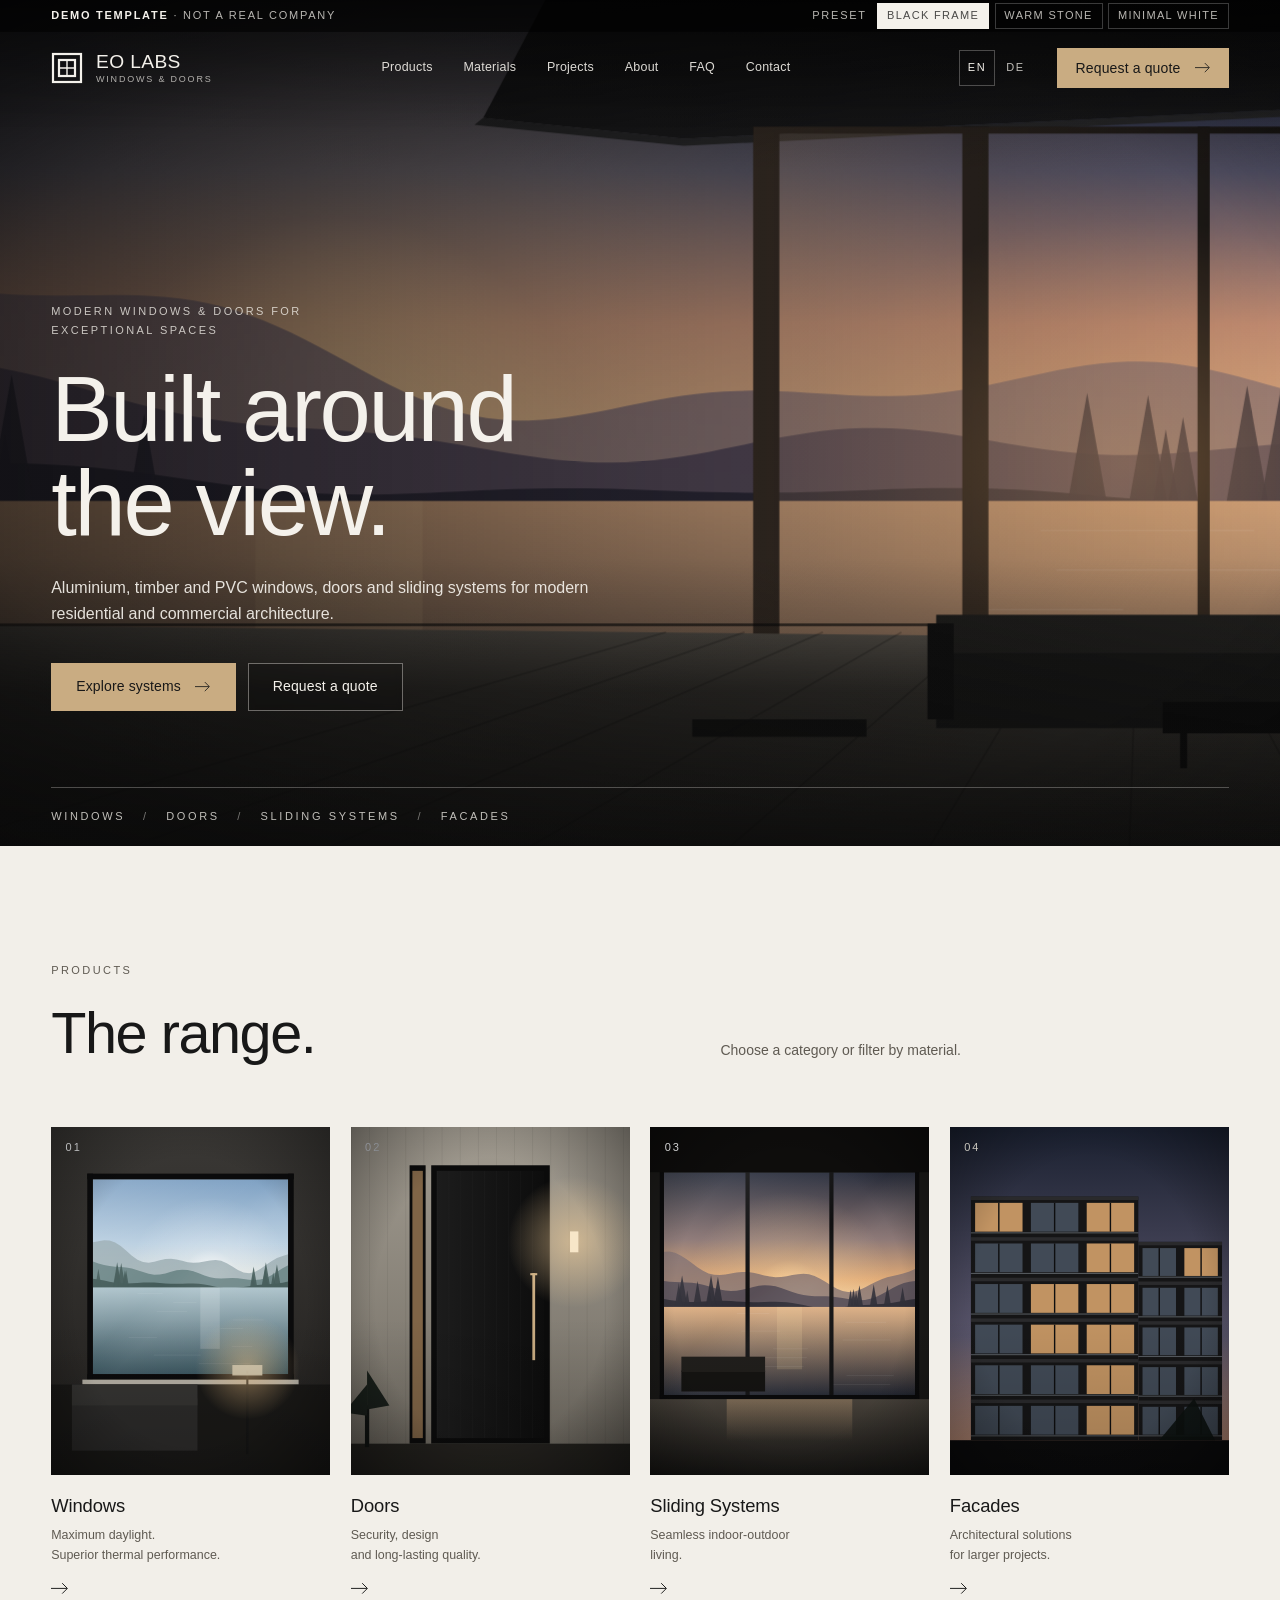
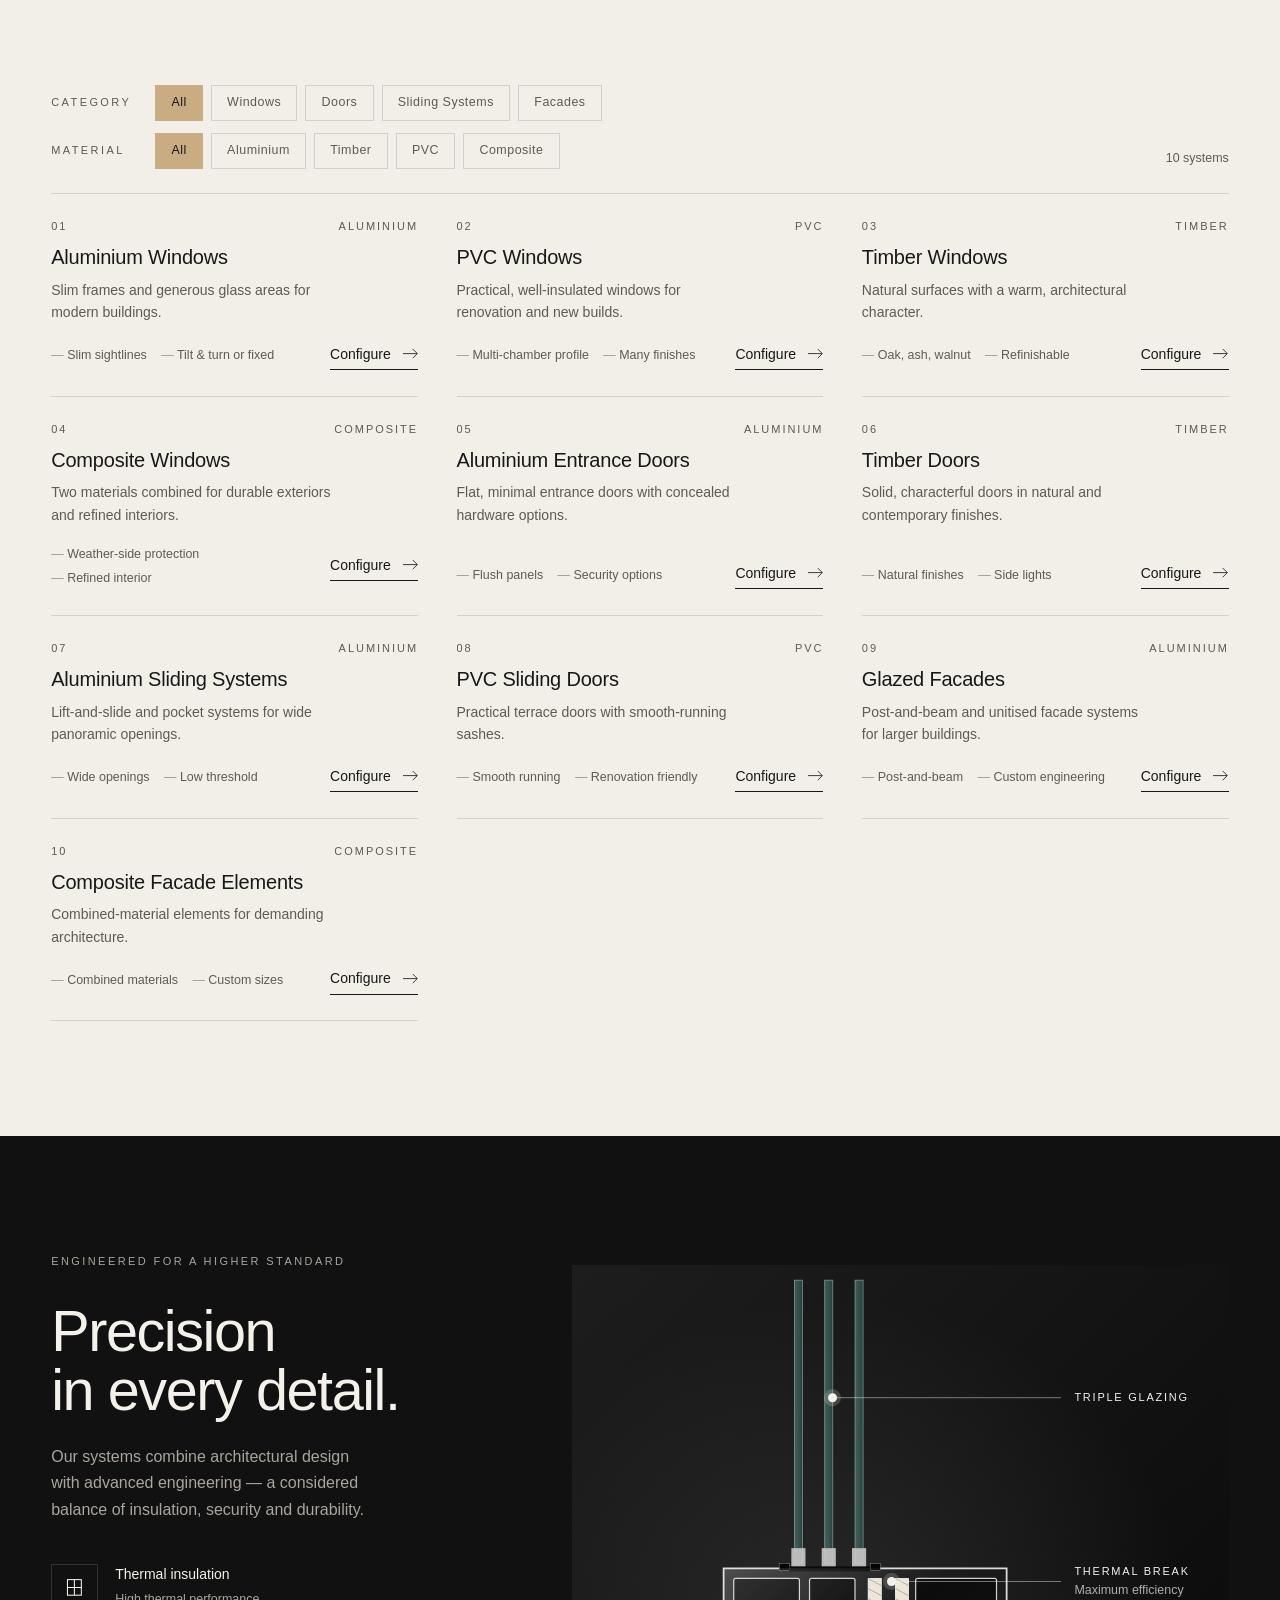
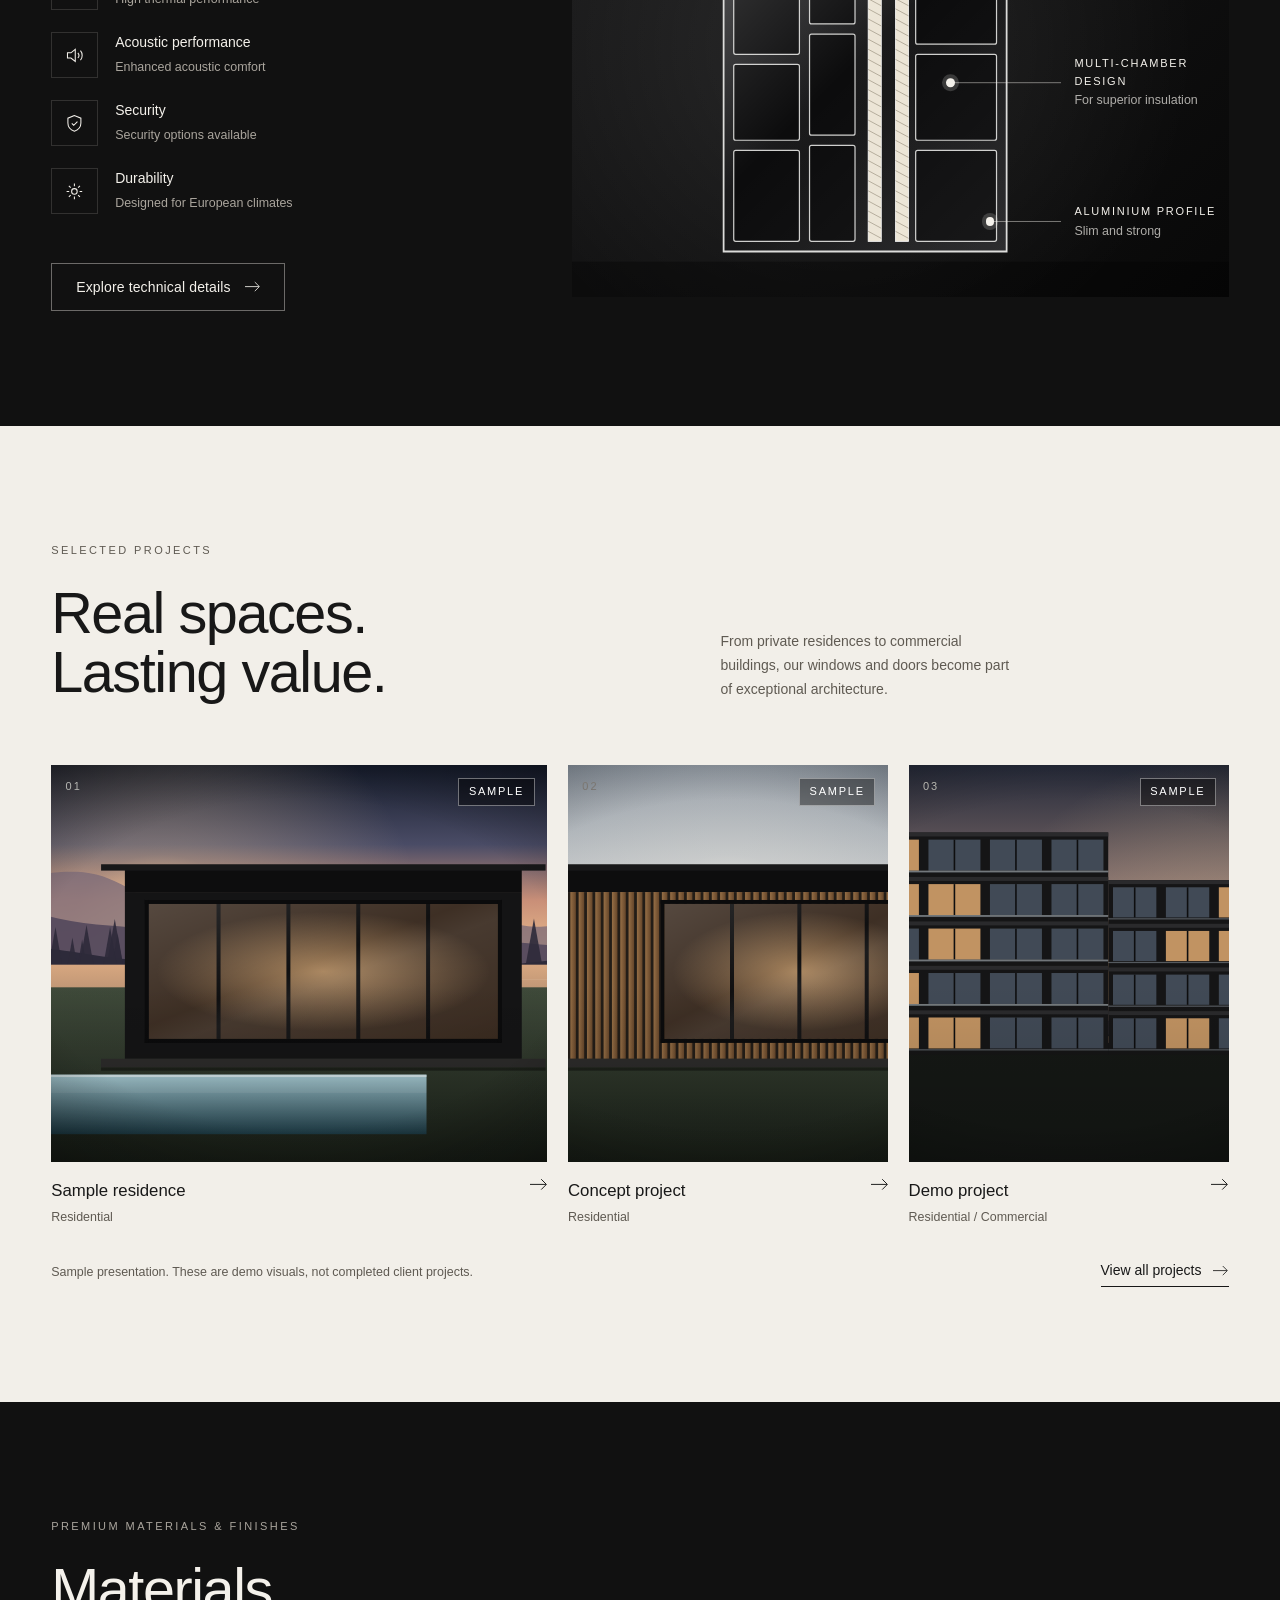
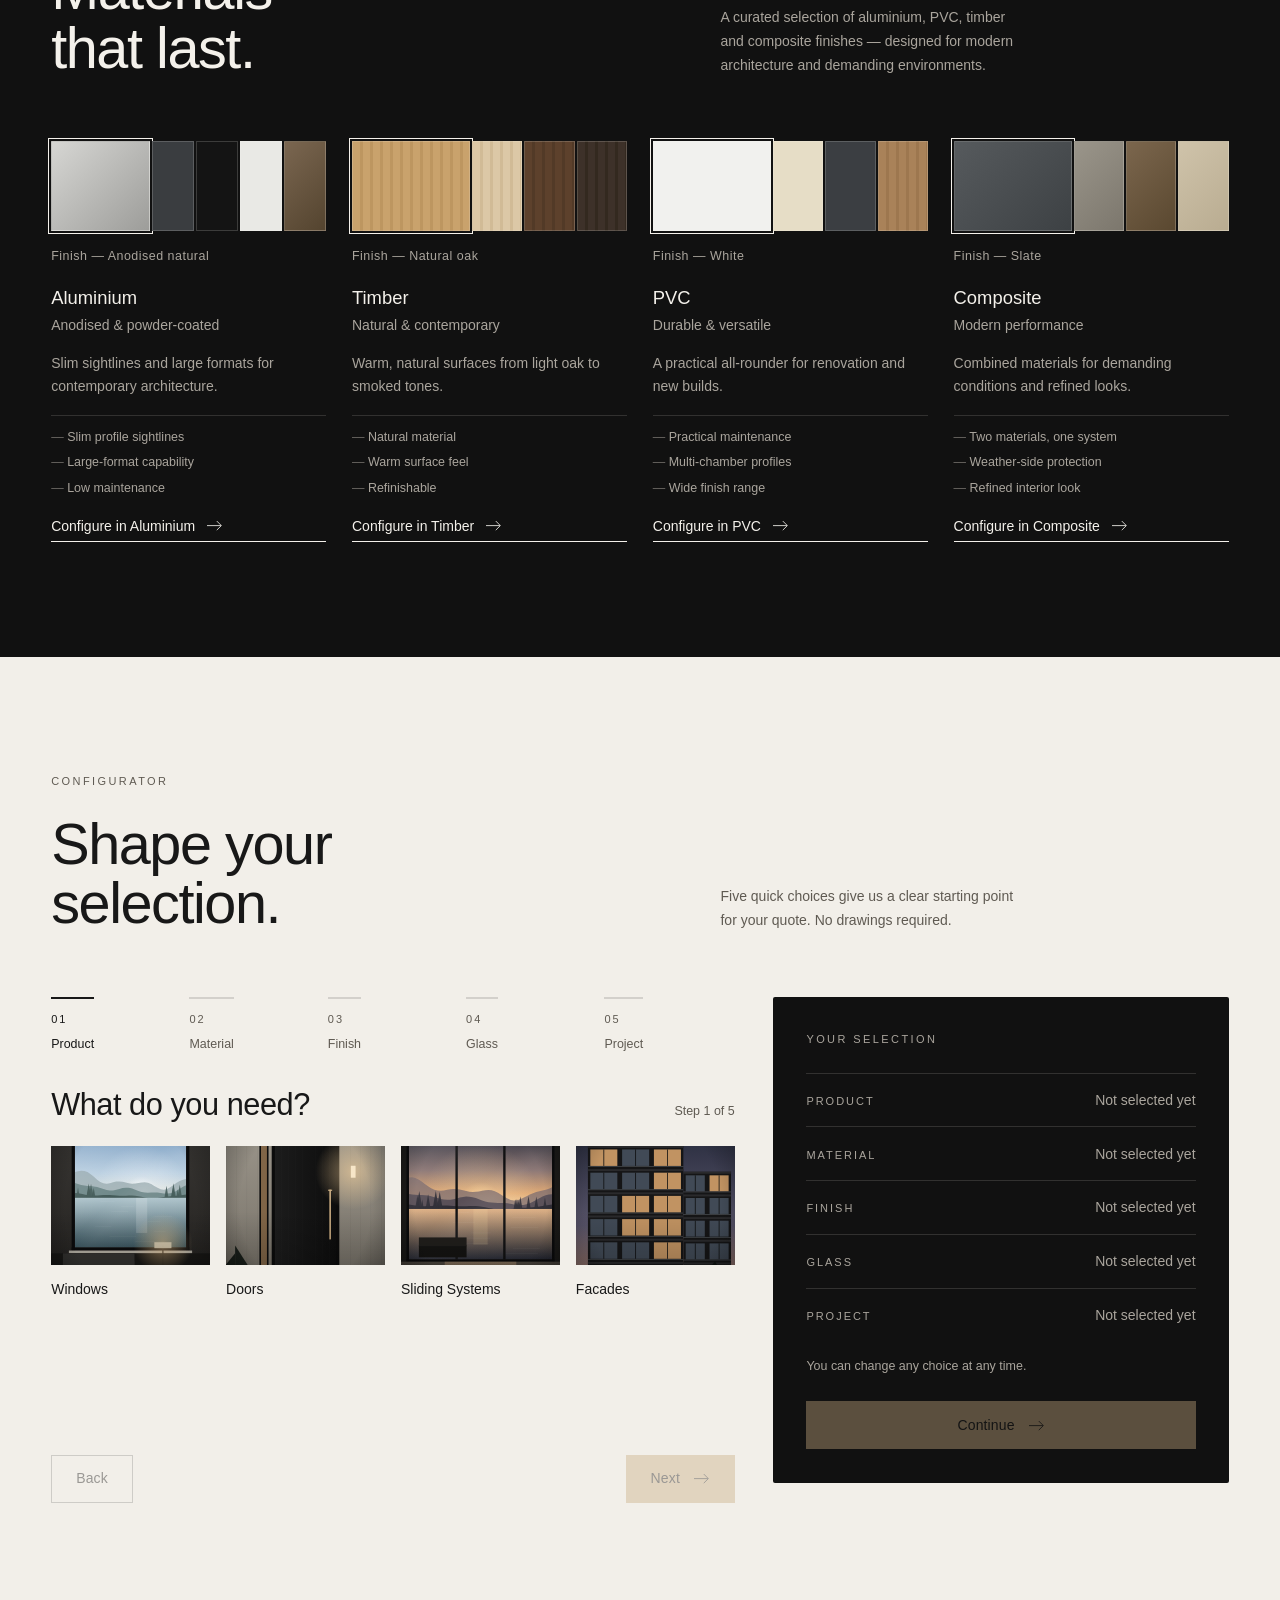
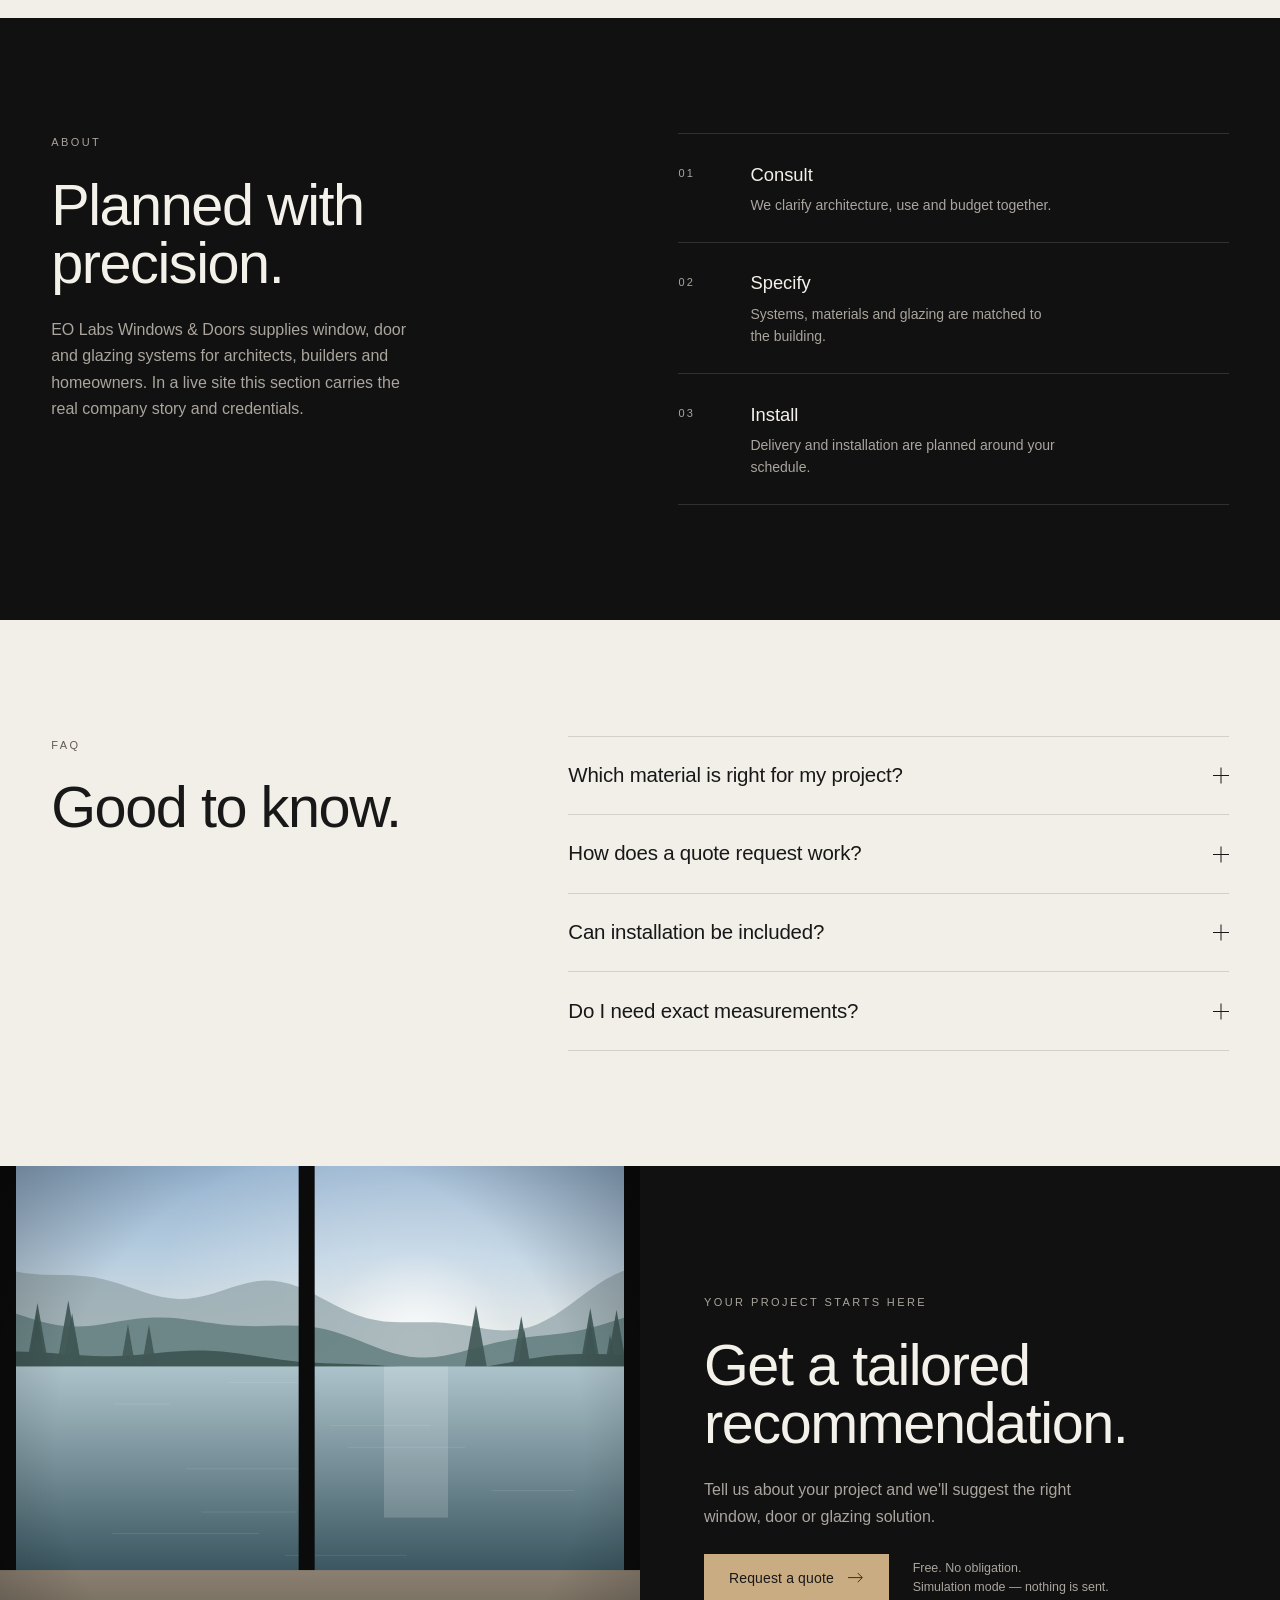
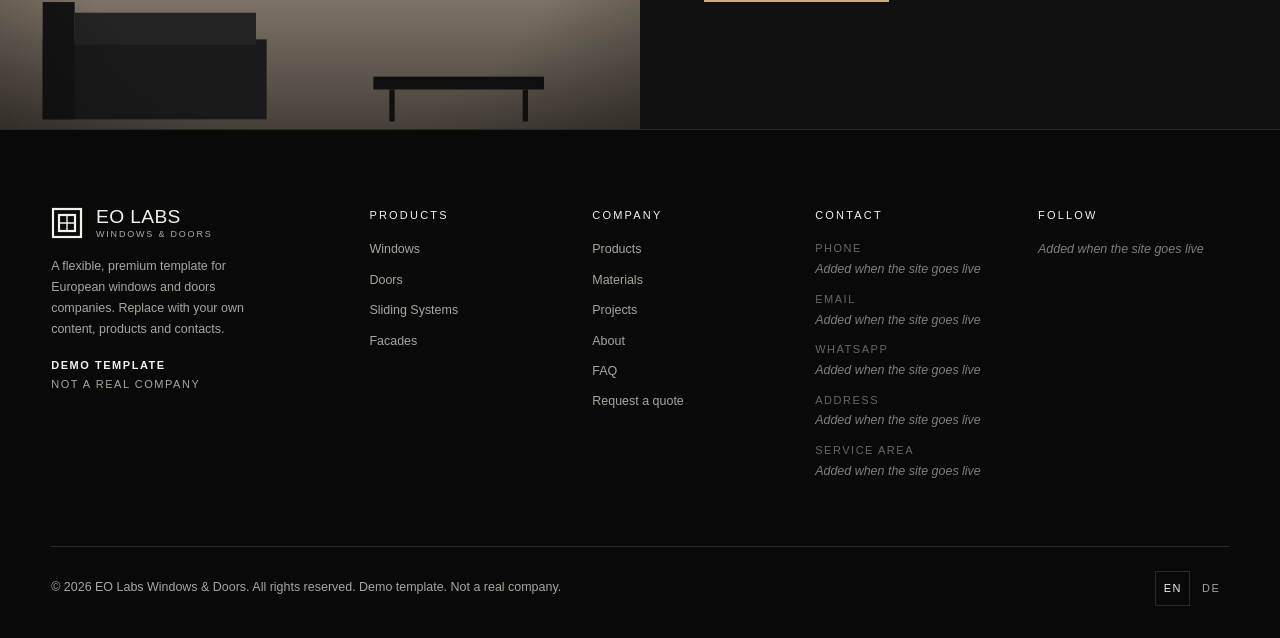
==== index.html @ b3f419e1 "EO Labs Template 04: windows & doors website platform Co-Authored-By: Claude Sonnet 5.5 <noreply@ant" ====
<!doctype html>
<html lang="en" data-preset="black-frame">
<head>
  <meta charset="utf-8">
  <meta name="viewport" content="width=device-width, initial-scale=1">
  <title>EO Labs Windows & Doors — Aluminium, PVC & Timber Windows and Doors</title>
  <meta name="description" content="Aluminium, timber and PVC windows, doors, sliding systems and facades for modern residential and commercial architecture.">
  <meta name="theme-color" content="#090909">
  <link rel="icon" href="assets/icons/favicon.svg" type="image/svg+xml">
  <link rel="preload" as="image" href="assets/images/hero-villa.svg" fetchpriority="high">

  <link rel="stylesheet" href="css/variables.css">
  <link rel="stylesheet" href="css/presets.css">
  <link rel="stylesheet" href="css/base.css">
  <link rel="stylesheet" href="css/layout.css">
  <link rel="stylesheet" href="css/components.css">
  <link rel="stylesheet" href="css/sections.css">
  <link rel="stylesheet" href="css/responsive.css">

  <!-- Tiny blocking bootstrap: resolves config + applies preset/colours before first paint (no theme flash). -->
  <script src="data/site.config.js"></script>
  <script src="data/client.override.js"></script>
  <script src="js/config.js"></script>
</head>
<body>
  <div class="visually-hidden" id="liveRegion" role="status" aria-live="polite"></div>
  <a class="skip-link" href="#main" data-i18n="nav.skip"></a>

  <header class="site-header on-photo" id="siteHeader">
    <div class="demo-bar" id="demoBar" hidden></div>
    <div class="container header-main" id="headerMain"></div>
    <div class="mobile-nav" id="mobileNav"></div>
  </header>

  <main id="main">
    <!-- HERO -->
    <section class="hero on-photo" id="top" aria-labelledby="hero-title">
      <div class="hero__media" id="heroMedia"><img id="heroImg" src="assets/images/hero-villa.svg" alt="" width="1920" height="1080" fetchpriority="high" decoding="async"></div>
      <div class="container hero__inner">
        <div class="hero__content">
          <p class="eyebrow" data-i18n="hero.eyebrow"></p>
          <h1 class="display-xl" id="hero-title" data-i18n="hero.title"></h1>
          <p class="hero__text" data-i18n="hero.text"></p>
          <div class="hero__actions">
            <a class="btn btn--primary" href="#products"><span data-i18n="btn.explore"></span><span class="arrow" data-arrow></span></a>
            <button class="btn btn--ghost" type="button" data-open-quote><span data-i18n="btn.quote"></span></button>
          </div>
        </div>
        <ul class="hero__tags" id="heroTags"></ul>
      </div>
    </section>

    <!-- PRODUCTS -->
    <section class="section theme-light" id="products" aria-labelledby="products-title">
      <div class="container">
        <div class="section-head" data-reveal>
          <div>
            <p class="eyebrow" data-i18n="products.eyebrow"></p>
            <h2 class="display-lg" id="products-title" data-i18n="products.title"></h2>
          </div>
          <p class="section-head__text" data-i18n="products.text"></p>
        </div>
        <div class="category-grid" id="categoryGrid" data-reveal></div>
        <div class="range" id="range" data-reveal></div>
      </div>
    </section>

    <!-- PRECISION -->
    <section class="section theme-dark precision" id="precision" aria-labelledby="precision-title">
      <div class="container precision__grid">
        <div class="precision__copy" data-reveal>
          <p class="eyebrow" data-i18n="precision.eyebrow"></p>
          <h2 class="display-lg" id="precision-title" data-i18n="precision.title"></h2>
          <p class="lead" data-i18n="precision.text"></p>
          <ul class="spec-list" id="specList"></ul>
          <a class="btn btn--ghost" href="#materials"><span data-i18n="btn.details"></span><span class="arrow" data-arrow></span></a>
        </div>
        <figure class="tech" id="tech" data-reveal></figure>
      </div>
    </section>

    <!-- PROJECTS -->
    <section class="section theme-light" id="projects" aria-labelledby="projects-title" hidden>
      <div class="container">
        <div class="section-head" data-reveal>
          <div>
            <p class="eyebrow" data-i18n="projects.eyebrow"></p>
            <h2 class="display-lg" id="projects-title" data-i18n="projects.title"></h2>
          </div>
          <div class="section-head__intro">
            <p class="section-head__text" data-i18n="projects.text"></p>
          </div>
        </div>
        <div class="project-grid" id="projectGrid" data-reveal></div>
        <div class="projects__foot" id="projectsFoot"></div>
      </div>
    </section>

    <!-- MATERIALS -->
    <section class="section theme-dark" id="materials" aria-labelledby="materials-title" hidden>
      <div class="container">
        <div class="section-head" data-reveal>
          <div>
            <p class="eyebrow" data-i18n="materials.eyebrow"></p>
            <h2 class="display-lg" id="materials-title" data-i18n="materials.title"></h2>
          </div>
          <p class="section-head__text" data-i18n="materials.text"></p>
        </div>
        <div class="material-grid" id="materialGrid" data-reveal></div>
      </div>
    </section>

    <!-- CONFIGURATOR -->
    <section class="section theme-light" id="configurator" aria-labelledby="config-title" hidden>
      <div class="container">
        <div class="section-head" data-reveal>
          <div>
            <p class="eyebrow" data-i18n="config.eyebrow"></p>
            <h2 class="display-lg" id="config-title" data-i18n="config.title"></h2>
          </div>
          <p class="section-head__text" data-i18n="config.text"></p>
        </div>
        <div class="config" id="config" data-reveal></div>
      </div>
    </section>

    <!-- ABOUT -->
    <section class="section theme-dark" id="about" aria-labelledby="about-title">
      <div class="container about__grid">
        <div class="about__copy" data-reveal>
          <p class="eyebrow" data-i18n="about.eyebrow"></p>
          <h2 class="display-lg" id="about-title" data-i18n="about.title"></h2>
          <p class="lead" id="aboutText"></p>
        </div>
        <ol class="process" id="process" data-reveal></ol>
      </div>
    </section>

    <!-- MANUFACTURERS (rendered only when the client lists real ones) -->
    <section class="section section--tight theme-light" id="manufacturers" aria-labelledby="manufacturers-title" hidden>
      <div class="container" data-reveal>
        <p class="eyebrow" data-i18n="manufacturers.eyebrow"></p>
        <h2 class="display-md" id="manufacturers-title" data-i18n="manufacturers.title"></h2>
        <div class="logo-row" id="logoRow"></div>
      </div>
    </section>

    <!-- FAQ -->
    <section class="section theme-light" id="faq" aria-labelledby="faq-title" hidden>
      <div class="container faq__grid">
        <div data-reveal>
          <p class="eyebrow" data-i18n="faq.eyebrow"></p>
          <h2 class="display-lg" id="faq-title" data-i18n="faq.title" style="margin-top:1.5rem"></h2>
        </div>
        <div class="accordion" id="accordion" data-reveal></div>
      </div>
    </section>

    <!-- CTA -->
    <section class="cta" id="cta" aria-labelledby="cta-title">
      <div class="cta__media"><img id="ctaImg" src="assets/images/cta-interior.svg" alt="" width="1200" height="1300" loading="lazy" decoding="async"></div>
      <div class="cta__panel theme-dark" data-reveal>
        <p class="eyebrow" data-i18n="cta.eyebrow"></p>
        <h2 class="display-lg" id="cta-title" data-i18n="cta.title"></h2>
        <p class="lead" data-i18n="cta.text"></p>
        <div class="cta__row">
          <button class="btn btn--primary" type="button" data-open-quote><span data-i18n="btn.quote"></span><span class="arrow" data-arrow></span></button>
          <p class="cta__note"><span data-i18n="cta.note"></span><span id="ctaDemoNote" hidden><br><span data-i18n="demo.simulation"></span></span></p>
        </div>
      </div>
    </section>
  </main>

  <footer class="site-footer theme-black" id="contact">
    <div class="container" id="footerInner"></div>
  </footer>

  <!-- Project gallery -->
  <dialog class="gallery" id="galleryDialog" aria-label="Project gallery">
    <div class="gallery__inner" id="galleryInner"></div>
  </dialog>

  <!-- Quote wizard -->
  <dialog class="quote" id="quoteDialog" aria-labelledby="quoteTitle">
    <div class="quote__panel theme-dark" id="quotePanel"></div>
  </dialog>

  <script src="data/products.js" defer></script>
  <script src="data/materials.js" defer></script>
  <script src="data/projects.js" defer></script>
  <script src="data/manufacturers.js" defer></script>
  <script src="data/faq.js" defer></script>
  <script src="data/options.js" defer></script>
  <script src="data/translations.js" defer></script>
  <script src="js/i18n.js" defer></script>
  <script src="js/render.js" defer></script>
  <script src="js/gallery.js" defer></script>
  <script src="js/configurator.js" defer></script>
  <script src="js/quote.js" defer></script>
  <script src="js/seo.js" defer></script>
  <script src="js/app.js" defer></script>
</body>
</html>
---- css/variables.css ----
/* Design tokens. Palette values here are the BLACK FRAME defaults;
   presets.css swaps them per preset and siteConfig.branding overrides them per client. */
:root {
  /* layout */
  --container: 1440px;
  --page-padding: clamp(1.25rem, 4vw, 3.5rem);
  --section-space: clamp(4.5rem, 9vw, 8.5rem);
  --header-h: 4.5rem;
  --demo-bar-h: 0px;

  /* spacing scale */
  --space-1: .25rem; --space-2: .5rem; --space-3: .75rem; --space-4: 1rem;
  --space-5: 1.5rem; --space-6: 2rem; --space-7: 3rem; --space-8: 4.5rem;

  /* type */
  --font-body: "Inter", "Manrope", "Helvetica Neue", Helvetica, Arial, system-ui, sans-serif;
  --font-display: var(--font-body);
  --fw-display: 300;
  --track-display: -.025em;
  --lh-display: 1.02;
  --fs-display-xl: clamp(2.9rem, 7.2vw, 6.25rem);
  --fs-display-lg: clamp(2.15rem, 4.5vw, 4rem);
  --fs-display-md: clamp(1.5rem, 2.4vw, 2rem);
  --fs-lead: clamp(1rem, 1.25vw, 1.15rem);
  --fs-body: 1rem;
  --fs-sm: .875rem;
  --fs-xs: .78rem;
  --fs-label: .6875rem;
  --lh-body: 1.6;
  --track-label: .22em;
  --label-transform: uppercase;

  /* shape */
  --radius-sm: 0px;
  --radius-md: 2px;
  --radius-btn: 0px;
  --swatch-radius: 0px;
  --border-w: 1px;
  --media-filter: none;
  --cat-ratio: 4 / 5;

  /* motion */
  --transition-fast: 160ms ease;
  --transition-medium: 420ms cubic-bezier(.2, .6, .2, 1);
  --transition-slow: 1100ms cubic-bezier(.2, .6, .2, 1);

  /* palette (raw) */
  --color-bg-dark: #111111;
  --color-bg-black: #090909;
  --color-bg-light: #F2EFE9;
  --color-text-light: #F4F1EB;
  --color-text-dark: #181818;
  --color-muted: #AAA59D;
  --color-muted-light: #5F5A52;
  --color-accent: #C9AC82;
  --color-on-accent: #181818;
  --error: #ee8b73;
  --color-border-dark: color-mix(in srgb, var(--color-text-light) 14%, transparent);
  --color-border-light: color-mix(in srgb, var(--color-text-dark) 14%, transparent);

  /* on-photo (hero, header before scroll) always light */
  --photo-fg: #F4F1EB;
  --photo-muted: rgba(244, 241, 235, .78);
  --photo-line: rgba(244, 241, 235, .28);
  --hero-accent: var(--color-accent);
  --hero-on-accent: var(--color-on-accent);
  --header-scrolled-bg: rgba(9, 9, 9, .9);
  --header-scrolled-fg: var(--color-text-light);
  --hero-overlay: linear-gradient(90deg, rgba(9,9,9,.72) 0%, rgba(9,9,9,.38) 48%, rgba(9,9,9,.08) 100%), linear-gradient(0deg, rgba(9,9,9,.62) 0%, rgba(9,9,9,0) 34%), linear-gradient(180deg, rgba(9,9,9,.5) 0%, rgba(9,9,9,0) 20%);
}
---- css/presets.css ----
/* Visual presets — one engine, several characters.
   Switch with siteConfig.preset (or the demo-bar switcher). A preset only redefines tokens,
   so components never change. To add a preset: copy a block, rename, adjust tokens,
   and list the id in js/config.js → EO.presets. */

/* 1 · BLACK FRAME — dark editorial, thin sans, square corners (default values live in variables.css) */
[data-preset="black-frame"] { color-scheme: dark; }

/* 2 · WARM STONE — umber & travertine, serif display, softer corners, muted photography */
[data-preset="warm-stone"] {
  --color-bg-dark: #2a2521;
  --color-bg-black: #1b1815;
  --color-bg-light: #E9E1D4;
  --color-text-light: #F1EADF;
  --color-text-dark: #2b2621;
  --color-muted: #B5AB9B;
  --color-muted-light: #62594d;
  --color-accent: #B98A5E;
  --color-on-accent: #201a15;
  --font-display: "Iowan Old Style", "Palatino Linotype", Palatino, "Book Antiqua", Georgia, serif;
  --fw-display: 400;
  --track-display: -.012em;
  --lh-display: 1.06;
  --fs-display-xl: clamp(2.8rem, 6.6vw, 5.5rem);
  --track-label: .16em;
  --radius-sm: 2px;
  --radius-md: 4px;
  --radius-btn: 999px;
  --swatch-radius: 999px;
  --media-filter: saturate(.86) sepia(.14);
  --cat-ratio: 3 / 4;
  --hero-overlay: linear-gradient(90deg, rgba(27,24,21,.7) 0%, rgba(27,24,21,.34) 50%, rgba(27,24,21,.05) 100%), linear-gradient(0deg, rgba(27,24,21,.6) 0%, rgba(27,24,21,0) 36%), linear-gradient(180deg, rgba(27,24,21,.45) 0%, rgba(27,24,21,0) 22%);
  --header-scrolled-bg: rgba(27, 24, 21, .92);
}

/* 3 · MINIMAL WHITE — light throughout, ultra-light type, generous space, ink-black accent */
[data-preset="minimal-white"] {
  color-scheme: light;
  --color-bg-dark: #F5F5F3;
  --color-bg-black: #ECECE9;
  --color-bg-light: #FFFFFF;
  --color-text-light: #141414;
  --color-text-dark: #141414;
  --color-muted: #6a6a65;
  --color-muted-light: #6a6a65;
  --color-accent: #141414;
  --color-on-accent: #FFFFFF;
  --error: #b4381f;
  --hero-accent: #FFFFFF;
  --hero-on-accent: #141414;
  --fw-display: 200;
  --track-display: -.035em;
  --lh-display: 1;
  --fs-display-xl: clamp(2.9rem, 7.8vw, 6.75rem);
  --section-space: clamp(5.5rem, 11vw, 10rem);
  --track-label: .26em;
  --radius-md: 0px;
  --cat-ratio: 1 / 1.15;
  --header-scrolled-bg: rgba(255, 255, 255, .92);
  --header-scrolled-fg: #141414;
  --hero-overlay: linear-gradient(90deg, rgba(10,10,10,.55) 0%, rgba(10,10,10,.22) 55%, rgba(10,10,10,0) 100%), linear-gradient(0deg, rgba(10,10,10,.5) 0%, rgba(10,10,10,0) 34%), linear-gradient(180deg, rgba(10,10,10,.4) 0%, rgba(10,10,10,0) 20%);
}
---- css/base.css ----
*, *::before, *::after { box-sizing: border-box; }
html { -webkit-text-size-adjust: 100%; scroll-behavior: smooth; scroll-padding-top: calc(var(--header-h) + var(--demo-bar-h) + 1rem); }
body {
  margin: 0; min-width: 320px;
  font-family: var(--font-body); font-size: var(--fs-body); line-height: var(--lh-body);
  background: var(--color-bg-black); color: var(--color-text-light);
  -webkit-font-smoothing: antialiased; text-rendering: optimizeLegibility;
  overflow-x: clip;
}
img, svg, video { display: block; max-width: 100%; }
button, input, select, textarea { font: inherit; color: inherit; }
button { cursor: pointer; background: none; border: 0; padding: 0; text-align: inherit; }
a { color: inherit; text-decoration-thickness: 1px; text-underline-offset: .25em; }
ul, ol { margin: 0; padding: 0; list-style: none; }
h1, h2, h3, h4, p, figure, dl, dd { margin: 0; }
[hidden] { display: none !important; }

:focus-visible { outline: 2px solid var(--focus, var(--color-accent)); outline-offset: 3px; }
::selection { background: var(--color-accent); color: var(--color-on-accent); }

.visually-hidden { position: absolute !important; width: 1px; height: 1px; margin: -1px; padding: 0; overflow: hidden; clip: rect(0 0 0 0); white-space: nowrap; border: 0; }
.skip-link { position: fixed; left: var(--space-4); top: -4rem; z-index: 200; padding: .75rem 1rem; background: var(--color-accent); color: var(--color-on-accent); text-decoration: none; transition: top var(--transition-fast); }
.skip-link:focus { top: var(--space-4); }

/* type */
.display-xl, .display-lg, .display-md {
  font-family: var(--font-display); font-weight: var(--fw-display);
  letter-spacing: var(--track-display); line-height: var(--lh-display);
  white-space: pre-line; text-wrap: balance;
}
.display-xl { font-size: var(--fs-display-xl); }
.display-lg { font-size: var(--fs-display-lg); }
.display-md { font-size: var(--fs-display-md); line-height: 1.15; }
.eyebrow, .label {
  font-size: var(--fs-label); letter-spacing: var(--track-label); text-transform: var(--label-transform);
  color: var(--fg-muted, var(--color-muted)); font-weight: 500; white-space: pre-line; line-height: 1.7;
}
.lead { font-size: var(--fs-lead); line-height: 1.65; color: var(--fg-muted, var(--color-muted)); max-width: 42ch; }
.caption { font-size: var(--fs-xs); color: var(--fg-muted, var(--color-muted)); }
.pre-line { white-space: pre-line; }

@media (prefers-reduced-motion: reduce) {
  *, *::before, *::after { animation-duration: .01ms !important; animation-iteration-count: 1 !important; transition-duration: .01ms !important; transition-delay: 0ms !important; scroll-behavior: auto !important; }
}
---- css/layout.css ----
.container { width: 100%; max-width: calc(var(--container) + 2 * var(--page-padding)); margin-inline: auto; padding-inline: var(--page-padding); }

/* Section themes: every section picks a surface; presets redefine what "dark" and "light" mean. */
.theme-dark  { --bg: var(--color-bg-dark);  --fg: var(--color-text-light); --fg-muted: var(--color-muted);       --line: var(--color-border-dark);  --focus: var(--color-accent); }
.theme-light { --bg: var(--color-bg-light); --fg: var(--color-text-dark);  --fg-muted: var(--color-muted-light); --line: var(--color-border-light); --focus: var(--color-text-dark); --error: #b4381f; }
.theme-black { --bg: var(--color-bg-black); --fg: var(--color-text-light); --fg-muted: var(--color-muted);       --line: var(--color-border-dark);  --focus: var(--color-accent); }
.on-photo    { --fg: var(--photo-fg); --fg-muted: var(--photo-muted); --line: var(--photo-line); --focus: #fff; }

.section { background: var(--bg); color: var(--fg); padding-block: var(--section-space); position: relative; }
.section--tight { padding-block: calc(var(--section-space) * .6); }

.section-head { display: grid; grid-template-columns: minmax(0, 1.1fr) minmax(0, .9fr); gap: var(--space-7); align-items: end; margin-bottom: clamp(2rem, 5vw, 4rem); }
.section-head__intro { display: grid; gap: var(--space-4); justify-items: start; }
.section-head__text { color: var(--fg-muted); max-width: 38ch; font-size: var(--fs-sm); line-height: 1.7; }
.section-head .eyebrow { margin-bottom: var(--space-5); }

/* reveal (only when JS is on) */
.js [data-reveal] { opacity: 0; transform: translateY(16px); transition: opacity 900ms ease, transform 900ms cubic-bezier(.2,.6,.2,1); }
.js [data-reveal].in { opacity: 1; transform: none; }
.js .reveal-item { opacity: 0; transform: translateY(14px); }
.js .in .reveal-item, .js .reveal-item.in { opacity: 1; transform: none; transition: opacity 800ms ease, transform 800ms cubic-bezier(.2,.6,.2,1); transition-delay: calc(var(--i, 0) * 70ms); }
---- css/components.css ----
/* ---------- buttons ---------- */
.btn {
  --btn-bg: var(--color-accent); --btn-fg: var(--color-on-accent);
  display: inline-flex; align-items: center; justify-content: center; gap: .9rem;
  min-height: 3rem; padding: .8rem 1.5rem; border: var(--border-w) solid transparent; border-radius: var(--radius-btn);
  font-size: var(--fs-sm); font-weight: 500; letter-spacing: .01em; text-decoration: none; line-height: 1.2; white-space: nowrap;
  transition: background var(--transition-fast), color var(--transition-fast), border-color var(--transition-fast), transform var(--transition-fast);
}
.btn--primary { background: var(--btn-bg); color: var(--btn-fg); border-color: var(--btn-bg); }
.btn--primary:hover { filter: brightness(1.08); }
.btn--ghost { color: var(--fg); border-color: color-mix(in srgb, var(--fg) 40%, transparent); }
.btn--ghost:hover { border-color: var(--fg); background: color-mix(in srgb, var(--fg) 8%, transparent); }
.btn--sm { min-height: 2.5rem; padding: .55rem 1.1rem; }
.btn:disabled, .btn[aria-disabled="true"] { opacity: .4; pointer-events: none; }
.btn .arrow, .link .arrow { transition: transform var(--transition-medium); }
.btn:hover .arrow, .link:hover .arrow, a:hover > .arrow, button:hover > .arrow, .card-link:hover .arrow { transform: translateX(5px); }

.link { display: inline-flex; align-items: center; gap: .75rem; font-size: var(--fs-sm); text-decoration: none; border-bottom: 1px solid currentColor; padding-bottom: .25rem; }
.arrow { display: inline-block; width: 1.1em; height: .8em; flex: none; }
.arrow svg { width: 100%; height: 100%; display: block; overflow: visible; }

/* ---------- media ---------- */
.media { position: relative; display: block; overflow: hidden; aspect-ratio: var(--ratio, 4 / 3); background: color-mix(in srgb, var(--fg, #888) 8%, transparent); }
.media img { position: absolute; inset: 0; width: 100%; height: 100%; object-fit: cover; filter: var(--media-filter); transition: transform var(--transition-slow); }
.media::after { content: ""; position: absolute; inset: 0; background: linear-gradient(0deg, rgba(0,0,0,.18), rgba(0,0,0,0) 45%); pointer-events: none; }
.hover-zoom:hover .media img, .hover-zoom:focus-visible .media img { transform: scale(1.03); }
.media-index { position: absolute; left: .9rem; top: .8rem; z-index: 1; font-size: var(--fs-label); letter-spacing: .18em; color: #fff; opacity: .85; mix-blend-mode: difference; }

/* ---------- badges ---------- */
.badge { display: inline-flex; align-items: center; gap: .4rem; padding: .25rem .6rem; border: 1px solid var(--line); font-size: var(--fs-label); letter-spacing: .16em; text-transform: uppercase; color: var(--fg-muted); border-radius: var(--radius-sm); background: color-mix(in srgb, var(--bg) 60%, transparent); }
.badge--on-media { position: absolute; right: .8rem; top: .8rem; z-index: 1; color: #fff; border-color: rgba(255,255,255,.4); background: rgba(0,0,0,.4); backdrop-filter: blur(4px); }

/* ---------- chips (filters) ---------- */
.chips { display: flex; flex-wrap: wrap; gap: .5rem; }
.chip { min-height: 2.25rem; padding: .35rem .95rem; border: 1px solid var(--line); border-radius: var(--radius-btn); font-size: var(--fs-xs); letter-spacing: .04em; color: var(--fg-muted); transition: all var(--transition-fast); }
.chip:hover { color: var(--fg); border-color: var(--fg-muted); }
.chip[aria-pressed="true"] { color: var(--color-on-accent); background: var(--color-accent); border-color: var(--color-accent); }

/* ---------- swatches ---------- */
.swatch { position: relative; display: block; border-radius: var(--swatch-radius); background: var(--sw); border: 1px solid color-mix(in srgb, var(--fg) 18%, transparent); }
.swatch[aria-pressed="true"]::after, .finish[aria-checked="true"] .swatch::after { content: ""; position: absolute; inset: -5px; border: 1.5px solid var(--fg); border-radius: inherit; pointer-events: none; }

/* ---------- accordion ---------- */
.accordion { border-top: 1px solid var(--line); }
.accordion__item { border-bottom: 1px solid var(--line); }
.accordion__trigger { display: flex; width: 100%; align-items: center; justify-content: space-between; gap: var(--space-5); padding: 1.4rem 0; font-size: clamp(1.05rem, 1.6vw, 1.3rem); font-family: var(--font-display); font-weight: var(--fw-display); letter-spacing: -.01em; }
.accordion__icon { position: relative; width: 1rem; height: 1rem; flex: none; }
.accordion__icon::before, .accordion__icon::after { content: ""; position: absolute; left: 0; right: 0; top: 50%; height: 1px; background: currentColor; transition: transform var(--transition-medium); }
.accordion__icon::after { transform: rotate(90deg); }
.accordion__trigger[aria-expanded="true"] .accordion__icon::after { transform: rotate(0); }
.accordion__panel { display: grid; grid-template-rows: 0fr; visibility: hidden; transition: grid-template-rows var(--transition-medium), visibility 0s linear var(--transition-medium); }
.accordion__panel > div { overflow: hidden; }
.accordion__panel p { padding: 0 0 1.5rem; max-width: 62ch; color: var(--fg-muted); line-height: 1.75; }
.accordion__panel.is-open { grid-template-rows: 1fr; visibility: visible; transition-delay: 0s; }

/* ---------- form controls ---------- */
.field { display: grid; gap: .45rem; }
.field label, .field .field__label { font-size: var(--fs-xs); letter-spacing: .06em; color: var(--fg-muted); }
.input, .select, .textarea {
  width: 100%; min-height: 3rem; padding: .7rem .9rem; background: transparent; color: var(--fg);
  border: 1px solid color-mix(in srgb, var(--fg) 30%, transparent); border-radius: var(--radius-md); transition: border-color var(--transition-fast);
}
.select { appearance: none; background-image: linear-gradient(45deg, transparent 50%, currentColor 50%), linear-gradient(135deg, currentColor 50%, transparent 50%); background-position: calc(100% - 1.2rem) 55%, calc(100% - .9rem) 55%; background-size: .3rem .3rem; background-repeat: no-repeat; padding-right: 2.4rem; }
.select option { color: #181818; background: #fff; }
.textarea { min-height: 6rem; resize: vertical; }
.input:hover, .select:hover, .textarea:hover { border-color: var(--fg-muted); }
.input:focus-visible, .select:focus-visible, .textarea:focus-visible { border-color: var(--fg); outline-offset: 1px; }
.input[aria-invalid="true"], .select[aria-invalid="true"] { border-color: var(--error); }
.field__error { font-size: var(--fs-xs); color: var(--error); min-height: 1em; }
.check { display: flex; gap: .75rem; align-items: flex-start; font-size: var(--fs-sm); color: var(--fg-muted); cursor: pointer; }
.check input { width: 1.15rem; height: 1.15rem; margin: .15rem 0 0; accent-color: var(--color-accent); flex: none; }

/* ---------- selectable option (radio-like button) ---------- */
.option {
  display: grid; gap: .3rem; align-content: start; width: 100%; padding: 1.05rem 1.1rem; min-height: 4.25rem;
  border: 1px solid var(--line); border-radius: var(--radius-md); text-align: left; color: var(--fg);
  transition: border-color var(--transition-fast), background var(--transition-fast), transform var(--transition-fast);
}
.option:hover:not(:disabled) { border-color: var(--fg-muted); }
.option[aria-checked="true"] { border-color: var(--fg); background: color-mix(in srgb, var(--fg) 7%, transparent); box-shadow: inset 0 0 0 1px var(--fg); }
.option:disabled { opacity: .38; cursor: not-allowed; }
.option__title { font-size: var(--fs-body); font-weight: 500; }
.option__desc { font-size: var(--fs-xs); color: var(--fg-muted); line-height: 1.45; }
.option-grid { display: grid; grid-template-columns: repeat(auto-fill, minmax(min(100%, 11.5rem), 1fr)); gap: .75rem; }
---- css/sections.css ----
/* ================= HEADER ================= */
.site-header { position: fixed; inset: 0 0 auto 0; z-index: 100; color: var(--fg); transition: background var(--transition-medium), color var(--transition-medium), box-shadow var(--transition-medium); }
.site-header.is-scrolled, .site-header.is-open { --fg: var(--header-scrolled-fg); --fg-muted: color-mix(in srgb, var(--header-scrolled-fg) 65%, transparent); --line: color-mix(in srgb, var(--header-scrolled-fg) 16%, transparent); --focus: var(--color-accent); background: var(--header-scrolled-bg); backdrop-filter: blur(14px); -webkit-backdrop-filter: blur(14px); box-shadow: 0 1px 0 var(--line); }
.site-header:not(.is-scrolled):not(.is-open)::before { content: ""; position: absolute; inset: 0 0 -1.5rem 0; background: linear-gradient(180deg, rgba(0,0,0,.35), transparent); pointer-events: none; z-index: -1; }

.demo-bar { height: var(--demo-bar-h); white-space: nowrap; overflow: hidden; display: flex; align-items: center; justify-content: space-between; gap: var(--space-4); min-height: 2rem; padding: .3rem var(--page-padding); background: rgba(0,0,0,.55); color: #F4F1EB; font-size: var(--fs-label); letter-spacing: .16em; text-transform: uppercase; }
.demo-bar b { font-weight: 600; }
.demo-bar span { opacity: .75; }
.preset-switch { display: flex; align-items: center; gap: .35rem; }
.preset-switch__label { opacity: .6; margin-right: .3rem; }
.preset-switch .short { display: none; }
.preset-switch button { padding: .2rem .55rem; border: 1px solid rgba(255,255,255,.22); color: #F4F1EB; letter-spacing: .12em; font-size: var(--fs-label); text-transform: uppercase; transition: all var(--transition-fast); }
.preset-switch button:hover { border-color: #fff; }
.preset-switch button[aria-pressed="true"] { background: #F4F1EB; color: #111; border-color: #F4F1EB; }

.header-main { display: flex; align-items: center; justify-content: space-between; gap: var(--space-6); height: var(--header-h); }
.brand { display: inline-flex; align-items: center; gap: .8rem; text-decoration: none; flex: none; }
.brand__mark { width: 2rem; height: 2rem; flex: none; background: currentColor; -webkit-mask: var(--logo) center / contain no-repeat; mask: var(--logo) center / contain no-repeat; }
.brand__img { width: auto; height: 2rem; max-width: 8rem; object-fit: contain; }
.brand__text { display: grid; line-height: 1.05; }
.brand__text strong { font-size: 1.2rem; font-weight: 500; letter-spacing: .02em; text-transform: uppercase; }
.brand__text small { font-size: .5625rem; letter-spacing: .2em; text-transform: uppercase; opacity: .7; margin-top: .2rem; }

.primary-nav ul { display: flex; align-items: center; gap: clamp(1.1rem, 2.4vw, 2.4rem); }
.primary-nav a { position: relative; display: inline-block; padding: .5rem 0; font-size: var(--fs-xs); text-decoration: none; letter-spacing: .02em; opacity: .9; }
.primary-nav a::after { content: ""; position: absolute; left: 0; right: 100%; bottom: .2rem; height: 1px; background: currentColor; transition: right var(--transition-medium); }
.primary-nav a:hover::after, .primary-nav a[aria-current="true"]::after { right: 0; }

.header-tools { display: flex; align-items: center; gap: var(--space-5); }
.lang-switch { display: flex; gap: .2rem; }
.lang-switch button { min-width: 2.2rem; min-height: 2.2rem; display: grid; place-items: center; font-size: var(--fs-label); letter-spacing: .14em; color: var(--fg-muted); border: 1px solid transparent; transition: all var(--transition-fast); text-transform: uppercase; }
.lang-switch button:hover { color: var(--fg); }
.lang-switch button[aria-pressed="true"] { color: var(--fg); border-color: var(--line); }
.header-tools .btn { --btn-bg: var(--hero-accent); --btn-fg: var(--hero-on-accent); }
.site-header.is-scrolled .header-tools .btn, .site-header.is-open .header-tools .btn { --btn-bg: var(--color-accent); --btn-fg: var(--color-on-accent); }
.menu-toggle { display: none; min-height: 2.5rem; padding: 0 .9rem; border: 1px solid var(--line); font-size: var(--fs-label); letter-spacing: .18em; text-transform: uppercase; }
.mobile-nav { display: none; }

/* ================= HERO ================= */
.hero { position: relative; isolation: isolate; min-height: clamp(37rem, 94svh, 62rem); display: flex; color: var(--fg); overflow: hidden; background: var(--color-bg-black); }
.hero__media { position: absolute; inset: -4% 0; z-index: -2; will-change: transform; }
.hero__media img { width: 100%; height: 100%; object-fit: cover; object-position: 50% 50%; filter: var(--media-filter); transform: scale(1.03); animation: hero-settle 2.6s cubic-bezier(.2,.6,.2,1) both; }
@keyframes hero-settle { from { transform: scale(1.09); } to { transform: scale(1.03); } }
.hero::after { content: ""; position: absolute; inset: 0; z-index: -1; background: var(--hero-overlay); }
.hero__inner { display: flex; flex-direction: column; justify-content: flex-end; width: 100%; padding-top: calc(var(--header-h) + var(--demo-bar-h) + 4rem); }
.hero__content { display: grid; gap: var(--space-5); justify-items: start; max-width: 46rem; padding-bottom: clamp(2.5rem, 6vw, 5rem); }
.hero__content .eyebrow { color: var(--fg-muted); }
.hero__text { max-width: 34rem; font-size: var(--fs-lead); line-height: 1.6; color: var(--photo-fg); opacity: .92; }
.hero__actions { display: flex; flex-wrap: wrap; gap: var(--space-3); margin-top: var(--space-3); }
.hero .btn--primary { --btn-bg: var(--hero-accent); --btn-fg: var(--hero-on-accent); }
.hero .btn--ghost { background: rgba(0,0,0,.18); backdrop-filter: blur(3px); }
.hero__tags { display: flex; flex-wrap: wrap; gap: .5rem 0; padding-block: 1.25rem; border-top: 1px solid var(--line); font-size: var(--fs-label); letter-spacing: .24em; text-transform: uppercase; color: var(--fg-muted); }
.hero__tags li + li::before { content: "/"; margin-inline: 1.1rem; opacity: .6; }

/* ================= PRODUCTS ================= */
.category-grid { display: grid; grid-template-columns: repeat(4, minmax(0, 1fr)); gap: clamp(.9rem, 1.6vw, 1.5rem); }
.cat { display: grid; gap: var(--space-4); align-content: start; text-decoration: none; text-align: left; width: 100%; }
.cat .media { --ratio: var(--cat-ratio); }
.cat__title { font-size: 1.15rem; font-weight: 500; letter-spacing: -.005em; }
.cat__text { font-size: var(--fs-xs); color: var(--fg-muted); line-height: 1.6; white-space: pre-line; min-height: 3.2em; }
.cat .arrow { color: var(--fg); }

.range { margin-top: clamp(3.5rem, 7vw, 6rem); }
.range__head { display: flex; flex-wrap: wrap; align-items: end; justify-content: space-between; gap: var(--space-5); padding-bottom: var(--space-5); border-bottom: 1px solid var(--line); }
.range__filters { display: grid; gap: var(--space-3); }
.range__filter-row { display: flex; flex-wrap: wrap; align-items: center; gap: .6rem 1rem; }
.range__filter-row .label { min-width: 5.5rem; }
.range__count { font-size: var(--fs-xs); color: var(--fg-muted); margin-top: var(--space-4); }
.range-list { display: grid; grid-template-columns: repeat(3, minmax(0, 1fr)); column-gap: clamp(1.5rem, 3vw, 3rem); }
.range-item { display: grid; grid-template-rows: auto auto 1fr auto; gap: .6rem; padding: 1.5rem 0 1.6rem; border-bottom: 1px solid var(--line); }
.range-item__meta { display: flex; justify-content: space-between; gap: 1rem; font-size: var(--fs-label); letter-spacing: .18em; text-transform: uppercase; color: var(--fg-muted); }
.range-item h3 { font-size: 1.25rem; font-family: var(--font-display); font-weight: var(--fw-display); letter-spacing: -.01em; line-height: 1.2; }
.range-item p { font-size: var(--fs-sm); color: var(--fg-muted); max-width: 36ch; }
.range-item__foot { display: flex; align-items: center; justify-content: space-between; gap: 1rem; margin-top: .6rem; }
.range-item__features { display: flex; flex-wrap: wrap; gap: .25rem .9rem; font-size: var(--fs-xs); color: var(--fg-muted); }
.range-item__features li::before { content: "— "; opacity: .6; }
.range-empty { grid-column: 1 / -1; padding: 2rem 0; color: var(--fg-muted); }

/* ================= PRECISION ================= */
.precision { overflow: hidden; }
.precision__grid { display: grid; grid-template-columns: minmax(0, .82fr) minmax(0, 1.18fr); gap: clamp(2rem, 5vw, 5rem); align-items: center; }
.precision__copy { display: grid; gap: var(--space-5); justify-items: start; }
.precision__copy .eyebrow { margin-bottom: var(--space-2); }
.precision__copy .lead { max-width: 36ch; }
.spec-list { display: grid; gap: 1.25rem; margin: var(--space-4) 0 var(--space-5); width: 100%; }
.spec { display: flex; gap: 1.1rem; align-items: center; }
.spec__icon { display: grid; place-items: center; width: 2.9rem; height: 2.9rem; flex: none; border: 1px solid var(--line); }
.spec__icon svg { width: 1.3rem; height: 1.3rem; }
.spec__title { font-size: var(--fs-sm); font-weight: 500; }
.spec__value { font-size: var(--fs-xs); color: var(--fg-muted); }
.tech { position: relative; --ratio: 1300 / 1250; max-width: 46rem; width: 100%; justify-self: end; }
.tech .media::after { display: none; }
.tech__plate { position: relative; --fg: #F4F1EB; --fg-muted: rgba(244,241,235,.7); --line: rgba(244,241,235,.2); color: var(--fg); }
.anno-list { position: absolute; inset: 0; }
.anno { position: absolute; left: var(--x); top: var(--y); right: 0; display: flex; align-items: center; transform: translateY(-50%); pointer-events: none; }
.anno__dot { flex: none; display: grid; place-items: center; width: .55rem; height: .55rem; border-radius: 50%; background: var(--fg); font-size: 0; box-shadow: 0 0 0 4px color-mix(in srgb, var(--fg) 18%, transparent); }
.anno__line { flex: 1; height: 1px; background: color-mix(in srgb, var(--fg) 45%, transparent); }
.anno__label { flex: none; width: 10.5rem; padding-left: .85rem; display: grid; gap: .1rem; }
.anno__label b { font-weight: 500; font-size: var(--fs-label); letter-spacing: .16em; text-transform: uppercase; }
.anno__label small { font-size: var(--fs-xs); color: var(--fg-muted); line-height: 1.35; }
.anno-legend { display: none; }

/* ================= PROJECTS ================= */
.project-grid { display: grid; grid-template-columns: 1.55fr 1fr 1fr; gap: clamp(.9rem, 1.6vw, 1.5rem); }
.project { display: grid; gap: var(--space-4); align-content: start; width: 100%; text-align: left; }
.project .media { --ratio: auto; aspect-ratio: auto; height: clamp(18rem, 31vw, 29rem); }
.project__meta { display: flex; align-items: flex-start; justify-content: space-between; gap: var(--space-4); }
.project__title { font-size: 1.05rem; font-weight: 500; }
.project__sub { font-size: var(--fs-xs); color: var(--fg-muted); margin-top: .15rem; }
.projects__foot { display: flex; flex-wrap: wrap; align-items: center; justify-content: space-between; gap: var(--space-4); margin-top: var(--space-6); }
.projects__note { font-size: var(--fs-xs); color: var(--fg-muted); }

/* ================= MATERIALS ================= */
.material-grid { display: grid; grid-template-columns: repeat(4, minmax(0, 1fr)); gap: clamp(1rem, 2vw, 2rem); }
.material { display: grid; gap: var(--space-4); align-content: start; }
.swatch-strip { display: flex; gap: 2px; height: clamp(4.5rem, 7vw, 6rem); }
.swatch-strip .swatch { flex: 1; height: 100%; border-radius: var(--swatch-radius); transition: flex var(--transition-medium); }
.swatch-strip .swatch[aria-pressed="true"] { flex: 2.4; }
.swatch-strip .swatch[aria-pressed="true"]::after { inset: -4px; }
.material__caption { font-size: var(--fs-xs); color: var(--fg-muted); min-height: 1.4em; letter-spacing: .04em; }
.material__title { font-size: 1.15rem; font-weight: 500; }
.material__sub { font-size: var(--fs-sm); color: var(--fg-muted); margin-top: .1rem; }
.material__desc { font-size: var(--fs-sm); color: var(--fg-muted); line-height: 1.65; }
.material__features { display: grid; gap: .35rem; padding-top: var(--space-3); border-top: 1px solid var(--line); font-size: var(--fs-xs); color: var(--fg-muted); }
.material__features li::before { content: "— "; opacity: .6; }
.materials__all { margin-top: var(--space-7); }

/* ================= CONFIGURATOR ================= */
.config { display: grid; grid-template-columns: minmax(0, 1.5fr) minmax(0, 1fr); gap: clamp(1.5rem, 3vw, 3rem); align-items: start; }
.config__main { display: grid; gap: var(--space-6); min-width: 0; }
.stepper { display: grid; grid-template-columns: repeat(5, 1fr); gap: .5rem; }
.stepper button { display: grid; gap: .35rem; padding-top: .8rem; border-top: 2px solid var(--line); text-align: left; color: var(--fg-muted); transition: border-color var(--transition-fast), color var(--transition-fast); }
.stepper button:hover { color: var(--fg); }
.stepper button[aria-current="step"] { color: var(--fg); border-top-color: var(--fg); }
.stepper button[data-done="true"] { border-top-color: var(--color-accent); }
.stepper .num { font-size: var(--fs-label); letter-spacing: .18em; }
.stepper .name { font-size: var(--fs-xs); }
.config__stage { min-height: 21rem; display: grid; gap: var(--space-5); align-content: start; }
.config__stage-head { display: flex; justify-content: space-between; gap: var(--space-4); align-items: baseline; }
.config__prompt { font-family: var(--font-display); font-weight: var(--fw-display); font-size: var(--fs-display-md); letter-spacing: -.015em; line-height: 1.15; }
.config__hint { font-size: var(--fs-xs); color: var(--fg-muted); }
.opt-media { display: grid; gap: .8rem; text-align: left; }
.opt-media .media { --ratio: 4 / 3; }
.opt-media[aria-checked="true"] .media { outline: 2px solid var(--fg); outline-offset: 3px; }
.opt-media__title { font-size: var(--fs-sm); font-weight: 500; }
.opt-media-grid { display: grid; grid-template-columns: repeat(auto-fill, minmax(min(100%, 9.5rem), 1fr)); gap: 1rem; }
.finish-grid { display: grid; grid-template-columns: repeat(auto-fill, minmax(min(100%, 8.5rem), 1fr)); gap: 1.1rem; }
.finish { display: grid; gap: .6rem; justify-items: start; text-align: left; }
.finish .swatch { width: 3.4rem; height: 3.4rem; }
.finish__name { font-size: var(--fs-xs); color: var(--fg-muted); }
.finish[aria-checked="true"] .finish__name { color: var(--fg); }
.config__nav { display: flex; justify-content: space-between; gap: var(--space-4); }
.summary { padding: clamp(1.5rem, 2.6vw, 2.25rem); background: var(--bg); color: var(--fg); position: sticky; top: calc(var(--header-h) + 1.5rem); border-radius: var(--radius-md); }
.summary__title { margin-bottom: var(--space-5); }
.summary__rows { display: grid; }
.summary__row { display: flex; justify-content: space-between; align-items: baseline; gap: var(--space-4); padding: .95rem 0; border-top: 1px solid var(--line); text-align: left; width: 100%; }
.summary__row dt { font-size: var(--fs-label); letter-spacing: .18em; text-transform: uppercase; color: var(--fg-muted); }
.summary__row dd { font-size: var(--fs-sm); text-align: right; display: flex; align-items: center; gap: .6rem; justify-content: flex-end; }
.summary__row dd.is-empty { color: var(--fg-muted); }
.summary__row dd button { display: flex; align-items: center; gap: .6rem; justify-content: flex-end; text-align: right; }
.summary__row .swatch { width: .9rem; height: .9rem; }
.summary__row dd button:hover { text-decoration: underline; text-underline-offset: .3em; }
.summary .btn { width: 100%; margin-top: var(--space-5); --btn-bg: var(--color-accent); --btn-fg: var(--color-on-accent); }

/* ================= ABOUT ================= */
.about__grid { display: grid; grid-template-columns: minmax(0, 1fr) minmax(0, 1fr); gap: clamp(2rem, 6vw, 6rem); align-items: start; }
.about__copy { display: grid; gap: var(--space-5); justify-items: start; }
.process { counter-reset: p; border-top: 1px solid var(--line); }
.process li { display: grid; grid-template-columns: 3.5rem 1fr; gap: var(--space-4); padding: 1.6rem 0; border-bottom: 1px solid var(--line); }
.process .n { font-size: var(--fs-label); letter-spacing: .2em; color: var(--fg-muted); padding-top: .35rem; }
.process h3 { font-size: 1.15rem; font-weight: 500; margin-bottom: .3rem; }
.process p { font-size: var(--fs-sm); color: var(--fg-muted); max-width: 40ch; }

/* ================= FAQ / MANUFACTURERS ================= */
.faq__grid { display: grid; grid-template-columns: minmax(0, .8fr) minmax(0, 1.2fr); gap: clamp(2rem, 6vw, 6rem); align-items: start; }
.logo-row { display: flex; flex-wrap: wrap; align-items: center; gap: 2rem 3.5rem; margin-top: var(--space-6); }
.logo-row img { height: 2.25rem; width: auto; max-width: 9rem; object-fit: contain; filter: grayscale(1); opacity: .75; transition: opacity var(--transition-fast); }
.logo-row a:hover img { opacity: 1; }

/* ================= CTA ================= */
.cta { display: grid; grid-template-columns: 1fr 1fr; min-height: clamp(30rem, 44vw, 40rem); background: var(--color-bg-dark); color: var(--color-text-light); }
.cta__media { position: relative; overflow: hidden; }
.cta__media img { position: absolute; inset: 0; width: 100%; height: 100%; object-fit: cover; filter: var(--media-filter); }
.cta__panel { display: grid; align-content: center; justify-items: start; gap: var(--space-5); padding: clamp(2.5rem, 6vw, 6rem) clamp(1.5rem, 5vw, 5.5rem); }
.cta__row { display: flex; flex-wrap: wrap; align-items: center; gap: var(--space-5); }
.cta__note { font-size: var(--fs-xs); color: var(--fg-muted); line-height: 1.5; }

/* ================= FOOTER ================= */
.site-footer { padding-block: clamp(3.5rem, 6vw, 5.5rem) var(--space-6); border-top: 1px solid var(--line); }
.footer__grid { display: grid; grid-template-columns: 1.5fr repeat(4, 1fr); gap: var(--space-6); }
.footer__brand { display: grid; gap: var(--space-4); align-content: start; }
.footer__brand p { font-size: var(--fs-xs); color: var(--fg-muted); max-width: 30ch; line-height: 1.7; }
.footer__col h2 { margin-bottom: var(--space-4); font-size: var(--fs-label); letter-spacing: .2em; text-transform: uppercase; color: var(--fg); font-weight: 500; }
.footer__col ul { display: grid; gap: .65rem; font-size: var(--fs-xs); color: var(--fg-muted); }
.footer__col a { text-decoration: none; }
.footer__col a:hover { color: var(--fg); text-decoration: underline; }
.footer__col .placeholder { opacity: .75; font-style: italic; }
.footer__col li > span.k { display: block; font-size: var(--fs-label); letter-spacing: .14em; text-transform: uppercase; opacity: .6; margin-bottom: .15rem; }
.footer__demo { display: inline-flex; flex-direction: column; gap: .1rem; font-size: var(--fs-label); letter-spacing: .14em; text-transform: uppercase; color: var(--fg-muted); }
.footer__demo b { color: var(--fg); font-weight: 600; }
.footer__bottom { display: flex; flex-wrap: wrap; align-items: center; justify-content: space-between; gap: var(--space-4); margin-top: clamp(2.5rem, 5vw, 4rem); padding-top: var(--space-5); border-top: 1px solid var(--line); font-size: var(--fs-xs); color: var(--fg-muted); }
.footer__bottom ul { display: flex; flex-wrap: wrap; gap: 1.5rem; }
.footer__bottom a { text-decoration: none; }
.footer__bottom a:hover { color: var(--fg); }
.social { display: flex; gap: .6rem; }
.social a { display: grid; place-items: center; width: 2.4rem; height: 2.4rem; border: 1px solid var(--line); }
.social a:hover { border-color: var(--fg); }
.social svg { width: 1rem; height: 1rem; }

/* ================= DIALOGS ================= */
dialog { padding: 0; border: 0; background: transparent; color: inherit; max-width: none; max-height: none; }
dialog::backdrop { background: rgba(6, 6, 6, .78); backdrop-filter: blur(3px); }
dialog[open] { animation: dialog-in 320ms cubic-bezier(.2,.6,.2,1); }
@keyframes dialog-in { from { opacity: 0; transform: translateY(10px); } to { opacity: 1; transform: none; } }

/* gallery */
.gallery { width: 100vw; height: 100dvh; background: #0a0a0a; color: #F4F1EB; margin: 0; }
.gallery__inner { display: grid; grid-template-rows: auto minmax(0, 1fr) auto; height: 100%; padding: clamp(1rem, 2.5vw, 2rem); gap: var(--space-4); }
.gallery__bar { display: flex; justify-content: space-between; align-items: center; gap: var(--space-4); }
.gallery__index { font-size: var(--fs-label); letter-spacing: .22em; }
.gallery__stage { position: relative; min-height: 0; overflow: hidden; }
.gallery__stage img { position: absolute; inset: 0; width: 100%; height: 100%; object-fit: contain; }
.gallery__btn { position: absolute; top: 50%; transform: translateY(-50%); z-index: 2; display: grid; place-items: center; width: 3rem; height: 3rem; border: 1px solid rgba(255,255,255,.35); background: rgba(0,0,0,.4); transition: background var(--transition-fast); }
.gallery__btn:hover { background: rgba(0,0,0,.8); border-color: #fff; }
.gallery__btn--prev { left: 0; } .gallery__btn--next { right: 0; }
.gallery__btn svg { width: 1rem; }
.gallery__caption { display: flex; flex-wrap: wrap; justify-content: space-between; align-items: end; gap: var(--space-4); }
.gallery__caption h3 { font-size: 1.15rem; font-weight: 500; }
.gallery__caption p { font-size: var(--fs-xs); opacity: .7; margin-top: .2rem; max-width: 60ch; }
.icon-btn { display: inline-grid; place-items: center; min-width: 2.75rem; min-height: 2.75rem; border: 1px solid rgba(255,255,255,.3); transition: border-color var(--transition-fast); font-size: var(--fs-label); letter-spacing: .16em; text-transform: uppercase; padding: 0 .9rem; }
.icon-btn:hover { border-color: #fff; }

/* quote */
.quote { width: min(64rem, calc(100vw - 2rem)); margin: auto; }
.quote__panel { display: grid; grid-template-columns: minmax(0, 1.5fr) minmax(0, 1fr); min-height: min(44rem, calc(100dvh - 2rem)); max-height: calc(100dvh - 2rem); background: var(--bg); color: var(--fg); border: 1px solid var(--line); border-radius: var(--radius-md); overflow: hidden; }
.quote__main { display: grid; grid-template-rows: auto minmax(0, 1fr) auto; min-width: 0; }
.quote__top { display: grid; gap: var(--space-4); padding: clamp(1.25rem, 3vw, 2rem) clamp(1.25rem, 3vw, 2.25rem) 0; }
.quote__top-row { display: flex; align-items: center; justify-content: space-between; gap: var(--space-4); }
.quote__progress { height: 2px; background: var(--line); }
.quote__progress i { display: block; height: 100%; width: 0; background: var(--color-accent); transition: width var(--transition-medium); }
.quote__body { padding: clamp(1.25rem, 3vw, 2.25rem); overflow-y: auto; }
.quote__legend { font-family: var(--font-display); font-weight: var(--fw-display); font-size: var(--fs-display-md); letter-spacing: -.015em; line-height: 1.15; margin-bottom: var(--space-5); outline: none; }
.quote__fields { display: grid; gap: var(--space-4); }
.quote__row { display: grid; grid-template-columns: 1fr 1fr; gap: var(--space-4); }
.qty { display: inline-grid; grid-template-columns: 3rem 5rem 3rem; align-items: stretch; }
.qty button { display: grid; place-items: center; border: 1px solid color-mix(in srgb, var(--fg) 30%, transparent); font-size: 1.2rem; }
.qty button:hover { border-color: var(--fg); }
.qty .input { text-align: center; border-inline: 0; border-radius: 0; }
.quote__foot { display: flex; justify-content: space-between; gap: var(--space-4); padding: var(--space-4) clamp(1.25rem, 3vw, 2.25rem); border-top: 1px solid var(--line); }
.quote__side { display: flex; flex-direction: column; background: var(--color-bg-black); color: var(--color-text-light); --fg: var(--color-text-light); --fg-muted: var(--color-muted); --line: var(--color-border-dark); padding: clamp(1.25rem, 3vw, 2.25rem); border-left: 1px solid var(--line); overflow-y: auto; }
.quote__side .label { margin-bottom: var(--space-4); }
.recap { display: grid; }
.recap div { display: flex; justify-content: space-between; gap: var(--space-4); padding: .8rem 0; border-top: 1px solid var(--line); font-size: var(--fs-sm); }
.recap dt { color: var(--fg-muted); font-size: var(--fs-label); letter-spacing: .16em; text-transform: uppercase; padding-top: .25rem; }
.recap dd { text-align: right; }
.recap .is-empty { color: var(--fg-muted); }
.quote__demo-note { margin-top: auto; padding-top: var(--space-5); font-size: var(--fs-xs); color: var(--fg-muted); }
.quote__done { grid-column: 1 / -1; display: grid; align-content: center; justify-items: start; gap: var(--space-5); padding: clamp(2rem, 6vw, 5rem); }
.quote__done .display-lg { font-size: clamp(2rem, 4.2vw, 3.4rem); }
.quote__done .actions { display: flex; flex-wrap: wrap; gap: var(--space-3); }
---- css/responsive.css ----
/* Desktop-first overrides. Mobile (<=640) is designed separately, not scaled down. */

@media (max-width: 1180px) {
  .range-list { grid-template-columns: repeat(2, minmax(0, 1fr)); }
  .material-grid { grid-template-columns: repeat(2, minmax(0, 1fr)); row-gap: var(--space-7); }
  .footer__grid { grid-template-columns: repeat(3, 1fr); }
  .footer__brand { grid-column: 1 / -1; }
  .primary-nav ul { gap: 1.1rem; }
  .header-tools { gap: var(--space-3); }
}

@media (max-width: 960px) {
  :root { --header-h: 4rem; }
  .primary-nav, .header-tools .lang-switch, .header-tools .btn { display: none; }
  .menu-toggle { display: inline-flex; align-items: center; }
  .mobile-nav { display: block; max-height: 0; overflow: hidden; visibility: hidden; transition: max-height var(--transition-medium), visibility 0s linear var(--transition-medium); }
  .site-header.is-open .mobile-nav { max-height: calc(100dvh - var(--header-h) - var(--demo-bar-h)); overflow-y: auto; visibility: visible; transition-delay: 0s; }
  .mobile-nav__inner { display: grid; gap: var(--space-5); padding: var(--space-4) var(--page-padding) var(--space-6); border-top: 1px solid var(--line); }
  .mobile-nav ul { display: grid; }
  .mobile-nav li a { display: flex; align-items: center; justify-content: space-between; min-height: 3.25rem; border-bottom: 1px solid var(--line); text-decoration: none; font-size: 1.15rem; font-family: var(--font-display); font-weight: var(--fw-display); }
  .mobile-nav .lang-switch { display: flex; }
  .mobile-nav .btn { display: inline-flex; width: 100%; --btn-bg: var(--color-accent); --btn-fg: var(--color-on-accent); }

  .section-head { grid-template-columns: 1fr; gap: var(--space-5); align-items: start; }
  .category-grid { grid-template-columns: repeat(2, minmax(0, 1fr)); row-gap: var(--space-6); }
  .precision__grid, .config, .about__grid, .faq__grid { grid-template-columns: 1fr; }
  .tech { justify-self: stretch; max-width: 40rem; }
  .summary { position: static; }
  .project-grid { grid-template-columns: repeat(2, minmax(0, 1fr)); }
  .project:first-child { grid-column: 1 / -1; }
  .cta { grid-template-columns: 1fr; }
  .cta__media { aspect-ratio: 16 / 9; }
  .cta__media img { position: absolute; }
}

@media (max-width: 768px) {
  .quote { width: 100vw; height: 100dvh; margin: 0; }
  .quote__panel { grid-template-columns: 1fr; min-height: 100dvh; max-height: 100dvh; border: 0; border-radius: 0; }
  .quote__side { display: none; }
  .footer__grid { grid-template-columns: repeat(2, 1fr); }
}

@media (max-width: 640px) {
  :root { --fs-display-xl: clamp(2.55rem, 12vw, 3.4rem); --fs-display-lg: clamp(2rem, 9vw, 2.6rem); --section-space: clamp(3.75rem, 14vw, 5rem); }
  [data-preset="warm-stone"] { --fs-display-xl: clamp(2.5rem, 11.5vw, 3.3rem); }
  [data-preset="minimal-white"] { --fs-display-xl: clamp(2.6rem, 12.5vw, 3.5rem); --section-space: clamp(4.25rem, 16vw, 5.5rem); }
  .demo-bar { letter-spacing: .1em; }
  .demo-bar span { display: none; }
  .preset-switch .long { display: none; } .preset-switch .short { display: inline; }
  .preset-switch .preset-switch__label { display: none; }
  .brand__text small { display: none; }

  .hero { min-height: clamp(34rem, 88svh, 46rem); }
  .hero__inner { padding-top: calc(var(--header-h) + var(--demo-bar-h) + 2rem); }
  .hero__actions { flex-direction: column; justify-self: stretch; width: 100%; }
  .hero__actions .btn { width: 100%; }
  .hero__tags { font-size: .625rem; letter-spacing: .16em; }
  .hero__tags li + li::before { margin-inline: .6rem; }

  /* categories & projects become horizontal snap rails that bleed to the screen edge */
  .category-grid, .project-grid { display: flex; overflow-x: auto; scroll-snap-type: x mandatory; gap: .9rem; margin-inline: calc(var(--page-padding) * -1); padding-inline: var(--page-padding); scroll-padding-inline: var(--page-padding); padding-bottom: .5rem; scrollbar-width: none; }
  .category-grid::-webkit-scrollbar, .project-grid::-webkit-scrollbar { display: none; }
  .category-grid > *, .project-grid > * { flex: 0 0 76%; scroll-snap-align: start; }
  .project-grid > .project:first-child { grid-column: auto; }
  .project .media { height: 16rem; }

  .range-list { grid-template-columns: 1fr; }
  .range__filter-row .label { min-width: 100%; }
  .material-grid { grid-template-columns: 1fr; }
  .swatch-strip { height: 4.25rem; }

  /* technical annotations simplify to numbered markers + legend */
  .anno { right: auto; }
  .anno__line, .anno__label { display: none; }
  .anno__dot { width: 1.5rem; height: 1.5rem; font-size: .65rem; box-shadow: none; background: rgba(10,10,10,.85); color: #F4F1EB; border: 1px solid #F4F1EB; transform: translateX(-50%); }
  .anno-legend { display: grid; gap: .75rem; margin-top: var(--space-5); counter-reset: l; }
  .anno-legend li { display: grid; grid-template-columns: 1.5rem 1fr; gap: .75rem; align-items: start; font-size: var(--fs-xs); color: var(--fg-muted); }
  .anno-legend li::before { counter-increment: l; content: counter(l); display: grid; place-items: center; width: 1.5rem; height: 1.5rem; border: 1px solid var(--fg); color: var(--fg); font-size: .65rem; border-radius: 50%; }
  .anno-legend b { display: block; color: var(--fg); font-weight: 500; font-size: var(--fs-label); letter-spacing: .14em; text-transform: uppercase; }

  .stepper .name { display: none; }
  .stepper button[aria-current="step"] .name { display: block; grid-column: 1 / -1; }
  .stepper { grid-template-columns: repeat(5, 1fr); }
  .config__stage { min-height: 0; }
  .config__nav .btn { flex: 1; }
  .option-grid { grid-template-columns: 1fr 1fr; }
  .cta__panel .btn { width: 100%; }
  .cta__row { width: 100%; }

  .footer__grid { grid-template-columns: 1fr 1fr; gap: var(--space-6) var(--space-5); }
  .footer__col--contact { grid-column: 1 / -1; }
  .footer__bottom { flex-direction: column; align-items: flex-start; }

  .gallery__btn { top: auto; bottom: -3.75rem; transform: none; }
  .gallery__btn--prev { left: 0; } .gallery__btn--next { right: 0; }
  .gallery__inner { grid-template-rows: auto minmax(0, 1fr) auto; }
  .gallery__caption { padding-top: 3.5rem; }
  .quote__row { grid-template-columns: 1fr; }
  .quote__foot .btn { flex: 1; }
  .quote__done .actions .btn { width: 100%; }
}

@media (max-width: 380px) {
  .option-grid { grid-template-columns: 1fr; }
  .category-grid > *, .project-grid > * { flex-basis: 84%; }
}

@media (min-width: 1700px) {
  :root { --container: 1560px; }
  .hero { min-height: min(94svh, 68rem); }
}
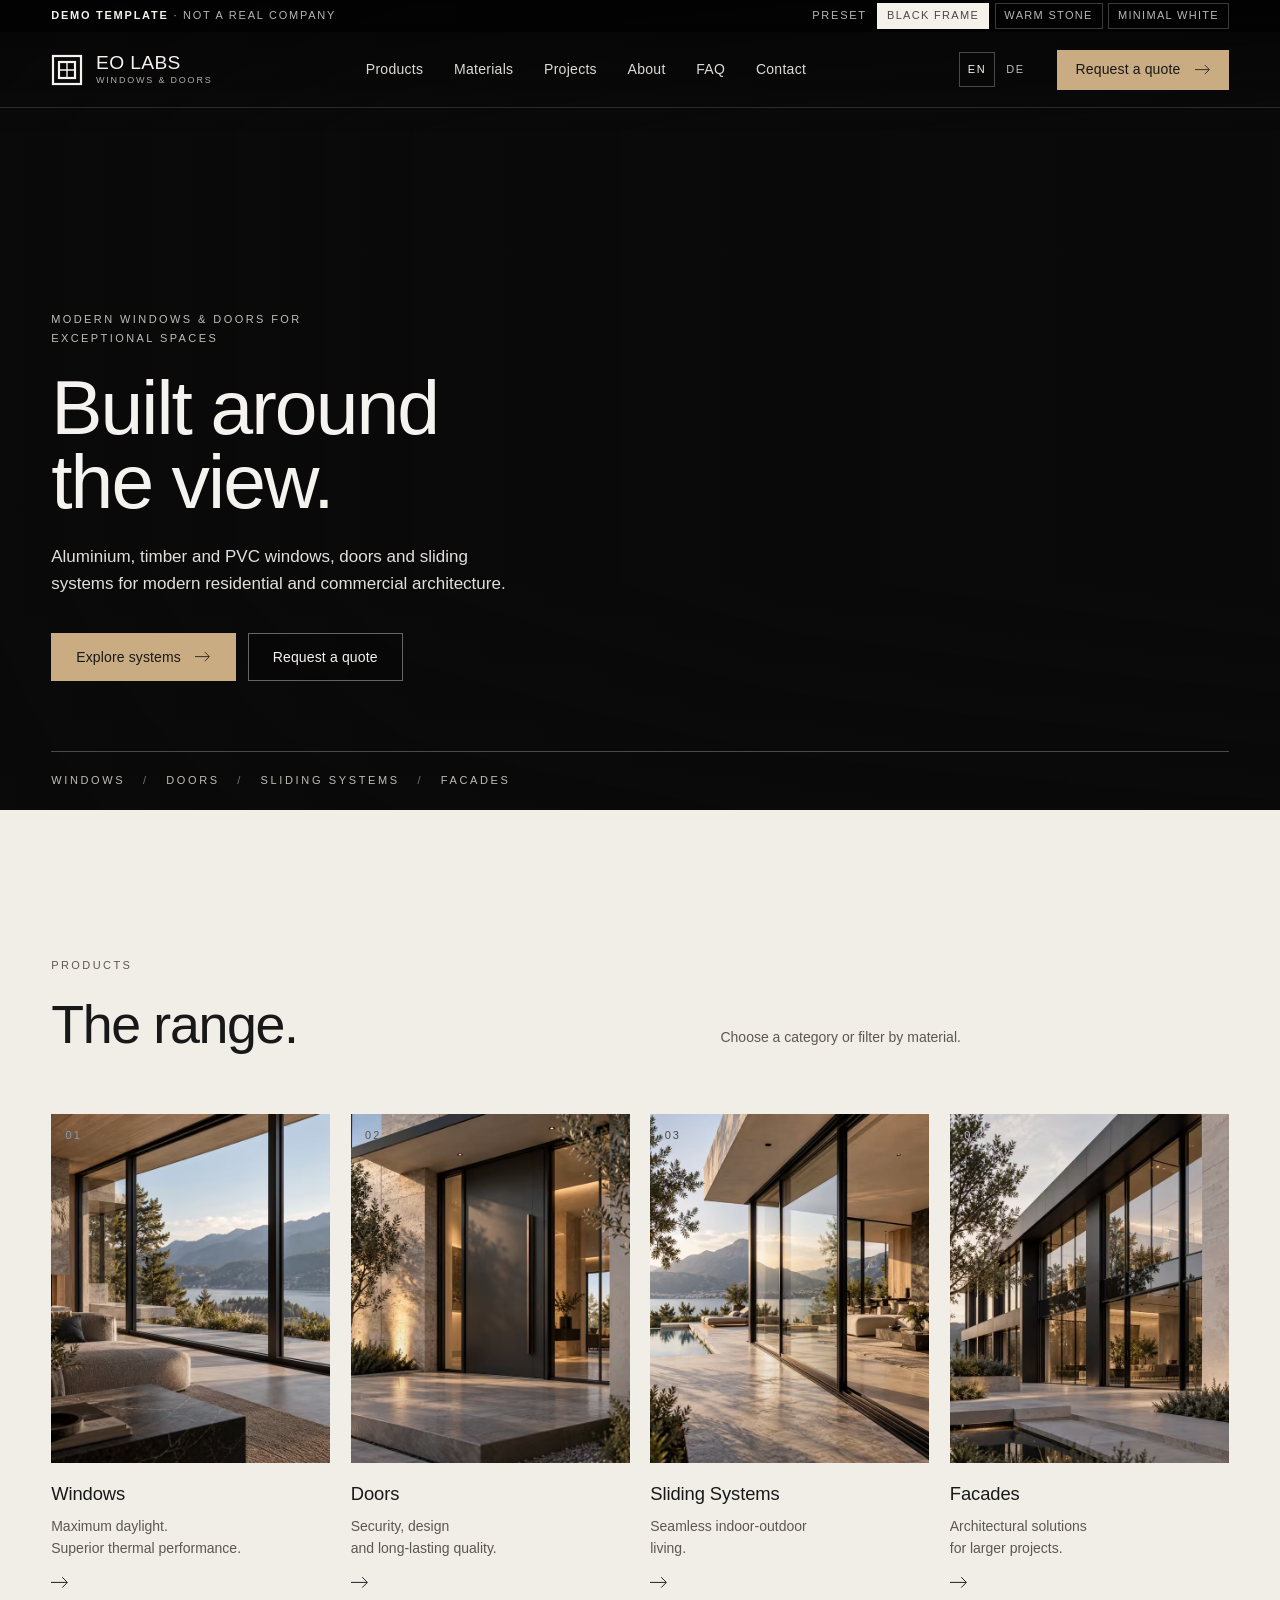
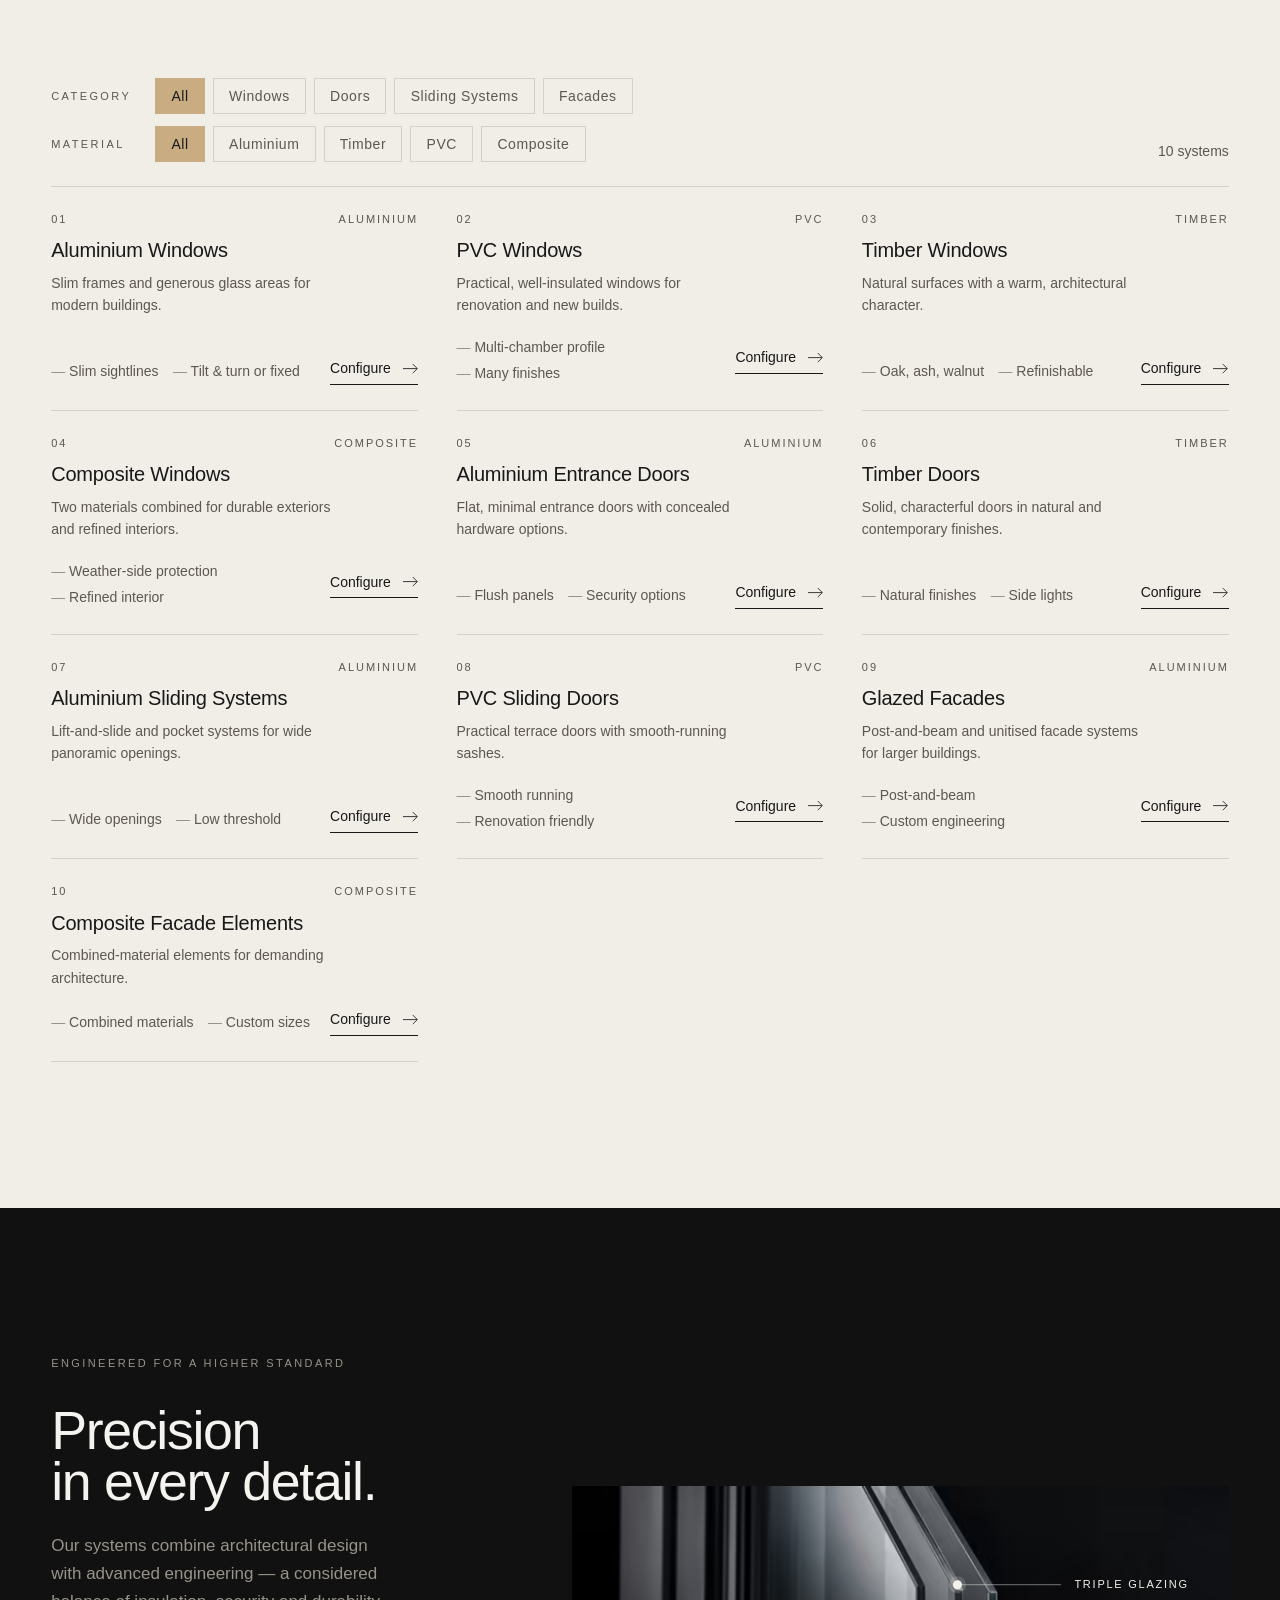
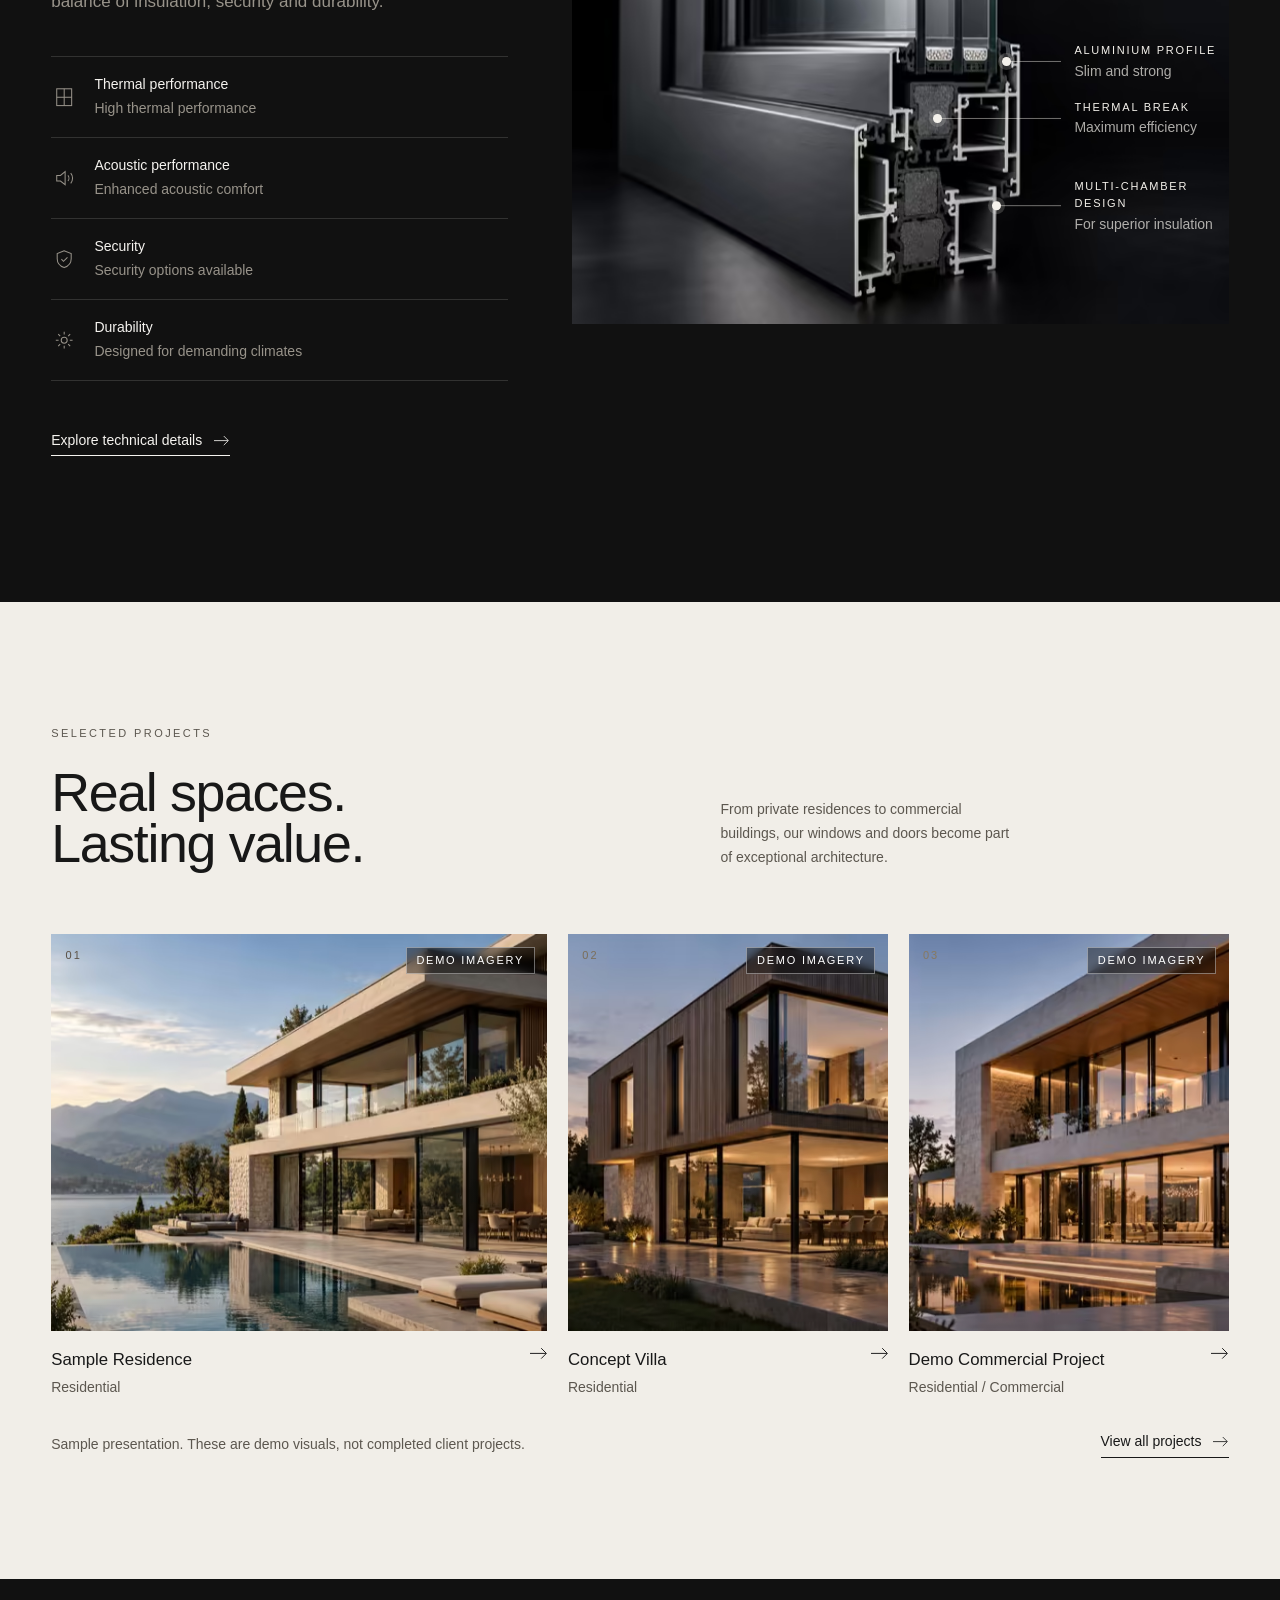
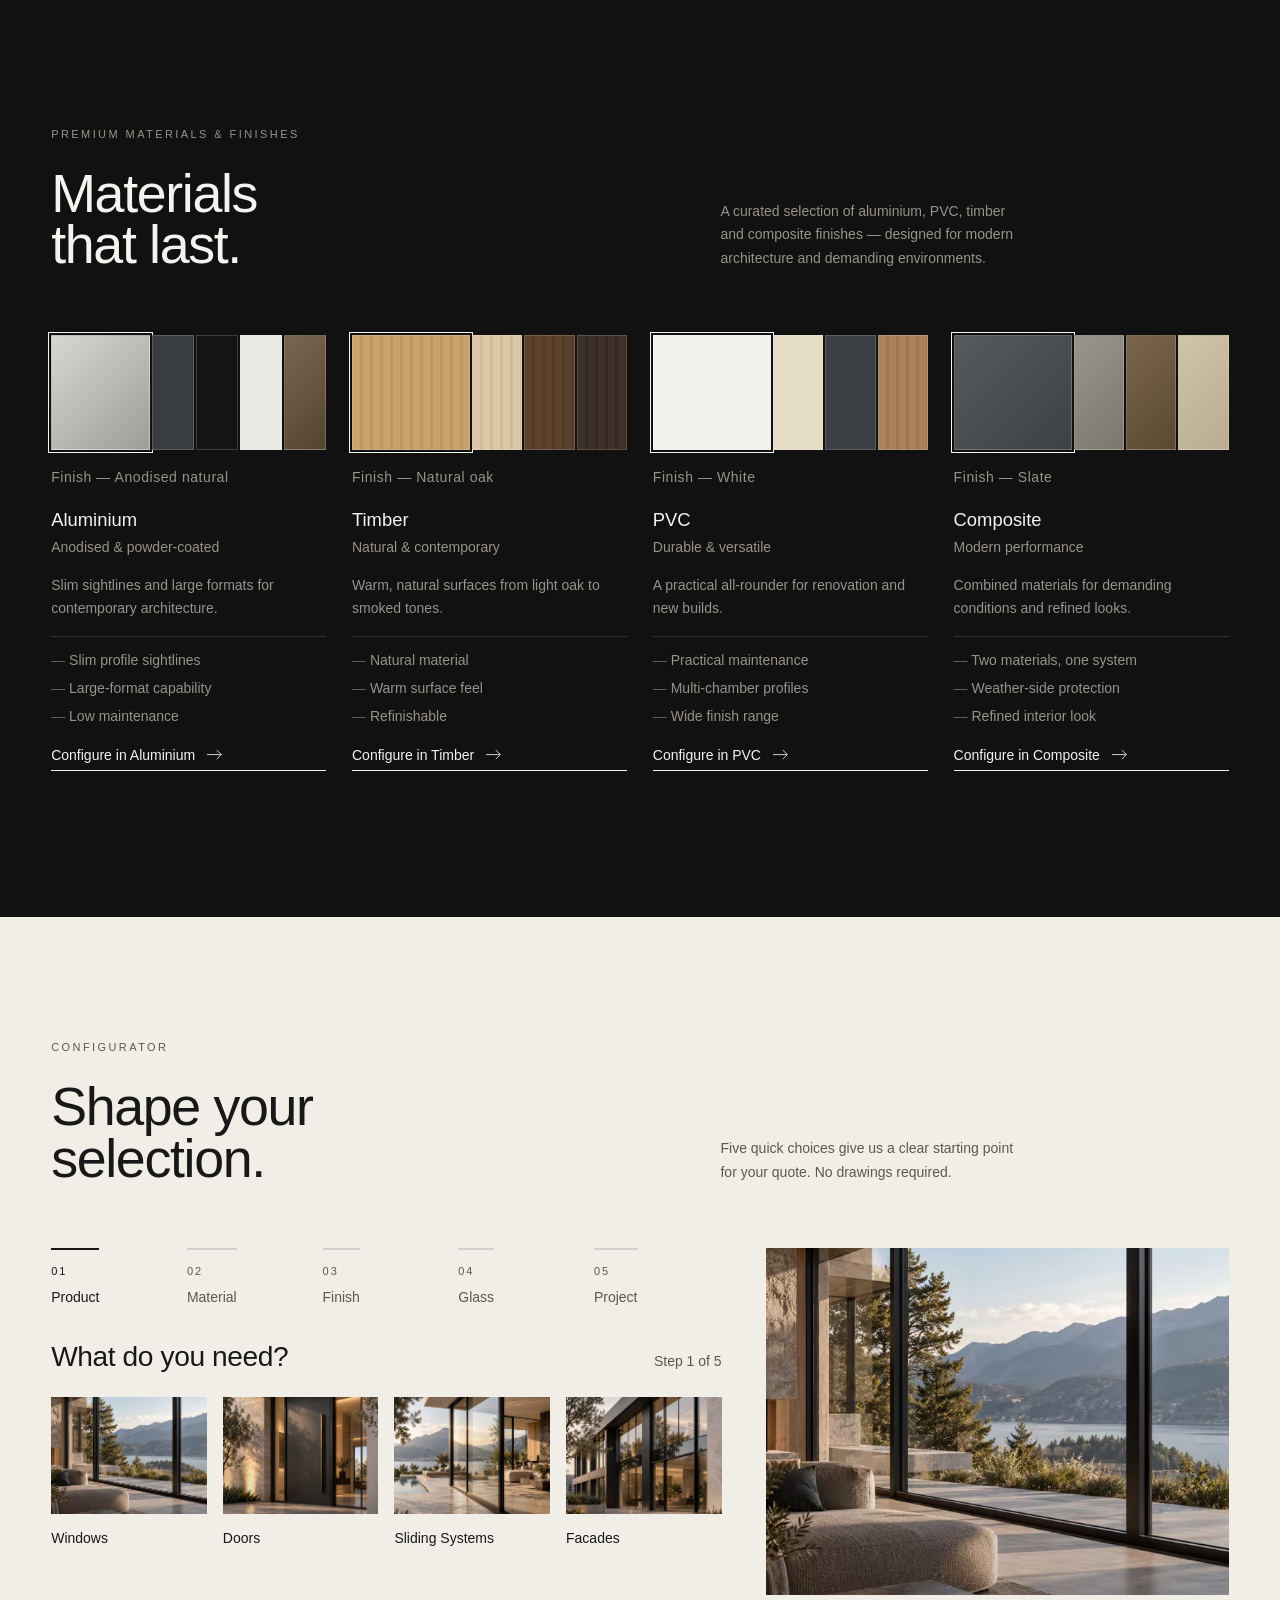
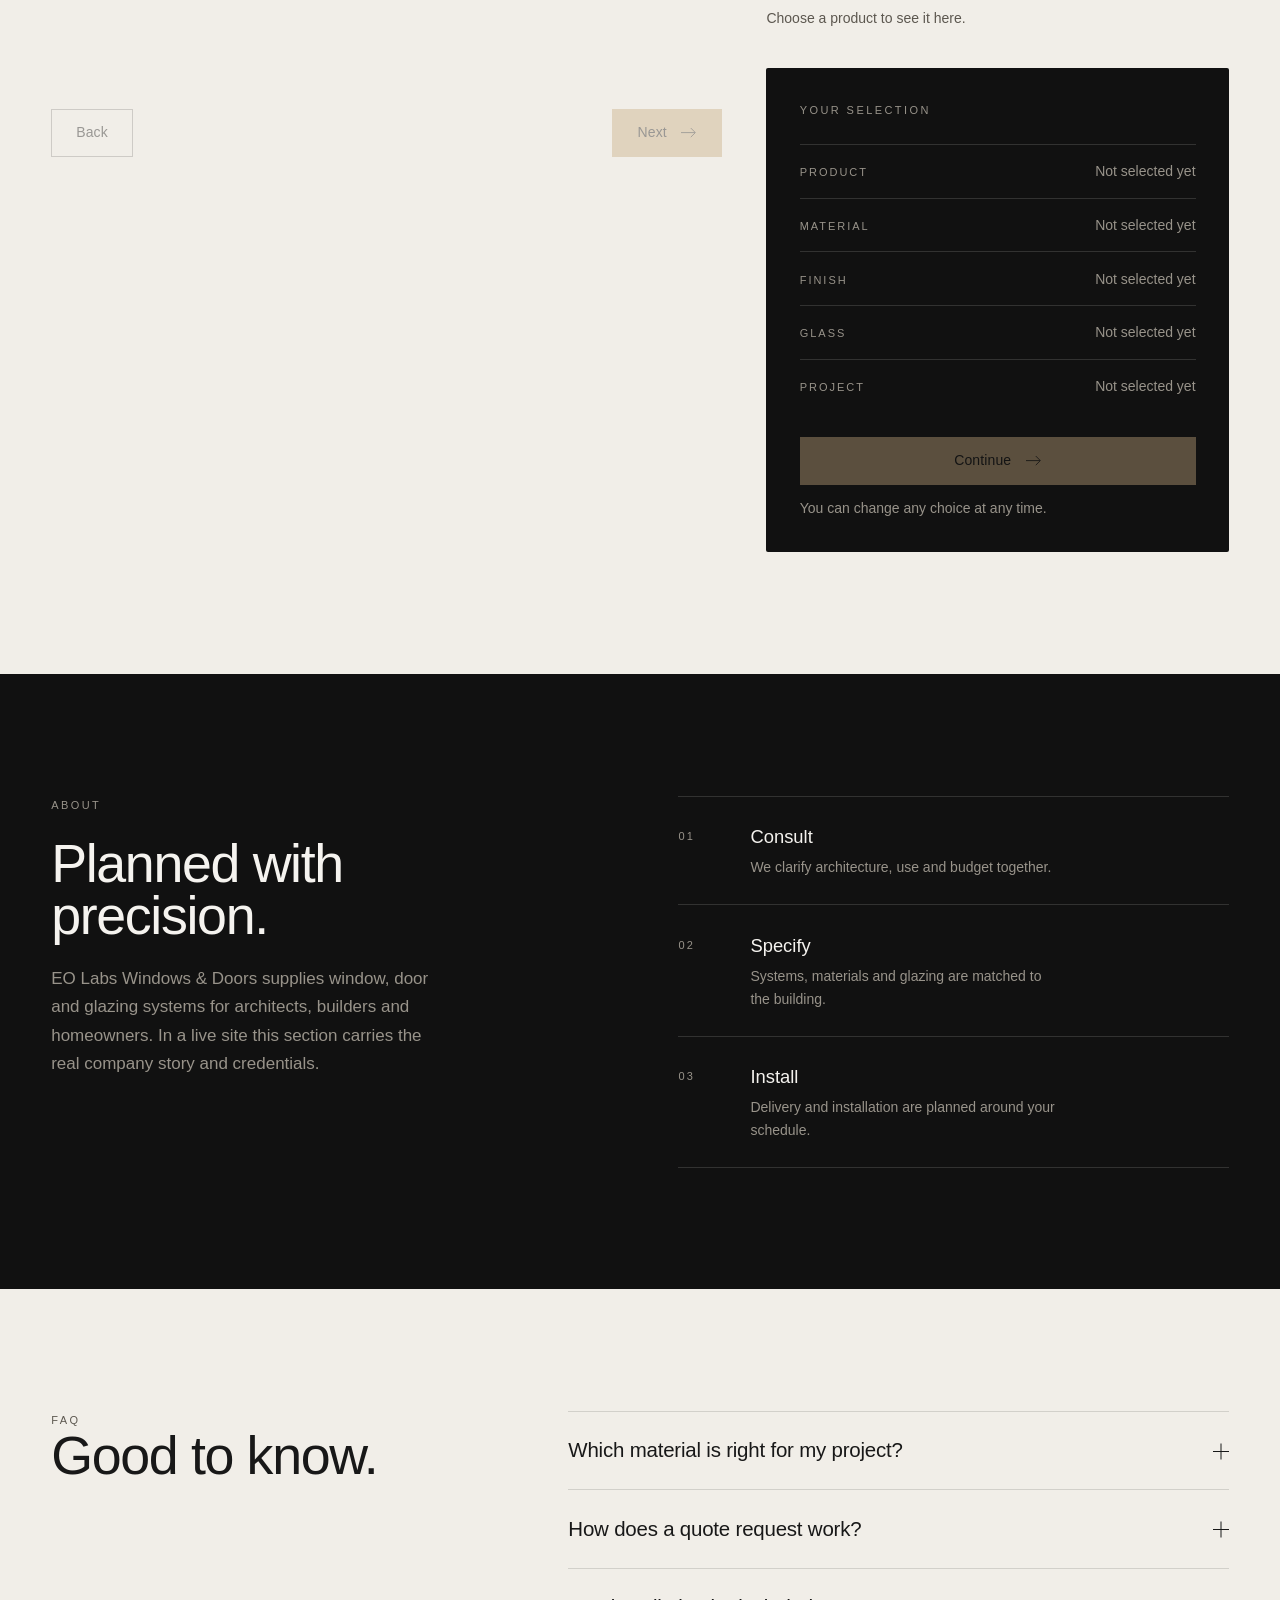
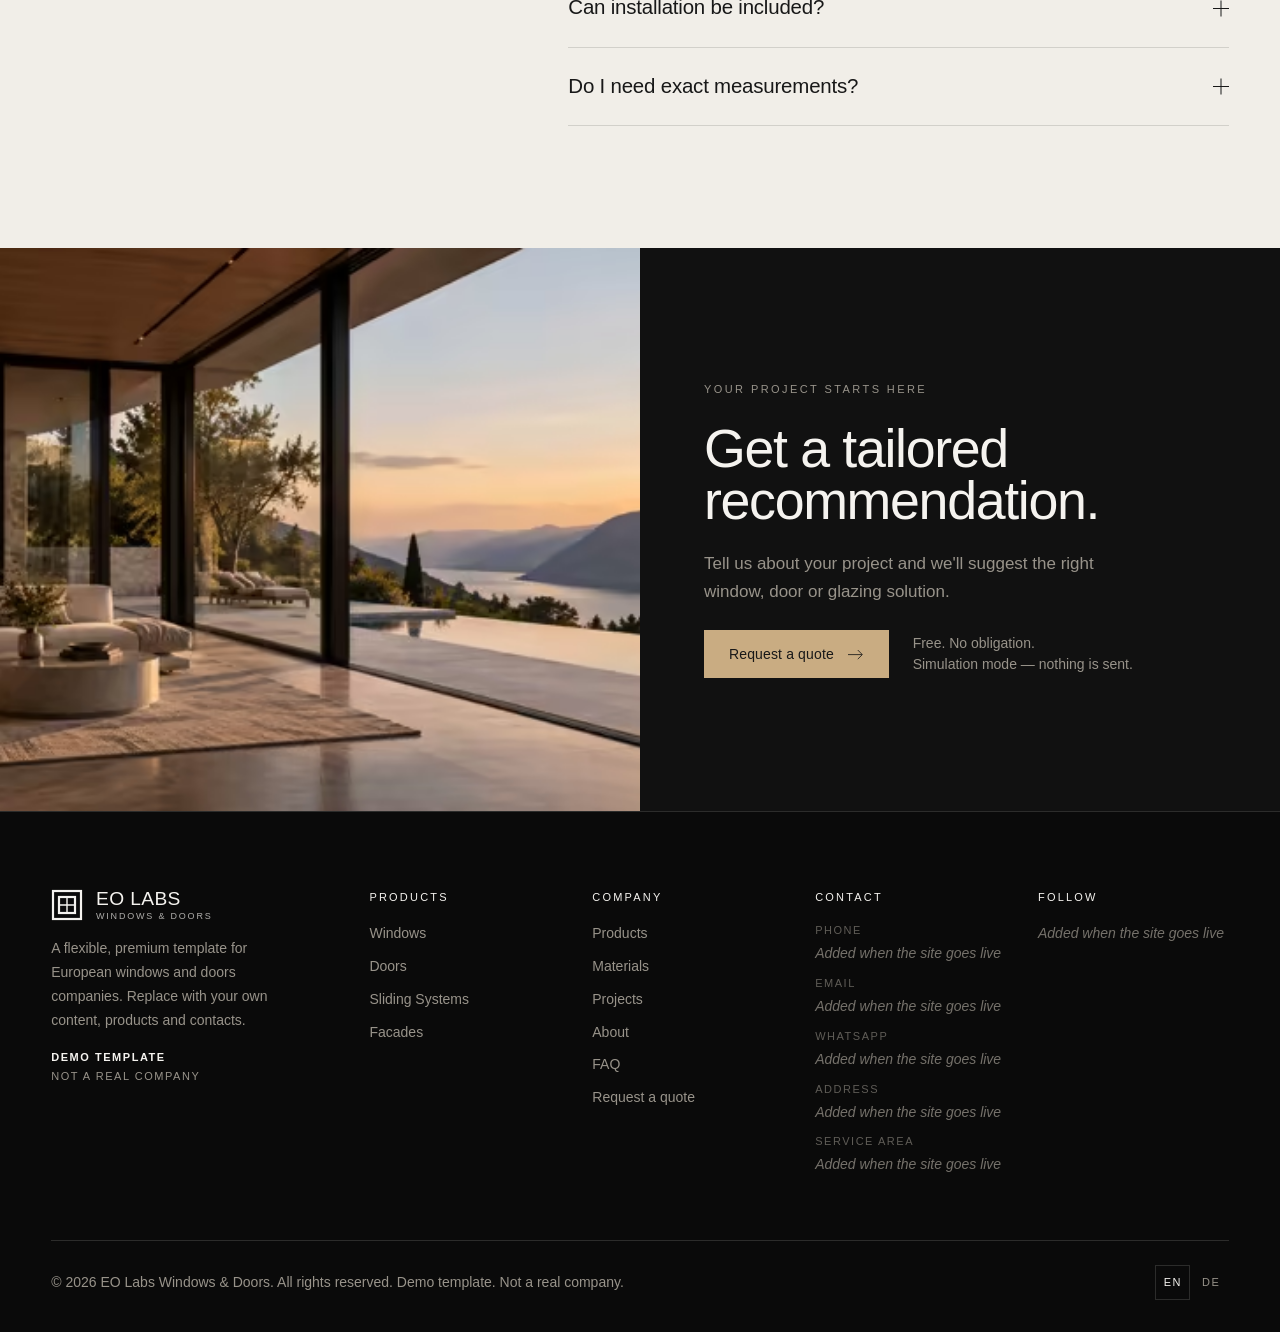
==== commit d1140e3b: "Real photography (AVIF/WebP pipeline), hero art direction, profile callouts, softer hero overlay Co-" ====
--- a/index.html
+++ b/index.html
@@ -1,14 +1,26 @@
 <!doctype html>
-<html lang="en" data-preset="black-frame">
+<html lang="en" data-preset="black-frame" data-root="" data-hash="1xepp9m" data-switcher="1">
 <head>
   <meta charset="utf-8">
   <meta name="viewport" content="width=device-width, initial-scale=1">
-  <title>EO Labs Windows & Doors — Aluminium, PVC & Timber Windows and Doors</title>
-  <meta name="description" content="Aluminium, timber and PVC windows, doors, sliding systems and facades for modern residential and commercial architecture.">
-  <meta name="theme-color" content="#090909">
-  <link rel="icon" href="assets/icons/favicon.svg" type="image/svg+xml">
-  <link rel="preload" as="image" href="assets/images/hero-villa.svg" fetchpriority="high">
-
+  <meta name="theme-color" content="#0A0A0A">
+  <title data-seo>Windows &amp; Doors Website Template — EO Labs Demo</title>
+  <meta name="description" content="Demo of a premium website template for windows, doors, aluminium and sliding systems companies. Not a real company." data-seo>
+  <meta name="robots" content="noindex, nofollow" data-seo>
+  <meta property="og:type" content="website" data-seo>
+  <meta property="og:site_name" content="EO Labs Demo" data-seo>
+  <meta property="og:title" content="Windows &amp; Doors Website Template — EO Labs Demo" data-seo>
+  <meta property="og:description" content="Demo of a premium website template for windows, doors, aluminium and sliding systems companies. Not a real company." data-seo>
+  <meta property="og:locale" content="en_GB" data-seo>
+  <meta property="og:image" content="assets/photos/hero-1440.jpg" data-seo>
+  <meta property="og:image:alt" content="Modern villa with panoramic glazing and thin aluminium frames" data-seo>
+  <meta name="twitter:card" content="summary_large_image" data-seo>
+  <meta name="twitter:title" content="Windows &amp; Doors Website Template — EO Labs Demo" data-seo>
+  <meta name="twitter:description" content="Demo of a premium website template for windows, doors, aluminium and sliding systems companies. Not a real company." data-seo>
+  <meta name="twitter:image" content="assets/photos/hero-1440.jpg" data-seo>
+  <link rel="icon" href="assets/icons/favicon.svg" type="image/svg+xml" data-seo>
+  <script type="application/ld+json" data-seo>{"@context":"https://schema.org","@graph":[{"@type":"BreadcrumbList","itemListElement":[{"@type":"ListItem","position":1,"name":"EO Labs Windows & Doors"}]},{"@type":"FAQPage","mainEntity":[{"@type":"Question","name":"Which material is right for my project?","acceptedAnswer":{"@type":"Answer","text":"It depends on the architecture, the budget and the maintenance you are comfortable with. Aluminium suits slim sightlines and large formats, timber brings warmth, PVC is a practical all-rounder and composite combines several strengths. We are happy to compare options for your building."}},{"@type":"Question","name":"How does a quote request work?","acceptedAnswer":{"@type":"Answer","text":"Choose the product, material and project type, add approximate sizes and your location, then leave your contact details. You will receive a tailored recommendation before anything is decided."}},{"@type":"Question","name":"Can installation be included?","acceptedAnswer":{"@type":"Answer","text":"The quote flow asks whether installation is required so the proposal can cover supply only or supply and installation."}},{"@type":"Question","name":"Do I need exact measurements?","acceptedAnswer":{"@type":"Answer","text":"No. Approximate sizes are enough for a first recommendation. Exact dimensions are confirmed later on site or from your plans."}}]}]}</script>
+  <link rel="preload" as="image" href="assets/photos/hero-mobile-960.jpg" imagesrcset="assets/photos/hero-mobile-640.avif 640w, assets/photos/hero-mobile-960.avif 960w" imagesizes="100vw" type="image/avif" media="(max-width: 640px)" fetchpriority="high"><link rel="preload" as="image" href="assets/photos/hero-1440.jpg" imagesrcset="assets/photos/hero-640.avif 640w, assets/photos/hero-960.avif 960w, assets/photos/hero-1440.avif 1440w, assets/photos/hero-1920.avif 1920w" imagesizes="100vw" type="image/avif" media="(min-width: 641px)" fetchpriority="high">
   <link rel="stylesheet" href="css/variables.css">
   <link rel="stylesheet" href="css/presets.css">
   <link rel="stylesheet" href="css/base.css">
@@ -16,188 +28,278 @@
   <link rel="stylesheet" href="css/components.css">
   <link rel="stylesheet" href="css/sections.css">
   <link rel="stylesheet" href="css/responsive.css">
-
-  <!-- Tiny blocking bootstrap: resolves config + applies preset/colours before first paint (no theme flash). -->
-  <script src="data/site.config.js"></script>
-  <script src="data/client.override.js"></script>
-  <script src="js/config.js"></script>
+  <style id="brand">:root{--demo-bar-h:2rem;--logo:url("../assets/icons/logo.svg")}</style>
+  <script>document.documentElement.classList.add('js');(function(d){if(d.dataset.switcher){try{var p=sessionStorage.getItem('eo-t04:preset');if(p)d.dataset.preset=p}catch(e){}}})(document.documentElement)</script>
 </head>
 <body>
+  <a class="skip-link" href="#main">Skip to content</a>
   <div class="visually-hidden" id="liveRegion" role="status" aria-live="polite"></div>
-  <a class="skip-link" href="#main" data-i18n="nav.skip"></a>
-
-  <header class="site-header on-photo" id="siteHeader">
-    <div class="demo-bar" id="demoBar" hidden></div>
-    <div class="container header-main" id="headerMain"></div>
-    <div class="mobile-nav" id="mobileNav"></div>
-  </header>
+
+  <header class="site-header on-photo" id="siteHeader"><div class="demo-bar" id="demoBar"><div><b>Demo template</b> <span>· Not a real company</span></div><div class="preset-switch" role="group" aria-label="Preset"><span class="preset-switch__label">Preset</span><button type="button" data-preset="black-frame" aria-pressed="true" aria-label="Black Frame"><span class="long" aria-hidden="true">Black Frame</span><span class="short" aria-hidden="true">Black</span></button><button type="button" data-preset="warm-stone" aria-pressed="false" aria-label="Warm Stone"><span class="long" aria-hidden="true">Warm Stone</span><span class="short" aria-hidden="true">Warm</span></button><button type="button" data-preset="minimal-white" aria-pressed="false" aria-label="Minimal White"><span class="long" aria-hidden="true">Minimal White</span><span class="short" aria-hidden="true">White</span></button></div></div>
+      <div class="container header-main"><a class="brand " href="./" aria-label="EO Labs Windows &amp; Doors"><span class="brand__mark" aria-hidden="true"></span><span class="brand__text"><strong>EO Labs</strong><small>Windows &amp; Doors</small></span></a>
+        <nav class="primary-nav" aria-label="Main navigation"><ul><li><a href="#products" data-nav="products">Products</a></li><li><a href="#materials" data-nav="materials">Materials</a></li><li><a href="#projects" data-nav="projects">Projects</a></li><li><a href="#about" data-nav="about">About</a></li><li><a href="#faq" data-nav="faq">FAQ</a></li><li><a href="#contact" data-nav="contact">Contact</a></li></ul></nav>
+        <div class="header-tools"><div class="lang-switch" role="group" aria-label="Language"><a href="en/" hreflang="en" lang="en" data-lang="en" aria-current="true" aria-label="English">EN</a><a href="de/" hreflang="de" lang="de" data-lang="de" aria-label="Deutsch">DE</a></div>
+          <button class="btn btn--primary btn--sm" type="button" data-open-quote><span>Request a quote</span><span class="arrow" aria-hidden="true"><svg viewBox="0 0 22 16" fill="none" stroke="currentColor" stroke-width="1.2" aria-hidden="true"><path d="M0 8h20M14 1.5 20.5 8 14 14.5"/></svg></span></button>
+          <button class="menu-toggle" type="button" id="menuToggle" aria-expanded="false" aria-controls="mobileNav"><span class="menu-toggle__label">Menu</span></button>
+        </div></div>
+      <nav class="mobile-nav" id="mobileNav" aria-label="Main navigation"><div class="mobile-nav__inner">
+        <ul><li><a href="#products">Products<span class="arrow" aria-hidden="true"><svg viewBox="0 0 22 16" fill="none" stroke="currentColor" stroke-width="1.2" aria-hidden="true"><path d="M0 8h20M14 1.5 20.5 8 14 14.5"/></svg></span></a></li><li><a href="#materials">Materials<span class="arrow" aria-hidden="true"><svg viewBox="0 0 22 16" fill="none" stroke="currentColor" stroke-width="1.2" aria-hidden="true"><path d="M0 8h20M14 1.5 20.5 8 14 14.5"/></svg></span></a></li><li><a href="#projects">Projects<span class="arrow" aria-hidden="true"><svg viewBox="0 0 22 16" fill="none" stroke="currentColor" stroke-width="1.2" aria-hidden="true"><path d="M0 8h20M14 1.5 20.5 8 14 14.5"/></svg></span></a></li><li><a href="#about">About<span class="arrow" aria-hidden="true"><svg viewBox="0 0 22 16" fill="none" stroke="currentColor" stroke-width="1.2" aria-hidden="true"><path d="M0 8h20M14 1.5 20.5 8 14 14.5"/></svg></span></a></li><li><a href="#faq">FAQ<span class="arrow" aria-hidden="true"><svg viewBox="0 0 22 16" fill="none" stroke="currentColor" stroke-width="1.2" aria-hidden="true"><path d="M0 8h20M14 1.5 20.5 8 14 14.5"/></svg></span></a></li><li><a href="#contact">Contact<span class="arrow" aria-hidden="true"><svg viewBox="0 0 22 16" fill="none" stroke="currentColor" stroke-width="1.2" aria-hidden="true"><path d="M0 8h20M14 1.5 20.5 8 14 14.5"/></svg></span></a></li></ul>
+        <div class="mobile-nav__foot"><div class="lang-switch" role="group" aria-label="Language"><a href="en/" hreflang="en" lang="en" data-lang="en" aria-current="true" aria-label="English">EN</a><a href="de/" hreflang="de" lang="de" data-lang="de" aria-label="Deutsch">DE</a></div><button class="btn btn--primary" type="button" data-open-quote><span>Request a quote</span><span class="arrow" aria-hidden="true"><svg viewBox="0 0 22 16" fill="none" stroke="currentColor" stroke-width="1.2" aria-hidden="true"><path d="M0 8h20M14 1.5 20.5 8 14 14.5"/></svg></span></button></div></div></nav></header>
 
   <main id="main">
-    <!-- HERO -->
-    <section class="hero on-photo" id="top" aria-labelledby="hero-title">
-      <div class="hero__media" id="heroMedia"><img id="heroImg" src="assets/images/hero-villa.svg" alt="" width="1920" height="1080" fetchpriority="high" decoding="async"></div>
+<section class="hero on-photo" id="top" aria-labelledby="hero-title">
+      <div class="hero__media" id="heroMedia"><picture><source media="(max-width: 640px)" type="image/avif" srcset="assets/photos/hero-mobile-640.avif 640w, assets/photos/hero-mobile-960.avif 960w" sizes="100vw"><source media="(max-width: 640px)" type="image/webp" srcset="assets/photos/hero-mobile-640.webp 640w, assets/photos/hero-mobile-960.webp 960w" sizes="100vw"><source media="(max-width: 640px)" srcset="assets/photos/hero-mobile-640.jpg 640w, assets/photos/hero-mobile-960.jpg 960w" sizes="100vw"><source type="image/avif" srcset="assets/photos/hero-640.avif 640w, assets/photos/hero-960.avif 960w, assets/photos/hero-1440.avif 1440w, assets/photos/hero-1920.avif 1920w" sizes="100vw"><source type="image/webp" srcset="assets/photos/hero-640.webp 640w, assets/photos/hero-960.webp 960w, assets/photos/hero-1440.webp 1440w, assets/photos/hero-1920.webp 1920w" sizes="100vw"><img src="assets/photos/hero-1440.jpg" srcset="assets/photos/hero-640.jpg 640w, assets/photos/hero-960.jpg 960w, assets/photos/hero-1440.jpg 1440w, assets/photos/hero-1920.jpg 1920w" sizes="100vw" alt="Two-storey modern villa with floor-to-ceiling black aluminium glazing and an infinity pool at dusk" width="1440" height="588" style="object-position:70% 50%" loading="eager" decoding="async" fetchpriority="high"></picture></div>
       <div class="container hero__inner">
         <div class="hero__content">
-          <p class="eyebrow" data-i18n="hero.eyebrow"></p>
-          <h1 class="display-xl" id="hero-title" data-i18n="hero.title"></h1>
-          <p class="hero__text" data-i18n="hero.text"></p>
+          <p class="eyebrow">Modern windows &amp; doors for
+exceptional spaces</p>
+          <h1 class="display-xl" id="hero-title">Built around
+the view.</h1>
+          <p class="hero__text">Aluminium, timber and PVC windows, doors and sliding systems for modern residential and commercial architecture.</p>
           <div class="hero__actions">
-            <a class="btn btn--primary" href="#products"><span data-i18n="btn.explore"></span><span class="arrow" data-arrow></span></a>
-            <button class="btn btn--ghost" type="button" data-open-quote><span data-i18n="btn.quote"></span></button>
+            <a class="btn btn--primary" href="#products"><span>Explore systems</span><span class="arrow" aria-hidden="true"><svg viewBox="0 0 22 16" fill="none" stroke="currentColor" stroke-width="1.2" aria-hidden="true"><path d="M0 8h20M14 1.5 20.5 8 14 14.5"/></svg></span></a>
+            <button class="btn btn--ghost" type="button" data-open-quote><span>Request a quote</span></button>
           </div>
         </div>
-        <ul class="hero__tags" id="heroTags"></ul>
-      </div>
-    </section>
-
-    <!-- PRODUCTS -->
-    <section class="section theme-light" id="products" aria-labelledby="products-title">
-      <div class="container">
-        <div class="section-head" data-reveal>
-          <div>
-            <p class="eyebrow" data-i18n="products.eyebrow"></p>
-            <h2 class="display-lg" id="products-title" data-i18n="products.title"></h2>
-          </div>
-          <p class="section-head__text" data-i18n="products.text"></p>
+        <ul class="hero__tags"><li>Windows</li><li>Doors</li><li>Sliding Systems</li><li>Facades</li></ul>
+      </div></section>
+<section class="section section--lg theme-light" id="products" aria-labelledby="products-title"><div class="container">
+      <div class="section-head" data-reveal><div><p class="eyebrow">Products</p><h2 class="display-lg" id="products-title">The range.</h2></div>
+        <p class="section-head__text">Choose a category or filter by material.</p></div>
+      <div class="category-grid" id="categoryGrid" data-reveal><button type="button" class="cat hover-zoom card-link reveal-item" style="--i:0" data-category="windows"><span class="media"><picture><source type="image/avif" srcset="assets/photos/cat-windows-640.avif 640w, assets/photos/cat-windows-960.avif 960w" sizes="(min-width: 961px) 24vw, (min-width: 641px) 46vw, 76vw"><source type="image/webp" srcset="assets/photos/cat-windows-640.webp 640w, assets/photos/cat-windows-960.webp 960w" sizes="(min-width: 961px) 24vw, (min-width: 641px) 46vw, 76vw"><img src="assets/photos/cat-windows-960.jpg" srcset="assets/photos/cat-windows-640.jpg 640w, assets/photos/cat-windows-960.jpg 960w" sizes="(min-width: 961px) 24vw, (min-width: 641px) 46vw, 76vw" alt="Large fixed window with slim black frame overlooking a lake and mountains" width="960" height="1200" loading="lazy" decoding="async"></picture><span class="media-index" aria-hidden="true">01</span></span>
+        <span class="cat__body"><span class="cat__title">Windows</span><span class="cat__text">Maximum daylight.
+Superior thermal performance.</span></span><span class="arrow" aria-hidden="true"><svg viewBox="0 0 22 16" fill="none" stroke="currentColor" stroke-width="1.2" aria-hidden="true"><path d="M0 8h20M14 1.5 20.5 8 14 14.5"/></svg></span></button><button type="button" class="cat hover-zoom card-link reveal-item" style="--i:1" data-category="doors"><span class="media"><picture><source type="image/avif" srcset="assets/photos/cat-doors-640.avif 640w, assets/photos/cat-doors-960.avif 960w" sizes="(min-width: 961px) 24vw, (min-width: 641px) 46vw, 76vw"><source type="image/webp" srcset="assets/photos/cat-doors-640.webp 640w, assets/photos/cat-doors-960.webp 960w" sizes="(min-width: 961px) 24vw, (min-width: 641px) 46vw, 76vw"><img src="assets/photos/cat-doors-960.jpg" srcset="assets/photos/cat-doors-640.jpg 640w, assets/photos/cat-doors-960.jpg 960w" sizes="(min-width: 961px) 24vw, (min-width: 641px) 46vw, 76vw" alt="Pivot entrance door in dark aluminium with slim glazed side lights in a stone wall" width="960" height="1200" loading="lazy" decoding="async"></picture><span class="media-index" aria-hidden="true">02</span></span>
+        <span class="cat__body"><span class="cat__title">Doors</span><span class="cat__text">Security, design
+and long-lasting quality.</span></span><span class="arrow" aria-hidden="true"><svg viewBox="0 0 22 16" fill="none" stroke="currentColor" stroke-width="1.2" aria-hidden="true"><path d="M0 8h20M14 1.5 20.5 8 14 14.5"/></svg></span></button><button type="button" class="cat hover-zoom card-link reveal-item" style="--i:2" data-category="sliding"><span class="media"><picture><source type="image/avif" srcset="assets/photos/cat-sliding-640.avif 640w, assets/photos/cat-sliding-960.avif 960w" sizes="(min-width: 961px) 24vw, (min-width: 641px) 46vw, 76vw"><source type="image/webp" srcset="assets/photos/cat-sliding-640.webp 640w, assets/photos/cat-sliding-960.webp 960w" sizes="(min-width: 961px) 24vw, (min-width: 641px) 46vw, 76vw"><img src="assets/photos/cat-sliding-960.jpg" srcset="assets/photos/cat-sliding-640.jpg 640w, assets/photos/cat-sliding-960.jpg 960w" sizes="(min-width: 961px) 24vw, (min-width: 641px) 46vw, 76vw" alt="Large-format sliding glass wall opening onto a terrace and pool" width="960" height="1200" loading="lazy" decoding="async"></picture><span class="media-index" aria-hidden="true">03</span></span>
+        <span class="cat__body"><span class="cat__title">Sliding Systems</span><span class="cat__text">Seamless indoor-outdoor
+living.</span></span><span class="arrow" aria-hidden="true"><svg viewBox="0 0 22 16" fill="none" stroke="currentColor" stroke-width="1.2" aria-hidden="true"><path d="M0 8h20M14 1.5 20.5 8 14 14.5"/></svg></span></button><button type="button" class="cat hover-zoom card-link reveal-item" style="--i:3" data-category="facades"><span class="media"><picture><source type="image/avif" srcset="assets/photos/cat-facades-640.avif 640w, assets/photos/cat-facades-960.avif 960w" sizes="(min-width: 961px) 24vw, (min-width: 641px) 46vw, 76vw"><source type="image/webp" srcset="assets/photos/cat-facades-640.webp 640w, assets/photos/cat-facades-960.webp 960w" sizes="(min-width: 961px) 24vw, (min-width: 641px) 46vw, 76vw"><img src="assets/photos/cat-facades-960.jpg" srcset="assets/photos/cat-facades-640.jpg 640w, assets/photos/cat-facades-960.jpg 960w" sizes="(min-width: 961px) 24vw, (min-width: 641px) 46vw, 76vw" alt="Glazed facade with slim black mullions on a two-storey building at dusk" width="960" height="1200" loading="lazy" decoding="async"></picture><span class="media-index" aria-hidden="true">04</span></span>
+        <span class="cat__body"><span class="cat__title">Facades</span><span class="cat__text">Architectural solutions
+for larger projects.</span></span><span class="arrow" aria-hidden="true"><svg viewBox="0 0 22 16" fill="none" stroke="currentColor" stroke-width="1.2" aria-hidden="true"><path d="M0 8h20M14 1.5 20.5 8 14 14.5"/></svg></span></button></div>
+      <div class="range" id="range" data-reveal><div class="range__head">
+        <div class="range__filters">
+          <div class="range__filter-row"><span class="label" id="fl-cat">Category</span>
+            <div class="chips" role="group" aria-labelledby="fl-cat"><button type="button" class="chip" data-filter="category:all" aria-pressed="true">All</button><button type="button" class="chip" data-filter="category:windows" aria-pressed="false">Windows</button><button type="button" class="chip" data-filter="category:doors" aria-pressed="false">Doors</button><button type="button" class="chip" data-filter="category:sliding" aria-pressed="false">Sliding Systems</button><button type="button" class="chip" data-filter="category:facades" aria-pressed="false">Facades</button></div></div>
+          <div class="range__filter-row"><span class="label" id="fl-mat">Material</span>
+            <div class="chips" role="group" aria-labelledby="fl-mat"><button type="button" class="chip" data-filter="material:all" aria-pressed="true">All</button><button type="button" class="chip" data-filter="material:aluminium" aria-pressed="false">Aluminium</button><button type="button" class="chip" data-filter="material:timber" aria-pressed="false">Timber</button><button type="button" class="chip" data-filter="material:pvc" aria-pressed="false">PVC</button><button type="button" class="chip" data-filter="material:composite" aria-pressed="false">Composite</button></div></div>
         </div>
-        <div class="category-grid" id="categoryGrid" data-reveal></div>
-        <div class="range" id="range" data-reveal></div>
-      </div>
-    </section>
-
-    <!-- PRECISION -->
-    <section class="section theme-dark precision" id="precision" aria-labelledby="precision-title">
-      <div class="container precision__grid">
-        <div class="precision__copy" data-reveal>
-          <p class="eyebrow" data-i18n="precision.eyebrow"></p>
-          <h2 class="display-lg" id="precision-title" data-i18n="precision.title"></h2>
-          <p class="lead" data-i18n="precision.text"></p>
-          <ul class="spec-list" id="specList"></ul>
-          <a class="btn btn--ghost" href="#materials"><span data-i18n="btn.details"></span><span class="arrow" data-arrow></span></a>
+        <p class="range__count" id="rangeCount" role="status" aria-live="polite">10 systems</p>
+      </div>
+      <ul class="range-list" id="rangeList"><li class="range-item">
+        <div class="range-item__meta"><span>01</span><span>Aluminium</span></div>
+        <h3>Aluminium Windows</h3>
+        <p>Slim frames and generous glass areas for modern buildings.</p>
+        <div class="range-item__foot">
+          <ul class="range-item__features"><li>Slim sightlines</li><li>Tilt &amp; turn or fixed</li></ul>
+          <button type="button" class="link" data-configure="aluminium-window"><span>Configure</span><span class="arrow" aria-hidden="true"><svg viewBox="0 0 22 16" fill="none" stroke="currentColor" stroke-width="1.2" aria-hidden="true"><path d="M0 8h20M14 1.5 20.5 8 14 14.5"/></svg></span></button>
+        </div></li><li class="range-item">
+        <div class="range-item__meta"><span>02</span><span>PVC</span></div>
+        <h3>PVC Windows</h3>
+        <p>Practical, well-insulated windows for renovation and new builds.</p>
+        <div class="range-item__foot">
+          <ul class="range-item__features"><li>Multi-chamber profile</li><li>Many finishes</li></ul>
+          <button type="button" class="link" data-configure="pvc-window"><span>Configure</span><span class="arrow" aria-hidden="true"><svg viewBox="0 0 22 16" fill="none" stroke="currentColor" stroke-width="1.2" aria-hidden="true"><path d="M0 8h20M14 1.5 20.5 8 14 14.5"/></svg></span></button>
+        </div></li><li class="range-item">
+        <div class="range-item__meta"><span>03</span><span>Timber</span></div>
+        <h3>Timber Windows</h3>
+        <p>Natural surfaces with a warm, architectural character.</p>
+        <div class="range-item__foot">
+          <ul class="range-item__features"><li>Oak, ash, walnut</li><li>Refinishable</li></ul>
+          <button type="button" class="link" data-configure="timber-window"><span>Configure</span><span class="arrow" aria-hidden="true"><svg viewBox="0 0 22 16" fill="none" stroke="currentColor" stroke-width="1.2" aria-hidden="true"><path d="M0 8h20M14 1.5 20.5 8 14 14.5"/></svg></span></button>
+        </div></li><li class="range-item">
+        <div class="range-item__meta"><span>04</span><span>Composite</span></div>
+        <h3>Composite Windows</h3>
+        <p>Two materials combined for durable exteriors and refined interiors.</p>
+        <div class="range-item__foot">
+          <ul class="range-item__features"><li>Weather-side protection</li><li>Refined interior</li></ul>
+          <button type="button" class="link" data-configure="composite-window"><span>Configure</span><span class="arrow" aria-hidden="true"><svg viewBox="0 0 22 16" fill="none" stroke="currentColor" stroke-width="1.2" aria-hidden="true"><path d="M0 8h20M14 1.5 20.5 8 14 14.5"/></svg></span></button>
+        </div></li><li class="range-item">
+        <div class="range-item__meta"><span>05</span><span>Aluminium</span></div>
+        <h3>Aluminium Entrance Doors</h3>
+        <p>Flat, minimal entrance doors with concealed hardware options.</p>
+        <div class="range-item__foot">
+          <ul class="range-item__features"><li>Flush panels</li><li>Security options</li></ul>
+          <button type="button" class="link" data-configure="aluminium-door"><span>Configure</span><span class="arrow" aria-hidden="true"><svg viewBox="0 0 22 16" fill="none" stroke="currentColor" stroke-width="1.2" aria-hidden="true"><path d="M0 8h20M14 1.5 20.5 8 14 14.5"/></svg></span></button>
+        </div></li><li class="range-item">
+        <div class="range-item__meta"><span>06</span><span>Timber</span></div>
+        <h3>Timber Doors</h3>
+        <p>Solid, characterful doors in natural and contemporary finishes.</p>
+        <div class="range-item__foot">
+          <ul class="range-item__features"><li>Natural finishes</li><li>Side lights</li></ul>
+          <button type="button" class="link" data-configure="timber-door"><span>Configure</span><span class="arrow" aria-hidden="true"><svg viewBox="0 0 22 16" fill="none" stroke="currentColor" stroke-width="1.2" aria-hidden="true"><path d="M0 8h20M14 1.5 20.5 8 14 14.5"/></svg></span></button>
+        </div></li><li class="range-item">
+        <div class="range-item__meta"><span>07</span><span>Aluminium</span></div>
+        <h3>Aluminium Sliding Systems</h3>
+        <p>Lift-and-slide and pocket systems for wide panoramic openings.</p>
+        <div class="range-item__foot">
+          <ul class="range-item__features"><li>Wide openings</li><li>Low threshold</li></ul>
+          <button type="button" class="link" data-configure="aluminium-sliding"><span>Configure</span><span class="arrow" aria-hidden="true"><svg viewBox="0 0 22 16" fill="none" stroke="currentColor" stroke-width="1.2" aria-hidden="true"><path d="M0 8h20M14 1.5 20.5 8 14 14.5"/></svg></span></button>
+        </div></li><li class="range-item">
+        <div class="range-item__meta"><span>08</span><span>PVC</span></div>
+        <h3>PVC Sliding Doors</h3>
+        <p>Practical terrace doors with smooth-running sashes.</p>
+        <div class="range-item__foot">
+          <ul class="range-item__features"><li>Smooth running</li><li>Renovation friendly</li></ul>
+          <button type="button" class="link" data-configure="pvc-sliding"><span>Configure</span><span class="arrow" aria-hidden="true"><svg viewBox="0 0 22 16" fill="none" stroke="currentColor" stroke-width="1.2" aria-hidden="true"><path d="M0 8h20M14 1.5 20.5 8 14 14.5"/></svg></span></button>
+        </div></li><li class="range-item">
+        <div class="range-item__meta"><span>09</span><span>Aluminium</span></div>
+        <h3>Glazed Facades</h3>
+        <p>Post-and-beam and unitised facade systems for larger buildings.</p>
+        <div class="range-item__foot">
+          <ul class="range-item__features"><li>Post-and-beam</li><li>Custom engineering</li></ul>
+          <button type="button" class="link" data-configure="glass-facade"><span>Configure</span><span class="arrow" aria-hidden="true"><svg viewBox="0 0 22 16" fill="none" stroke="currentColor" stroke-width="1.2" aria-hidden="true"><path d="M0 8h20M14 1.5 20.5 8 14 14.5"/></svg></span></button>
+        </div></li><li class="range-item">
+        <div class="range-item__meta"><span>10</span><span>Composite</span></div>
+        <h3>Composite Facade Elements</h3>
+        <p>Combined-material elements for demanding architecture.</p>
+        <div class="range-item__foot">
+          <ul class="range-item__features"><li>Combined materials</li><li>Custom sizes</li></ul>
+          <button type="button" class="link" data-configure="composite-facade"><span>Configure</span><span class="arrow" aria-hidden="true"><svg viewBox="0 0 22 16" fill="none" stroke="currentColor" stroke-width="1.2" aria-hidden="true"><path d="M0 8h20M14 1.5 20.5 8 14 14.5"/></svg></span></button>
+        </div></li></ul></div></div></section>
+<section class="section section--lg theme-dark precision" id="precision" aria-labelledby="precision-title"><div class="container precision__grid">
+      <div class="precision__copy" data-reveal>
+        <p class="eyebrow">Engineered for a higher standard</p>
+        <h2 class="display-lg" id="precision-title">Precision
+in every detail.</h2>
+        <p class="lead">Our systems combine architectural design with advanced engineering — a considered balance of insulation, security and durability.</p>
+        <ul class="spec-list"><li class="spec reveal-item" style="--i:0"><span class="spec__icon"><svg viewBox="0 0 24 24" fill="none" stroke="currentColor" stroke-width="1.1" aria-hidden="true"><rect x="4" y="3" width="16" height="18"/><path d="M4 12h16M12 3v18"/></svg></span><span><span class="spec__title">Thermal performance</span><span class="spec__value">High thermal performance</span></span></li><li class="spec reveal-item" style="--i:1"><span class="spec__icon"><svg viewBox="0 0 24 24" fill="none" stroke="currentColor" stroke-width="1.1" aria-hidden="true"><path d="M4 9h4l5-4v14l-5-4H4zM16 9c1.4 1.6 1.4 4.4 0 6M19 6.5c2.6 3 2.6 8 0 11"/></svg></span><span><span class="spec__title">Acoustic performance</span><span class="spec__value">Enhanced acoustic comfort</span></span></li><li class="spec reveal-item" style="--i:2"><span class="spec__icon"><svg viewBox="0 0 24 24" fill="none" stroke="currentColor" stroke-width="1.1" aria-hidden="true"><path d="M12 3 4.5 6v5.5c0 4.6 3.2 8 7.5 9.5 4.300-1.500 7.500-4.900 7.500-9.500V6zM9 12l2.200 2.200L15.500 10"/></svg></span><span><span class="spec__title">Security</span><span class="spec__value">Security options available</span></span></li><li class="spec reveal-item" style="--i:3"><span class="spec__icon"><svg viewBox="0 0 24 24" fill="none" stroke="currentColor" stroke-width="1.1" aria-hidden="true"><path d="M12 3v3M12 18v3M3 12h3M18 12h3M5.6 5.6l2.1 2.100M16.300 16.300l2.100 2.100M5.600 18.400l2.100-2.100M16.300 7.700l2.100-2.100"/><circle cx="12" cy="12" r="3.200"/></svg></span><span><span class="spec__title">Durability</span><span class="spec__value">Designed for demanding climates</span></span></li></ul>
+        <a class="link" href="#materials"><span>Explore technical details</span><span class="arrow" aria-hidden="true"><svg viewBox="0 0 22 16" fill="none" stroke="currentColor" stroke-width="1.2" aria-hidden="true"><path d="M0 8h20M14 1.5 20.5 8 14 14.5"/></svg></span></a>
+      </div>
+      <figure class="tech" id="tech" data-reveal><div class="tech__plate"><span class="media" style="--ratio:1440 / 960"><picture><source type="image/avif" srcset="assets/photos/profile-640.avif 640w, assets/photos/profile-960.avif 960w, assets/photos/profile-1440.avif 1440w" sizes="(min-width: 961px) 50vw, 100vw"><source type="image/webp" srcset="assets/photos/profile-640.webp 640w, assets/photos/profile-960.webp 960w, assets/photos/profile-1440.webp 1440w" sizes="(min-width: 961px) 50vw, 100vw"><img src="assets/photos/profile-1440.jpg" srcset="assets/photos/profile-640.jpg 640w, assets/photos/profile-960.jpg 960w, assets/photos/profile-1440.jpg 1440w" sizes="(min-width: 961px) 50vw, 100vw" alt="Technical cross-section of an aluminium window profile with triple glazing, thermal break and multiple chambers" width="1440" height="960" loading="lazy" decoding="async"></picture></span>
+        <ol class="anno-list" aria-hidden="true"><li class="anno" style="--x:58%;--y:22.5%"><span class="anno__dot">1</span><span class="anno__line"></span><span class="anno__label"><b>Triple glazing</b></span></li><li class="anno" style="--x:65.5%;--y:40%"><span class="anno__dot">2</span><span class="anno__line"></span><span class="anno__label"><b>Aluminium profile</b><small>Slim and strong</small></span></li><li class="anno" style="--x:55%;--y:53%"><span class="anno__dot">3</span><span class="anno__line"></span><span class="anno__label"><b>Thermal break</b><small>Maximum efficiency</small></span></li><li class="anno" style="--x:64%;--y:73%"><span class="anno__dot">4</span><span class="anno__line"></span><span class="anno__label"><b>Multi-chamber design</b><small>For superior insulation</small></span></li></ol></div>
+        <ol class="anno-legend" aria-label="Profile details"><li><span><b>Triple glazing</b></span></li><li><span><b>Aluminium profile</b>Slim and strong</span></li><li><span><b>Thermal break</b>Maximum efficiency</span></li><li><span><b>Multi-chamber design</b>For superior insulation</span></li></ol></figure>
+    </div></section>
+<section class="section theme-light" id="projects" aria-labelledby="projects-title"><div class="container">
+      <div class="section-head" data-reveal><div><p class="eyebrow">Selected projects</p><h2 class="display-lg" id="projects-title">Real spaces.
+Lasting value.</h2></div>
+        <div class="section-head__intro"><p class="section-head__text">From private residences to commercial buildings, our windows and doors become part of exceptional architecture.</p></div></div>
+      <div class="project-grid" id="projectGrid" data-reveal><button type="button" class="project hover-zoom reveal-item" style="--i:0" data-project="sample-residence" aria-label="Open project gallery: Sample Residence">
+          <span class="media"><picture><source type="image/avif" srcset="assets/photos/project-1-640.avif 640w, assets/photos/project-1-960.avif 960w, assets/photos/project-1-1440.avif 1440w" sizes="(min-width: 961px) 42vw, 76vw"><source type="image/webp" srcset="assets/photos/project-1-640.webp 640w, assets/photos/project-1-960.webp 960w, assets/photos/project-1-1440.webp 1440w" sizes="(min-width: 961px) 42vw, 76vw"><img src="assets/photos/project-1-1440.jpg" srcset="assets/photos/project-1-640.jpg 640w, assets/photos/project-1-960.jpg 960w, assets/photos/project-1-1440.jpg 1440w" sizes="(min-width: 961px) 42vw, 76vw" alt="Demo image: lakeside villa with pool and floor-to-ceiling glazing" width="1440" height="960" loading="lazy" decoding="async"></picture><span class="media-index" aria-hidden="true">01</span><span class="badge badge--on-media">Demo imagery</span></span>
+          <span class="project__meta"><span><span class="project__title">Sample Residence</span><span class="project__sub">Residential</span></span><span class="arrow" aria-hidden="true"><svg viewBox="0 0 22 16" fill="none" stroke="currentColor" stroke-width="1.2" aria-hidden="true"><path d="M0 8h20M14 1.5 20.5 8 14 14.5"/></svg></span></span></button><button type="button" class="project hover-zoom reveal-item" style="--i:1" data-project="concept-villa" aria-label="Open project gallery: Concept Villa">
+          <span class="media"><picture><source type="image/avif" srcset="assets/photos/project-2-640.avif 640w, assets/photos/project-2-960.avif 960w, assets/photos/project-2-1440.avif 1440w" sizes="(min-width: 961px) 27vw, 76vw"><source type="image/webp" srcset="assets/photos/project-2-640.webp 640w, assets/photos/project-2-960.webp 960w, assets/photos/project-2-1440.webp 1440w" sizes="(min-width: 961px) 27vw, 76vw"><img src="assets/photos/project-2-1440.jpg" srcset="assets/photos/project-2-640.jpg 640w, assets/photos/project-2-960.jpg 960w, assets/photos/project-2-1440.jpg 1440w" sizes="(min-width: 961px) 27vw, 76vw" alt="Demo image: timber-clad villa with large corner glazing at dusk" width="1440" height="960" loading="lazy" decoding="async"></picture><span class="media-index" aria-hidden="true">02</span><span class="badge badge--on-media">Demo imagery</span></span>
+          <span class="project__meta"><span><span class="project__title">Concept Villa</span><span class="project__sub">Residential</span></span><span class="arrow" aria-hidden="true"><svg viewBox="0 0 22 16" fill="none" stroke="currentColor" stroke-width="1.2" aria-hidden="true"><path d="M0 8h20M14 1.5 20.5 8 14 14.5"/></svg></span></span></button><button type="button" class="project hover-zoom reveal-item" style="--i:2" data-project="demo-apartments" aria-label="Open project gallery: Demo Commercial Project">
+          <span class="media"><picture><source type="image/avif" srcset="assets/photos/project-3-640.avif 640w, assets/photos/project-3-960.avif 960w, assets/photos/project-3-1440.avif 1440w" sizes="(min-width: 961px) 27vw, 76vw"><source type="image/webp" srcset="assets/photos/project-3-640.webp 640w, assets/photos/project-3-960.webp 960w, assets/photos/project-3-1440.webp 1440w" sizes="(min-width: 961px) 27vw, 76vw"><img src="assets/photos/project-3-1440.jpg" srcset="assets/photos/project-3-640.jpg 640w, assets/photos/project-3-960.jpg 960w, assets/photos/project-3-1440.jpg 1440w" sizes="(min-width: 961px) 27vw, 76vw" alt="Demo image: stone and glass residence with balcony glazing at dusk" width="1440" height="960" loading="lazy" decoding="async"></picture><span class="media-index" aria-hidden="true">03</span><span class="badge badge--on-media">Demo imagery</span></span>
+          <span class="project__meta"><span><span class="project__title">Demo Commercial Project</span><span class="project__sub">Residential / Commercial</span></span><span class="arrow" aria-hidden="true"><svg viewBox="0 0 22 16" fill="none" stroke="currentColor" stroke-width="1.2" aria-hidden="true"><path d="M0 8h20M14 1.5 20.5 8 14 14.5"/></svg></span></span></button></div>
+      <div class="projects__foot"><p class="projects__note">Sample presentation. These are demo visuals, not completed client projects.</p>
+        <button type="button" class="link" data-gallery-all><span>View all projects</span><span class="arrow" aria-hidden="true"><svg viewBox="0 0 22 16" fill="none" stroke="currentColor" stroke-width="1.2" aria-hidden="true"><path d="M0 8h20M14 1.5 20.5 8 14 14.5"/></svg></span></button></div></div></section>
+<section class="section section--lg theme-dark" id="materials" aria-labelledby="materials-title"><div class="container">
+      <div class="section-head" data-reveal><div><p class="eyebrow">Premium materials &amp; finishes</p><h2 class="display-lg" id="materials-title">Materials
+that last.</h2></div>
+        <p class="section-head__text">A curated selection of aluminium, PVC, timber and composite finishes — designed for modern architecture and demanding environments.</p></div>
+      <div class="material-grid" id="materialGrid" data-reveal><article class="material reveal-item" style="--i:0">
+        <div class="swatch-strip" role="group" aria-label="Finishes: Aluminium"><button type="button" class="swatch" style="--sw:linear-gradient(135deg,#d6d6d3,#9d9d9a)" data-swatch="aluminium:natural" aria-pressed="true" aria-label="Aluminium — Anodised natural" title="Anodised natural"></button><button type="button" class="swatch" style="--sw:#3a3d40" data-swatch="aluminium:anthracite" aria-pressed="false" aria-label="Aluminium — Anthracite" title="Anthracite"></button><button type="button" class="swatch" style="--sw:#141414" data-swatch="aluminium:black" aria-pressed="false" aria-label="Aluminium — Deep black" title="Deep black"></button><button type="button" class="swatch" style="--sw:#e9e9e5" data-swatch="aluminium:white" aria-pressed="false" aria-label="Aluminium — Pure white" title="Pure white"></button><button type="button" class="swatch" style="--sw:linear-gradient(135deg,#7a6650,#54442f)" data-swatch="aluminium:bronze" aria-pressed="false" aria-label="Aluminium — Bronze" title="Bronze"></button></div>
+        <p class="material__caption" aria-live="polite">Finish — Anodised natural</p>
+        <div><h3 class="material__title">Aluminium</h3><p class="material__sub">Anodised &amp; powder-coated</p></div>
+        <p class="material__desc">Slim sightlines and large formats for contemporary architecture.</p>
+        <ul class="material__features"><li>Slim profile sightlines</li><li>Large-format capability</li><li>Low maintenance</li></ul>
+        <button type="button" class="link" data-configure-material="aluminium"><span>Configure in Aluminium</span><span class="arrow" aria-hidden="true"><svg viewBox="0 0 22 16" fill="none" stroke="currentColor" stroke-width="1.2" aria-hidden="true"><path d="M0 8h20M14 1.5 20.5 8 14 14.5"/></svg></span></button>
+      </article><article class="material reveal-item" style="--i:1">
+        <div class="swatch-strip" role="group" aria-label="Finishes: Timber"><button type="button" class="swatch" style="--sw:repeating-linear-gradient(90deg, #c9a26c 0 7px, #bd9660 7px 10px)" data-swatch="timber:oak" aria-pressed="true" aria-label="Timber — Natural oak" title="Natural oak"></button><button type="button" class="swatch" style="--sw:repeating-linear-gradient(90deg, #dcc8a6 0 7px, #d1bb96 7px 10px)" data-swatch="timber:ash" aria-pressed="false" aria-label="Timber — Light ash" title="Light ash"></button><button type="button" class="swatch" style="--sw:repeating-linear-gradient(90deg, #5d412c 0 7px, #523a27 7px 10px)" data-swatch="timber:walnut" aria-pressed="false" aria-label="Timber — Walnut" title="Walnut"></button><button type="button" class="swatch" style="--sw:repeating-linear-gradient(90deg, #3d3129 0 7px, #33291f 7px 10px)" data-swatch="timber:smoked" aria-pressed="false" aria-label="Timber — Smoked oak" title="Smoked oak"></button></div>
+        <p class="material__caption" aria-live="polite">Finish — Natural oak</p>
+        <div><h3 class="material__title">Timber</h3><p class="material__sub">Natural &amp; contemporary</p></div>
+        <p class="material__desc">Warm, natural surfaces from light oak to smoked tones.</p>
+        <ul class="material__features"><li>Natural material</li><li>Warm surface feel</li><li>Refinishable</li></ul>
+        <button type="button" class="link" data-configure-material="timber"><span>Configure in Timber</span><span class="arrow" aria-hidden="true"><svg viewBox="0 0 22 16" fill="none" stroke="currentColor" stroke-width="1.2" aria-hidden="true"><path d="M0 8h20M14 1.5 20.5 8 14 14.5"/></svg></span></button>
+      </article><article class="material reveal-item" style="--i:2">
+        <div class="swatch-strip" role="group" aria-label="Finishes: PVC"><button type="button" class="swatch" style="--sw:#f1f1ee" data-swatch="pvc:white" aria-pressed="true" aria-label="PVC — White" title="White"></button><button type="button" class="swatch" style="--sw:#e6ddc6" data-swatch="pvc:cream" aria-pressed="false" aria-label="PVC — Cream" title="Cream"></button><button type="button" class="swatch" style="--sw:#3b3e42" data-swatch="pvc:anthracite" aria-pressed="false" aria-label="PVC — Anthracite foil" title="Anthracite foil"></button><button type="button" class="swatch" style="--sw:repeating-linear-gradient(90deg, #a98259 0 7px, #9d774f 7px 10px)" data-swatch="pvc:oak-foil" aria-pressed="false" aria-label="PVC — Oak-effect foil" title="Oak-effect foil"></button></div>
+        <p class="material__caption" aria-live="polite">Finish — White</p>
+        <div><h3 class="material__title">PVC</h3><p class="material__sub">Durable &amp; versatile</p></div>
+        <p class="material__desc">A practical all-rounder for renovation and new builds.</p>
+        <ul class="material__features"><li>Practical maintenance</li><li>Multi-chamber profiles</li><li>Wide finish range</li></ul>
+        <button type="button" class="link" data-configure-material="pvc"><span>Configure in PVC</span><span class="arrow" aria-hidden="true"><svg viewBox="0 0 22 16" fill="none" stroke="currentColor" stroke-width="1.2" aria-hidden="true"><path d="M0 8h20M14 1.5 20.5 8 14 14.5"/></svg></span></button>
+      </article><article class="material reveal-item" style="--i:3">
+        <div class="swatch-strip" role="group" aria-label="Finishes: Composite"><button type="button" class="swatch" style="--sw:linear-gradient(135deg,#565a5d,#3d4144)" data-swatch="composite:slate" aria-pressed="true" aria-label="Composite — Slate" title="Slate"></button><button type="button" class="swatch" style="--sw:linear-gradient(135deg,#9a958a,#7c776d)" data-swatch="composite:stone" aria-pressed="false" aria-label="Composite — Stone" title="Stone"></button><button type="button" class="swatch" style="--sw:linear-gradient(135deg,#7b664d,#5a4830)" data-swatch="composite:bronze" aria-pressed="false" aria-label="Composite — Bronze" title="Bronze"></button><button type="button" class="swatch" style="--sw:linear-gradient(135deg,#cfc3aa,#b9ac91)" data-swatch="composite:sand" aria-pressed="false" aria-label="Composite — Sand" title="Sand"></button></div>
+        <p class="material__caption" aria-live="polite">Finish — Slate</p>
+        <div><h3 class="material__title">Composite</h3><p class="material__sub">Modern performance</p></div>
+        <p class="material__desc">Combined materials for demanding conditions and refined looks.</p>
+        <ul class="material__features"><li>Two materials, one system</li><li>Weather-side protection</li><li>Refined interior look</li></ul>
+        <button type="button" class="link" data-configure-material="composite"><span>Configure in Composite</span><span class="arrow" aria-hidden="true"><svg viewBox="0 0 22 16" fill="none" stroke="currentColor" stroke-width="1.2" aria-hidden="true"><path d="M0 8h20M14 1.5 20.5 8 14 14.5"/></svg></span></button>
+      </article></div></div></section>
+<section class="section theme-light" id="configurator" aria-labelledby="config-title"><div class="container">
+      <div class="section-head" data-reveal><div><p class="eyebrow">Configurator</p><h2 class="display-lg" id="config-title">Shape your
+selection.</h2></div>
+        <p class="section-head__text">Five quick choices give us a clear starting point for your quote. No drawings required.</p></div>
+      <div class="config" id="config" data-reveal>
+      <div class="config__main">
+        <ol class="stepper" aria-label="Configurator"><li><button type="button" data-step="0" data-focus="st-product" aria-current="step" data-done="false"><span class="num">01</span><span class="name">Product</span></button></li><li><button type="button" data-step="1" data-focus="st-material"  data-done="false"><span class="num">02</span><span class="name">Material</span></button></li><li><button type="button" data-step="2" data-focus="st-finish"  data-done="false"><span class="num">03</span><span class="name">Finish</span></button></li><li><button type="button" data-step="3" data-focus="st-glass"  data-done="false"><span class="num">04</span><span class="name">Glass</span></button></li><li><button type="button" data-step="4" data-focus="st-projectType"  data-done="false"><span class="num">05</span><span class="name">Project</span></button></li></ol>
+        <div class="config__stage">
+          <div class="config__stage-head"><h3 class="config__prompt" id="cfgPrompt">What do you need?</h3><span class="config__hint">Step 1 of 5</span></div>
+          <div class="opt-media-grid" role="radiogroup" aria-labelledby="cfgPrompt">
+        <button type="button" class="opt-media" role="radio" aria-checked="false" tabindex="0" data-opt="product:windows" data-focus="opt-windows">
+          <span class="media" style="--ratio:4 / 3"><picture><source type="image/avif" srcset="assets/photos/cat-windows-640.avif 640w, assets/photos/cat-windows-960.avif 960w" sizes="(min-width: 961px) 14vw, 40vw"><source type="image/webp" srcset="assets/photos/cat-windows-640.webp 640w, assets/photos/cat-windows-960.webp 960w" sizes="(min-width: 961px) 14vw, 40vw"><img src="assets/photos/cat-windows-960.jpg" srcset="assets/photos/cat-windows-640.jpg 640w, assets/photos/cat-windows-960.jpg 960w" sizes="(min-width: 961px) 14vw, 40vw" alt="" width="960" height="1200" loading="lazy" decoding="async"></picture></span><span class="opt-media__title">Windows</span></button>
+        <button type="button" class="opt-media" role="radio" aria-checked="false" tabindex="-1" data-opt="product:doors" data-focus="opt-doors">
+          <span class="media" style="--ratio:4 / 3"><picture><source type="image/avif" srcset="assets/photos/cat-doors-640.avif 640w, assets/photos/cat-doors-960.avif 960w" sizes="(min-width: 961px) 14vw, 40vw"><source type="image/webp" srcset="assets/photos/cat-doors-640.webp 640w, assets/photos/cat-doors-960.webp 960w" sizes="(min-width: 961px) 14vw, 40vw"><img src="assets/photos/cat-doors-960.jpg" srcset="assets/photos/cat-doors-640.jpg 640w, assets/photos/cat-doors-960.jpg 960w" sizes="(min-width: 961px) 14vw, 40vw" alt="" width="960" height="1200" loading="lazy" decoding="async"></picture></span><span class="opt-media__title">Doors</span></button>
+        <button type="button" class="opt-media" role="radio" aria-checked="false" tabindex="-1" data-opt="product:sliding" data-focus="opt-sliding">
+          <span class="media" style="--ratio:4 / 3"><picture><source type="image/avif" srcset="assets/photos/cat-sliding-640.avif 640w, assets/photos/cat-sliding-960.avif 960w" sizes="(min-width: 961px) 14vw, 40vw"><source type="image/webp" srcset="assets/photos/cat-sliding-640.webp 640w, assets/photos/cat-sliding-960.webp 960w" sizes="(min-width: 961px) 14vw, 40vw"><img src="assets/photos/cat-sliding-960.jpg" srcset="assets/photos/cat-sliding-640.jpg 640w, assets/photos/cat-sliding-960.jpg 960w" sizes="(min-width: 961px) 14vw, 40vw" alt="" width="960" height="1200" loading="lazy" decoding="async"></picture></span><span class="opt-media__title">Sliding Systems</span></button>
+        <button type="button" class="opt-media" role="radio" aria-checked="false" tabindex="-1" data-opt="product:facades" data-focus="opt-facades">
+          <span class="media" style="--ratio:4 / 3"><picture><source type="image/avif" srcset="assets/photos/cat-facades-640.avif 640w, assets/photos/cat-facades-960.avif 960w" sizes="(min-width: 961px) 14vw, 40vw"><source type="image/webp" srcset="assets/photos/cat-facades-640.webp 640w, assets/photos/cat-facades-960.webp 960w" sizes="(min-width: 961px) 14vw, 40vw"><img src="assets/photos/cat-facades-960.jpg" srcset="assets/photos/cat-facades-640.jpg 640w, assets/photos/cat-facades-960.jpg 960w" sizes="(min-width: 961px) 14vw, 40vw" alt="" width="960" height="1200" loading="lazy" decoding="async"></picture></span><span class="opt-media__title">Facades</span></button></div>
         </div>
-        <figure class="tech" id="tech" data-reveal></figure>
-      </div>
-    </section>
-
-    <!-- PROJECTS -->
-    <section class="section theme-light" id="projects" aria-labelledby="projects-title" hidden>
-      <div class="container">
-        <div class="section-head" data-reveal>
-          <div>
-            <p class="eyebrow" data-i18n="projects.eyebrow"></p>
-            <h2 class="display-lg" id="projects-title" data-i18n="projects.title"></h2>
-          </div>
-          <div class="section-head__intro">
-            <p class="section-head__text" data-i18n="projects.text"></p>
-          </div>
+        <div class="config__nav">
+          <button type="button" class="btn btn--ghost" data-cfg-back data-focus="back" disabled><span>Back</span></button>
+          <button type="button" class="btn btn--primary" data-cfg-next data-focus="next" disabled><span>Next</span><span class="arrow" aria-hidden="true"><svg viewBox="0 0 22 16" fill="none" stroke="currentColor" stroke-width="1.2" aria-hidden="true"><path d="M0 8h20M14 1.5 20.5 8 14 14.5"/></svg></span></button>
         </div>
-        <div class="project-grid" id="projectGrid" data-reveal></div>
-        <div class="projects__foot" id="projectsFoot"></div>
-      </div>
-    </section>
-
-    <!-- MATERIALS -->
-    <section class="section theme-dark" id="materials" aria-labelledby="materials-title" hidden>
-      <div class="container">
-        <div class="section-head" data-reveal>
-          <div>
-            <p class="eyebrow" data-i18n="materials.eyebrow"></p>
-            <h2 class="display-lg" id="materials-title" data-i18n="materials.title"></h2>
-          </div>
-          <p class="section-head__text" data-i18n="materials.text"></p>
-        </div>
-        <div class="material-grid" id="materialGrid" data-reveal></div>
-      </div>
-    </section>
-
-    <!-- CONFIGURATOR -->
-    <section class="section theme-light" id="configurator" aria-labelledby="config-title" hidden>
-      <div class="container">
-        <div class="section-head" data-reveal>
-          <div>
-            <p class="eyebrow" data-i18n="config.eyebrow"></p>
-            <h2 class="display-lg" id="config-title" data-i18n="config.title"></h2>
-          </div>
-          <p class="section-head__text" data-i18n="config.text"></p>
-        </div>
-        <div class="config" id="config" data-reveal></div>
-      </div>
-    </section>
-
-    <!-- ABOUT -->
-    <section class="section theme-dark" id="about" aria-labelledby="about-title">
-      <div class="container about__grid">
-        <div class="about__copy" data-reveal>
-          <p class="eyebrow" data-i18n="about.eyebrow"></p>
-          <h2 class="display-lg" id="about-title" data-i18n="about.title"></h2>
-          <p class="lead" id="aboutText"></p>
-        </div>
-        <ol class="process" id="process" data-reveal></ol>
-      </div>
-    </section>
-
-    <!-- MANUFACTURERS (rendered only when the client lists real ones) -->
-    <section class="section section--tight theme-light" id="manufacturers" aria-labelledby="manufacturers-title" hidden>
-      <div class="container" data-reveal>
-        <p class="eyebrow" data-i18n="manufacturers.eyebrow"></p>
-        <h2 class="display-md" id="manufacturers-title" data-i18n="manufacturers.title"></h2>
-        <div class="logo-row" id="logoRow"></div>
-      </div>
-    </section>
-
-    <!-- FAQ -->
-    <section class="section theme-light" id="faq" aria-labelledby="faq-title" hidden>
-      <div class="container faq__grid">
-        <div data-reveal>
-          <p class="eyebrow" data-i18n="faq.eyebrow"></p>
-          <h2 class="display-lg" id="faq-title" data-i18n="faq.title" style="margin-top:1.5rem"></h2>
-        </div>
-        <div class="accordion" id="accordion" data-reveal></div>
-      </div>
-    </section>
-
-    <!-- CTA -->
-    <section class="cta" id="cta" aria-labelledby="cta-title">
-      <div class="cta__media"><img id="ctaImg" src="assets/images/cta-interior.svg" alt="" width="1200" height="1300" loading="lazy" decoding="async"></div>
+      </div>
+      <div class="config__preview preview" aria-label="Selection preview"><div class="preview__frame"><span class="media" style="--ratio:4 / 3"><picture><source type="image/avif" srcset="assets/photos/cat-windows-640.avif 640w, assets/photos/cat-windows-960.avif 960w" sizes="(min-width: 961px) 34vw, 100vw"><source type="image/webp" srcset="assets/photos/cat-windows-640.webp 640w, assets/photos/cat-windows-960.webp 960w" sizes="(min-width: 961px) 34vw, 100vw"><img src="assets/photos/cat-windows-960.jpg" srcset="assets/photos/cat-windows-640.jpg 640w, assets/photos/cat-windows-960.jpg 960w" sizes="(min-width: 961px) 34vw, 100vw" alt="" width="960" height="1200" loading="lazy" decoding="async"></picture></span>
+      </div>
+      <p class="preview__caption" aria-live="polite">Choose a product to see it here.</p></div>
+      <aside class="config__summary summary theme-dark" aria-labelledby="sumTitle">
+        <p class="eyebrow summary__title" id="sumTitle">Your selection</p>
+        <dl class="summary__rows"><div class="summary__row"><dt>Product</dt><dd class="is-empty"><button type="button" data-step="0" data-focus="sum-product" aria-label="Change: Product"><span>Not selected yet</span></button></dd></div><div class="summary__row"><dt>Material</dt><dd class="is-empty"><button type="button" data-step="1" data-focus="sum-material" aria-label="Change: Material"><span>Not selected yet</span></button></dd></div><div class="summary__row"><dt>Finish</dt><dd class="is-empty"><button type="button" data-step="2" data-focus="sum-finish" aria-label="Change: Finish"><span>Not selected yet</span></button></dd></div><div class="summary__row"><dt>Glass</dt><dd class="is-empty"><button type="button" data-step="3" data-focus="sum-glass" aria-label="Change: Glass"><span>Not selected yet</span></button></dd></div><div class="summary__row"><dt>Project</dt><dd class="is-empty"><button type="button" data-step="4" data-focus="sum-projectType" aria-label="Change: Project"><span>Not selected yet</span></button></dd></div></dl>
+        <button type="button" class="btn btn--primary" data-cfg-continue data-focus="continue" disabled><span>Continue</span><span class="arrow" aria-hidden="true"><svg viewBox="0 0 22 16" fill="none" stroke="currentColor" stroke-width="1.2" aria-hidden="true"><path d="M0 8h20M14 1.5 20.5 8 14 14.5"/></svg></span></button>
+        <p class="config__hint">You can change any choice at any time.</p>
+      </aside></div></div></section>
+<section class="section theme-dark" id="about" aria-labelledby="about-title"><div class="container about__grid">
+      <div class="about__copy" data-reveal><p class="eyebrow">About</p><h2 class="display-lg" id="about-title">Planned with
+precision.</h2>
+        <p class="lead">EO Labs Windows &amp; Doors supplies window, door and glazing systems for architects, builders and homeowners. In a live site this section carries the real company story and credentials.</p></div>
+      <ol class="process" id="process" data-reveal><li class="reveal-item" style="--i:0"><span class="n">01</span><div><h3>Consult</h3><p>We clarify architecture, use and budget together.</p></div></li><li class="reveal-item" style="--i:1"><span class="n">02</span><div><h3>Specify</h3><p>Systems, materials and glazing are matched to the building.</p></div></li><li class="reveal-item" style="--i:2"><span class="n">03</span><div><h3>Install</h3><p>Delivery and installation are planned around your schedule.</p></div></li></ol>
+    </div></section>
+
+<section class="section theme-light" id="faq" aria-labelledby="faq-title"><div class="container faq__grid">
+      <div data-reveal><p class="eyebrow">FAQ</p><h2 class="display-lg" id="faq-title">Good to know.</h2></div>
+      <div class="accordion" id="accordion" data-reveal><div class="accordion__item"><h3><button type="button" class="accordion__trigger" id="faq-t-materials" aria-expanded="false" aria-controls="faq-p-materials"><span>Which material is right for my project?</span><span class="accordion__icon" aria-hidden="true"></span></button></h3>
+        <div class="accordion__panel" id="faq-p-materials" role="region" aria-labelledby="faq-t-materials"><div><p>It depends on the architecture, the budget and the maintenance you are comfortable with. Aluminium suits slim sightlines and large formats, timber brings warmth, PVC is a practical all-rounder and composite combines several strengths. We are happy to compare options for your building.</p></div></div></div><div class="accordion__item"><h3><button type="button" class="accordion__trigger" id="faq-t-quote" aria-expanded="false" aria-controls="faq-p-quote"><span>How does a quote request work?</span><span class="accordion__icon" aria-hidden="true"></span></button></h3>
+        <div class="accordion__panel" id="faq-p-quote" role="region" aria-labelledby="faq-t-quote"><div><p>Choose the product, material and project type, add approximate sizes and your location, then leave your contact details. You will receive a tailored recommendation before anything is decided.</p></div></div></div><div class="accordion__item"><h3><button type="button" class="accordion__trigger" id="faq-t-installation" aria-expanded="false" aria-controls="faq-p-installation"><span>Can installation be included?</span><span class="accordion__icon" aria-hidden="true"></span></button></h3>
+        <div class="accordion__panel" id="faq-p-installation" role="region" aria-labelledby="faq-t-installation"><div><p>The quote flow asks whether installation is required so the proposal can cover supply only or supply and installation.</p></div></div></div><div class="accordion__item"><h3><button type="button" class="accordion__trigger" id="faq-t-sizes" aria-expanded="false" aria-controls="faq-p-sizes"><span>Do I need exact measurements?</span><span class="accordion__icon" aria-hidden="true"></span></button></h3>
+        <div class="accordion__panel" id="faq-p-sizes" role="region" aria-labelledby="faq-t-sizes"><div><p>No. Approximate sizes are enough for a first recommendation. Exact dimensions are confirmed later on site or from your plans.</p></div></div></div></div>
+    </div></section>
+<section class="cta" id="cta" aria-labelledby="cta-title">
+      <div class="cta__media"><picture><source type="image/avif" srcset="assets/photos/cta-640.avif 640w, assets/photos/cta-960.avif 960w, assets/photos/cta-1440.avif 1440w" sizes="(min-width: 961px) 50vw, 100vw"><source type="image/webp" srcset="assets/photos/cta-640.webp 640w, assets/photos/cta-960.webp 960w, assets/photos/cta-1440.webp 1440w" sizes="(min-width: 961px) 50vw, 100vw"><img src="assets/photos/cta-1440.jpg" srcset="assets/photos/cta-640.jpg 640w, assets/photos/cta-960.jpg 960w, assets/photos/cta-1440.jpg 1440w" sizes="(min-width: 961px) 50vw, 100vw" alt="Interior with a lounge chair in front of a floor-to-ceiling glass wall overlooking a lake" width="1440" height="720" loading="lazy" decoding="async"></picture></div>
       <div class="cta__panel theme-dark" data-reveal>
-        <p class="eyebrow" data-i18n="cta.eyebrow"></p>
-        <h2 class="display-lg" id="cta-title" data-i18n="cta.title"></h2>
-        <p class="lead" data-i18n="cta.text"></p>
-        <div class="cta__row">
-          <button class="btn btn--primary" type="button" data-open-quote><span data-i18n="btn.quote"></span><span class="arrow" data-arrow></span></button>
-          <p class="cta__note"><span data-i18n="cta.note"></span><span id="ctaDemoNote" hidden><br><span data-i18n="demo.simulation"></span></span></p>
-        </div>
-      </div>
-    </section>
+        <p class="eyebrow">Your project starts here</p><h2 class="display-lg" id="cta-title">Get a tailored
+recommendation.</h2>
+        <p class="lead">Tell us about your project and we&#39;ll suggest the right window, door or glazing solution.</p>
+        <div class="cta__row"><button class="btn btn--primary" type="button" data-open-quote><span>Request a quote</span><span class="arrow" aria-hidden="true"><svg viewBox="0 0 22 16" fill="none" stroke="currentColor" stroke-width="1.2" aria-hidden="true"><path d="M0 8h20M14 1.5 20.5 8 14 14.5"/></svg></span></button>
+          <p class="cta__note">Free. No obligation.<br>Simulation mode — nothing is sent.</p></div></div></section>
   </main>
 
-  <footer class="site-footer theme-black" id="contact">
-    <div class="container" id="footerInner"></div>
-  </footer>
-
-  <!-- Project gallery -->
+  <footer class="site-footer theme-black" id="contact"><div class="container"><div class="footer__grid">
+        <div class="footer__brand"><a class="brand " href="./" aria-label="EO Labs Windows &amp; Doors"><span class="brand__mark" aria-hidden="true"></span><span class="brand__text"><strong>EO Labs</strong><small>Windows &amp; Doors</small></span></a><p>A flexible, premium template for European windows and doors companies. Replace with your own content, products and contacts.</p><span class="footer__demo"><b>Demo template</b>Not a real company</span></div>
+        <div class="footer__col"><h2>Products</h2><ul><li><a href="#products" data-category="windows">Windows</a></li><li><a href="#products" data-category="doors">Doors</a></li><li><a href="#products" data-category="sliding">Sliding Systems</a></li><li><a href="#products" data-category="facades">Facades</a></li></ul></div>
+        <div class="footer__col"><h2>Company</h2><ul><li><a href="#products">Products</a></li><li><a href="#materials">Materials</a></li><li><a href="#projects">Projects</a></li><li><a href="#about">About</a></li><li><a href="#faq">FAQ</a></li><li><a href="#contact" data-open-quote>Request a quote</a></li></ul></div>
+        <div class="footer__col footer__col--contact"><h2>Contact</h2><ul><li><span class="k">Phone</span><span class="placeholder">Added when the site goes live</span></li><li><span class="k">Email</span><span class="placeholder">Added when the site goes live</span></li><li><span class="k">WhatsApp</span><span class="placeholder">Added when the site goes live</span></li><li><span class="k">Address</span><span class="placeholder">Added when the site goes live</span></li><li><span class="k">Service area</span><span class="placeholder">Added when the site goes live</span></li></ul></div>
+        <div class="footer__col"><h2>Follow</h2><ul><li><span class="placeholder">Added when the site goes live</span></li></ul></div>
+      </div>
+      <div class="footer__bottom"><p>© 2026 EO Labs Windows &amp; Doors. All rights reserved. Demo template. Not a real company.</p><div class="lang-switch" role="group" aria-label="Language"><a href="en/" hreflang="en" lang="en" data-lang="en" aria-current="true" aria-label="English">EN</a><a href="de/" hreflang="de" lang="de" data-lang="de" aria-label="Deutsch">DE</a></div></div></div></footer>
+
   <dialog class="gallery" id="galleryDialog" aria-label="Project gallery">
     <div class="gallery__inner" id="galleryInner"></div>
   </dialog>
 
-  <!-- Quote wizard -->
   <dialog class="quote" id="quoteDialog" aria-labelledby="quoteTitle">
     <div class="quote__panel theme-dark" id="quotePanel"></div>
   </dialog>
 
-  <script src="data/products.js" defer></script>
-  <script src="data/materials.js" defer></script>
-  <script src="data/projects.js" defer></script>
-  <script src="data/manufacturers.js" defer></script>
-  <script src="data/faq.js" defer></script>
+  <script src="data/client.config.js" defer></script>
+  <script src="data/client.override.js" defer></script>
   <script src="data/options.js" defer></script>
   <script src="data/translations.js" defer></script>
+  <script src="js/config.js" defer></script>
   <script src="js/i18n.js" defer></script>
-  <script src="js/render.js" defer></script>
+  <script src="js/templates.js" defer></script>
+  <script src="js/configurator.js" defer></script>
+  <script src="js/seo.js" defer></script>
   <script src="js/gallery.js" defer></script>
-  <script src="js/configurator.js" defer></script>
   <script src="js/quote.js" defer></script>
-  <script src="js/seo.js" defer></script>
   <script src="js/app.js" defer></script>
 </body>
 </html>
--- a/css/variables.css
+++ b/css/variables.css
@@ -3,9 +3,9 @@
 :root {
   /* layout */
   --container: 1440px;
-  --page-padding: clamp(1.25rem, 4vw, 3.5rem);
-  --section-space: clamp(4.5rem, 9vw, 8.5rem);
-  --header-h: 4.5rem;
+  --page-padding: clamp(1.125rem, 4vw, 4rem);
+  --section-space: clamp(5rem, 9.5vw, 8.75rem);   /* desktop ≈120–140 · tablet 80–100 */
+  --header-h: 4.75rem;
   --demo-bar-h: 0px;
 
   /* spacing scale */
@@ -17,15 +17,14 @@
   --font-display: var(--font-body);
   --fw-display: 300;
   --track-display: -.025em;
-  --lh-display: 1.02;
-  --fs-display-xl: clamp(2.9rem, 7.2vw, 6.25rem);
-  --fs-display-lg: clamp(2.15rem, 4.5vw, 4rem);
-  --fs-display-md: clamp(1.5rem, 2.4vw, 2rem);
-  --fs-lead: clamp(1rem, 1.25vw, 1.15rem);
+  --lh-display: .96;
+  --fs-display-xl: clamp(3.25rem, 6vw, 6.875rem);     /* hero headline 52 → 110px */
+  --fs-display-lg: clamp(2.25rem, 4.2vw, 4.25rem);    /* H2 36 → 68px */
+  --fs-display-md: clamp(1.5rem, 2.2vw, 2rem);        /* H3 / step prompts */
+  --fs-lead: clamp(1.0625rem, 1.3vw, 1.1875rem);      /* 17 → 19px */
   --fs-body: 1rem;
   --fs-sm: .875rem;
-  --fs-xs: .78rem;
-  --fs-label: .6875rem;
+  --fs-label: .6875rem;                               /* eyebrow 11px */
   --lh-body: 1.6;
   --track-label: .22em;
   --label-transform: uppercase;
@@ -46,12 +45,12 @@
 
   /* palette (raw) */
   --color-bg-dark: #111111;
-  --color-bg-black: #090909;
-  --color-bg-light: #F2EFE9;
-  --color-text-light: #F4F1EB;
+  --color-bg-black: #0A0A0A;
+  --color-bg-light: #F1EEE8;
+  --color-text-light: #F5F3EF;
   --color-text-dark: #181818;
-  --color-muted: #AAA59D;
-  --color-muted-light: #5F5A52;
+  --color-muted: #98938A;
+  --color-muted-light: #5C574F;
   --color-accent: #C9AC82;
   --color-on-accent: #181818;
   --error: #ee8b73;
@@ -59,12 +58,12 @@
   --color-border-light: color-mix(in srgb, var(--color-text-dark) 14%, transparent);
 
   /* on-photo (hero, header before scroll) always light */
-  --photo-fg: #F4F1EB;
+  --photo-fg: #F5F3EF;
   --photo-muted: rgba(244, 241, 235, .78);
   --photo-line: rgba(244, 241, 235, .28);
   --hero-accent: var(--color-accent);
   --hero-on-accent: var(--color-on-accent);
-  --header-scrolled-bg: rgba(9, 9, 9, .9);
+  --header-scrolled-bg: rgba(11, 11, 11, .93);
   --header-scrolled-fg: var(--color-text-light);
-  --hero-overlay: linear-gradient(90deg, rgba(9,9,9,.72) 0%, rgba(9,9,9,.38) 48%, rgba(9,9,9,.08) 100%), linear-gradient(0deg, rgba(9,9,9,.62) 0%, rgba(9,9,9,0) 34%), linear-gradient(180deg, rgba(9,9,9,.5) 0%, rgba(9,9,9,0) 20%);
+  --hero-overlay: linear-gradient(90deg, rgba(10,10,10,.78) 0%, rgba(10,10,10,.3) 32%, rgba(10,10,10,.12) 62%, rgba(10,10,10,0) 100%), linear-gradient(0deg, rgba(10,10,10,.42) 0%, rgba(10,10,10,0) 28%), linear-gradient(180deg, rgba(10,10,10,.45) 0%, rgba(10,10,10,0) 16%);
 }
--- a/css/presets.css
+++ b/css/presets.css
@@ -10,7 +10,7 @@
 [data-preset="warm-stone"] {
   --color-bg-dark: #2a2521;
   --color-bg-black: #1b1815;
-  --color-bg-light: #E9E1D4;
+  --color-bg-light: #EBE4D8;
   --color-text-light: #F1EADF;
   --color-text-dark: #2b2621;
   --color-muted: #B5AB9B;
@@ -20,16 +20,16 @@
   --font-display: "Iowan Old Style", "Palatino Linotype", Palatino, "Book Antiqua", Georgia, serif;
   --fw-display: 400;
   --track-display: -.012em;
-  --lh-display: 1.06;
-  --fs-display-xl: clamp(2.8rem, 6.6vw, 5.5rem);
+  --lh-display: 1;
+  --fs-display-xl: clamp(3rem, 5.8vw, 6.5rem);
   --track-label: .16em;
   --radius-sm: 2px;
   --radius-md: 4px;
-  --radius-btn: 999px;
-  --swatch-radius: 999px;
+  --radius-btn: 2px;
+  --swatch-radius: 0px;
   --media-filter: saturate(.86) sepia(.14);
   --cat-ratio: 3 / 4;
-  --hero-overlay: linear-gradient(90deg, rgba(27,24,21,.7) 0%, rgba(27,24,21,.34) 50%, rgba(27,24,21,.05) 100%), linear-gradient(0deg, rgba(27,24,21,.6) 0%, rgba(27,24,21,0) 36%), linear-gradient(180deg, rgba(27,24,21,.45) 0%, rgba(27,24,21,0) 22%);
+  --hero-overlay: linear-gradient(90deg, rgba(27,24,21,.78) 0%, rgba(27,24,21,.3) 32%, rgba(27,24,21,.1) 62%, rgba(27,24,21,0) 100%), linear-gradient(0deg, rgba(27,24,21,.42) 0%, rgba(27,24,21,0) 28%), linear-gradient(180deg, rgba(27,24,21,.5) 0%, rgba(27,24,21,0) 18%);
   --header-scrolled-bg: rgba(27, 24, 21, .92);
 }
 
@@ -51,12 +51,12 @@
   --fw-display: 200;
   --track-display: -.035em;
   --lh-display: 1;
-  --fs-display-xl: clamp(2.9rem, 7.8vw, 6.75rem);
+  --fs-display-xl: clamp(3.25rem, 6.2vw, 7rem);
   --section-space: clamp(5.5rem, 11vw, 10rem);
   --track-label: .26em;
   --radius-md: 0px;
   --cat-ratio: 1 / 1.15;
   --header-scrolled-bg: rgba(255, 255, 255, .92);
   --header-scrolled-fg: #141414;
-  --hero-overlay: linear-gradient(90deg, rgba(10,10,10,.55) 0%, rgba(10,10,10,.22) 55%, rgba(10,10,10,0) 100%), linear-gradient(0deg, rgba(10,10,10,.5) 0%, rgba(10,10,10,0) 34%), linear-gradient(180deg, rgba(10,10,10,.4) 0%, rgba(10,10,10,0) 20%);
+  --hero-overlay: linear-gradient(90deg, rgba(10,10,10,.66) 0%, rgba(10,10,10,.26) 34%, rgba(10,10,10,.06) 62%, rgba(10,10,10,0) 100%), linear-gradient(0deg, rgba(10,10,10,.36) 0%, rgba(10,10,10,0) 28%), linear-gradient(180deg, rgba(10,10,10,.45) 0%, rgba(10,10,10,0) 18%);
 }
--- a/css/base.css
+++ b/css/base.css
@@ -36,7 +36,7 @@
   color: var(--fg-muted, var(--color-muted)); font-weight: 500; white-space: pre-line; line-height: 1.7;
 }
 .lead { font-size: var(--fs-lead); line-height: 1.65; color: var(--fg-muted, var(--color-muted)); max-width: 42ch; }
-.caption { font-size: var(--fs-xs); color: var(--fg-muted, var(--color-muted)); }
+.caption { font-size: var(--fs-sm); color: var(--fg-muted, var(--color-muted)); }
 .pre-line { white-space: pre-line; }
 
 @media (prefers-reduced-motion: reduce) {
--- a/css/layout.css
+++ b/css/layout.css
@@ -7,7 +7,8 @@
 .on-photo    { --fg: var(--photo-fg); --fg-muted: var(--photo-muted); --line: var(--photo-line); --focus: #fff; }
 
 .section { background: var(--bg); color: var(--fg); padding-block: var(--section-space); position: relative; }
-.section--tight { padding-block: calc(var(--section-space) * .6); }
+.section--lg { padding-block: calc(var(--section-space) * 1.2); }
+.section--sm { padding-block: calc(var(--section-space) * .55); }
 
 .section-head { display: grid; grid-template-columns: minmax(0, 1.1fr) minmax(0, .9fr); gap: var(--space-7); align-items: end; margin-bottom: clamp(2rem, 5vw, 4rem); }
 .section-head__intro { display: grid; gap: var(--space-4); justify-items: start; }
--- a/css/components.css
+++ b/css/components.css
@@ -32,7 +32,7 @@
 
 /* ---------- chips (filters) ---------- */
 .chips { display: flex; flex-wrap: wrap; gap: .5rem; }
-.chip { min-height: 2.25rem; padding: .35rem .95rem; border: 1px solid var(--line); border-radius: var(--radius-btn); font-size: var(--fs-xs); letter-spacing: .04em; color: var(--fg-muted); transition: all var(--transition-fast); }
+.chip { min-height: 2.25rem; padding: .35rem .95rem; border: 1px solid var(--line); border-radius: var(--radius-btn); font-size: var(--fs-sm); letter-spacing: .04em; color: var(--fg-muted); transition: all var(--transition-fast); }
 .chip:hover { color: var(--fg); border-color: var(--fg-muted); }
 .chip[aria-pressed="true"] { color: var(--color-on-accent); background: var(--color-accent); border-color: var(--color-accent); }
 
@@ -55,7 +55,7 @@
 
 /* ---------- form controls ---------- */
 .field { display: grid; gap: .45rem; }
-.field label, .field .field__label { font-size: var(--fs-xs); letter-spacing: .06em; color: var(--fg-muted); }
+.field label, .field .field__label { font-size: var(--fs-sm); letter-spacing: .06em; color: var(--fg-muted); }
 .input, .select, .textarea {
   width: 100%; min-height: 3rem; padding: .7rem .9rem; background: transparent; color: var(--fg);
   border: 1px solid color-mix(in srgb, var(--fg) 30%, transparent); border-radius: var(--radius-md); transition: border-color var(--transition-fast);
@@ -66,7 +66,7 @@
 .input:hover, .select:hover, .textarea:hover { border-color: var(--fg-muted); }
 .input:focus-visible, .select:focus-visible, .textarea:focus-visible { border-color: var(--fg); outline-offset: 1px; }
 .input[aria-invalid="true"], .select[aria-invalid="true"] { border-color: var(--error); }
-.field__error { font-size: var(--fs-xs); color: var(--error); min-height: 1em; }
+.field__error { font-size: var(--fs-sm); color: var(--error); min-height: 1em; }
 .check { display: flex; gap: .75rem; align-items: flex-start; font-size: var(--fs-sm); color: var(--fg-muted); cursor: pointer; }
 .check input { width: 1.15rem; height: 1.15rem; margin: .15rem 0 0; accent-color: var(--color-accent); flex: none; }
 
@@ -80,5 +80,5 @@
 .option[aria-checked="true"] { border-color: var(--fg); background: color-mix(in srgb, var(--fg) 7%, transparent); box-shadow: inset 0 0 0 1px var(--fg); }
 .option:disabled { opacity: .38; cursor: not-allowed; }
 .option__title { font-size: var(--fs-body); font-weight: 500; }
-.option__desc { font-size: var(--fs-xs); color: var(--fg-muted); line-height: 1.45; }
+.option__desc { font-size: var(--fs-sm); color: var(--fg-muted); line-height: 1.45; }
 .option-grid { display: grid; grid-template-columns: repeat(auto-fill, minmax(min(100%, 11.5rem), 1fr)); gap: .75rem; }
--- a/css/sections.css
+++ b/css/sections.css
@@ -1,6 +1,7 @@
 /* ================= HEADER ================= */
 .site-header { position: fixed; inset: 0 0 auto 0; z-index: 100; color: var(--fg); transition: background var(--transition-medium), color var(--transition-medium), box-shadow var(--transition-medium); }
 .site-header.is-scrolled, .site-header.is-open { --fg: var(--header-scrolled-fg); --fg-muted: color-mix(in srgb, var(--header-scrolled-fg) 65%, transparent); --line: color-mix(in srgb, var(--header-scrolled-fg) 16%, transparent); --focus: var(--color-accent); background: var(--header-scrolled-bg); backdrop-filter: blur(14px); -webkit-backdrop-filter: blur(14px); box-shadow: 0 1px 0 var(--line); }
+.site-header.is-open { backdrop-filter: none; -webkit-backdrop-filter: none; }
 .site-header:not(.is-scrolled):not(.is-open)::before { content: ""; position: absolute; inset: 0 0 -1.5rem 0; background: linear-gradient(180deg, rgba(0,0,0,.35), transparent); pointer-events: none; z-index: -1; }
 
 .demo-bar { height: var(--demo-bar-h); white-space: nowrap; overflow: hidden; display: flex; align-items: center; justify-content: space-between; gap: var(--space-4); min-height: 2rem; padding: .3rem var(--page-padding); background: rgba(0,0,0,.55); color: #F4F1EB; font-size: var(--fs-label); letter-spacing: .16em; text-transform: uppercase; }
@@ -13,6 +14,7 @@
 .preset-switch button:hover { border-color: #fff; }
 .preset-switch button[aria-pressed="true"] { background: #F4F1EB; color: #111; border-color: #F4F1EB; }
 
+.site-header:not(.is-scrolled):not(.is-open) .header-main { border-bottom: 1px solid rgba(245,243,239,.14); }
 .header-main { display: flex; align-items: center; justify-content: space-between; gap: var(--space-6); height: var(--header-h); }
 .brand { display: inline-flex; align-items: center; gap: .8rem; text-decoration: none; flex: none; }
 .brand__mark { width: 2rem; height: 2rem; flex: none; background: currentColor; -webkit-mask: var(--logo) center / contain no-repeat; mask: var(--logo) center / contain no-repeat; }
@@ -22,30 +24,32 @@
 .brand__text small { font-size: .5625rem; letter-spacing: .2em; text-transform: uppercase; opacity: .7; margin-top: .2rem; }
 
 .primary-nav ul { display: flex; align-items: center; gap: clamp(1.1rem, 2.4vw, 2.4rem); }
-.primary-nav a { position: relative; display: inline-block; padding: .5rem 0; font-size: var(--fs-xs); text-decoration: none; letter-spacing: .02em; opacity: .9; }
+.primary-nav a { position: relative; display: inline-block; padding: .5rem 0; font-size: var(--fs-sm); text-decoration: none; letter-spacing: .02em; opacity: .9; }
 .primary-nav a::after { content: ""; position: absolute; left: 0; right: 100%; bottom: .2rem; height: 1px; background: currentColor; transition: right var(--transition-medium); }
 .primary-nav a:hover::after, .primary-nav a[aria-current="true"]::after { right: 0; }
 
 .header-tools { display: flex; align-items: center; gap: var(--space-5); }
 .lang-switch { display: flex; gap: .2rem; }
-.lang-switch button { min-width: 2.2rem; min-height: 2.2rem; display: grid; place-items: center; font-size: var(--fs-label); letter-spacing: .14em; color: var(--fg-muted); border: 1px solid transparent; transition: all var(--transition-fast); text-transform: uppercase; }
-.lang-switch button:hover { color: var(--fg); }
-.lang-switch button[aria-pressed="true"] { color: var(--fg); border-color: var(--line); }
+.lang-switch a { min-width: 2.2rem; min-height: 2.2rem; display: grid; place-items: center; font-size: var(--fs-label); letter-spacing: .14em; color: var(--fg-muted); border: 1px solid transparent; text-decoration: none; transition: all var(--transition-fast); text-transform: uppercase; }
+.lang-switch a:hover { color: var(--fg); }
+.lang-switch a[aria-current="true"] { color: var(--fg); border-color: var(--line); }
 .header-tools .btn { --btn-bg: var(--hero-accent); --btn-fg: var(--hero-on-accent); }
 .site-header.is-scrolled .header-tools .btn, .site-header.is-open .header-tools .btn { --btn-bg: var(--color-accent); --btn-fg: var(--color-on-accent); }
 .menu-toggle { display: none; min-height: 2.5rem; padding: 0 .9rem; border: 1px solid var(--line); font-size: var(--fs-label); letter-spacing: .18em; text-transform: uppercase; }
 .mobile-nav { display: none; }
 
 /* ================= HERO ================= */
-.hero { position: relative; isolation: isolate; min-height: clamp(37rem, 94svh, 62rem); display: flex; color: var(--fg); overflow: hidden; background: var(--color-bg-black); }
+.hero { position: relative; isolation: isolate; min-height: clamp(36rem, 90svh, 60rem); display: flex; color: var(--fg); overflow: hidden; background: var(--color-bg-black); }
 .hero__media { position: absolute; inset: -4% 0; z-index: -2; will-change: transform; }
-.hero__media img { width: 100%; height: 100%; object-fit: cover; object-position: 50% 50%; filter: var(--media-filter); transform: scale(1.03); animation: hero-settle 2.6s cubic-bezier(.2,.6,.2,1) both; }
+.hero__media picture { display: block; height: 100%; }
+.hero__media img { width: 100%; height: 100%; object-fit: cover; object-position: 60% 50%; filter: var(--media-filter); transform: scale(1.03); animation: hero-settle 2.6s cubic-bezier(.2,.6,.2,1) both; }
 @keyframes hero-settle { from { transform: scale(1.09); } to { transform: scale(1.03); } }
 .hero::after { content: ""; position: absolute; inset: 0; z-index: -1; background: var(--hero-overlay); }
-.hero__inner { display: flex; flex-direction: column; justify-content: flex-end; width: 100%; padding-top: calc(var(--header-h) + var(--demo-bar-h) + 4rem); }
-.hero__content { display: grid; gap: var(--space-5); justify-items: start; max-width: 46rem; padding-bottom: clamp(2.5rem, 6vw, 5rem); }
+.hero__inner { display: flex; flex-direction: column; justify-content: flex-end; width: 100%; padding-top: calc(var(--header-h) + var(--demo-bar-h) + 3rem); }
+.hero__content { display: grid; gap: var(--space-5); justify-items: start; max-width: min(48rem, 46%); min-width: min(100%, 26rem); padding-bottom: clamp(2.5rem, 5.5vw, 4.5rem); }
+.hero__content h1 { text-wrap: balance; }
 .hero__content .eyebrow { color: var(--fg-muted); }
-.hero__text { max-width: 34rem; font-size: var(--fs-lead); line-height: 1.6; color: var(--photo-fg); opacity: .92; }
+.hero__text { max-width: 30rem; font-size: var(--fs-lead); line-height: 1.6; color: var(--photo-fg); opacity: .92; }
 .hero__actions { display: flex; flex-wrap: wrap; gap: var(--space-3); margin-top: var(--space-3); }
 .hero .btn--primary { --btn-bg: var(--hero-accent); --btn-fg: var(--hero-on-accent); }
 .hero .btn--ghost { background: rgba(0,0,0,.18); backdrop-filter: blur(3px); }
@@ -56,8 +60,9 @@
 .category-grid { display: grid; grid-template-columns: repeat(4, minmax(0, 1fr)); gap: clamp(.9rem, 1.6vw, 1.5rem); }
 .cat { display: grid; gap: var(--space-4); align-content: start; text-decoration: none; text-align: left; width: 100%; }
 .cat .media { --ratio: var(--cat-ratio); }
+.cat__body { display: grid; gap: .4rem; }
 .cat__title { font-size: 1.15rem; font-weight: 500; letter-spacing: -.005em; }
-.cat__text { font-size: var(--fs-xs); color: var(--fg-muted); line-height: 1.6; white-space: pre-line; min-height: 3.2em; }
+.cat__text { font-size: var(--fs-sm); color: var(--fg-muted); line-height: 1.6; white-space: pre-line; min-height: 3.2em; }
 .cat .arrow { color: var(--fg); }
 
 .range { margin-top: clamp(3.5rem, 7vw, 6rem); }
@@ -65,14 +70,14 @@
 .range__filters { display: grid; gap: var(--space-3); }
 .range__filter-row { display: flex; flex-wrap: wrap; align-items: center; gap: .6rem 1rem; }
 .range__filter-row .label { min-width: 5.5rem; }
-.range__count { font-size: var(--fs-xs); color: var(--fg-muted); margin-top: var(--space-4); }
+.range__count { font-size: var(--fs-sm); color: var(--fg-muted); margin-top: var(--space-4); }
 .range-list { display: grid; grid-template-columns: repeat(3, minmax(0, 1fr)); column-gap: clamp(1.5rem, 3vw, 3rem); }
 .range-item { display: grid; grid-template-rows: auto auto 1fr auto; gap: .6rem; padding: 1.5rem 0 1.6rem; border-bottom: 1px solid var(--line); }
 .range-item__meta { display: flex; justify-content: space-between; gap: 1rem; font-size: var(--fs-label); letter-spacing: .18em; text-transform: uppercase; color: var(--fg-muted); }
 .range-item h3 { font-size: 1.25rem; font-family: var(--font-display); font-weight: var(--fw-display); letter-spacing: -.01em; line-height: 1.2; }
 .range-item p { font-size: var(--fs-sm); color: var(--fg-muted); max-width: 36ch; }
 .range-item__foot { display: flex; align-items: center; justify-content: space-between; gap: 1rem; margin-top: .6rem; }
-.range-item__features { display: flex; flex-wrap: wrap; gap: .25rem .9rem; font-size: var(--fs-xs); color: var(--fg-muted); }
+.range-item__features { display: flex; flex-wrap: wrap; gap: .25rem .9rem; font-size: var(--fs-sm); color: var(--fg-muted); }
 .range-item__features li::before { content: "— "; opacity: .6; }
 .range-empty { grid-column: 1 / -1; padding: 2rem 0; color: var(--fg-muted); }
 
@@ -82,13 +87,14 @@
 .precision__copy { display: grid; gap: var(--space-5); justify-items: start; }
 .precision__copy .eyebrow { margin-bottom: var(--space-2); }
 .precision__copy .lead { max-width: 36ch; }
-.spec-list { display: grid; gap: 1.25rem; margin: var(--space-4) 0 var(--space-5); width: 100%; }
-.spec { display: flex; gap: 1.1rem; align-items: center; }
-.spec__icon { display: grid; place-items: center; width: 2.9rem; height: 2.9rem; flex: none; border: 1px solid var(--line); }
-.spec__icon svg { width: 1.3rem; height: 1.3rem; }
+.spec-list { display: grid; margin: var(--space-4) 0 var(--space-5); width: 100%; border-top: 1px solid var(--line); }
+.spec { display: flex; gap: 1.1rem; align-items: center; padding: 1rem 0; border-bottom: 1px solid var(--line); }
+.spec__title { display: block; }
+.spec__icon { display: grid; place-items: center; width: 1.6rem; flex: none; color: var(--fg-muted); }
+.spec__icon svg { width: 1.4rem; height: 1.4rem; }
 .spec__title { font-size: var(--fs-sm); font-weight: 500; }
-.spec__value { font-size: var(--fs-xs); color: var(--fg-muted); }
-.tech { position: relative; --ratio: 1300 / 1250; max-width: 46rem; width: 100%; justify-self: end; }
+.spec__value { font-size: var(--fs-sm); color: var(--fg-muted); }
+.tech { position: relative; max-width: 50rem; width: 100%; justify-self: end; }
 .tech .media::after { display: none; }
 .tech__plate { position: relative; --fg: #F4F1EB; --fg-muted: rgba(244,241,235,.7); --line: rgba(244,241,235,.2); color: var(--fg); }
 .anno-list { position: absolute; inset: 0; }
@@ -97,7 +103,7 @@
 .anno__line { flex: 1; height: 1px; background: color-mix(in srgb, var(--fg) 45%, transparent); }
 .anno__label { flex: none; width: 10.5rem; padding-left: .85rem; display: grid; gap: .1rem; }
 .anno__label b { font-weight: 500; font-size: var(--fs-label); letter-spacing: .16em; text-transform: uppercase; }
-.anno__label small { font-size: var(--fs-xs); color: var(--fg-muted); line-height: 1.35; }
+.anno__label small { font-size: var(--fs-sm); color: var(--fg-muted); line-height: 1.35; }
 .anno-legend { display: none; }
 
 /* ================= PROJECTS ================= */
@@ -106,27 +112,29 @@
 .project .media { --ratio: auto; aspect-ratio: auto; height: clamp(18rem, 31vw, 29rem); }
 .project__meta { display: flex; align-items: flex-start; justify-content: space-between; gap: var(--space-4); }
 .project__title { font-size: 1.05rem; font-weight: 500; }
-.project__sub { font-size: var(--fs-xs); color: var(--fg-muted); margin-top: .15rem; }
+.project__sub { display: block; font-size: var(--fs-sm); color: var(--fg-muted); margin-top: .15rem; }
 .projects__foot { display: flex; flex-wrap: wrap; align-items: center; justify-content: space-between; gap: var(--space-4); margin-top: var(--space-6); }
-.projects__note { font-size: var(--fs-xs); color: var(--fg-muted); }
+.projects__note { font-size: var(--fs-sm); color: var(--fg-muted); }
 
 /* ================= MATERIALS ================= */
 .material-grid { display: grid; grid-template-columns: repeat(4, minmax(0, 1fr)); gap: clamp(1rem, 2vw, 2rem); }
 .material { display: grid; gap: var(--space-4); align-content: start; }
-.swatch-strip { display: flex; gap: 2px; height: clamp(4.5rem, 7vw, 6rem); }
+.swatch-strip { display: flex; gap: 2px; height: clamp(5.5rem, 9vw, 8.5rem); }
 .swatch-strip .swatch { flex: 1; height: 100%; border-radius: var(--swatch-radius); transition: flex var(--transition-medium); }
 .swatch-strip .swatch[aria-pressed="true"] { flex: 2.4; }
 .swatch-strip .swatch[aria-pressed="true"]::after { inset: -4px; }
-.material__caption { font-size: var(--fs-xs); color: var(--fg-muted); min-height: 1.4em; letter-spacing: .04em; }
+.material__caption { font-size: var(--fs-sm); color: var(--fg-muted); min-height: 1.4em; letter-spacing: .04em; }
 .material__title { font-size: 1.15rem; font-weight: 500; }
 .material__sub { font-size: var(--fs-sm); color: var(--fg-muted); margin-top: .1rem; }
 .material__desc { font-size: var(--fs-sm); color: var(--fg-muted); line-height: 1.65; }
-.material__features { display: grid; gap: .35rem; padding-top: var(--space-3); border-top: 1px solid var(--line); font-size: var(--fs-xs); color: var(--fg-muted); }
+.material__features { display: grid; gap: .35rem; padding-top: var(--space-3); border-top: 1px solid var(--line); font-size: var(--fs-sm); color: var(--fg-muted); }
 .material__features li::before { content: "— "; opacity: .6; }
 .materials__all { margin-top: var(--space-7); }
 
 /* ================= CONFIGURATOR ================= */
-.config { display: grid; grid-template-columns: minmax(0, 1.5fr) minmax(0, 1fr); gap: clamp(1.5rem, 3vw, 3rem); align-items: start; }
+/* layout: main (steps) left, preview + selection right; mobile order = preview → steps → selection */
+.config { display: grid; grid-template-columns: minmax(0, 1.45fr) minmax(0, 1fr); grid-template-areas: "main preview" "main summary"; gap: clamp(1.5rem, 3vw, 2.5rem) clamp(1.5rem, 3.5vw, 3.5rem); align-items: start; }
+.config__main { grid-area: main; } .config__preview { grid-area: preview; } .config__summary { grid-area: summary; }
 .config__main { display: grid; gap: var(--space-6); min-width: 0; }
 .stepper { display: grid; grid-template-columns: repeat(5, 1fr); gap: .5rem; }
 .stepper button { display: grid; gap: .35rem; padding-top: .8rem; border-top: 2px solid var(--line); text-align: left; color: var(--fg-muted); transition: border-color var(--transition-fast), color var(--transition-fast); }
@@ -134,11 +142,11 @@
 .stepper button[aria-current="step"] { color: var(--fg); border-top-color: var(--fg); }
 .stepper button[data-done="true"] { border-top-color: var(--color-accent); }
 .stepper .num { font-size: var(--fs-label); letter-spacing: .18em; }
-.stepper .name { font-size: var(--fs-xs); }
+.stepper .name { font-size: var(--fs-sm); }
 .config__stage { min-height: 21rem; display: grid; gap: var(--space-5); align-content: start; }
 .config__stage-head { display: flex; justify-content: space-between; gap: var(--space-4); align-items: baseline; }
 .config__prompt { font-family: var(--font-display); font-weight: var(--fw-display); font-size: var(--fs-display-md); letter-spacing: -.015em; line-height: 1.15; }
-.config__hint { font-size: var(--fs-xs); color: var(--fg-muted); }
+.config__hint { font-size: var(--fs-sm); color: var(--fg-muted); }
 .opt-media { display: grid; gap: .8rem; text-align: left; }
 .opt-media .media { --ratio: 4 / 3; }
 .opt-media[aria-checked="true"] .media { outline: 2px solid var(--fg); outline-offset: 3px; }
@@ -147,10 +155,10 @@
 .finish-grid { display: grid; grid-template-columns: repeat(auto-fill, minmax(min(100%, 8.5rem), 1fr)); gap: 1.1rem; }
 .finish { display: grid; gap: .6rem; justify-items: start; text-align: left; }
 .finish .swatch { width: 3.4rem; height: 3.4rem; }
-.finish__name { font-size: var(--fs-xs); color: var(--fg-muted); }
+.finish__name { font-size: var(--fs-sm); color: var(--fg-muted); }
 .finish[aria-checked="true"] .finish__name { color: var(--fg); }
 .config__nav { display: flex; justify-content: space-between; gap: var(--space-4); }
-.summary { padding: clamp(1.5rem, 2.6vw, 2.25rem); background: var(--bg); color: var(--fg); position: sticky; top: calc(var(--header-h) + 1.5rem); border-radius: var(--radius-md); }
+.summary { padding: clamp(1.5rem, 2.6vw, 2.25rem); background: var(--bg); color: var(--fg); border-radius: var(--radius-md); }
 .summary__title { margin-bottom: var(--space-5); }
 .summary__rows { display: grid; }
 .summary__row { display: flex; justify-content: space-between; align-items: baseline; gap: var(--space-4); padding: .95rem 0; border-top: 1px solid var(--line); text-align: left; width: 100%; }
@@ -160,6 +168,7 @@
 .summary__row dd button { display: flex; align-items: center; gap: .6rem; justify-content: flex-end; text-align: right; }
 .summary__row .swatch { width: .9rem; height: .9rem; }
 .summary__row dd button:hover { text-decoration: underline; text-underline-offset: .3em; }
+.summary .config__hint { margin-top: var(--space-3); }
 .summary .btn { width: 100%; margin-top: var(--space-5); --btn-bg: var(--color-accent); --btn-fg: var(--color-on-accent); }
 
 /* ================= ABOUT ================= */
@@ -183,22 +192,22 @@
 .cta__media img { position: absolute; inset: 0; width: 100%; height: 100%; object-fit: cover; filter: var(--media-filter); }
 .cta__panel { display: grid; align-content: center; justify-items: start; gap: var(--space-5); padding: clamp(2.5rem, 6vw, 6rem) clamp(1.5rem, 5vw, 5.5rem); }
 .cta__row { display: flex; flex-wrap: wrap; align-items: center; gap: var(--space-5); }
-.cta__note { font-size: var(--fs-xs); color: var(--fg-muted); line-height: 1.5; }
+.cta__note { font-size: var(--fs-sm); color: var(--fg-muted); line-height: 1.5; }
 
 /* ================= FOOTER ================= */
 .site-footer { padding-block: clamp(3.5rem, 6vw, 5.5rem) var(--space-6); border-top: 1px solid var(--line); }
 .footer__grid { display: grid; grid-template-columns: 1.5fr repeat(4, 1fr); gap: var(--space-6); }
 .footer__brand { display: grid; gap: var(--space-4); align-content: start; }
-.footer__brand p { font-size: var(--fs-xs); color: var(--fg-muted); max-width: 30ch; line-height: 1.7; }
+.footer__brand p { font-size: var(--fs-sm); color: var(--fg-muted); max-width: 30ch; line-height: 1.7; }
 .footer__col h2 { margin-bottom: var(--space-4); font-size: var(--fs-label); letter-spacing: .2em; text-transform: uppercase; color: var(--fg); font-weight: 500; }
-.footer__col ul { display: grid; gap: .65rem; font-size: var(--fs-xs); color: var(--fg-muted); }
+.footer__col ul { display: grid; gap: .65rem; font-size: var(--fs-sm); color: var(--fg-muted); }
 .footer__col a { text-decoration: none; }
 .footer__col a:hover { color: var(--fg); text-decoration: underline; }
 .footer__col .placeholder { opacity: .75; font-style: italic; }
 .footer__col li > span.k { display: block; font-size: var(--fs-label); letter-spacing: .14em; text-transform: uppercase; opacity: .6; margin-bottom: .15rem; }
 .footer__demo { display: inline-flex; flex-direction: column; gap: .1rem; font-size: var(--fs-label); letter-spacing: .14em; text-transform: uppercase; color: var(--fg-muted); }
 .footer__demo b { color: var(--fg); font-weight: 600; }
-.footer__bottom { display: flex; flex-wrap: wrap; align-items: center; justify-content: space-between; gap: var(--space-4); margin-top: clamp(2.5rem, 5vw, 4rem); padding-top: var(--space-5); border-top: 1px solid var(--line); font-size: var(--fs-xs); color: var(--fg-muted); }
+.footer__bottom { display: flex; flex-wrap: wrap; align-items: center; justify-content: space-between; gap: var(--space-4); margin-top: clamp(2.5rem, 5vw, 4rem); padding-top: var(--space-5); border-top: 1px solid var(--line); font-size: var(--fs-sm); color: var(--fg-muted); }
 .footer__bottom ul { display: flex; flex-wrap: wrap; gap: 1.5rem; }
 .footer__bottom a { text-decoration: none; }
 .footer__bottom a:hover { color: var(--fg); }
@@ -226,7 +235,7 @@
 .gallery__btn svg { width: 1rem; }
 .gallery__caption { display: flex; flex-wrap: wrap; justify-content: space-between; align-items: end; gap: var(--space-4); }
 .gallery__caption h3 { font-size: 1.15rem; font-weight: 500; }
-.gallery__caption p { font-size: var(--fs-xs); opacity: .7; margin-top: .2rem; max-width: 60ch; }
+.gallery__caption p { font-size: var(--fs-sm); opacity: .7; margin-top: .2rem; max-width: 60ch; }
 .icon-btn { display: inline-grid; place-items: center; min-width: 2.75rem; min-height: 2.75rem; border: 1px solid rgba(255,255,255,.3); transition: border-color var(--transition-fast); font-size: var(--fs-label); letter-spacing: .16em; text-transform: uppercase; padding: 0 .9rem; }
 .icon-btn:hover { border-color: #fff; }
 
@@ -254,7 +263,18 @@
 .recap dt { color: var(--fg-muted); font-size: var(--fs-label); letter-spacing: .16em; text-transform: uppercase; padding-top: .25rem; }
 .recap dd { text-align: right; }
 .recap .is-empty { color: var(--fg-muted); }
-.quote__demo-note { margin-top: auto; padding-top: var(--space-5); font-size: var(--fs-xs); color: var(--fg-muted); }
+.quote__demo-note { margin-top: auto; padding-top: var(--space-5); font-size: var(--fs-sm); color: var(--fg-muted); }
 .quote__done { grid-column: 1 / -1; display: grid; align-content: center; justify-items: start; gap: var(--space-5); padding: clamp(2rem, 6vw, 5rem); }
 .quote__done .display-lg { font-size: clamp(2rem, 4.2vw, 3.4rem); }
 .quote__done .actions { display: flex; flex-wrap: wrap; gap: var(--space-3); }
+
+/* configurator: preview, material samples, glass glyphs */
+.preview__frame { position: relative; }
+.preview__finish { position: absolute; left: 1rem; bottom: 1rem; width: 2.75rem; height: 2.75rem; background: var(--sw); border: 2px solid #F5F3EF; }
+.preview__caption { margin-top: .75rem; font-size: var(--fs-sm); color: var(--fg-muted); min-height: 1.5em; }
+.option-grid--material { grid-template-columns: repeat(auto-fill, minmax(min(100%, 12rem), 1fr)); }
+.mini-swatches { display: flex; height: 2.25rem; gap: 2px; margin-bottom: .75rem; }
+.mini-swatches i { flex: 1; background: var(--sw); border: 1px solid color-mix(in srgb, var(--fg) 14%, transparent); }
+.option--glass .glyph { width: 3rem; height: 2.4rem; margin-bottom: .5rem; color: var(--fg); }
+.option:disabled .mini-swatches { filter: grayscale(1); }
+.lang-switch .sr { position: absolute; }
--- a/css/responsive.css
+++ b/css/responsive.css
@@ -13,19 +13,23 @@
   :root { --header-h: 4rem; }
   .primary-nav, .header-tools .lang-switch, .header-tools .btn { display: none; }
   .menu-toggle { display: inline-flex; align-items: center; }
-  .mobile-nav { display: block; max-height: 0; overflow: hidden; visibility: hidden; transition: max-height var(--transition-medium), visibility 0s linear var(--transition-medium); }
-  .site-header.is-open .mobile-nav { max-height: calc(100dvh - var(--header-h) - var(--demo-bar-h)); overflow-y: auto; visibility: visible; transition-delay: 0s; }
-  .mobile-nav__inner { display: grid; gap: var(--space-5); padding: var(--space-4) var(--page-padding) var(--space-6); border-top: 1px solid var(--line); }
+  /* fullscreen dark navigation panel */
+  .mobile-nav { display: block; position: fixed; left: 0; right: 0; top: calc(var(--header-h) + var(--demo-bar-h)); bottom: 0; background: var(--color-bg-black); color: var(--color-text-light); overflow-y: auto; visibility: hidden; opacity: 0; transform: translateY(-8px); transition: opacity var(--transition-medium), transform var(--transition-medium), visibility 0s linear var(--transition-medium); border-top: 1px solid rgba(245,243,239,.14); }
+  .site-header.is-open .mobile-nav { visibility: visible; opacity: 1; transform: none; transition-delay: 0s; }
+  .mobile-nav__inner { display: flex; flex-direction: column; min-height: 100%; padding: var(--space-4) var(--page-padding) calc(var(--space-6) + env(safe-area-inset-bottom)); }
   .mobile-nav ul { display: grid; }
-  .mobile-nav li a { display: flex; align-items: center; justify-content: space-between; min-height: 3.25rem; border-bottom: 1px solid var(--line); text-decoration: none; font-size: 1.15rem; font-family: var(--font-display); font-weight: var(--fw-display); }
-  .mobile-nav .lang-switch { display: flex; }
+  .mobile-nav li a { display: flex; align-items: center; justify-content: space-between; min-height: 4.25rem; border-bottom: 1px solid rgba(245,243,239,.14); text-decoration: none; font-size: clamp(1.5rem, 7vw, 2rem); font-family: var(--font-display); font-weight: var(--fw-display); letter-spacing: var(--track-display); }
+  .mobile-nav li a .arrow { width: 1.4rem; opacity: .6; }
+  .mobile-nav__foot { display: grid; gap: var(--space-5); margin-top: auto; padding-top: var(--space-7); }
+  .mobile-nav .lang-switch { display: flex; --fg: var(--color-text-light); --fg-muted: var(--color-muted); --line: rgba(245,243,239,.25); }
   .mobile-nav .btn { display: inline-flex; width: 100%; --btn-bg: var(--color-accent); --btn-fg: var(--color-on-accent); }
 
   .section-head { grid-template-columns: 1fr; gap: var(--space-5); align-items: start; }
   .category-grid { grid-template-columns: repeat(2, minmax(0, 1fr)); row-gap: var(--space-6); }
-  .precision__grid, .config, .about__grid, .faq__grid { grid-template-columns: 1fr; }
+  .precision__grid, .about__grid, .faq__grid { grid-template-columns: 1fr; }
+  .config { grid-template-columns: 1fr; grid-template-areas: "preview" "main" "summary"; }
+  .config__preview { max-width: 36rem; }
   .tech { justify-self: stretch; max-width: 40rem; }
-  .summary { position: static; }
   .project-grid { grid-template-columns: repeat(2, minmax(0, 1fr)); }
   .project:first-child { grid-column: 1 / -1; }
   .cta { grid-template-columns: 1fr; }
@@ -50,7 +54,8 @@
   .preset-switch .preset-switch__label { display: none; }
   .brand__text small { display: none; }
 
-  .hero { min-height: clamp(34rem, 88svh, 46rem); }
+  .hero { min-height: clamp(34rem, 86svh, 46rem); }
+  .hero__content { max-width: 100%; }
   .hero__inner { padding-top: calc(var(--header-h) + var(--demo-bar-h) + 2rem); }
   .hero__actions { flex-direction: column; justify-self: stretch; width: 100%; }
   .hero__actions .btn { width: 100%; }
@@ -74,7 +79,7 @@
   .anno__line, .anno__label { display: none; }
   .anno__dot { width: 1.5rem; height: 1.5rem; font-size: .65rem; box-shadow: none; background: rgba(10,10,10,.85); color: #F4F1EB; border: 1px solid #F4F1EB; transform: translateX(-50%); }
   .anno-legend { display: grid; gap: .75rem; margin-top: var(--space-5); counter-reset: l; }
-  .anno-legend li { display: grid; grid-template-columns: 1.5rem 1fr; gap: .75rem; align-items: start; font-size: var(--fs-xs); color: var(--fg-muted); }
+  .anno-legend li { display: grid; grid-template-columns: 1.5rem 1fr; gap: .75rem; align-items: start; font-size: var(--fs-sm); color: var(--fg-muted); }
   .anno-legend li::before { counter-increment: l; content: counter(l); display: grid; place-items: center; width: 1.5rem; height: 1.5rem; border: 1px solid var(--fg); color: var(--fg); font-size: .65rem; border-radius: 50%; }
   .anno-legend b { display: block; color: var(--fg); font-weight: 500; font-size: var(--fs-label); letter-spacing: .14em; text-transform: uppercase; }
 
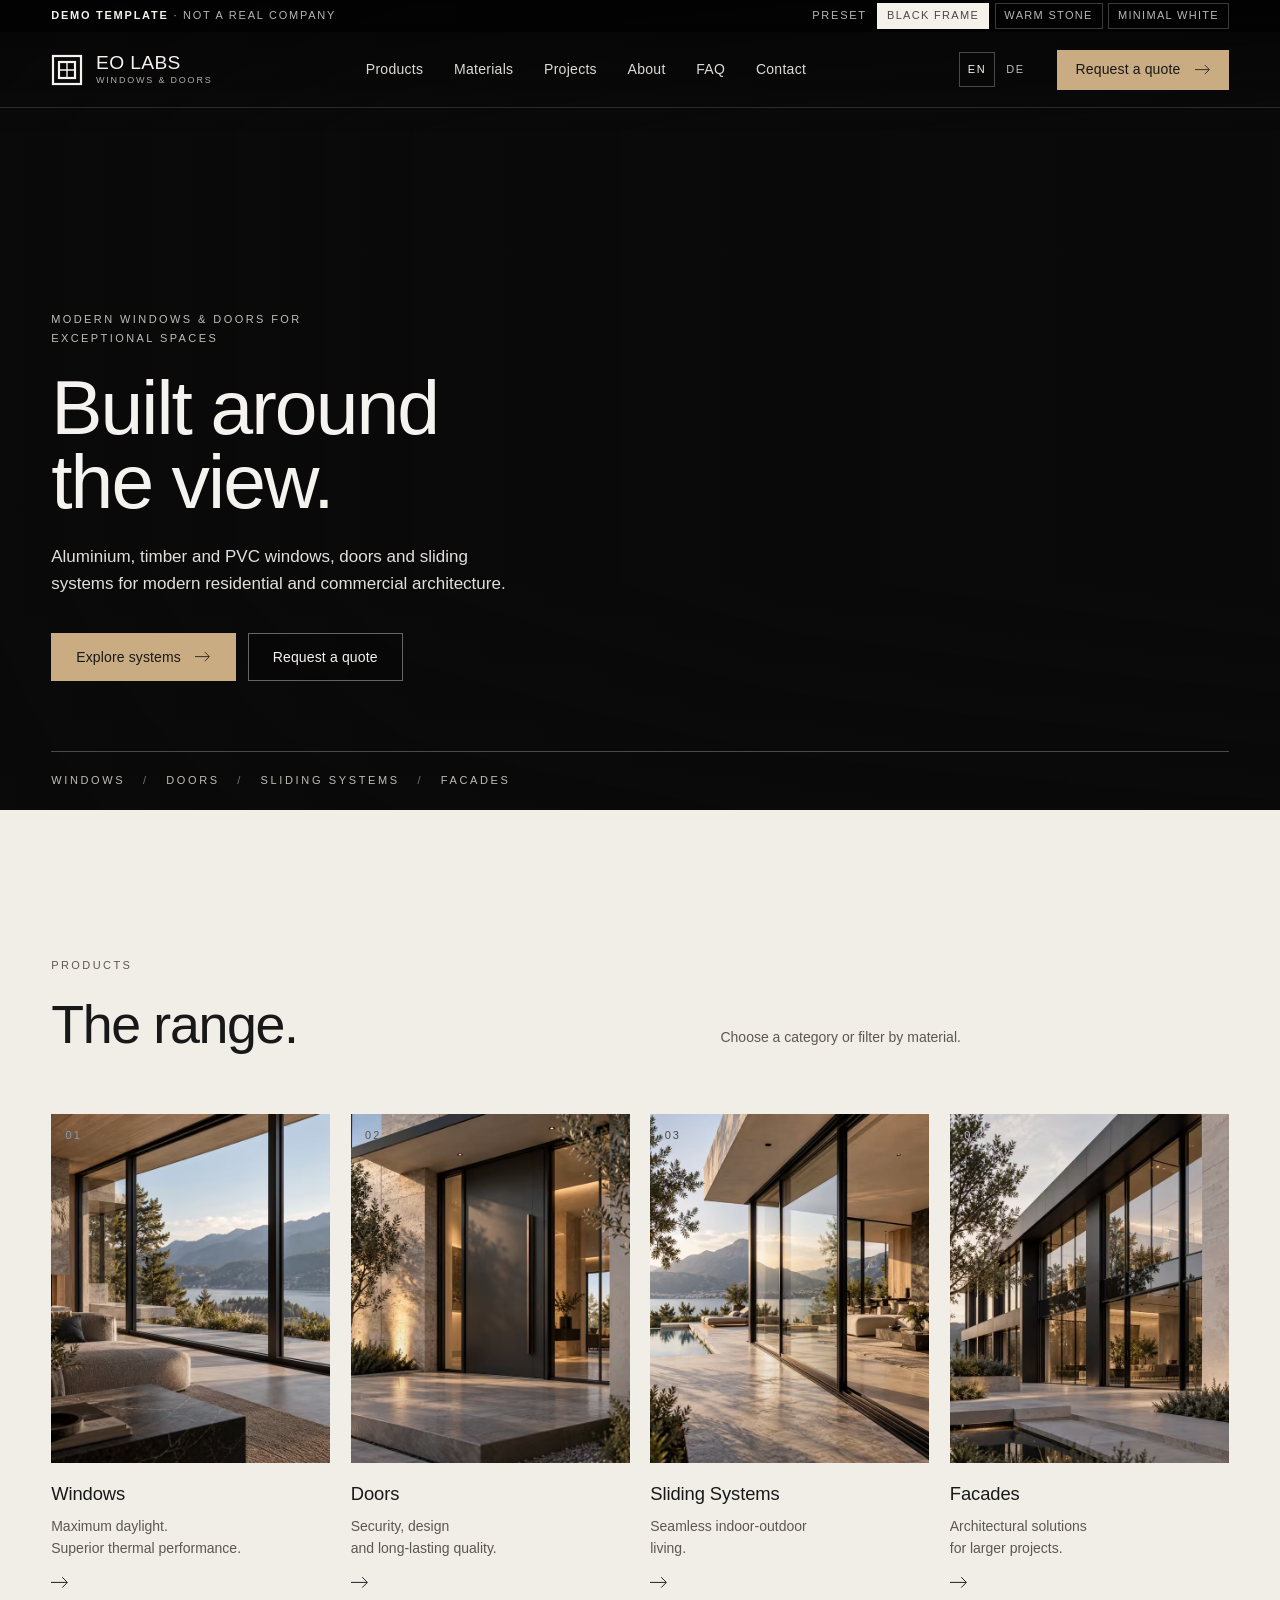
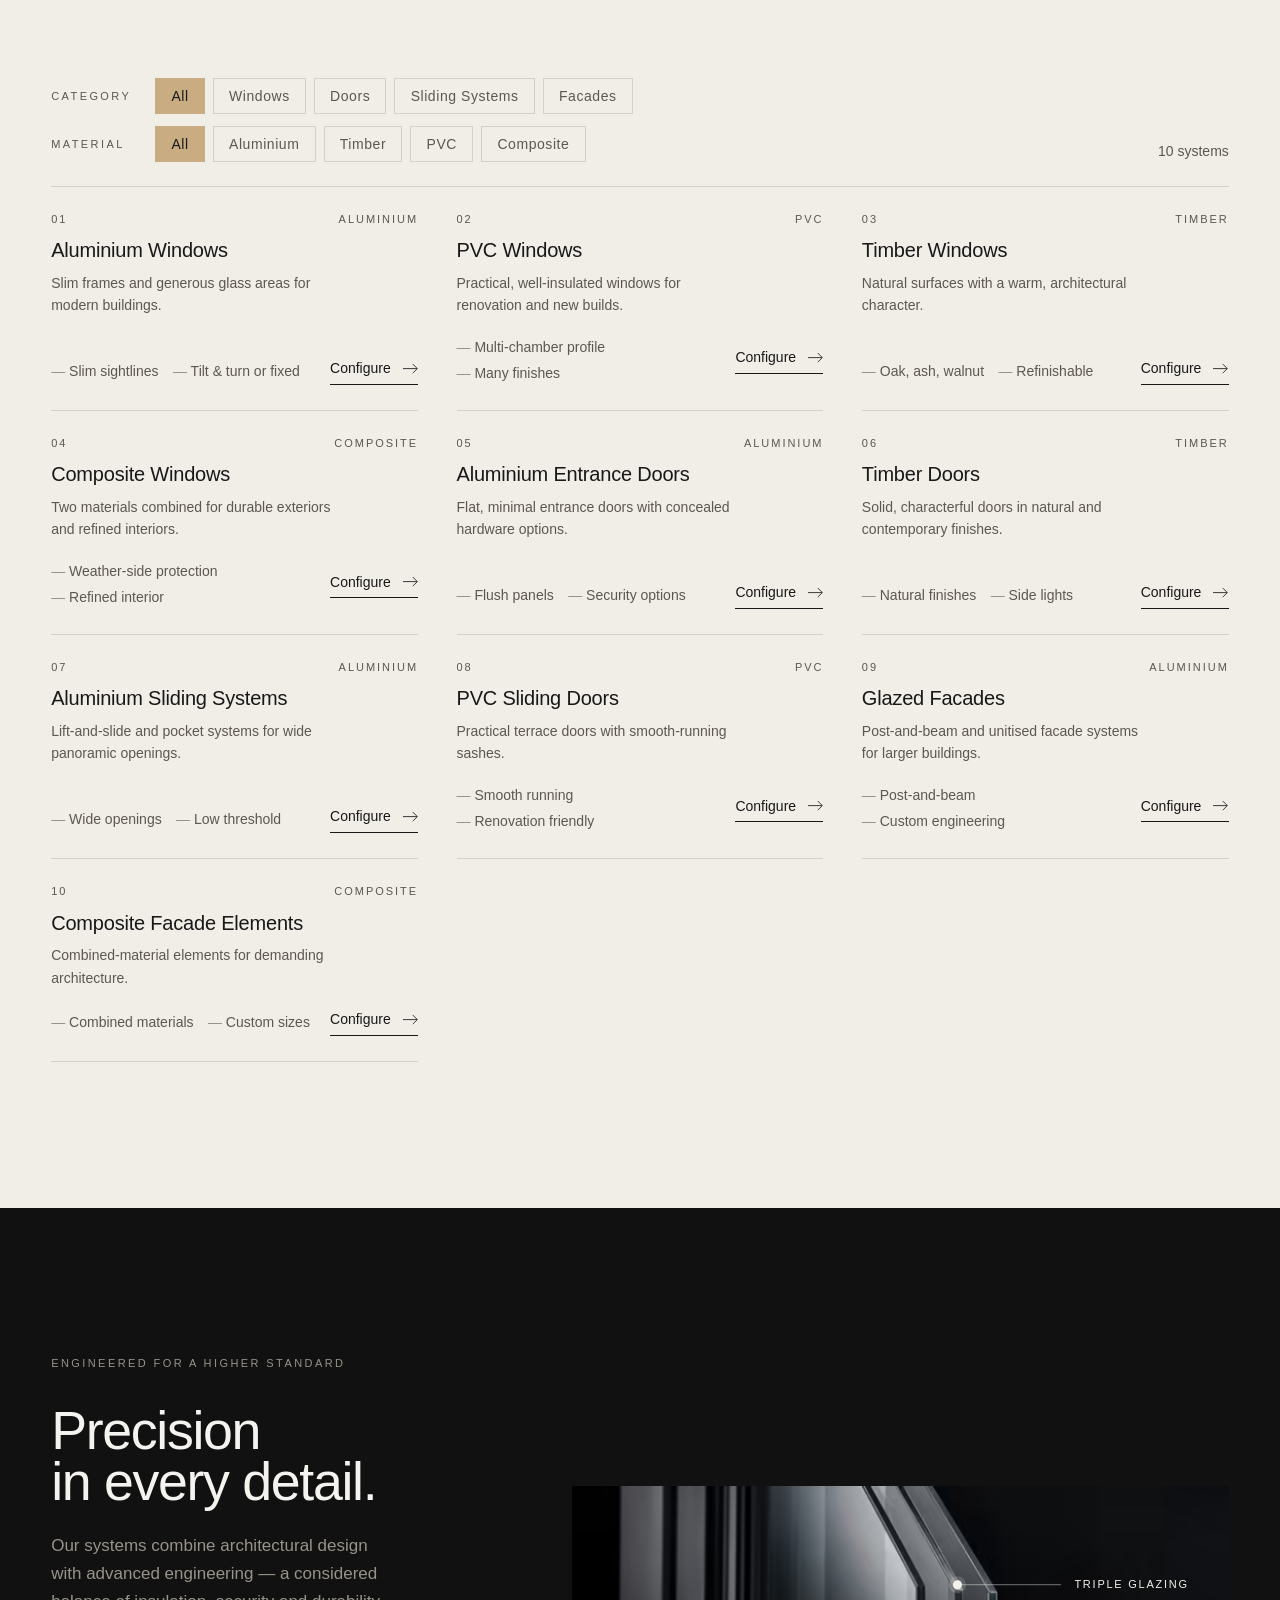
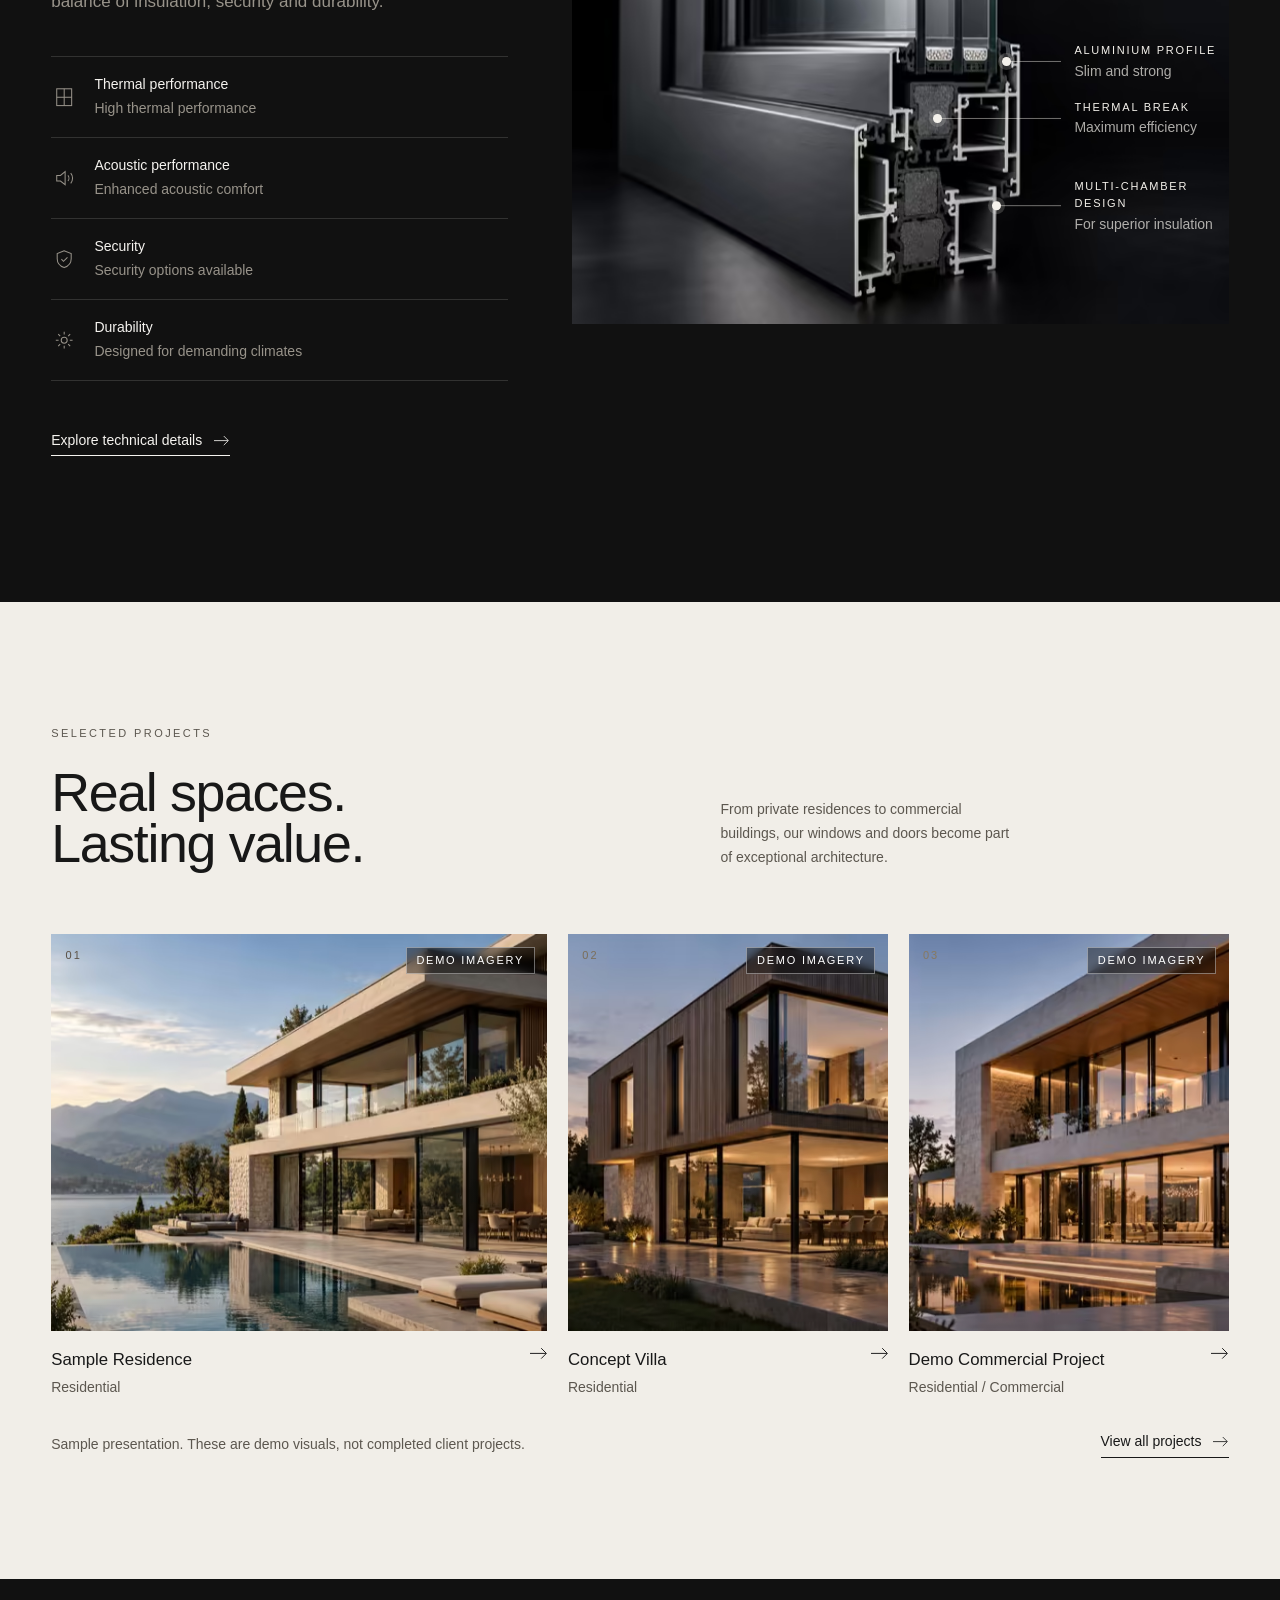
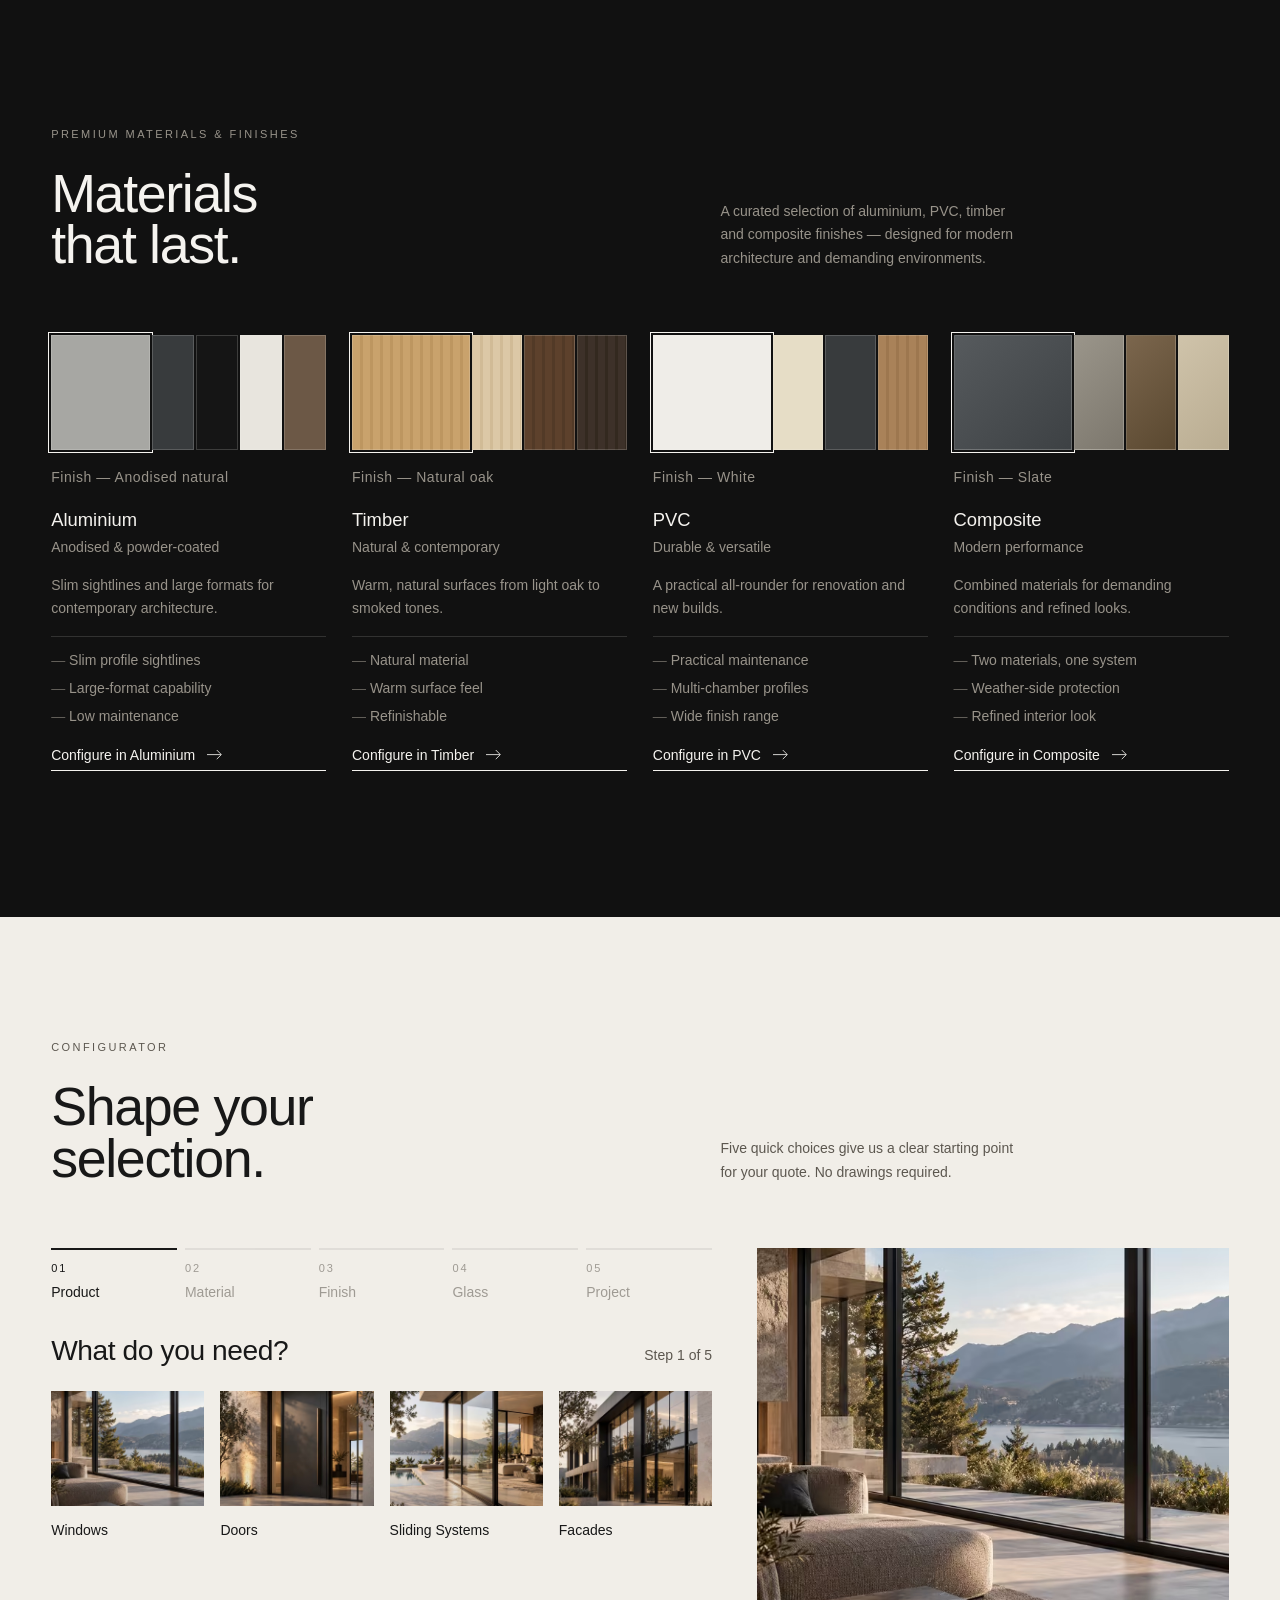
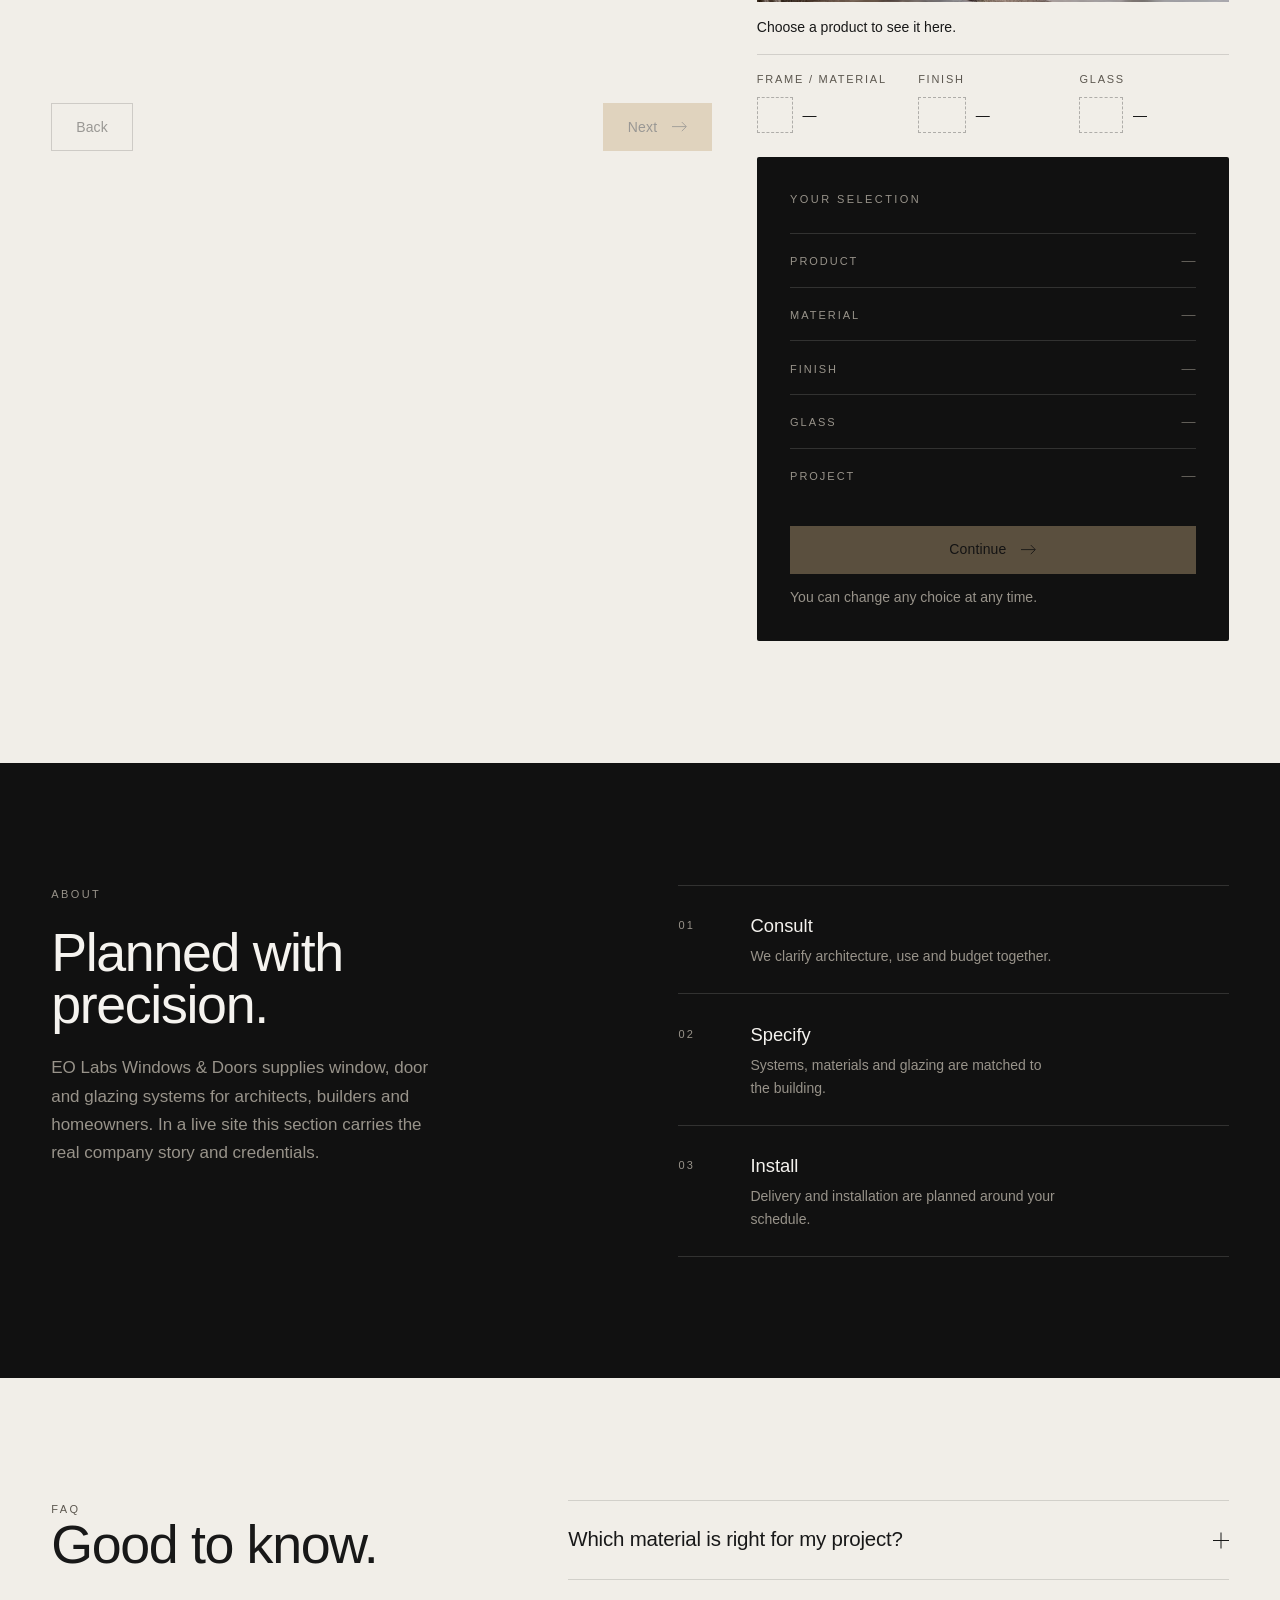
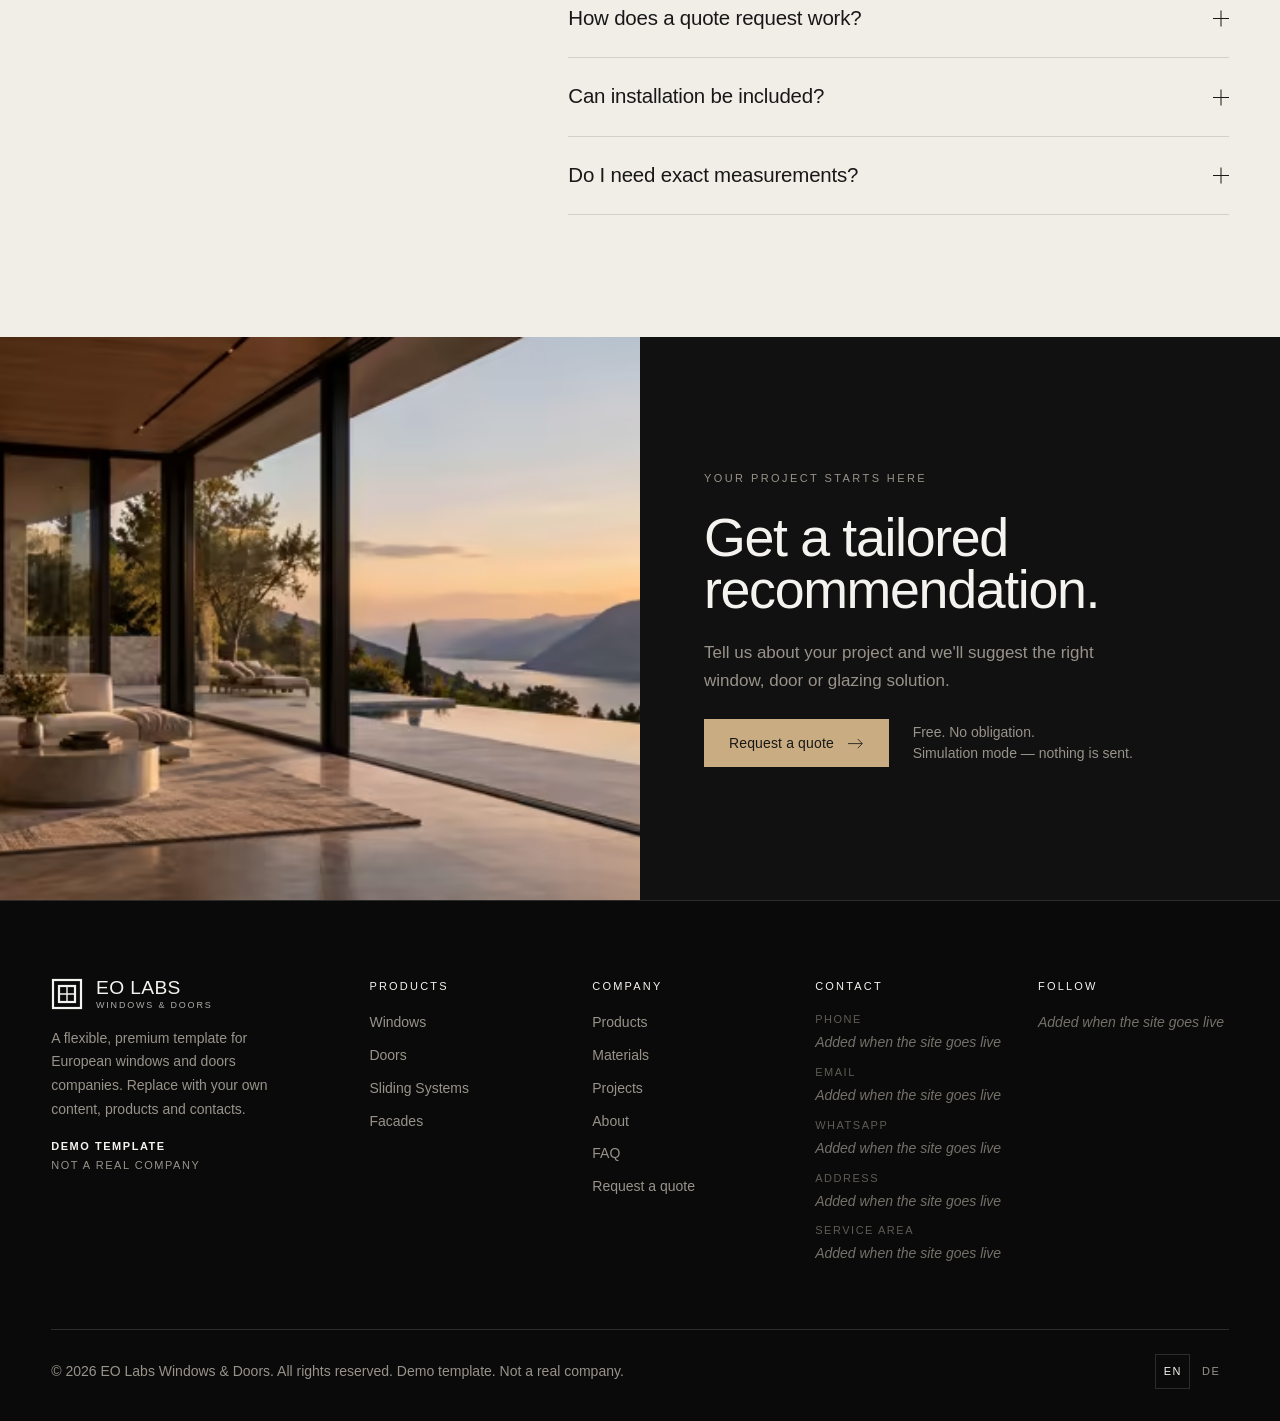
==== commit 79f4176a: "Configurator: single state drives live preview (cross-fade), material/finish/glass samples, step sta" ====
--- a/index.html
+++ b/index.html
@@ -1,5 +1,5 @@
 <!doctype html>
-<html lang="en" data-preset="black-frame" data-root="" data-hash="1xepp9m" data-switcher="1">
+<html lang="en" data-preset="black-frame" data-root="" data-hash="1uswh0p" data-switcher="1">
 <head>
   <meta charset="utf-8">
   <meta name="viewport" content="width=device-width, initial-scale=1">
@@ -186,7 +186,7 @@
 that last.</h2></div>
         <p class="section-head__text">A curated selection of aluminium, PVC, timber and composite finishes — designed for modern architecture and demanding environments.</p></div>
       <div class="material-grid" id="materialGrid" data-reveal><article class="material reveal-item" style="--i:0">
-        <div class="swatch-strip" role="group" aria-label="Finishes: Aluminium"><button type="button" class="swatch" style="--sw:linear-gradient(135deg,#d6d6d3,#9d9d9a)" data-swatch="aluminium:natural" aria-pressed="true" aria-label="Aluminium — Anodised natural" title="Anodised natural"></button><button type="button" class="swatch" style="--sw:#3a3d40" data-swatch="aluminium:anthracite" aria-pressed="false" aria-label="Aluminium — Anthracite" title="Anthracite"></button><button type="button" class="swatch" style="--sw:#141414" data-swatch="aluminium:black" aria-pressed="false" aria-label="Aluminium — Deep black" title="Deep black"></button><button type="button" class="swatch" style="--sw:#e9e9e5" data-swatch="aluminium:white" aria-pressed="false" aria-label="Aluminium — Pure white" title="Pure white"></button><button type="button" class="swatch" style="--sw:linear-gradient(135deg,#7a6650,#54442f)" data-swatch="aluminium:bronze" aria-pressed="false" aria-label="Aluminium — Bronze" title="Bronze"></button></div>
+        <div class="swatch-strip" role="group" aria-label="Finishes: Aluminium"><button type="button" class="swatch" style="--sw:#A7A7A3" data-swatch="aluminium:natural" aria-pressed="true" aria-label="Aluminium — Anodised natural" title="Anodised natural"></button><button type="button" class="swatch" style="--sw:#383B3D" data-swatch="aluminium:anthracite" aria-pressed="false" aria-label="Aluminium — Anthracite" title="Anthracite"></button><button type="button" class="swatch" style="--sw:#151515" data-swatch="aluminium:black" aria-pressed="false" aria-label="Aluminium — Deep black" title="Deep black"></button><button type="button" class="swatch" style="--sw:#E8E5DE" data-swatch="aluminium:white" aria-pressed="false" aria-label="Aluminium — Pure white" title="Pure white"></button><button type="button" class="swatch" style="--sw:#6C5846" data-swatch="aluminium:bronze" aria-pressed="false" aria-label="Aluminium — Bronze" title="Bronze"></button></div>
         <p class="material__caption" aria-live="polite">Finish — Anodised natural</p>
         <div><h3 class="material__title">Aluminium</h3><p class="material__sub">Anodised &amp; powder-coated</p></div>
         <p class="material__desc">Slim sightlines and large formats for contemporary architecture.</p>
@@ -200,7 +200,7 @@
         <ul class="material__features"><li>Natural material</li><li>Warm surface feel</li><li>Refinishable</li></ul>
         <button type="button" class="link" data-configure-material="timber"><span>Configure in Timber</span><span class="arrow" aria-hidden="true"><svg viewBox="0 0 22 16" fill="none" stroke="currentColor" stroke-width="1.2" aria-hidden="true"><path d="M0 8h20M14 1.5 20.5 8 14 14.5"/></svg></span></button>
       </article><article class="material reveal-item" style="--i:2">
-        <div class="swatch-strip" role="group" aria-label="Finishes: PVC"><button type="button" class="swatch" style="--sw:#f1f1ee" data-swatch="pvc:white" aria-pressed="true" aria-label="PVC — White" title="White"></button><button type="button" class="swatch" style="--sw:#e6ddc6" data-swatch="pvc:cream" aria-pressed="false" aria-label="PVC — Cream" title="Cream"></button><button type="button" class="swatch" style="--sw:#3b3e42" data-swatch="pvc:anthracite" aria-pressed="false" aria-label="PVC — Anthracite foil" title="Anthracite foil"></button><button type="button" class="swatch" style="--sw:repeating-linear-gradient(90deg, #a98259 0 7px, #9d774f 7px 10px)" data-swatch="pvc:oak-foil" aria-pressed="false" aria-label="PVC — Oak-effect foil" title="Oak-effect foil"></button></div>
+        <div class="swatch-strip" role="group" aria-label="Finishes: PVC"><button type="button" class="swatch" style="--sw:#EFEDE8" data-swatch="pvc:white" aria-pressed="true" aria-label="PVC — White" title="White"></button><button type="button" class="swatch" style="--sw:#e6ddc6" data-swatch="pvc:cream" aria-pressed="false" aria-label="PVC — Cream" title="Cream"></button><button type="button" class="swatch" style="--sw:#383B3D" data-swatch="pvc:anthracite" aria-pressed="false" aria-label="PVC — Anthracite foil" title="Anthracite foil"></button><button type="button" class="swatch" style="--sw:repeating-linear-gradient(90deg, #a98259 0 7px, #9d774f 7px 10px)" data-swatch="pvc:oak-foil" aria-pressed="false" aria-label="PVC — Oak-effect foil" title="Oak-effect foil"></button></div>
         <p class="material__caption" aria-live="polite">Finish — White</p>
         <div><h3 class="material__title">PVC</h3><p class="material__sub">Durable &amp; versatile</p></div>
         <p class="material__desc">A practical all-rounder for renovation and new builds.</p>
@@ -218,12 +218,14 @@
       <div class="section-head" data-reveal><div><p class="eyebrow">Configurator</p><h2 class="display-lg" id="config-title">Shape your
 selection.</h2></div>
         <p class="section-head__text">Five quick choices give us a clear starting point for your quote. No drawings required.</p></div>
-      <div class="config" id="config" data-reveal>
-      <div class="config__main">
-        <ol class="stepper" aria-label="Configurator"><li><button type="button" data-step="0" data-focus="st-product" aria-current="step" data-done="false"><span class="num">01</span><span class="name">Product</span></button></li><li><button type="button" data-step="1" data-focus="st-material"  data-done="false"><span class="num">02</span><span class="name">Material</span></button></li><li><button type="button" data-step="2" data-focus="st-finish"  data-done="false"><span class="num">03</span><span class="name">Finish</span></button></li><li><button type="button" data-step="3" data-focus="st-glass"  data-done="false"><span class="num">04</span><span class="name">Glass</span></button></li><li><button type="button" data-step="4" data-focus="st-projectType"  data-done="false"><span class="num">05</span><span class="name">Project</span></button></li></ol>
-        <div class="config__stage">
-          <div class="config__stage-head"><h3 class="config__prompt" id="cfgPrompt">What do you need?</h3><span class="config__hint">Step 1 of 5</span></div>
-          <div class="opt-media-grid" role="radiogroup" aria-labelledby="cfgPrompt">
+      <div class="config" id="config" data-reveal><div class="config__left">
+        <ol class="stepper" id="cfgStepper" aria-label="Configurator"><li><button type="button" class="step" data-step="0" data-state="active" data-focus="st-product" aria-current="step" >
+        <span class="num">01</span><span class="name">Product</span></button></li><li><button type="button" class="step" data-step="1" data-state="future" data-focus="st-material"  disabled aria-disabled="true">
+        <span class="num">02</span><span class="name">Material</span></button></li><li><button type="button" class="step" data-step="2" data-state="future" data-focus="st-finish"  disabled aria-disabled="true">
+        <span class="num">03</span><span class="name">Finish</span></button></li><li><button type="button" class="step" data-step="3" data-state="future" data-focus="st-glass"  disabled aria-disabled="true">
+        <span class="num">04</span><span class="name">Glass</span></button></li><li><button type="button" class="step" data-step="4" data-state="future" data-focus="st-projectType"  disabled aria-disabled="true">
+        <span class="num">05</span><span class="name">Project</span></button></li></ol>
+        <div class="config__stage" id="cfgStage"><div class="config__stage-head"><h3 class="config__prompt" id="cfgPrompt">What do you need?</h3><span class="config__hint">Step 1 of 5</span></div><div class="opt-media-grid" role="radiogroup" aria-labelledby="cfgPrompt">
         <button type="button" class="opt-media" role="radio" aria-checked="false" tabindex="0" data-opt="product:windows" data-focus="opt-windows">
           <span class="media" style="--ratio:4 / 3"><picture><source type="image/avif" srcset="assets/photos/cat-windows-640.avif 640w, assets/photos/cat-windows-960.avif 960w" sizes="(min-width: 961px) 14vw, 40vw"><source type="image/webp" srcset="assets/photos/cat-windows-640.webp 640w, assets/photos/cat-windows-960.webp 960w" sizes="(min-width: 961px) 14vw, 40vw"><img src="assets/photos/cat-windows-960.jpg" srcset="assets/photos/cat-windows-640.jpg 640w, assets/photos/cat-windows-960.jpg 960w" sizes="(min-width: 961px) 14vw, 40vw" alt="" width="960" height="1200" loading="lazy" decoding="async"></picture></span><span class="opt-media__title">Windows</span></button>
         <button type="button" class="opt-media" role="radio" aria-checked="false" tabindex="-1" data-opt="product:doors" data-focus="opt-doors">
@@ -231,22 +233,25 @@
         <button type="button" class="opt-media" role="radio" aria-checked="false" tabindex="-1" data-opt="product:sliding" data-focus="opt-sliding">
           <span class="media" style="--ratio:4 / 3"><picture><source type="image/avif" srcset="assets/photos/cat-sliding-640.avif 640w, assets/photos/cat-sliding-960.avif 960w" sizes="(min-width: 961px) 14vw, 40vw"><source type="image/webp" srcset="assets/photos/cat-sliding-640.webp 640w, assets/photos/cat-sliding-960.webp 960w" sizes="(min-width: 961px) 14vw, 40vw"><img src="assets/photos/cat-sliding-960.jpg" srcset="assets/photos/cat-sliding-640.jpg 640w, assets/photos/cat-sliding-960.jpg 960w" sizes="(min-width: 961px) 14vw, 40vw" alt="" width="960" height="1200" loading="lazy" decoding="async"></picture></span><span class="opt-media__title">Sliding Systems</span></button>
         <button type="button" class="opt-media" role="radio" aria-checked="false" tabindex="-1" data-opt="product:facades" data-focus="opt-facades">
-          <span class="media" style="--ratio:4 / 3"><picture><source type="image/avif" srcset="assets/photos/cat-facades-640.avif 640w, assets/photos/cat-facades-960.avif 960w" sizes="(min-width: 961px) 14vw, 40vw"><source type="image/webp" srcset="assets/photos/cat-facades-640.webp 640w, assets/photos/cat-facades-960.webp 960w" sizes="(min-width: 961px) 14vw, 40vw"><img src="assets/photos/cat-facades-960.jpg" srcset="assets/photos/cat-facades-640.jpg 640w, assets/photos/cat-facades-960.jpg 960w" sizes="(min-width: 961px) 14vw, 40vw" alt="" width="960" height="1200" loading="lazy" decoding="async"></picture></span><span class="opt-media__title">Facades</span></button></div>
-        </div>
-        <div class="config__nav">
-          <button type="button" class="btn btn--ghost" data-cfg-back data-focus="back" disabled><span>Back</span></button>
-          <button type="button" class="btn btn--primary" data-cfg-next data-focus="next" disabled><span>Next</span><span class="arrow" aria-hidden="true"><svg viewBox="0 0 22 16" fill="none" stroke="currentColor" stroke-width="1.2" aria-hidden="true"><path d="M0 8h20M14 1.5 20.5 8 14 14.5"/></svg></span></button>
-        </div>
-      </div>
-      <div class="config__preview preview" aria-label="Selection preview"><div class="preview__frame"><span class="media" style="--ratio:4 / 3"><picture><source type="image/avif" srcset="assets/photos/cat-windows-640.avif 640w, assets/photos/cat-windows-960.avif 960w" sizes="(min-width: 961px) 34vw, 100vw"><source type="image/webp" srcset="assets/photos/cat-windows-640.webp 640w, assets/photos/cat-windows-960.webp 960w" sizes="(min-width: 961px) 34vw, 100vw"><img src="assets/photos/cat-windows-960.jpg" srcset="assets/photos/cat-windows-640.jpg 640w, assets/photos/cat-windows-960.jpg 960w" sizes="(min-width: 961px) 34vw, 100vw" alt="" width="960" height="1200" loading="lazy" decoding="async"></picture></span>
-      </div>
-      <p class="preview__caption" aria-live="polite">Choose a product to see it here.</p></div>
-      <aside class="config__summary summary theme-dark" aria-labelledby="sumTitle">
-        <p class="eyebrow summary__title" id="sumTitle">Your selection</p>
-        <dl class="summary__rows"><div class="summary__row"><dt>Product</dt><dd class="is-empty"><button type="button" data-step="0" data-focus="sum-product" aria-label="Change: Product"><span>Not selected yet</span></button></dd></div><div class="summary__row"><dt>Material</dt><dd class="is-empty"><button type="button" data-step="1" data-focus="sum-material" aria-label="Change: Material"><span>Not selected yet</span></button></dd></div><div class="summary__row"><dt>Finish</dt><dd class="is-empty"><button type="button" data-step="2" data-focus="sum-finish" aria-label="Change: Finish"><span>Not selected yet</span></button></dd></div><div class="summary__row"><dt>Glass</dt><dd class="is-empty"><button type="button" data-step="3" data-focus="sum-glass" aria-label="Change: Glass"><span>Not selected yet</span></button></dd></div><div class="summary__row"><dt>Project</dt><dd class="is-empty"><button type="button" data-step="4" data-focus="sum-projectType" aria-label="Change: Project"><span>Not selected yet</span></button></dd></div></dl>
-        <button type="button" class="btn btn--primary" data-cfg-continue data-focus="continue" disabled><span>Continue</span><span class="arrow" aria-hidden="true"><svg viewBox="0 0 22 16" fill="none" stroke="currentColor" stroke-width="1.2" aria-hidden="true"><path d="M0 8h20M14 1.5 20.5 8 14 14.5"/></svg></span></button>
-        <p class="config__hint">You can change any choice at any time.</p>
-      </aside></div></div></section>
+          <span class="media" style="--ratio:4 / 3"><picture><source type="image/avif" srcset="assets/photos/cat-facades-640.avif 640w, assets/photos/cat-facades-960.avif 960w" sizes="(min-width: 961px) 14vw, 40vw"><source type="image/webp" srcset="assets/photos/cat-facades-640.webp 640w, assets/photos/cat-facades-960.webp 960w" sizes="(min-width: 961px) 14vw, 40vw"><img src="assets/photos/cat-facades-960.jpg" srcset="assets/photos/cat-facades-640.jpg 640w, assets/photos/cat-facades-960.jpg 960w" sizes="(min-width: 961px) 14vw, 40vw" alt="" width="960" height="1200" loading="lazy" decoding="async"></picture></span><span class="opt-media__title">Facades</span></button></div></div>
+        <div class="config__nav" id="cfgNav"><button type="button" class="btn btn--ghost" data-cfg-back data-focus="back" disabled><span>Back</span></button>
+      <button type="button" class="btn btn--primary" data-cfg-next data-focus="next" disabled><span>Next</span><span class="arrow" aria-hidden="true"><svg viewBox="0 0 22 16" fill="none" stroke="currentColor" stroke-width="1.2" aria-hidden="true"><path d="M0 8h20M14 1.5 20.5 8 14 14.5"/></svg></span></button></div>
+      </div>
+      <div class="config__right">
+        <div class="config__preview preview" id="cfgPreview" aria-label="Selection preview"><div class="preview__frame">
+        <div class="preview__layers" data-key="assets/photos/cat-windows-960.jpg|50% 50%"><div class="preview__layer is-on"><picture><source type="image/avif" srcset="assets/photos/cat-windows-640.avif 640w, assets/photos/cat-windows-960.avif 960w" sizes="(min-width: 961px) 34vw, 100vw"><source type="image/webp" srcset="assets/photos/cat-windows-640.webp 640w, assets/photos/cat-windows-960.webp 960w" sizes="(min-width: 961px) 34vw, 100vw"><img src="assets/photos/cat-windows-960.jpg" srcset="assets/photos/cat-windows-640.jpg 640w, assets/photos/cat-windows-960.jpg 960w" sizes="(min-width: 961px) 34vw, 100vw" alt="Large fixed window with slim black frame overlooking a lake and mountains" width="960" height="1200" style="object-position:50% 50%" loading="lazy" decoding="async"></picture></div></div>
+        <div class="preview__glass" style="background:transparent"></div>
+        <div class="preview__frost"></div>
+        <span class="preview__finish" style="--sw:transparent" aria-hidden="true"></span>
+      </div>
+      <p class="preview__context" hidden><span class="label">Project context</span> </p>
+      <p class="preview__caption" aria-live="polite">Choose a product to see it here.</p>
+      <div class="preview__samples" id="cfgSamples"><div class="sample"><span class="sample__label">Frame / material</span><span class="sample__row"><i class="sw is-empty" style="--sw:transparent"></i><span class="sample__text"><b>—</b></span></span></div><div class="sample"><span class="sample__label">Finish</span><span class="sample__row"><i class="frame-sample is-empty" style="--sw:transparent"></i><span class="sample__text"><b>—</b></span></span></div><div class="sample"><span class="sample__label">Glass</span><span class="sample__row"><i class="glass-sample is-empty" style="--ov:transparent"></i><span class="sample__text"><b>—</b></span></span></div></div></div>
+        <aside class="config__summary summary theme-dark" id="cfgSummary" aria-labelledby="sumTitle"><p class="eyebrow summary__title" id="sumTitle">Your selection</p>
+      <dl class="summary__rows" aria-live="polite"><div class="summary__row"><dt>Product</dt><dd class="is-empty"><button type="button" data-step="0" data-focus="sum-product" aria-label="Change: Product" ><span>—</span></button></dd></div><div class="summary__row"><dt>Material</dt><dd class="is-empty"><button type="button" data-step="1" data-focus="sum-material" aria-label="Change: Material" disabled><span>—</span></button></dd></div><div class="summary__row"><dt>Finish</dt><dd class="is-empty"><button type="button" data-step="2" data-focus="sum-finish" aria-label="Change: Finish" disabled><span>—</span></button></dd></div><div class="summary__row"><dt>Glass</dt><dd class="is-empty"><button type="button" data-step="3" data-focus="sum-glass" aria-label="Change: Glass" disabled><span>—</span></button></dd></div><div class="summary__row"><dt>Project</dt><dd class="is-empty"><button type="button" data-step="4" data-focus="sum-projectType" aria-label="Change: Project" disabled><span>—</span></button></dd></div></dl>
+      <button type="button" class="btn btn--primary" data-cfg-continue data-focus="continue" disabled><span>Continue</span><span class="arrow" aria-hidden="true"><svg viewBox="0 0 22 16" fill="none" stroke="currentColor" stroke-width="1.2" aria-hidden="true"><path d="M0 8h20M14 1.5 20.5 8 14 14.5"/></svg></span></button>
+      <p class="config__hint">You can change any choice at any time.</p></aside>
+      </div></div></div></section>
 <section class="section theme-dark" id="about" aria-labelledby="about-title"><div class="container about__grid">
       <div class="about__copy" data-reveal><p class="eyebrow">About</p><h2 class="display-lg" id="about-title">Planned with
 precision.</h2>
--- a/css/sections.css
+++ b/css/sections.css
@@ -132,17 +132,20 @@
 .materials__all { margin-top: var(--space-7); }
 
 /* ================= CONFIGURATOR ================= */
-/* layout: main (steps) left, preview + selection right; mobile order = preview → steps → selection */
-.config { display: grid; grid-template-columns: minmax(0, 1.45fr) minmax(0, 1fr); grid-template-areas: "main preview" "main summary"; gap: clamp(1.5rem, 3vw, 2.5rem) clamp(1.5rem, 3.5vw, 3.5rem); align-items: start; }
-.config__main { grid-area: main; } .config__preview { grid-area: preview; } .config__summary { grid-area: summary; }
-.config__main { display: grid; gap: var(--space-6); min-width: 0; }
+/* layout: left = steps · options · nav, right = preview + selection. Mobile order: steps → options → preview → selection → nav */
+.config { display: grid; grid-template-columns: minmax(0, 1.4fr) minmax(0, 1fr); gap: clamp(1.5rem, 3.5vw, 3.5rem); align-items: start; }
+.config__left { display: grid; gap: var(--space-6); min-width: 0; }
+.config__right { display: grid; gap: var(--space-5); min-width: 0; position: sticky; top: calc(var(--header-h) + var(--demo-bar-h) + 1.25rem); }
 .stepper { display: grid; grid-template-columns: repeat(5, 1fr); gap: .5rem; }
-.stepper button { display: grid; gap: .35rem; padding-top: .8rem; border-top: 2px solid var(--line); text-align: left; color: var(--fg-muted); transition: border-color var(--transition-fast), color var(--transition-fast); }
-.stepper button:hover { color: var(--fg); }
-.stepper button[aria-current="step"] { color: var(--fg); border-top-color: var(--fg); }
-.stepper button[data-done="true"] { border-top-color: var(--color-accent); }
-.stepper .num { font-size: var(--fs-label); letter-spacing: .18em; }
-.stepper .name { font-size: var(--fs-sm); }
+.step { display: grid; gap: .4rem; padding-top: .8rem; border-top: 2px solid var(--line); text-align: left; color: var(--fg-muted); transition: border-color var(--transition-medium), color var(--transition-fast); width: 100%; }
+.step:disabled { cursor: default; opacity: .55; }
+.step:not(:disabled):hover { color: var(--fg); }
+.step[data-state="done"] { border-top-color: var(--color-accent); color: var(--fg); }
+.step[data-state="active"] { border-top-color: var(--fg); color: var(--fg); }
+.step .num { font-size: var(--fs-label); letter-spacing: .18em; height: 1em; display: flex; align-items: center; }
+.step .num svg { width: .95rem; height: .95rem; color: var(--color-accent); }
+.theme-light .step[data-state="done"] .num svg { color: #8a6c43; }
+.step .name { font-size: var(--fs-sm); }
 .config__stage { min-height: 21rem; display: grid; gap: var(--space-5); align-content: start; }
 .config__stage-head { display: flex; justify-content: space-between; gap: var(--space-4); align-items: baseline; }
 .config__prompt { font-family: var(--font-display); font-weight: var(--fw-display); font-size: var(--fs-display-md); letter-spacing: -.015em; line-height: 1.15; }
@@ -164,7 +167,8 @@
 .summary__row { display: flex; justify-content: space-between; align-items: baseline; gap: var(--space-4); padding: .95rem 0; border-top: 1px solid var(--line); text-align: left; width: 100%; }
 .summary__row dt { font-size: var(--fs-label); letter-spacing: .18em; text-transform: uppercase; color: var(--fg-muted); }
 .summary__row dd { font-size: var(--fs-sm); text-align: right; display: flex; align-items: center; gap: .6rem; justify-content: flex-end; }
-.summary__row dd.is-empty { color: var(--fg-muted); }
+.summary__row dd.is-empty { color: var(--fg-muted); opacity: .6; }
+.summary__row dd button:disabled { cursor: default; }
 .summary__row dd button { display: flex; align-items: center; gap: .6rem; justify-content: flex-end; text-align: right; }
 .summary__row .swatch { width: .9rem; height: .9rem; }
 .summary__row dd button:hover { text-decoration: underline; text-underline-offset: .3em; }
@@ -269,12 +273,42 @@
 .quote__done .actions { display: flex; flex-wrap: wrap; gap: var(--space-3); }
 
 /* configurator: preview, material samples, glass glyphs */
-.preview__frame { position: relative; }
-.preview__finish { position: absolute; left: 1rem; bottom: 1rem; width: 2.75rem; height: 2.75rem; background: var(--sw); border: 2px solid #F5F3EF; }
-.preview__caption { margin-top: .75rem; font-size: var(--fs-sm); color: var(--fg-muted); min-height: 1.5em; }
 .option-grid--material { grid-template-columns: repeat(auto-fill, minmax(min(100%, 12rem), 1fr)); }
 .mini-swatches { display: flex; height: 2.25rem; gap: 2px; margin-bottom: .75rem; }
 .mini-swatches i { flex: 1; background: var(--sw); border: 1px solid color-mix(in srgb, var(--fg) 14%, transparent); }
 .option--glass .glyph { width: 3rem; height: 2.4rem; margin-bottom: .5rem; color: var(--fg); }
 .option:disabled .mini-swatches { filter: grayscale(1); }
 .lang-switch .sr { position: absolute; }
+
+/* preview: cross-fading photo, glass treatment layers, material / finish / glass samples */
+.preview__frame { position: relative; aspect-ratio: 4 / 3; overflow: hidden; background: color-mix(in srgb, var(--fg, #888) 10%, transparent); }
+.preview__layers, .preview__layer { position: absolute; inset: 0; }
+.preview__layer { opacity: 0; transition: opacity 280ms ease; }
+.preview__layer.is-on { opacity: 1; }
+.preview__layer picture { display: block; height: 100%; }
+.preview__layer img { width: 100%; height: 100%; object-fit: cover; display: block; filter: var(--media-filter); }
+.preview__glass { position: absolute; inset: 0; pointer-events: none; transition: background 280ms ease; }
+.preview__frost { position: absolute; inset: 0; pointer-events: none; opacity: 0; background: rgba(240, 240, 236, .14); -webkit-backdrop-filter: blur(2.5px); backdrop-filter: blur(2.5px); transition: opacity 280ms ease; }
+.preview__frost.is-on { opacity: 1; }
+.preview__finish { position: absolute; left: 1rem; bottom: 1rem; width: 2.75rem; height: 2.75rem; background: var(--sw); border: 2px solid #F5F3EF; opacity: 0; transform: scale(.92); transition: opacity 240ms ease, transform 240ms ease, background 240ms ease; }
+.preview__finish.is-on { opacity: 1; transform: none; }
+.preview__caption { margin-top: .85rem; font-size: var(--fs-sm); color: var(--fg); min-height: 1.5em; }
+.preview__context { margin-top: .75rem; font-size: var(--fs-sm); color: var(--fg-muted); }
+.preview__context .label { margin-right: .5rem; }
+.preview__samples { display: grid; grid-template-columns: repeat(3, minmax(0, 1fr)); gap: .75rem; margin-top: 1rem; padding-top: 1rem; border-top: 1px solid var(--line); }
+.sample { display: grid; gap: .5rem; align-content: start; min-width: 0; }
+.sample__label { font-size: var(--fs-label); letter-spacing: .16em; text-transform: uppercase; color: var(--fg-muted); }
+.sample__row { display: flex; gap: .6rem; align-items: center; min-width: 0; }
+.sample__text { display: grid; min-width: 0; font-size: var(--fs-sm); line-height: 1.3; }
+.sample__text b { font-weight: 500; overflow-wrap: anywhere; }
+.sample__text small { color: var(--fg-muted); font-size: .75rem; }
+.sw, .frame-sample, .glass-sample { flex: none; display: block; }
+.sw { width: 2.25rem; height: 2.25rem; background: var(--sw); border: 1px solid color-mix(in srgb, var(--fg) 18%, transparent); transition: background 240ms ease; }
+.frame-sample { width: 3rem; height: 2.25rem; border: .5rem solid var(--sw); background: linear-gradient(160deg, #cfd6d8, #8d9a9e 60%, #b9c3c5); transition: border-color 240ms ease; }
+.glass-sample { position: relative; width: 2.75rem; height: 2.25rem; overflow: hidden; background: linear-gradient(180deg, #dfe6e8 0%, #c6d0d3 52%, #8b8f86 52%, #6f6f66 100%); border: 1px solid color-mix(in srgb, var(--fg) 18%, transparent); }
+.glass-sample::after { content: ""; position: absolute; inset: 0; background: var(--ov); transition: background 240ms ease; }
+.glass-sample.is-frosted::after { -webkit-backdrop-filter: blur(3px); backdrop-filter: blur(3px); background: rgba(245, 245, 240, .45); }
+.sw.is-empty, .frame-sample.is-empty, .glass-sample.is-empty { background: transparent; border: 1px dashed color-mix(in srgb, var(--fg) 30%, transparent); }
+.frame-sample.is-empty { border-width: 1px; }
+.glass-sample.is-empty::after { display: none; }
+@media (prefers-reduced-motion: reduce) { .preview__layer, .preview__glass, .preview__frost, .preview__finish { transition-duration: .01ms; } }
--- a/css/responsive.css
+++ b/css/responsive.css
@@ -27,8 +27,11 @@
   .section-head { grid-template-columns: 1fr; gap: var(--space-5); align-items: start; }
   .category-grid { grid-template-columns: repeat(2, minmax(0, 1fr)); row-gap: var(--space-6); }
   .precision__grid, .about__grid, .faq__grid { grid-template-columns: 1fr; }
-  .config { grid-template-columns: 1fr; grid-template-areas: "preview" "main" "summary"; }
-  .config__preview { max-width: 36rem; }
+  /* mobile/tablet order: steps → options → preview → selection → back/next */
+  .config { display: flex; flex-direction: column; gap: var(--space-5); }
+  .config__left, .config__right { display: contents; }
+  .stepper { order: 1; } .config__stage { order: 2; } .config__preview { order: 3; max-width: 40rem; } .config__summary { order: 4; } .config__nav { order: 5; }
+  .config__right { position: static; }
   .tech { justify-self: stretch; max-width: 40rem; }
   .project-grid { grid-template-columns: repeat(2, minmax(0, 1fr)); }
   .project:first-child { grid-column: 1 / -1; }
@@ -83,9 +86,13 @@
   .anno-legend li::before { counter-increment: l; content: counter(l); display: grid; place-items: center; width: 1.5rem; height: 1.5rem; border: 1px solid var(--fg); color: var(--fg); font-size: .65rem; border-radius: 50%; }
   .anno-legend b { display: block; color: var(--fg); font-weight: 500; font-size: var(--fs-label); letter-spacing: .14em; text-transform: uppercase; }
 
-  .stepper .name { display: none; }
-  .stepper button[aria-current="step"] .name { display: block; grid-column: 1 / -1; }
+  .step .name { display: none; }
+  .step[aria-current="step"] .name { display: block; grid-column: 1 / -1; }
   .stepper { grid-template-columns: repeat(5, 1fr); }
+  .finish-grid { grid-template-columns: repeat(3, minmax(0, 1fr)); gap: .9rem .75rem; }
+  .finish .swatch { width: 100%; height: 3.25rem; }
+  .preview__samples { gap: .5rem; }
+  .sample__row { flex-direction: column; align-items: flex-start; gap: .4rem; }
   .config__stage { min-height: 0; }
   .config__nav .btn { flex: 1; }
   .option-grid { grid-template-columns: 1fr 1fr; }
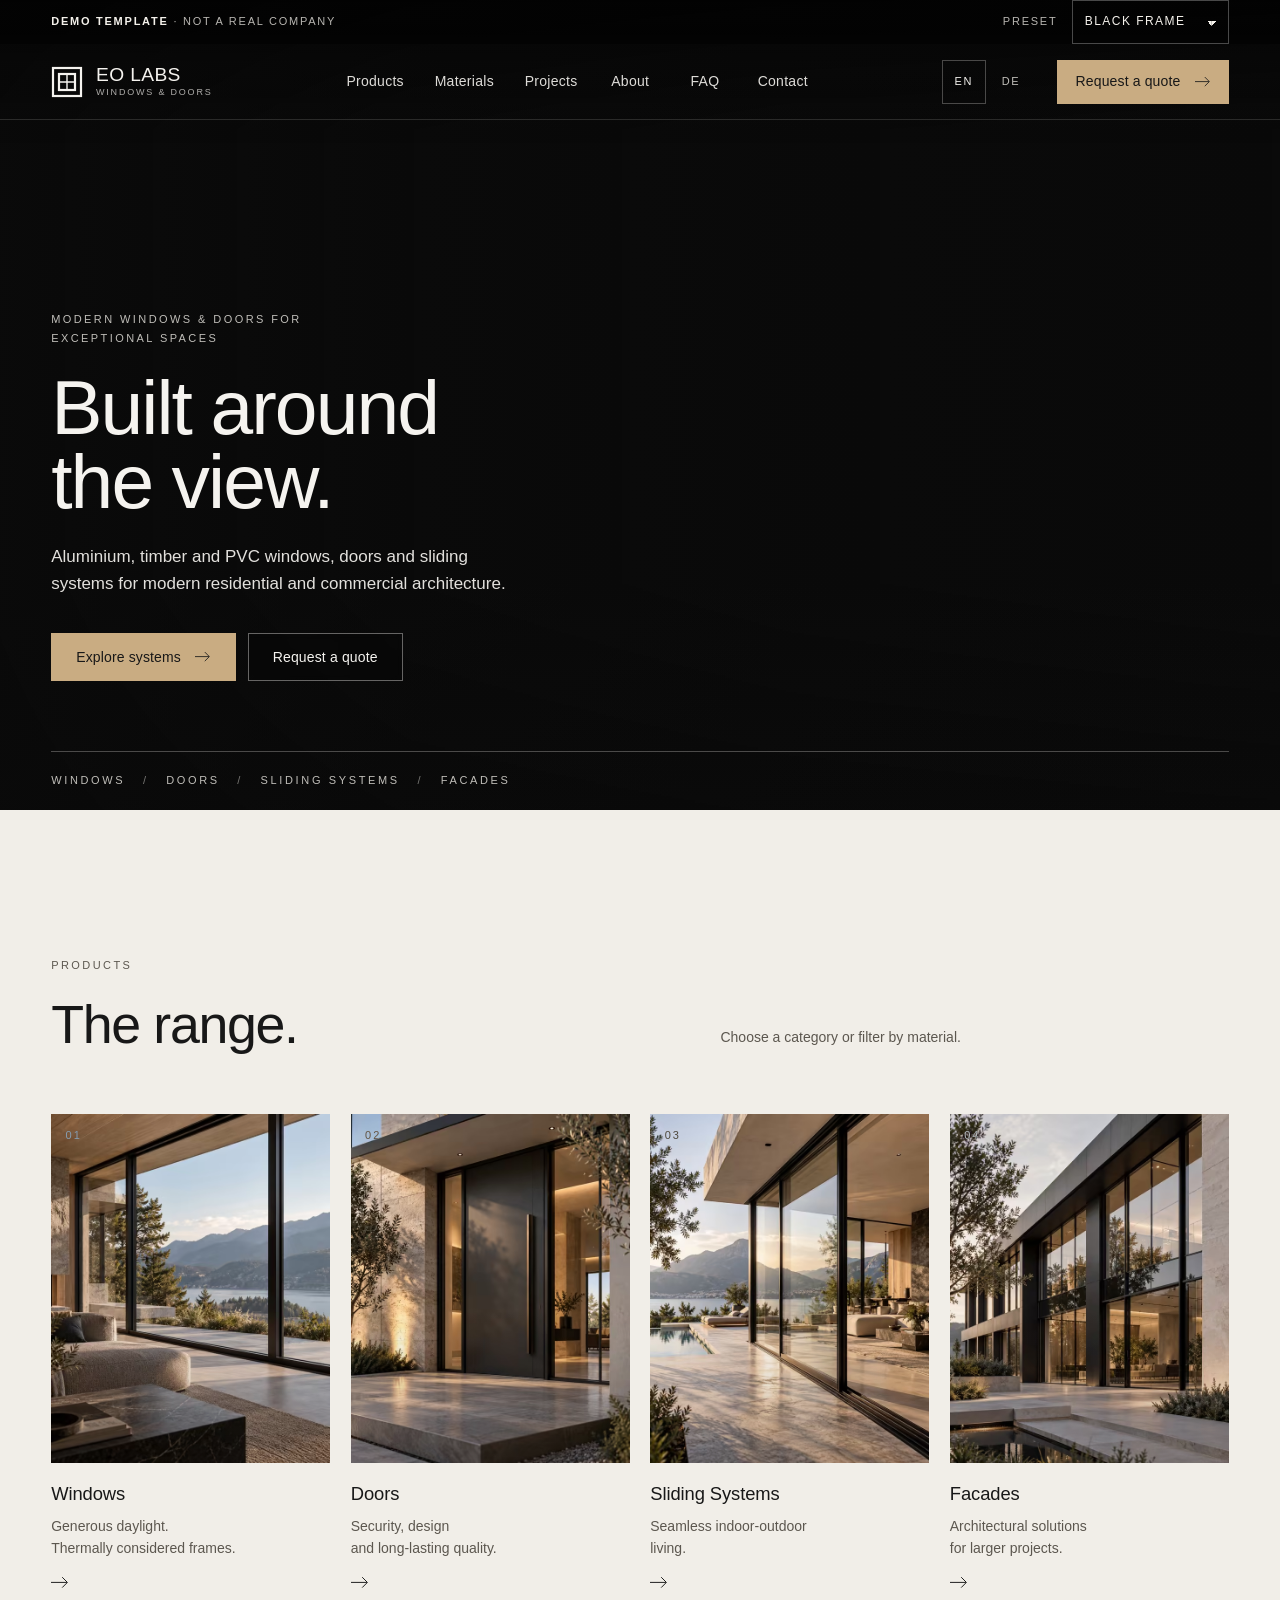
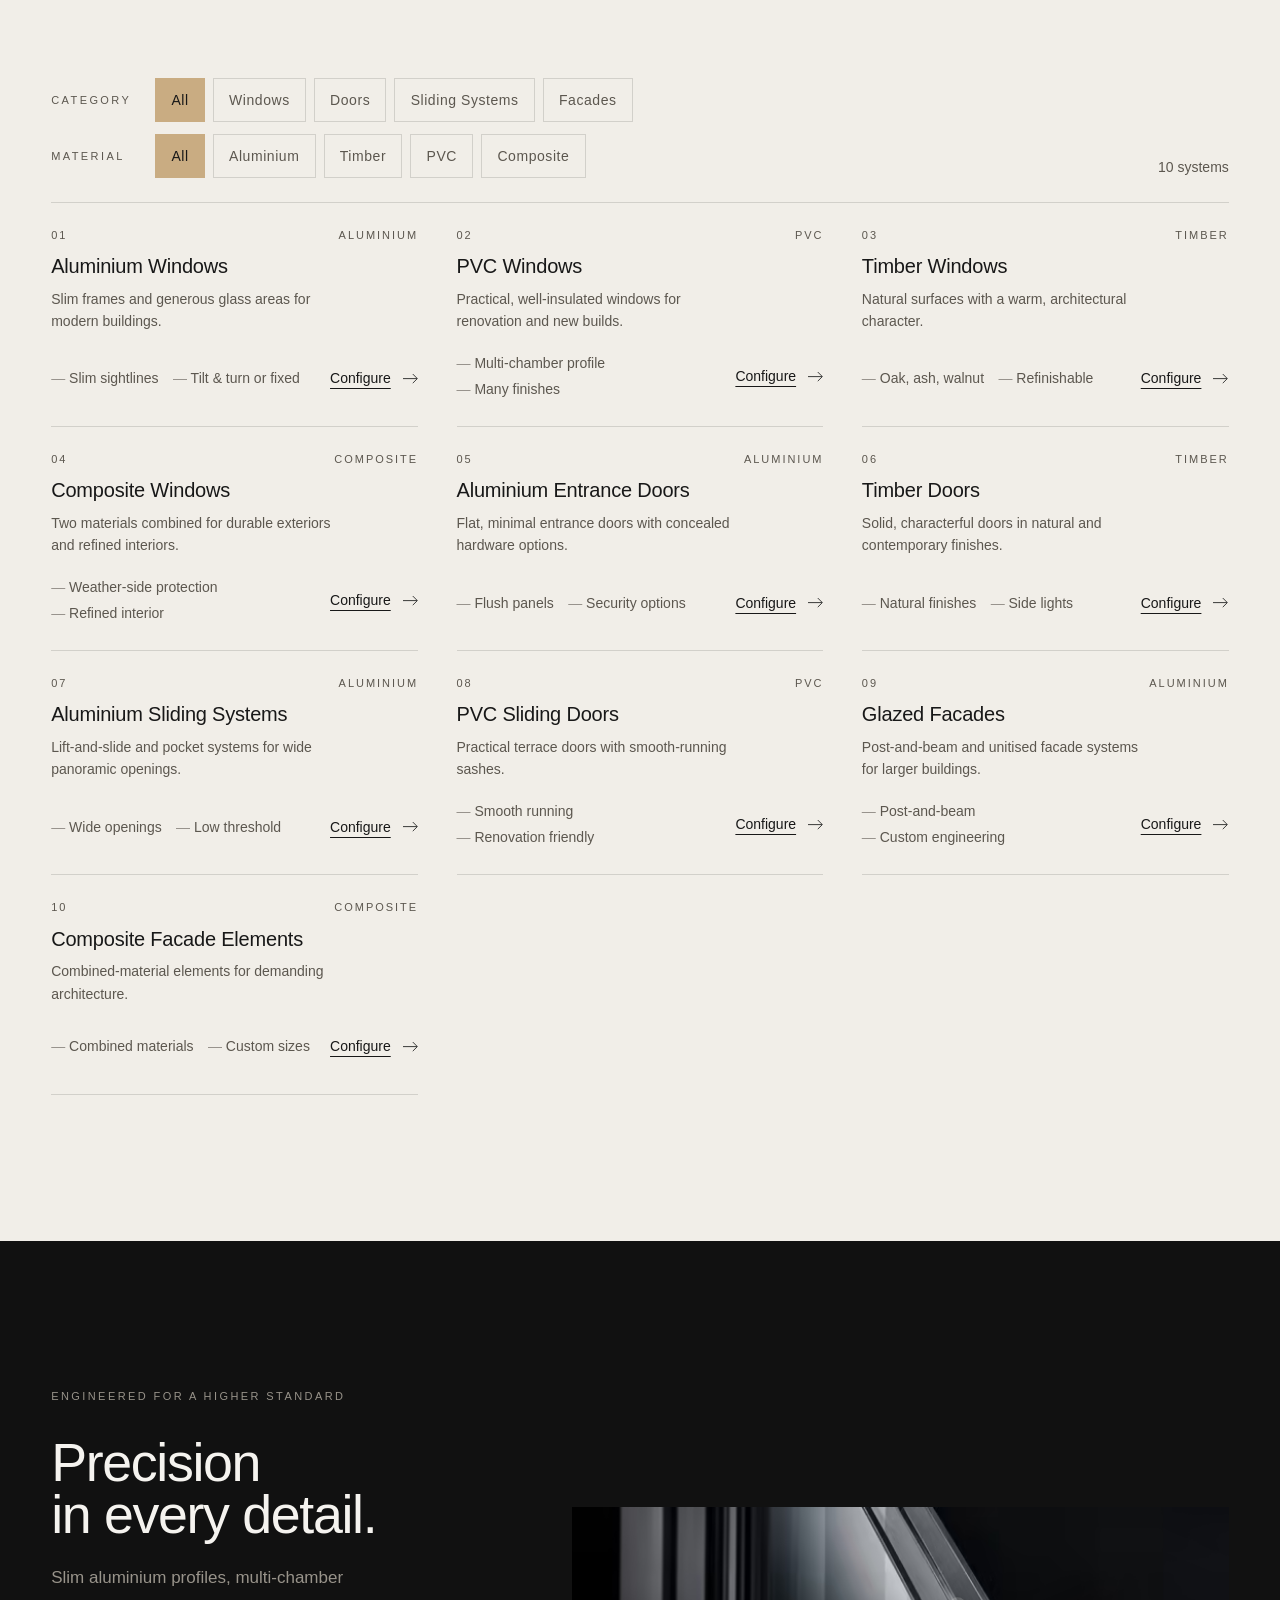
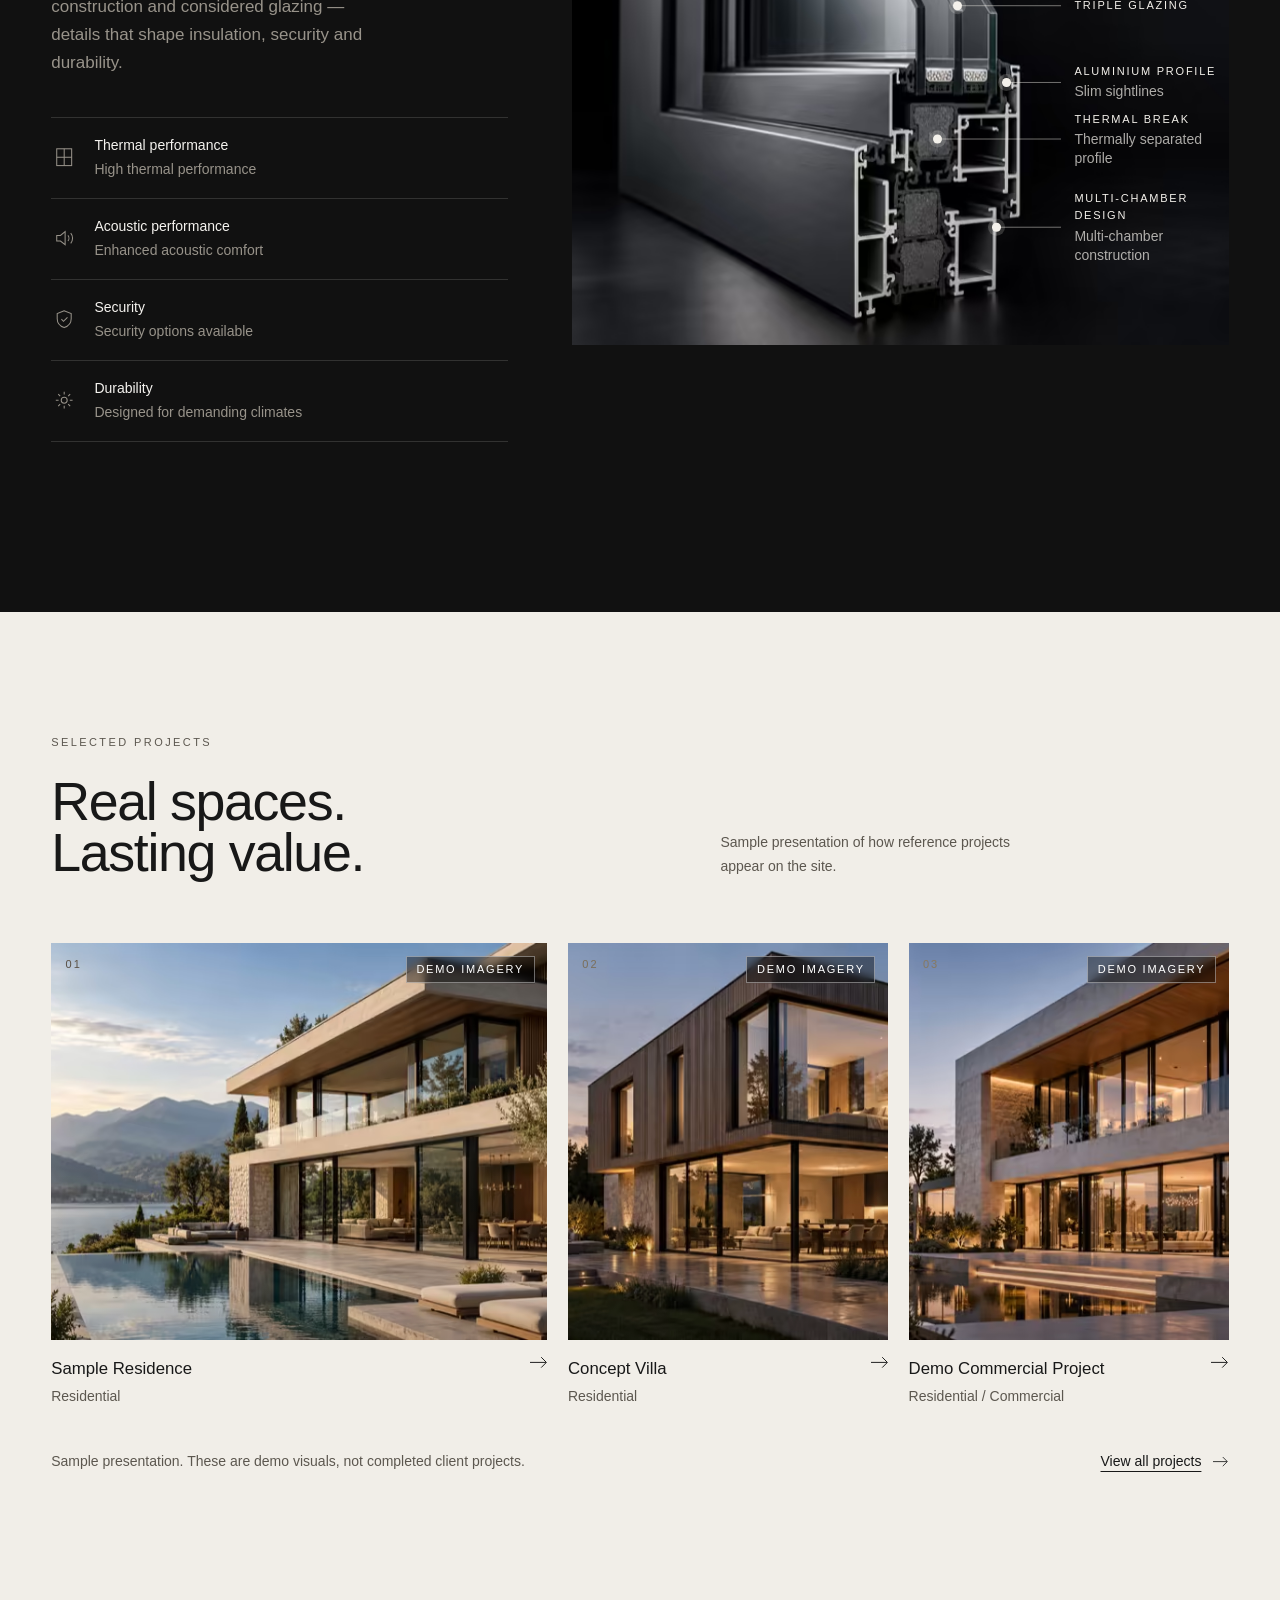
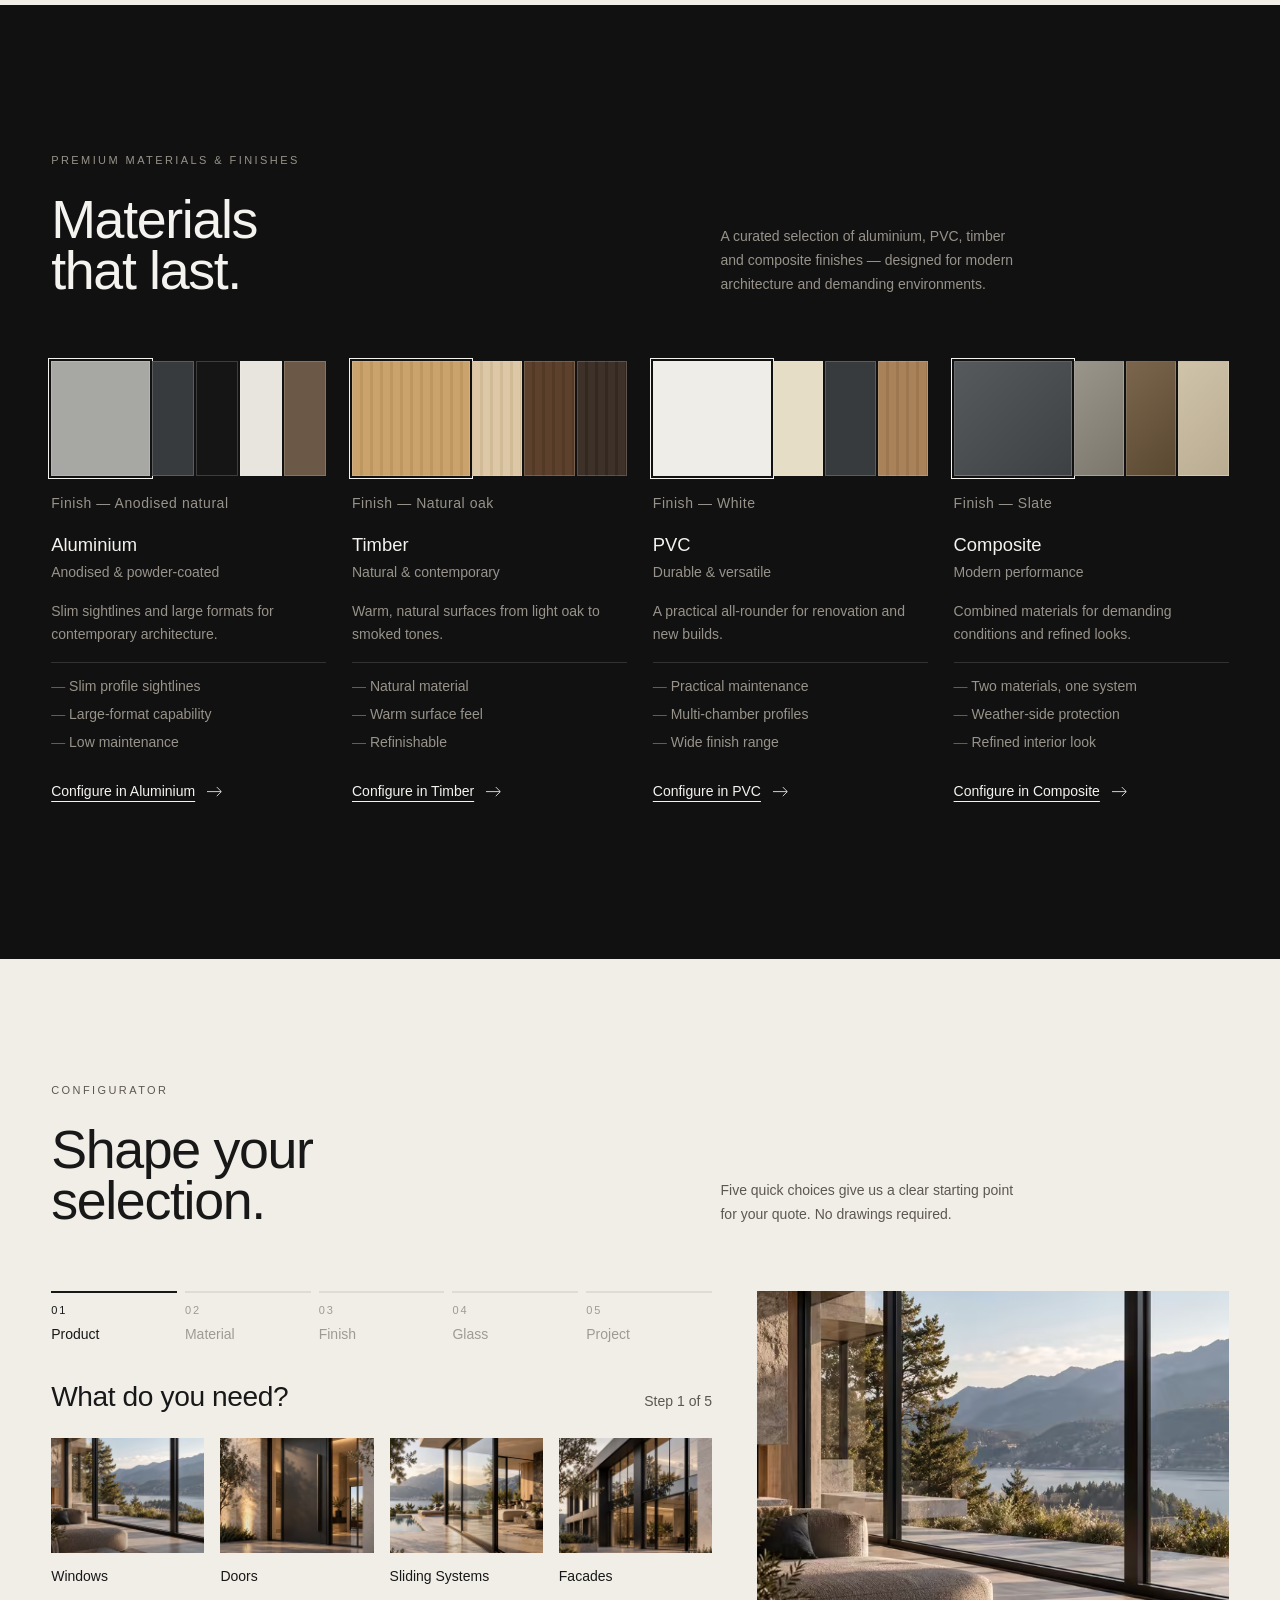
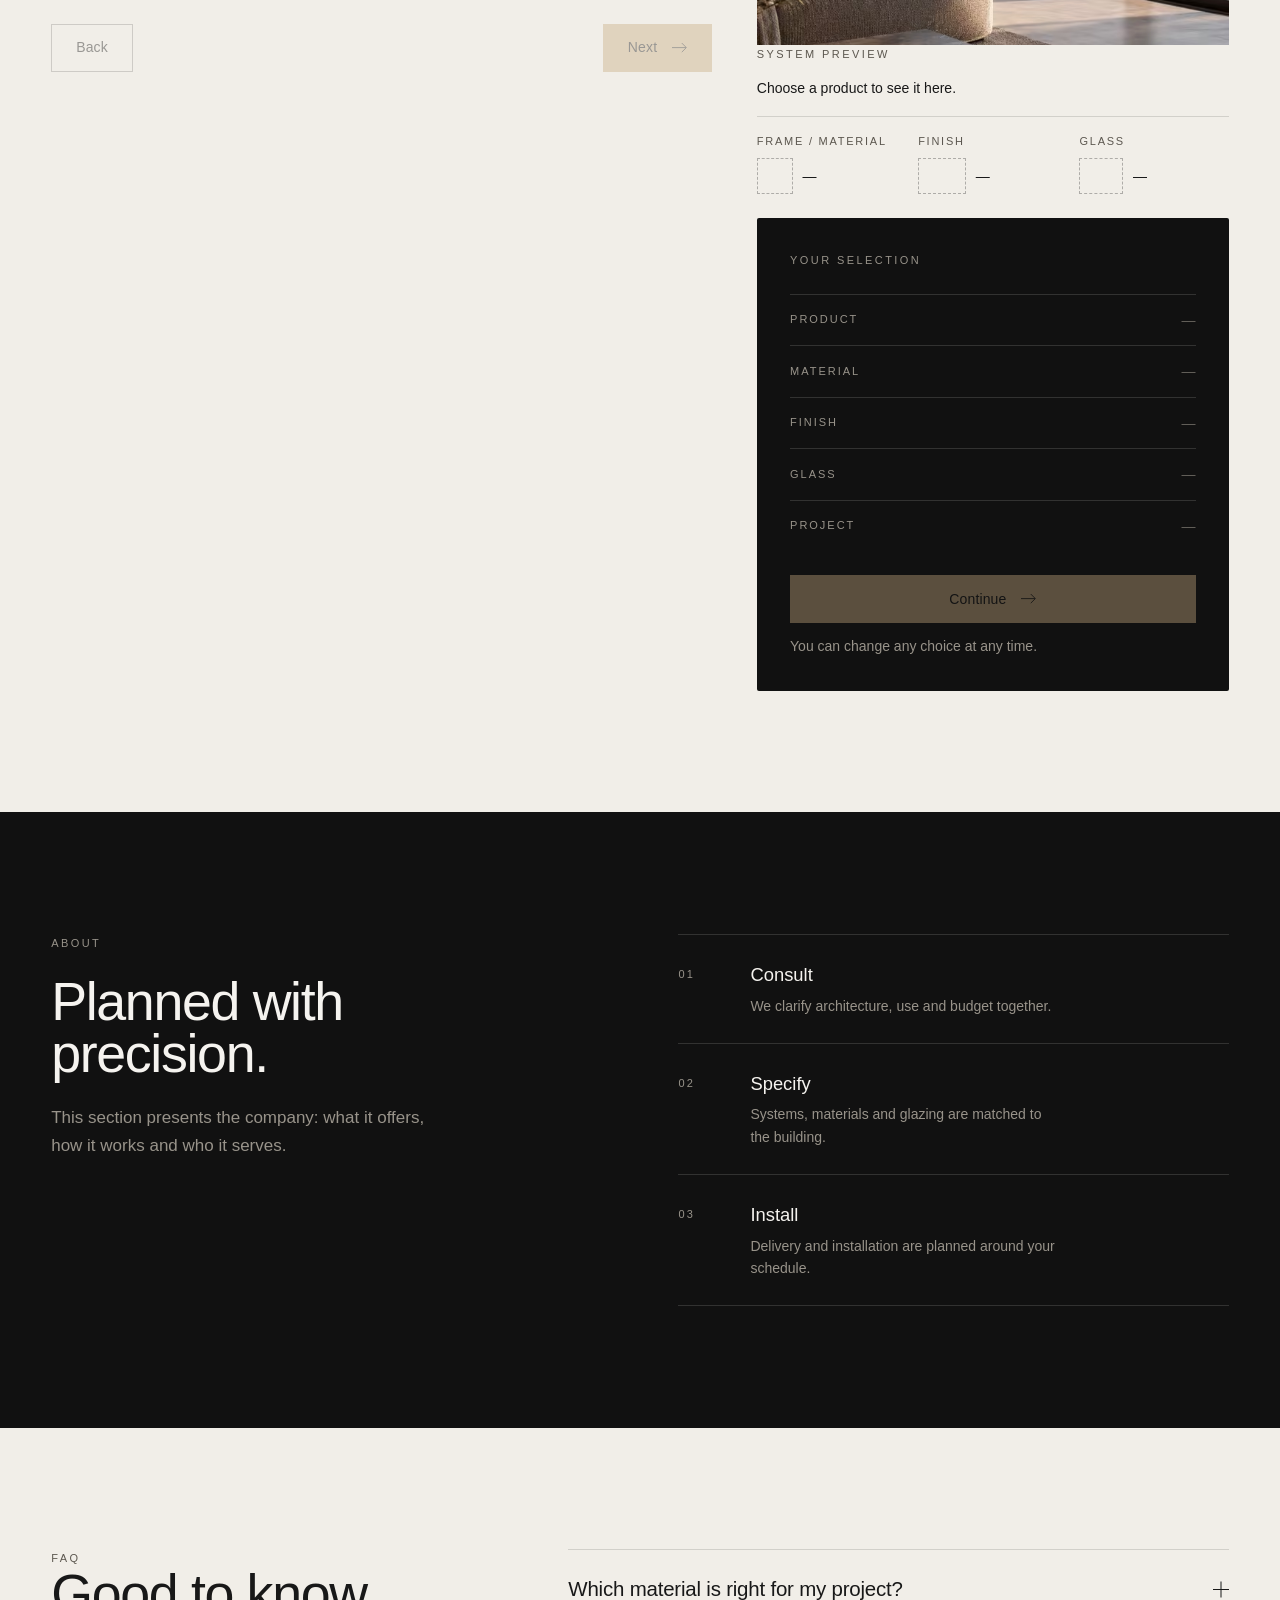
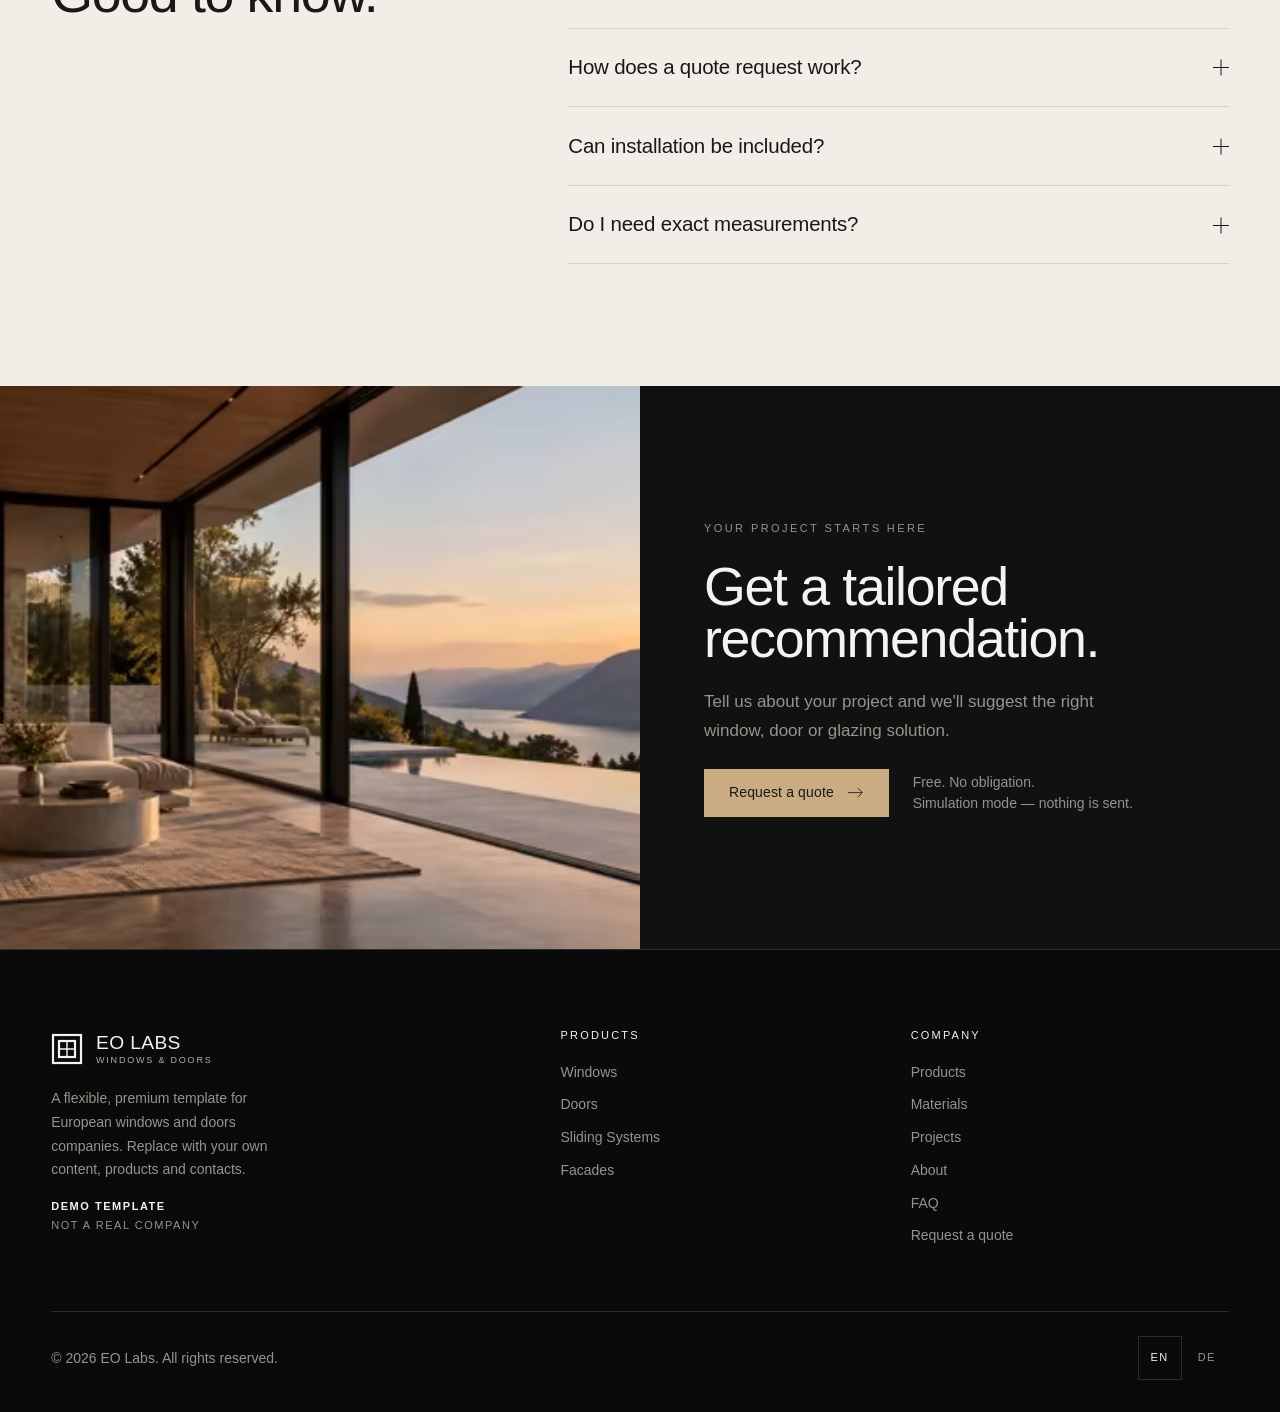
==== commit 82057bbf: "Responsive/a11y QA pass: fix mobile layout overflow, touch targets, fullscreen menu focus trap, comp" ====
--- a/index.html
+++ b/index.html
@@ -1,5 +1,5 @@
 <!doctype html>
-<html lang="en" data-preset="black-frame" data-root="" data-hash="1uswh0p" data-switcher="1">
+<html lang="en" data-preset="black-frame" data-root="" data-hash="1kiixi6" data-demo="1" data-switcher="1">
 <head>
   <meta charset="utf-8">
   <meta name="viewport" content="width=device-width, initial-scale=1">
@@ -7,19 +7,24 @@
   <title data-seo>Windows &amp; Doors Website Template — EO Labs Demo</title>
   <meta name="description" content="Demo of a premium website template for windows, doors, aluminium and sliding systems companies. Not a real company." data-seo>
   <meta name="robots" content="noindex, nofollow" data-seo>
+  <link rel="canonical" href="https://eo-labs-template-04.eo-labs-template-04.workers.dev/en/" data-seo>
+  <link rel="alternate" hreflang="en" href="https://eo-labs-template-04.eo-labs-template-04.workers.dev/en/" data-seo>
+  <link rel="alternate" hreflang="de" href="https://eo-labs-template-04.eo-labs-template-04.workers.dev/de/" data-seo>
+  <link rel="alternate" hreflang="x-default" href="https://eo-labs-template-04.eo-labs-template-04.workers.dev/en/" data-seo>
   <meta property="og:type" content="website" data-seo>
   <meta property="og:site_name" content="EO Labs Demo" data-seo>
   <meta property="og:title" content="Windows &amp; Doors Website Template — EO Labs Demo" data-seo>
   <meta property="og:description" content="Demo of a premium website template for windows, doors, aluminium and sliding systems companies. Not a real company." data-seo>
+  <meta property="og:url" content="https://eo-labs-template-04.eo-labs-template-04.workers.dev/en/" data-seo>
   <meta property="og:locale" content="en_GB" data-seo>
-  <meta property="og:image" content="assets/photos/hero-1440.jpg" data-seo>
+  <meta property="og:image" content="https://eo-labs-template-04.eo-labs-template-04.workers.dev/assets/photos/hero-1440.jpg" data-seo>
   <meta property="og:image:alt" content="Modern villa with panoramic glazing and thin aluminium frames" data-seo>
   <meta name="twitter:card" content="summary_large_image" data-seo>
   <meta name="twitter:title" content="Windows &amp; Doors Website Template — EO Labs Demo" data-seo>
   <meta name="twitter:description" content="Demo of a premium website template for windows, doors, aluminium and sliding systems companies. Not a real company." data-seo>
-  <meta name="twitter:image" content="assets/photos/hero-1440.jpg" data-seo>
+  <meta name="twitter:image" content="https://eo-labs-template-04.eo-labs-template-04.workers.dev/assets/photos/hero-1440.jpg" data-seo>
   <link rel="icon" href="assets/icons/favicon.svg" type="image/svg+xml" data-seo>
-  <script type="application/ld+json" data-seo>{"@context":"https://schema.org","@graph":[{"@type":"BreadcrumbList","itemListElement":[{"@type":"ListItem","position":1,"name":"EO Labs Windows & Doors"}]},{"@type":"FAQPage","mainEntity":[{"@type":"Question","name":"Which material is right for my project?","acceptedAnswer":{"@type":"Answer","text":"It depends on the architecture, the budget and the maintenance you are comfortable with. Aluminium suits slim sightlines and large formats, timber brings warmth, PVC is a practical all-rounder and composite combines several strengths. We are happy to compare options for your building."}},{"@type":"Question","name":"How does a quote request work?","acceptedAnswer":{"@type":"Answer","text":"Choose the product, material and project type, add approximate sizes and your location, then leave your contact details. You will receive a tailored recommendation before anything is decided."}},{"@type":"Question","name":"Can installation be included?","acceptedAnswer":{"@type":"Answer","text":"The quote flow asks whether installation is required so the proposal can cover supply only or supply and installation."}},{"@type":"Question","name":"Do I need exact measurements?","acceptedAnswer":{"@type":"Answer","text":"No. Approximate sizes are enough for a first recommendation. Exact dimensions are confirmed later on site or from your plans."}}]}]}</script>
+  <script type="application/ld+json" data-seo>{"@context":"https://schema.org","@graph":[{"@type":"BreadcrumbList","itemListElement":[{"@type":"ListItem","position":1,"name":"EO Labs Windows & Doors","item":"https://eo-labs-template-04.eo-labs-template-04.workers.dev/en/"}]},{"@type":"FAQPage","mainEntity":[{"@type":"Question","name":"Which material is right for my project?","acceptedAnswer":{"@type":"Answer","text":"It depends on the architecture, the budget and the maintenance you are comfortable with. Aluminium suits slim sightlines and large formats, timber brings warmth, PVC is a practical all-rounder and composite combines several strengths. We are happy to compare options for your building."}},{"@type":"Question","name":"How does a quote request work?","acceptedAnswer":{"@type":"Answer","text":"Choose the product, material and project type, add approximate sizes and your location, then leave your contact details. You will receive a tailored recommendation before anything is decided."}},{"@type":"Question","name":"Can installation be included?","acceptedAnswer":{"@type":"Answer","text":"The quote flow asks whether installation is required so the proposal can cover supply only or supply and installation."}},{"@type":"Question","name":"Do I need exact measurements?","acceptedAnswer":{"@type":"Answer","text":"No. Approximate sizes are enough for a first recommendation. Exact dimensions are confirmed later on site or from your plans."}}]}]}</script>
   <link rel="preload" as="image" href="assets/photos/hero-mobile-960.jpg" imagesrcset="assets/photos/hero-mobile-640.avif 640w, assets/photos/hero-mobile-960.avif 960w" imagesizes="100vw" type="image/avif" media="(max-width: 640px)" fetchpriority="high"><link rel="preload" as="image" href="assets/photos/hero-1440.jpg" imagesrcset="assets/photos/hero-640.avif 640w, assets/photos/hero-960.avif 960w, assets/photos/hero-1440.avif 1440w, assets/photos/hero-1920.avif 1920w" imagesizes="100vw" type="image/avif" media="(min-width: 641px)" fetchpriority="high">
   <link rel="stylesheet" href="css/variables.css">
   <link rel="stylesheet" href="css/presets.css">
@@ -28,14 +33,14 @@
   <link rel="stylesheet" href="css/components.css">
   <link rel="stylesheet" href="css/sections.css">
   <link rel="stylesheet" href="css/responsive.css">
-  <style id="brand">:root{--demo-bar-h:2rem;--logo:url("../assets/icons/logo.svg")}</style>
+  <style id="brand">:root{--logo:url("../assets/icons/logo.svg")}</style>
   <script>document.documentElement.classList.add('js');(function(d){if(d.dataset.switcher){try{var p=sessionStorage.getItem('eo-t04:preset');if(p)d.dataset.preset=p}catch(e){}}})(document.documentElement)</script>
 </head>
 <body>
   <a class="skip-link" href="#main">Skip to content</a>
   <div class="visually-hidden" id="liveRegion" role="status" aria-live="polite"></div>
 
-  <header class="site-header on-photo" id="siteHeader"><div class="demo-bar" id="demoBar"><div><b>Demo template</b> <span>· Not a real company</span></div><div class="preset-switch" role="group" aria-label="Preset"><span class="preset-switch__label">Preset</span><button type="button" data-preset="black-frame" aria-pressed="true" aria-label="Black Frame"><span class="long" aria-hidden="true">Black Frame</span><span class="short" aria-hidden="true">Black</span></button><button type="button" data-preset="warm-stone" aria-pressed="false" aria-label="Warm Stone"><span class="long" aria-hidden="true">Warm Stone</span><span class="short" aria-hidden="true">Warm</span></button><button type="button" data-preset="minimal-white" aria-pressed="false" aria-label="Minimal White"><span class="long" aria-hidden="true">Minimal White</span><span class="short" aria-hidden="true">White</span></button></div></div>
+  <header class="site-header on-photo" id="siteHeader"><div class="demo-bar" id="demoBar"><div><b>Demo template</b> <span>· Not a real company</span></div><label class="preset-select"><span class="preset-switch__label">Preset</span><select data-preset-select aria-label="Preset"><option value="black-frame" selected>Black Frame</option><option value="warm-stone">Warm Stone</option><option value="minimal-white">Minimal White</option></select></label></div>
       <div class="container header-main"><a class="brand " href="./" aria-label="EO Labs Windows &amp; Doors"><span class="brand__mark" aria-hidden="true"></span><span class="brand__text"><strong>EO Labs</strong><small>Windows &amp; Doors</small></span></a>
         <nav class="primary-nav" aria-label="Main navigation"><ul><li><a href="#products" data-nav="products">Products</a></li><li><a href="#materials" data-nav="materials">Materials</a></li><li><a href="#projects" data-nav="projects">Projects</a></li><li><a href="#about" data-nav="about">About</a></li><li><a href="#faq" data-nav="faq">FAQ</a></li><li><a href="#contact" data-nav="contact">Contact</a></li></ul></nav>
         <div class="header-tools"><div class="lang-switch" role="group" aria-label="Language"><a href="en/" hreflang="en" lang="en" data-lang="en" aria-current="true" aria-label="English">EN</a><a href="de/" hreflang="de" lang="de" data-lang="de" aria-label="Deutsch">DE</a></div>
@@ -66,13 +71,13 @@
 <section class="section section--lg theme-light" id="products" aria-labelledby="products-title"><div class="container">
       <div class="section-head" data-reveal><div><p class="eyebrow">Products</p><h2 class="display-lg" id="products-title">The range.</h2></div>
         <p class="section-head__text">Choose a category or filter by material.</p></div>
-      <div class="category-grid" id="categoryGrid" data-reveal><button type="button" class="cat hover-zoom card-link reveal-item" style="--i:0" data-category="windows"><span class="media"><picture><source type="image/avif" srcset="assets/photos/cat-windows-640.avif 640w, assets/photos/cat-windows-960.avif 960w" sizes="(min-width: 961px) 24vw, (min-width: 641px) 46vw, 76vw"><source type="image/webp" srcset="assets/photos/cat-windows-640.webp 640w, assets/photos/cat-windows-960.webp 960w" sizes="(min-width: 961px) 24vw, (min-width: 641px) 46vw, 76vw"><img src="assets/photos/cat-windows-960.jpg" srcset="assets/photos/cat-windows-640.jpg 640w, assets/photos/cat-windows-960.jpg 960w" sizes="(min-width: 961px) 24vw, (min-width: 641px) 46vw, 76vw" alt="Large fixed window with slim black frame overlooking a lake and mountains" width="960" height="1200" loading="lazy" decoding="async"></picture><span class="media-index" aria-hidden="true">01</span></span>
-        <span class="cat__body"><span class="cat__title">Windows</span><span class="cat__text">Maximum daylight.
-Superior thermal performance.</span></span><span class="arrow" aria-hidden="true"><svg viewBox="0 0 22 16" fill="none" stroke="currentColor" stroke-width="1.2" aria-hidden="true"><path d="M0 8h20M14 1.5 20.5 8 14 14.5"/></svg></span></button><button type="button" class="cat hover-zoom card-link reveal-item" style="--i:1" data-category="doors"><span class="media"><picture><source type="image/avif" srcset="assets/photos/cat-doors-640.avif 640w, assets/photos/cat-doors-960.avif 960w" sizes="(min-width: 961px) 24vw, (min-width: 641px) 46vw, 76vw"><source type="image/webp" srcset="assets/photos/cat-doors-640.webp 640w, assets/photos/cat-doors-960.webp 960w" sizes="(min-width: 961px) 24vw, (min-width: 641px) 46vw, 76vw"><img src="assets/photos/cat-doors-960.jpg" srcset="assets/photos/cat-doors-640.jpg 640w, assets/photos/cat-doors-960.jpg 960w" sizes="(min-width: 961px) 24vw, (min-width: 641px) 46vw, 76vw" alt="Pivot entrance door in dark aluminium with slim glazed side lights in a stone wall" width="960" height="1200" loading="lazy" decoding="async"></picture><span class="media-index" aria-hidden="true">02</span></span>
+      <div class="category-grid" id="categoryGrid" data-reveal><button type="button" class="cat hover-zoom card-link reveal-item" style="--i:0" data-category="windows"><span class="media"><picture><source type="image/avif" srcset="assets/photos/cat-windows-640.avif 640w, assets/photos/cat-windows-960.avif 960w" sizes="(min-width: 961px) 24vw, (min-width: 641px) 46vw, 76vw"><source type="image/webp" srcset="assets/photos/cat-windows-640.webp 640w, assets/photos/cat-windows-960.webp 960w" sizes="(min-width: 961px) 24vw, (min-width: 641px) 46vw, 76vw"><img src="assets/photos/cat-windows-960.jpg" srcset="assets/photos/cat-windows-640.jpg 640w, assets/photos/cat-windows-960.jpg 960w" sizes="(min-width: 961px) 24vw, (min-width: 641px) 46vw, 76vw" alt="Large fixed window with slim black frame overlooking a lake and mountains" width="960" height="1200" style="object-position:50% 50%" loading="lazy" decoding="async"></picture><span class="media-index" aria-hidden="true">01</span></span>
+        <span class="cat__body"><span class="cat__title">Windows</span><span class="cat__text">Generous daylight.
+Thermally considered frames.</span></span><span class="arrow" aria-hidden="true"><svg viewBox="0 0 22 16" fill="none" stroke="currentColor" stroke-width="1.2" aria-hidden="true"><path d="M0 8h20M14 1.5 20.5 8 14 14.5"/></svg></span></button><button type="button" class="cat hover-zoom card-link reveal-item" style="--i:1" data-category="doors"><span class="media"><picture><source type="image/avif" srcset="assets/photos/cat-doors-640.avif 640w, assets/photos/cat-doors-960.avif 960w" sizes="(min-width: 961px) 24vw, (min-width: 641px) 46vw, 76vw"><source type="image/webp" srcset="assets/photos/cat-doors-640.webp 640w, assets/photos/cat-doors-960.webp 960w" sizes="(min-width: 961px) 24vw, (min-width: 641px) 46vw, 76vw"><img src="assets/photos/cat-doors-960.jpg" srcset="assets/photos/cat-doors-640.jpg 640w, assets/photos/cat-doors-960.jpg 960w" sizes="(min-width: 961px) 24vw, (min-width: 641px) 46vw, 76vw" alt="Pivot entrance door in dark aluminium with slim glazed side lights in a stone wall" width="960" height="1200" style="object-position:50% 60%" loading="lazy" decoding="async"></picture><span class="media-index" aria-hidden="true">02</span></span>
         <span class="cat__body"><span class="cat__title">Doors</span><span class="cat__text">Security, design
-and long-lasting quality.</span></span><span class="arrow" aria-hidden="true"><svg viewBox="0 0 22 16" fill="none" stroke="currentColor" stroke-width="1.2" aria-hidden="true"><path d="M0 8h20M14 1.5 20.5 8 14 14.5"/></svg></span></button><button type="button" class="cat hover-zoom card-link reveal-item" style="--i:2" data-category="sliding"><span class="media"><picture><source type="image/avif" srcset="assets/photos/cat-sliding-640.avif 640w, assets/photos/cat-sliding-960.avif 960w" sizes="(min-width: 961px) 24vw, (min-width: 641px) 46vw, 76vw"><source type="image/webp" srcset="assets/photos/cat-sliding-640.webp 640w, assets/photos/cat-sliding-960.webp 960w" sizes="(min-width: 961px) 24vw, (min-width: 641px) 46vw, 76vw"><img src="assets/photos/cat-sliding-960.jpg" srcset="assets/photos/cat-sliding-640.jpg 640w, assets/photos/cat-sliding-960.jpg 960w" sizes="(min-width: 961px) 24vw, (min-width: 641px) 46vw, 76vw" alt="Large-format sliding glass wall opening onto a terrace and pool" width="960" height="1200" loading="lazy" decoding="async"></picture><span class="media-index" aria-hidden="true">03</span></span>
+and long-lasting quality.</span></span><span class="arrow" aria-hidden="true"><svg viewBox="0 0 22 16" fill="none" stroke="currentColor" stroke-width="1.2" aria-hidden="true"><path d="M0 8h20M14 1.5 20.5 8 14 14.5"/></svg></span></button><button type="button" class="cat hover-zoom card-link reveal-item" style="--i:2" data-category="sliding"><span class="media"><picture><source type="image/avif" srcset="assets/photos/cat-sliding-640.avif 640w, assets/photos/cat-sliding-960.avif 960w" sizes="(min-width: 961px) 24vw, (min-width: 641px) 46vw, 76vw"><source type="image/webp" srcset="assets/photos/cat-sliding-640.webp 640w, assets/photos/cat-sliding-960.webp 960w" sizes="(min-width: 961px) 24vw, (min-width: 641px) 46vw, 76vw"><img src="assets/photos/cat-sliding-960.jpg" srcset="assets/photos/cat-sliding-640.jpg 640w, assets/photos/cat-sliding-960.jpg 960w" sizes="(min-width: 961px) 24vw, (min-width: 641px) 46vw, 76vw" alt="Large-format sliding glass wall opening onto a terrace and pool" width="960" height="1200" style="object-position:50% 50%" loading="lazy" decoding="async"></picture><span class="media-index" aria-hidden="true">03</span></span>
         <span class="cat__body"><span class="cat__title">Sliding Systems</span><span class="cat__text">Seamless indoor-outdoor
-living.</span></span><span class="arrow" aria-hidden="true"><svg viewBox="0 0 22 16" fill="none" stroke="currentColor" stroke-width="1.2" aria-hidden="true"><path d="M0 8h20M14 1.5 20.5 8 14 14.5"/></svg></span></button><button type="button" class="cat hover-zoom card-link reveal-item" style="--i:3" data-category="facades"><span class="media"><picture><source type="image/avif" srcset="assets/photos/cat-facades-640.avif 640w, assets/photos/cat-facades-960.avif 960w" sizes="(min-width: 961px) 24vw, (min-width: 641px) 46vw, 76vw"><source type="image/webp" srcset="assets/photos/cat-facades-640.webp 640w, assets/photos/cat-facades-960.webp 960w" sizes="(min-width: 961px) 24vw, (min-width: 641px) 46vw, 76vw"><img src="assets/photos/cat-facades-960.jpg" srcset="assets/photos/cat-facades-640.jpg 640w, assets/photos/cat-facades-960.jpg 960w" sizes="(min-width: 961px) 24vw, (min-width: 641px) 46vw, 76vw" alt="Glazed facade with slim black mullions on a two-storey building at dusk" width="960" height="1200" loading="lazy" decoding="async"></picture><span class="media-index" aria-hidden="true">04</span></span>
+living.</span></span><span class="arrow" aria-hidden="true"><svg viewBox="0 0 22 16" fill="none" stroke="currentColor" stroke-width="1.2" aria-hidden="true"><path d="M0 8h20M14 1.5 20.5 8 14 14.5"/></svg></span></button><button type="button" class="cat hover-zoom card-link reveal-item" style="--i:3" data-category="facades"><span class="media"><picture><source type="image/avif" srcset="assets/photos/cat-facades-640.avif 640w, assets/photos/cat-facades-960.avif 960w" sizes="(min-width: 961px) 24vw, (min-width: 641px) 46vw, 76vw"><source type="image/webp" srcset="assets/photos/cat-facades-640.webp 640w, assets/photos/cat-facades-960.webp 960w" sizes="(min-width: 961px) 24vw, (min-width: 641px) 46vw, 76vw"><img src="assets/photos/cat-facades-960.jpg" srcset="assets/photos/cat-facades-640.jpg 640w, assets/photos/cat-facades-960.jpg 960w" sizes="(min-width: 961px) 24vw, (min-width: 641px) 46vw, 76vw" alt="Glazed facade with slim black mullions on a two-storey building at dusk" width="960" height="1200" style="object-position:50% 50%" loading="lazy" decoding="async"></picture><span class="media-index" aria-hidden="true">04</span></span>
         <span class="cat__body"><span class="cat__title">Facades</span><span class="cat__text">Architectural solutions
 for larger projects.</span></span><span class="arrow" aria-hidden="true"><svg viewBox="0 0 22 16" fill="none" stroke="currentColor" stroke-width="1.2" aria-hidden="true"><path d="M0 8h20M14 1.5 20.5 8 14 14.5"/></svg></span></button></div>
       <div class="range" id="range" data-reveal><div class="range__head">
@@ -160,18 +165,17 @@
         <p class="eyebrow">Engineered for a higher standard</p>
         <h2 class="display-lg" id="precision-title">Precision
 in every detail.</h2>
-        <p class="lead">Our systems combine architectural design with advanced engineering — a considered balance of insulation, security and durability.</p>
+        <p class="lead">Slim aluminium profiles, multi-chamber construction and considered glazing — details that shape insulation, security and durability.</p>
         <ul class="spec-list"><li class="spec reveal-item" style="--i:0"><span class="spec__icon"><svg viewBox="0 0 24 24" fill="none" stroke="currentColor" stroke-width="1.1" aria-hidden="true"><rect x="4" y="3" width="16" height="18"/><path d="M4 12h16M12 3v18"/></svg></span><span><span class="spec__title">Thermal performance</span><span class="spec__value">High thermal performance</span></span></li><li class="spec reveal-item" style="--i:1"><span class="spec__icon"><svg viewBox="0 0 24 24" fill="none" stroke="currentColor" stroke-width="1.1" aria-hidden="true"><path d="M4 9h4l5-4v14l-5-4H4zM16 9c1.4 1.6 1.4 4.4 0 6M19 6.5c2.6 3 2.6 8 0 11"/></svg></span><span><span class="spec__title">Acoustic performance</span><span class="spec__value">Enhanced acoustic comfort</span></span></li><li class="spec reveal-item" style="--i:2"><span class="spec__icon"><svg viewBox="0 0 24 24" fill="none" stroke="currentColor" stroke-width="1.1" aria-hidden="true"><path d="M12 3 4.5 6v5.5c0 4.6 3.2 8 7.5 9.5 4.300-1.500 7.500-4.900 7.500-9.500V6zM9 12l2.200 2.200L15.500 10"/></svg></span><span><span class="spec__title">Security</span><span class="spec__value">Security options available</span></span></li><li class="spec reveal-item" style="--i:3"><span class="spec__icon"><svg viewBox="0 0 24 24" fill="none" stroke="currentColor" stroke-width="1.1" aria-hidden="true"><path d="M12 3v3M12 18v3M3 12h3M18 12h3M5.6 5.6l2.1 2.100M16.300 16.300l2.100 2.100M5.600 18.400l2.100-2.100M16.300 7.700l2.100-2.100"/><circle cx="12" cy="12" r="3.200"/></svg></span><span><span class="spec__title">Durability</span><span class="spec__value">Designed for demanding climates</span></span></li></ul>
-        <a class="link" href="#materials"><span>Explore technical details</span><span class="arrow" aria-hidden="true"><svg viewBox="0 0 22 16" fill="none" stroke="currentColor" stroke-width="1.2" aria-hidden="true"><path d="M0 8h20M14 1.5 20.5 8 14 14.5"/></svg></span></a>
       </div>
       <figure class="tech" id="tech" data-reveal><div class="tech__plate"><span class="media" style="--ratio:1440 / 960"><picture><source type="image/avif" srcset="assets/photos/profile-640.avif 640w, assets/photos/profile-960.avif 960w, assets/photos/profile-1440.avif 1440w" sizes="(min-width: 961px) 50vw, 100vw"><source type="image/webp" srcset="assets/photos/profile-640.webp 640w, assets/photos/profile-960.webp 960w, assets/photos/profile-1440.webp 1440w" sizes="(min-width: 961px) 50vw, 100vw"><img src="assets/photos/profile-1440.jpg" srcset="assets/photos/profile-640.jpg 640w, assets/photos/profile-960.jpg 960w, assets/photos/profile-1440.jpg 1440w" sizes="(min-width: 961px) 50vw, 100vw" alt="Technical cross-section of an aluminium window profile with triple glazing, thermal break and multiple chambers" width="1440" height="960" loading="lazy" decoding="async"></picture></span>
-        <ol class="anno-list" aria-hidden="true"><li class="anno" style="--x:58%;--y:22.5%"><span class="anno__dot">1</span><span class="anno__line"></span><span class="anno__label"><b>Triple glazing</b></span></li><li class="anno" style="--x:65.5%;--y:40%"><span class="anno__dot">2</span><span class="anno__line"></span><span class="anno__label"><b>Aluminium profile</b><small>Slim and strong</small></span></li><li class="anno" style="--x:55%;--y:53%"><span class="anno__dot">3</span><span class="anno__line"></span><span class="anno__label"><b>Thermal break</b><small>Maximum efficiency</small></span></li><li class="anno" style="--x:64%;--y:73%"><span class="anno__dot">4</span><span class="anno__line"></span><span class="anno__label"><b>Multi-chamber design</b><small>For superior insulation</small></span></li></ol></div>
-        <ol class="anno-legend" aria-label="Profile details"><li><span><b>Triple glazing</b></span></li><li><span><b>Aluminium profile</b>Slim and strong</span></li><li><span><b>Thermal break</b>Maximum efficiency</span></li><li><span><b>Multi-chamber design</b>For superior insulation</span></li></ol></figure>
+        <ol class="anno-list"><li class="anno" style="--x:58%;--y:22.5%"><span class="anno__dot" aria-hidden="true">1</span><span class="anno__line"></span><span class="anno__label"><b>Triple glazing</b></span></li><li class="anno" style="--x:65.5%;--y:40%"><span class="anno__dot" aria-hidden="true">2</span><span class="anno__line"></span><span class="anno__label"><b>Aluminium profile</b><small>Slim sightlines</small></span></li><li class="anno" style="--x:55%;--y:53%"><span class="anno__dot" aria-hidden="true">3</span><span class="anno__line"></span><span class="anno__label"><b>Thermal break</b><small>Thermally separated profile</small></span></li><li class="anno" style="--x:64%;--y:73%"><span class="anno__dot" aria-hidden="true">4</span><span class="anno__line"></span><span class="anno__label"><b>Multi-chamber design</b><small>Multi-chamber construction</small></span></li></ol></div>
+        <ol class="anno-legend" aria-label="Profile details"><li><span><b>Triple glazing</b></span></li><li><span><b>Aluminium profile</b>Slim sightlines</span></li><li><span><b>Thermal break</b>Thermally separated profile</span></li><li><span><b>Multi-chamber design</b>Multi-chamber construction</span></li></ol></figure>
     </div></section>
 <section class="section theme-light" id="projects" aria-labelledby="projects-title"><div class="container">
       <div class="section-head" data-reveal><div><p class="eyebrow">Selected projects</p><h2 class="display-lg" id="projects-title">Real spaces.
 Lasting value.</h2></div>
-        <div class="section-head__intro"><p class="section-head__text">From private residences to commercial buildings, our windows and doors become part of exceptional architecture.</p></div></div>
+        <div class="section-head__intro"><p class="section-head__text">Sample presentation of how reference projects appear on the site.</p></div></div>
       <div class="project-grid" id="projectGrid" data-reveal><button type="button" class="project hover-zoom reveal-item" style="--i:0" data-project="sample-residence" aria-label="Open project gallery: Sample Residence">
           <span class="media"><picture><source type="image/avif" srcset="assets/photos/project-1-640.avif 640w, assets/photos/project-1-960.avif 960w, assets/photos/project-1-1440.avif 1440w" sizes="(min-width: 961px) 42vw, 76vw"><source type="image/webp" srcset="assets/photos/project-1-640.webp 640w, assets/photos/project-1-960.webp 960w, assets/photos/project-1-1440.webp 1440w" sizes="(min-width: 961px) 42vw, 76vw"><img src="assets/photos/project-1-1440.jpg" srcset="assets/photos/project-1-640.jpg 640w, assets/photos/project-1-960.jpg 960w, assets/photos/project-1-1440.jpg 1440w" sizes="(min-width: 961px) 42vw, 76vw" alt="Demo image: lakeside villa with pool and floor-to-ceiling glazing" width="1440" height="960" loading="lazy" decoding="async"></picture><span class="media-index" aria-hidden="true">01</span><span class="badge badge--on-media">Demo imagery</span></span>
           <span class="project__meta"><span><span class="project__title">Sample Residence</span><span class="project__sub">Residential</span></span><span class="arrow" aria-hidden="true"><svg viewBox="0 0 22 16" fill="none" stroke="currentColor" stroke-width="1.2" aria-hidden="true"><path d="M0 8h20M14 1.5 20.5 8 14 14.5"/></svg></span></span></button><button type="button" class="project hover-zoom reveal-item" style="--i:1" data-project="concept-villa" aria-label="Open project gallery: Concept Villa">
@@ -244,18 +248,20 @@
         <div class="preview__frost"></div>
         <span class="preview__finish" style="--sw:transparent" aria-hidden="true"></span>
       </div>
-      <p class="preview__context" hidden><span class="label">Project context</span> </p>
+      <p class="preview__label label" id="cfgPreviewLabel">System preview</p>
+      <p class="preview__context" hidden></p>
       <p class="preview__caption" aria-live="polite">Choose a product to see it here.</p>
       <div class="preview__samples" id="cfgSamples"><div class="sample"><span class="sample__label">Frame / material</span><span class="sample__row"><i class="sw is-empty" style="--sw:transparent"></i><span class="sample__text"><b>—</b></span></span></div><div class="sample"><span class="sample__label">Finish</span><span class="sample__row"><i class="frame-sample is-empty" style="--sw:transparent"></i><span class="sample__text"><b>—</b></span></span></div><div class="sample"><span class="sample__label">Glass</span><span class="sample__row"><i class="glass-sample is-empty" style="--ov:transparent"></i><span class="sample__text"><b>—</b></span></span></div></div></div>
         <aside class="config__summary summary theme-dark" id="cfgSummary" aria-labelledby="sumTitle"><p class="eyebrow summary__title" id="sumTitle">Your selection</p>
-      <dl class="summary__rows" aria-live="polite"><div class="summary__row"><dt>Product</dt><dd class="is-empty"><button type="button" data-step="0" data-focus="sum-product" aria-label="Change: Product" ><span>—</span></button></dd></div><div class="summary__row"><dt>Material</dt><dd class="is-empty"><button type="button" data-step="1" data-focus="sum-material" aria-label="Change: Material" disabled><span>—</span></button></dd></div><div class="summary__row"><dt>Finish</dt><dd class="is-empty"><button type="button" data-step="2" data-focus="sum-finish" aria-label="Change: Finish" disabled><span>—</span></button></dd></div><div class="summary__row"><dt>Glass</dt><dd class="is-empty"><button type="button" data-step="3" data-focus="sum-glass" aria-label="Change: Glass" disabled><span>—</span></button></dd></div><div class="summary__row"><dt>Project</dt><dd class="is-empty"><button type="button" data-step="4" data-focus="sum-projectType" aria-label="Change: Project" disabled><span>—</span></button></dd></div></dl>
+      <button type="button" class="summary__toggle" data-summary-toggle aria-expanded="false" aria-controls="cfgRows"><span class="eyebrow">Your selection</span><span class="summary__count">0 / 5</span><span class="summary__chev" aria-hidden="true"></span></button>
+      <dl class="summary__rows" id="cfgRows" aria-live="polite"><div class="summary__row"><dt>Product</dt><dd class="is-empty"><button type="button" data-step="0" data-focus="sum-product" aria-label="Change: Product" ><span>—</span></button></dd></div><div class="summary__row"><dt>Material</dt><dd class="is-empty"><button type="button" data-step="1" data-focus="sum-material" aria-label="Change: Material" disabled><span>—</span></button></dd></div><div class="summary__row"><dt>Finish</dt><dd class="is-empty"><button type="button" data-step="2" data-focus="sum-finish" aria-label="Change: Finish" disabled><span>—</span></button></dd></div><div class="summary__row"><dt>Glass</dt><dd class="is-empty"><button type="button" data-step="3" data-focus="sum-glass" aria-label="Change: Glass" disabled><span>—</span></button></dd></div><div class="summary__row"><dt>Project</dt><dd class="is-empty"><button type="button" data-step="4" data-focus="sum-projectType" aria-label="Change: Project" disabled><span>—</span></button></dd></div></dl>
       <button type="button" class="btn btn--primary" data-cfg-continue data-focus="continue" disabled><span>Continue</span><span class="arrow" aria-hidden="true"><svg viewBox="0 0 22 16" fill="none" stroke="currentColor" stroke-width="1.2" aria-hidden="true"><path d="M0 8h20M14 1.5 20.5 8 14 14.5"/></svg></span></button>
-      <p class="config__hint">You can change any choice at any time.</p></aside>
+      <p class="config__hint summary__hint">You can change any choice at any time.</p></aside>
       </div></div></div></section>
 <section class="section theme-dark" id="about" aria-labelledby="about-title"><div class="container about__grid">
       <div class="about__copy" data-reveal><p class="eyebrow">About</p><h2 class="display-lg" id="about-title">Planned with
 precision.</h2>
-        <p class="lead">EO Labs Windows &amp; Doors supplies window, door and glazing systems for architects, builders and homeowners. In a live site this section carries the real company story and credentials.</p></div>
+        <p class="lead">This section presents the company: what it offers, how it works and who it serves.</p></div>
       <ol class="process" id="process" data-reveal><li class="reveal-item" style="--i:0"><span class="n">01</span><div><h3>Consult</h3><p>We clarify architecture, use and budget together.</p></div></li><li class="reveal-item" style="--i:1"><span class="n">02</span><div><h3>Specify</h3><p>Systems, materials and glazing are matched to the building.</p></div></li><li class="reveal-item" style="--i:2"><span class="n">03</span><div><h3>Install</h3><p>Delivery and installation are planned around your schedule.</p></div></li></ol>
     </div></section>
 
@@ -281,10 +287,10 @@
         <div class="footer__brand"><a class="brand " href="./" aria-label="EO Labs Windows &amp; Doors"><span class="brand__mark" aria-hidden="true"></span><span class="brand__text"><strong>EO Labs</strong><small>Windows &amp; Doors</small></span></a><p>A flexible, premium template for European windows and doors companies. Replace with your own content, products and contacts.</p><span class="footer__demo"><b>Demo template</b>Not a real company</span></div>
         <div class="footer__col"><h2>Products</h2><ul><li><a href="#products" data-category="windows">Windows</a></li><li><a href="#products" data-category="doors">Doors</a></li><li><a href="#products" data-category="sliding">Sliding Systems</a></li><li><a href="#products" data-category="facades">Facades</a></li></ul></div>
         <div class="footer__col"><h2>Company</h2><ul><li><a href="#products">Products</a></li><li><a href="#materials">Materials</a></li><li><a href="#projects">Projects</a></li><li><a href="#about">About</a></li><li><a href="#faq">FAQ</a></li><li><a href="#contact" data-open-quote>Request a quote</a></li></ul></div>
-        <div class="footer__col footer__col--contact"><h2>Contact</h2><ul><li><span class="k">Phone</span><span class="placeholder">Added when the site goes live</span></li><li><span class="k">Email</span><span class="placeholder">Added when the site goes live</span></li><li><span class="k">WhatsApp</span><span class="placeholder">Added when the site goes live</span></li><li><span class="k">Address</span><span class="placeholder">Added when the site goes live</span></li><li><span class="k">Service area</span><span class="placeholder">Added when the site goes live</span></li></ul></div>
-        <div class="footer__col"><h2>Follow</h2><ul><li><span class="placeholder">Added when the site goes live</span></li></ul></div>
-      </div>
-      <div class="footer__bottom"><p>© 2026 EO Labs Windows &amp; Doors. All rights reserved. Demo template. Not a real company.</p><div class="lang-switch" role="group" aria-label="Language"><a href="en/" hreflang="en" lang="en" data-lang="en" aria-current="true" aria-label="English">EN</a><a href="de/" hreflang="de" lang="de" data-lang="de" aria-label="Deutsch">DE</a></div></div></div></footer>
+        
+        
+      </div>
+      <div class="footer__bottom"><p>© 2026 EO Labs. All rights reserved.</p><div class="lang-switch" role="group" aria-label="Language"><a href="en/" hreflang="en" lang="en" data-lang="en" aria-current="true" aria-label="English">EN</a><a href="de/" hreflang="de" lang="de" data-lang="de" aria-label="Deutsch">DE</a></div></div></div></footer>
 
   <dialog class="gallery" id="galleryDialog" aria-label="Project gallery">
     <div class="gallery__inner" id="galleryInner"></div>
--- a/css/variables.css
+++ b/css/variables.css
@@ -67,3 +67,5 @@
   --header-scrolled-fg: var(--color-text-light);
   --hero-overlay: linear-gradient(90deg, rgba(10,10,10,.78) 0%, rgba(10,10,10,.3) 32%, rgba(10,10,10,.12) 62%, rgba(10,10,10,0) 100%), linear-gradient(0deg, rgba(10,10,10,.42) 0%, rgba(10,10,10,0) 28%), linear-gradient(180deg, rgba(10,10,10,.45) 0%, rgba(10,10,10,0) 16%);
 }
+
+html[data-demo="1"] { --demo-bar-h: 2.75rem; }
--- a/css/components.css
+++ b/css/components.css
@@ -10,12 +10,13 @@
 .btn--primary:hover { filter: brightness(1.08); }
 .btn--ghost { color: var(--fg); border-color: color-mix(in srgb, var(--fg) 40%, transparent); }
 .btn--ghost:hover { border-color: var(--fg); background: color-mix(in srgb, var(--fg) 8%, transparent); }
-.btn--sm { min-height: 2.5rem; padding: .55rem 1.1rem; }
+.btn--sm { min-height: 2.75rem; padding: .55rem 1.1rem; }
 .btn:disabled, .btn[aria-disabled="true"] { opacity: .4; pointer-events: none; }
 .btn .arrow, .link .arrow { transition: transform var(--transition-medium); }
 .btn:hover .arrow, .link:hover .arrow, a:hover > .arrow, button:hover > .arrow, .card-link:hover .arrow { transform: translateX(5px); }
 
-.link { display: inline-flex; align-items: center; gap: .75rem; font-size: var(--fs-sm); text-decoration: none; border-bottom: 1px solid currentColor; padding-bottom: .25rem; }
+.link { display: inline-flex; align-items: center; gap: .75rem; min-height: 2.75rem; font-size: var(--fs-sm); text-decoration: none; }
+.link span { text-decoration: underline; text-decoration-thickness: 1px; text-underline-offset: .35em; }
 .arrow { display: inline-block; width: 1.1em; height: .8em; flex: none; }
 .arrow svg { width: 100%; height: 100%; display: block; overflow: visible; }
 
@@ -32,7 +33,7 @@
 
 /* ---------- chips (filters) ---------- */
 .chips { display: flex; flex-wrap: wrap; gap: .5rem; }
-.chip { min-height: 2.25rem; padding: .35rem .95rem; border: 1px solid var(--line); border-radius: var(--radius-btn); font-size: var(--fs-sm); letter-spacing: .04em; color: var(--fg-muted); transition: all var(--transition-fast); }
+.chip { min-height: 2.75rem; padding: .35rem .95rem; border: 1px solid var(--line); border-radius: var(--radius-btn); font-size: var(--fs-sm); letter-spacing: .04em; color: var(--fg-muted); transition: all var(--transition-fast); }
 .chip:hover { color: var(--fg); border-color: var(--fg-muted); }
 .chip[aria-pressed="true"] { color: var(--color-on-accent); background: var(--color-accent); border-color: var(--color-accent); }
 
--- a/css/sections.css
+++ b/css/sections.css
@@ -4,7 +4,7 @@
 .site-header.is-open { backdrop-filter: none; -webkit-backdrop-filter: none; }
 .site-header:not(.is-scrolled):not(.is-open)::before { content: ""; position: absolute; inset: 0 0 -1.5rem 0; background: linear-gradient(180deg, rgba(0,0,0,.35), transparent); pointer-events: none; z-index: -1; }
 
-.demo-bar { height: var(--demo-bar-h); white-space: nowrap; overflow: hidden; display: flex; align-items: center; justify-content: space-between; gap: var(--space-4); min-height: 2rem; padding: .3rem var(--page-padding); background: rgba(0,0,0,.55); color: #F4F1EB; font-size: var(--fs-label); letter-spacing: .16em; text-transform: uppercase; }
+.demo-bar { height: var(--demo-bar-h); white-space: nowrap; overflow: hidden; display: flex; align-items: center; justify-content: space-between; gap: var(--space-4); min-height: 2rem; padding: 0 var(--page-padding); background: rgba(0,0,0,.55); color: #F4F1EB; font-size: var(--fs-label); letter-spacing: .16em; text-transform: uppercase; }
 .demo-bar b { font-weight: 600; }
 .demo-bar span { opacity: .75; }
 .preset-switch { display: flex; align-items: center; gap: .35rem; }
@@ -16,7 +16,7 @@
 
 .site-header:not(.is-scrolled):not(.is-open) .header-main { border-bottom: 1px solid rgba(245,243,239,.14); }
 .header-main { display: flex; align-items: center; justify-content: space-between; gap: var(--space-6); height: var(--header-h); }
-.brand { display: inline-flex; align-items: center; gap: .8rem; text-decoration: none; flex: none; }
+.brand { display: inline-flex; align-items: center; gap: .8rem; min-height: 2.75rem; text-decoration: none; flex: none; }
 .brand__mark { width: 2rem; height: 2rem; flex: none; background: currentColor; -webkit-mask: var(--logo) center / contain no-repeat; mask: var(--logo) center / contain no-repeat; }
 .brand__img { width: auto; height: 2rem; max-width: 8rem; object-fit: contain; }
 .brand__text { display: grid; line-height: 1.05; }
@@ -24,18 +24,18 @@
 .brand__text small { font-size: .5625rem; letter-spacing: .2em; text-transform: uppercase; opacity: .7; margin-top: .2rem; }
 
 .primary-nav ul { display: flex; align-items: center; gap: clamp(1.1rem, 2.4vw, 2.4rem); }
-.primary-nav a { position: relative; display: inline-block; padding: .5rem 0; font-size: var(--fs-sm); text-decoration: none; letter-spacing: .02em; opacity: .9; }
-.primary-nav a::after { content: ""; position: absolute; left: 0; right: 100%; bottom: .2rem; height: 1px; background: currentColor; transition: right var(--transition-medium); }
+.primary-nav a { position: relative; display: inline-flex; align-items: center; justify-content: center; min-height: 2.75rem; min-width: 2.75rem; padding: 0; font-size: var(--fs-sm); text-decoration: none; letter-spacing: .02em; opacity: .9; }
+.primary-nav a::after { content: ""; position: absolute; left: 0; right: 100%; bottom: .55rem; height: 1px; background: currentColor; transition: right var(--transition-medium); }
 .primary-nav a:hover::after, .primary-nav a[aria-current="true"]::after { right: 0; }
 
 .header-tools { display: flex; align-items: center; gap: var(--space-5); }
 .lang-switch { display: flex; gap: .2rem; }
-.lang-switch a { min-width: 2.2rem; min-height: 2.2rem; display: grid; place-items: center; font-size: var(--fs-label); letter-spacing: .14em; color: var(--fg-muted); border: 1px solid transparent; text-decoration: none; transition: all var(--transition-fast); text-transform: uppercase; }
+.lang-switch a { min-width: 2.75rem; min-height: 2.75rem; display: grid; place-items: center; font-size: var(--fs-label); letter-spacing: .14em; color: var(--fg-muted); border: 1px solid transparent; text-decoration: none; transition: all var(--transition-fast); text-transform: uppercase; }
 .lang-switch a:hover { color: var(--fg); }
 .lang-switch a[aria-current="true"] { color: var(--fg); border-color: var(--line); }
 .header-tools .btn { --btn-bg: var(--hero-accent); --btn-fg: var(--hero-on-accent); }
 .site-header.is-scrolled .header-tools .btn, .site-header.is-open .header-tools .btn { --btn-bg: var(--color-accent); --btn-fg: var(--color-on-accent); }
-.menu-toggle { display: none; min-height: 2.5rem; padding: 0 .9rem; border: 1px solid var(--line); font-size: var(--fs-label); letter-spacing: .18em; text-transform: uppercase; }
+.menu-toggle { display: none; min-height: 2.75rem; min-width: 2.75rem; padding: 0 .9rem; border: 1px solid var(--line); font-size: var(--fs-label); letter-spacing: .18em; text-transform: uppercase; }
 .mobile-nav { display: none; }
 
 /* ================= HERO ================= */
@@ -134,8 +134,9 @@
 /* ================= CONFIGURATOR ================= */
 /* layout: left = steps · options · nav, right = preview + selection. Mobile order: steps → options → preview → selection → nav */
 .config { display: grid; grid-template-columns: minmax(0, 1.4fr) minmax(0, 1fr); gap: clamp(1.5rem, 3.5vw, 3.5rem); align-items: start; }
-.config__left { display: grid; gap: var(--space-6); min-width: 0; }
-.config__right { display: grid; gap: var(--space-5); min-width: 0; position: sticky; top: calc(var(--header-h) + var(--demo-bar-h) + 1.25rem); }
+.config__left { display: grid; gap: 2.25rem; min-width: 0; }
+.config__right { display: grid; gap: var(--space-5); min-width: 0; }
+@media (min-width: 961px) and (min-height: 1000px) { .config__right { position: sticky; top: calc(var(--header-h) + var(--demo-bar-h) + 1.25rem); align-self: start; } }
 .stepper { display: grid; grid-template-columns: repeat(5, 1fr); gap: .5rem; }
 .step { display: grid; gap: .4rem; padding-top: .8rem; border-top: 2px solid var(--line); text-align: left; color: var(--fg-muted); transition: border-color var(--transition-medium), color var(--transition-fast); width: 100%; }
 .step:disabled { cursor: default; opacity: .55; }
@@ -146,7 +147,7 @@
 .step .num svg { width: .95rem; height: .95rem; color: var(--color-accent); }
 .theme-light .step[data-state="done"] .num svg { color: #8a6c43; }
 .step .name { font-size: var(--fs-sm); }
-.config__stage { min-height: 21rem; display: grid; gap: var(--space-5); align-content: start; }
+.config__stage { min-height: 0; display: grid; gap: var(--space-5); align-content: start; }
 .config__stage-head { display: flex; justify-content: space-between; gap: var(--space-4); align-items: baseline; }
 .config__prompt { font-family: var(--font-display); font-weight: var(--fw-display); font-size: var(--fs-display-md); letter-spacing: -.015em; line-height: 1.15; }
 .config__hint { font-size: var(--fs-sm); color: var(--fg-muted); }
@@ -164,12 +165,12 @@
 .summary { padding: clamp(1.5rem, 2.6vw, 2.25rem); background: var(--bg); color: var(--fg); border-radius: var(--radius-md); }
 .summary__title { margin-bottom: var(--space-5); }
 .summary__rows { display: grid; }
-.summary__row { display: flex; justify-content: space-between; align-items: baseline; gap: var(--space-4); padding: .95rem 0; border-top: 1px solid var(--line); text-align: left; width: 100%; }
+.summary__row { display: flex; justify-content: space-between; align-items: center; gap: var(--space-4); padding: .2rem 0; border-top: 1px solid var(--line); text-align: left; width: 100%; }
 .summary__row dt { font-size: var(--fs-label); letter-spacing: .18em; text-transform: uppercase; color: var(--fg-muted); }
 .summary__row dd { font-size: var(--fs-sm); text-align: right; display: flex; align-items: center; gap: .6rem; justify-content: flex-end; }
 .summary__row dd.is-empty { color: var(--fg-muted); opacity: .6; }
 .summary__row dd button:disabled { cursor: default; }
-.summary__row dd button { display: flex; align-items: center; gap: .6rem; justify-content: flex-end; text-align: right; }
+.summary__row dd button { display: flex; align-items: center; gap: .6rem; justify-content: flex-end; text-align: right; min-height: 2.75rem; min-width: 2.75rem; }
 .summary__row .swatch { width: .9rem; height: .9rem; }
 .summary__row dd button:hover { text-decoration: underline; text-underline-offset: .3em; }
 .summary .config__hint { margin-top: var(--space-3); }
@@ -200,7 +201,7 @@
 
 /* ================= FOOTER ================= */
 .site-footer { padding-block: clamp(3.5rem, 6vw, 5.5rem) var(--space-6); border-top: 1px solid var(--line); }
-.footer__grid { display: grid; grid-template-columns: 1.5fr repeat(4, 1fr); gap: var(--space-6); }
+.footer__grid { display: grid; grid-template-columns: minmax(0, 1.5fr) repeat(auto-fit, minmax(10rem, 1fr)); gap: var(--space-6); }
 .footer__brand { display: grid; gap: var(--space-4); align-content: start; }
 .footer__brand p { font-size: var(--fs-sm); color: var(--fg-muted); max-width: 30ch; line-height: 1.7; }
 .footer__col h2 { margin-bottom: var(--space-4); font-size: var(--fs-label); letter-spacing: .2em; text-transform: uppercase; color: var(--fg); font-weight: 500; }
@@ -312,3 +313,14 @@
 .frame-sample.is-empty { border-width: 1px; }
 .glass-sample.is-empty::after { display: none; }
 @media (prefers-reduced-motion: reduce) { .preview__layer, .preview__glass, .preview__frost, .preview__finish { transition-duration: .01ms; } }
+
+/* QA pass: long German words, compact summary toggle, demo preset select */
+h1, h2, h3, .cat__title, .range-item h3, .option__title, .material__title, .opt-media__title, .accordion__trigger { hyphens: auto; overflow-wrap: break-word; }
+.summary__toggle { display: none; }
+.preset-select { display: flex; align-items: center; gap: .6rem; }
+.preset-switch__label { font-size: var(--fs-label); letter-spacing: .16em; text-transform: uppercase; opacity: .65; }
+.summary__chev { width: .6rem; height: .6rem; border-right: 1.5px solid currentColor; border-bottom: 1.5px solid currentColor; transform: rotate(45deg) translate(-2px, -2px); transition: transform var(--transition-fast); flex: none; }
+.summary__toggle[aria-expanded="true"] .summary__chev { transform: rotate(-135deg) translate(-2px, -2px); }
+.preset-select select { min-height: 2.75rem; padding: 0 2rem 0 .75rem; background-color: transparent; color: #F4F1EB; border: 1px solid rgba(255,255,255,.28); border-radius: 0; font-size: .75rem; letter-spacing: .12em; text-transform: uppercase; appearance: none; background-image: linear-gradient(45deg, transparent 50%, currentColor 50%), linear-gradient(135deg, currentColor 50%, transparent 50%); background-position: calc(100% - 1rem) 55%, calc(100% - .7rem) 55%; background-size: .3rem .3rem; background-repeat: no-repeat; }
+.preset-select select option { color: #181818; background: #fff; }
+.config__nav .btn { min-height: 3rem; }
--- a/css/responsive.css
+++ b/css/responsive.css
@@ -28,7 +28,7 @@
   .category-grid { grid-template-columns: repeat(2, minmax(0, 1fr)); row-gap: var(--space-6); }
   .precision__grid, .about__grid, .faq__grid { grid-template-columns: 1fr; }
   /* mobile/tablet order: steps → options → preview → selection → back/next */
-  .config { display: flex; flex-direction: column; gap: var(--space-5); }
+  .config { display: flex; flex-direction: column; align-items: stretch; gap: var(--space-5); }
   .config__left, .config__right { display: contents; }
   .stepper { order: 1; } .config__stage { order: 2; } .config__preview { order: 3; max-width: 40rem; } .config__summary { order: 4; } .config__nav { order: 5; }
   .config__right { position: static; }
@@ -117,6 +117,54 @@
   .category-grid > *, .project-grid > * { flex-basis: 84%; }
 }
 
+@media (max-width: 960px) {
+  .footer__col a { display: inline-flex; align-items: center; min-height: 2.75rem; min-width: 2.75rem; }
+  .footer__bottom a { display: inline-flex; align-items: center; min-height: 2.75rem; }
+}
+
+@media (max-width: 640px) {
+  .range__head > *, .range__filters, .range__filter-row, .chips, .config__stage > * { min-width: 0; max-width: 100%; }
+  .range__filters { width: 100%; }
+  /* touch targets ≥ 44px, body copy ≥ 16px */
+  .demo-bar { padding-block: 0; }
+  .preset-switch__label { display: none; }
+  .menu-toggle { font-size: .75rem; }
+  .btn { font-size: 1rem; }
+  .chip { font-size: 1rem; }
+  .section-head__text, .cat__text, .range-item p, .range-item__features, .material__desc, .material__sub, .material__caption, .process p, .spec__title, .spec__value, .project__sub, .projects__note, .opt-media__title, .config__hint, .preview__caption, .preview__context, .cta__note, .option__desc, .summary__row dd, .footer__col ul, .footer__brand p, .accordion__panel p, .range__count, .finish__name, .sample__text, .footer__bottom { font-size: 1rem; }
+  .link, .material__features li, .site-footer li, .site-footer a, .anno__label small, .spec li span { font-size: 1rem; }
+  .hero__tags, .hero__tags li { font-size: .6875rem; }
+  .cat__title, .project__title, .material__title { font-size: 1.25rem; }
+
+  /* filters: one scrolling row each */
+  .chips { flex-wrap: nowrap; overflow-x: auto; scrollbar-width: none; scroll-snap-type: x proximity; margin-inline: calc(var(--page-padding) * -1); padding-inline: var(--page-padding); }
+  .chips::-webkit-scrollbar { display: none; }
+  .chip { flex: 0 0 auto; white-space: nowrap; scroll-snap-align: start; }
+
+  /* hero: full small-viewport height with fallback */
+  .hero { min-height: 100vh; min-height: 100svh; }
+
+  /* configurator: horizontal step rail, visual option rail, compact preview and selection */
+  .stepper { display: flex; gap: .6rem; overflow-x: auto; scrollbar-width: none; scroll-snap-type: x proximity; position: relative; margin-inline: calc(var(--page-padding) * -1); padding-inline: var(--page-padding); }
+  .stepper::-webkit-scrollbar { display: none; }
+  .step { flex: 0 0 auto; min-width: 6.75rem; min-height: 3.5rem; scroll-snap-align: start; }
+  .step .name { display: block; grid-column: auto; font-size: .9375rem; }
+  .opt-media-grid { display: flex; gap: .85rem; overflow-x: auto; scroll-snap-type: x mandatory; scrollbar-width: none; margin-inline: calc(var(--page-padding) * -1); padding-inline: var(--page-padding); scroll-padding-inline: var(--page-padding); }
+  .opt-media-grid::-webkit-scrollbar { display: none; }
+  .opt-media { flex: 0 0 68%; scroll-snap-align: start; }
+  .option-grid, .option-grid--material { grid-template-columns: 1fr; }
+  .preview__frame { aspect-ratio: 16 / 10; }
+  .summary { padding: .5rem 1.25rem 1.25rem; }
+  .summary__title { display: none; }
+  .summary__toggle { display: flex; align-items: center; gap: 1rem; width: 100%; min-height: 2.75rem; text-align: left; color: var(--fg); }
+  .summary__count { margin-left: auto; font-size: .9375rem; color: var(--fg-muted); }
+  .summary:not(.is-open) .summary__rows, .summary:not(.is-open) .summary__hint { display: none; }
+  .summary:not(.is-open) .btn { margin-top: .75rem; }
+  .summary__row dd button { min-height: 2.75rem; }
+  .finish { min-height: 2.75rem; }
+  .config__nav { gap: .75rem; }
+}
+
 @media (min-width: 1700px) {
   :root { --container: 1560px; }
   .hero { min-height: min(94svh, 68rem); }
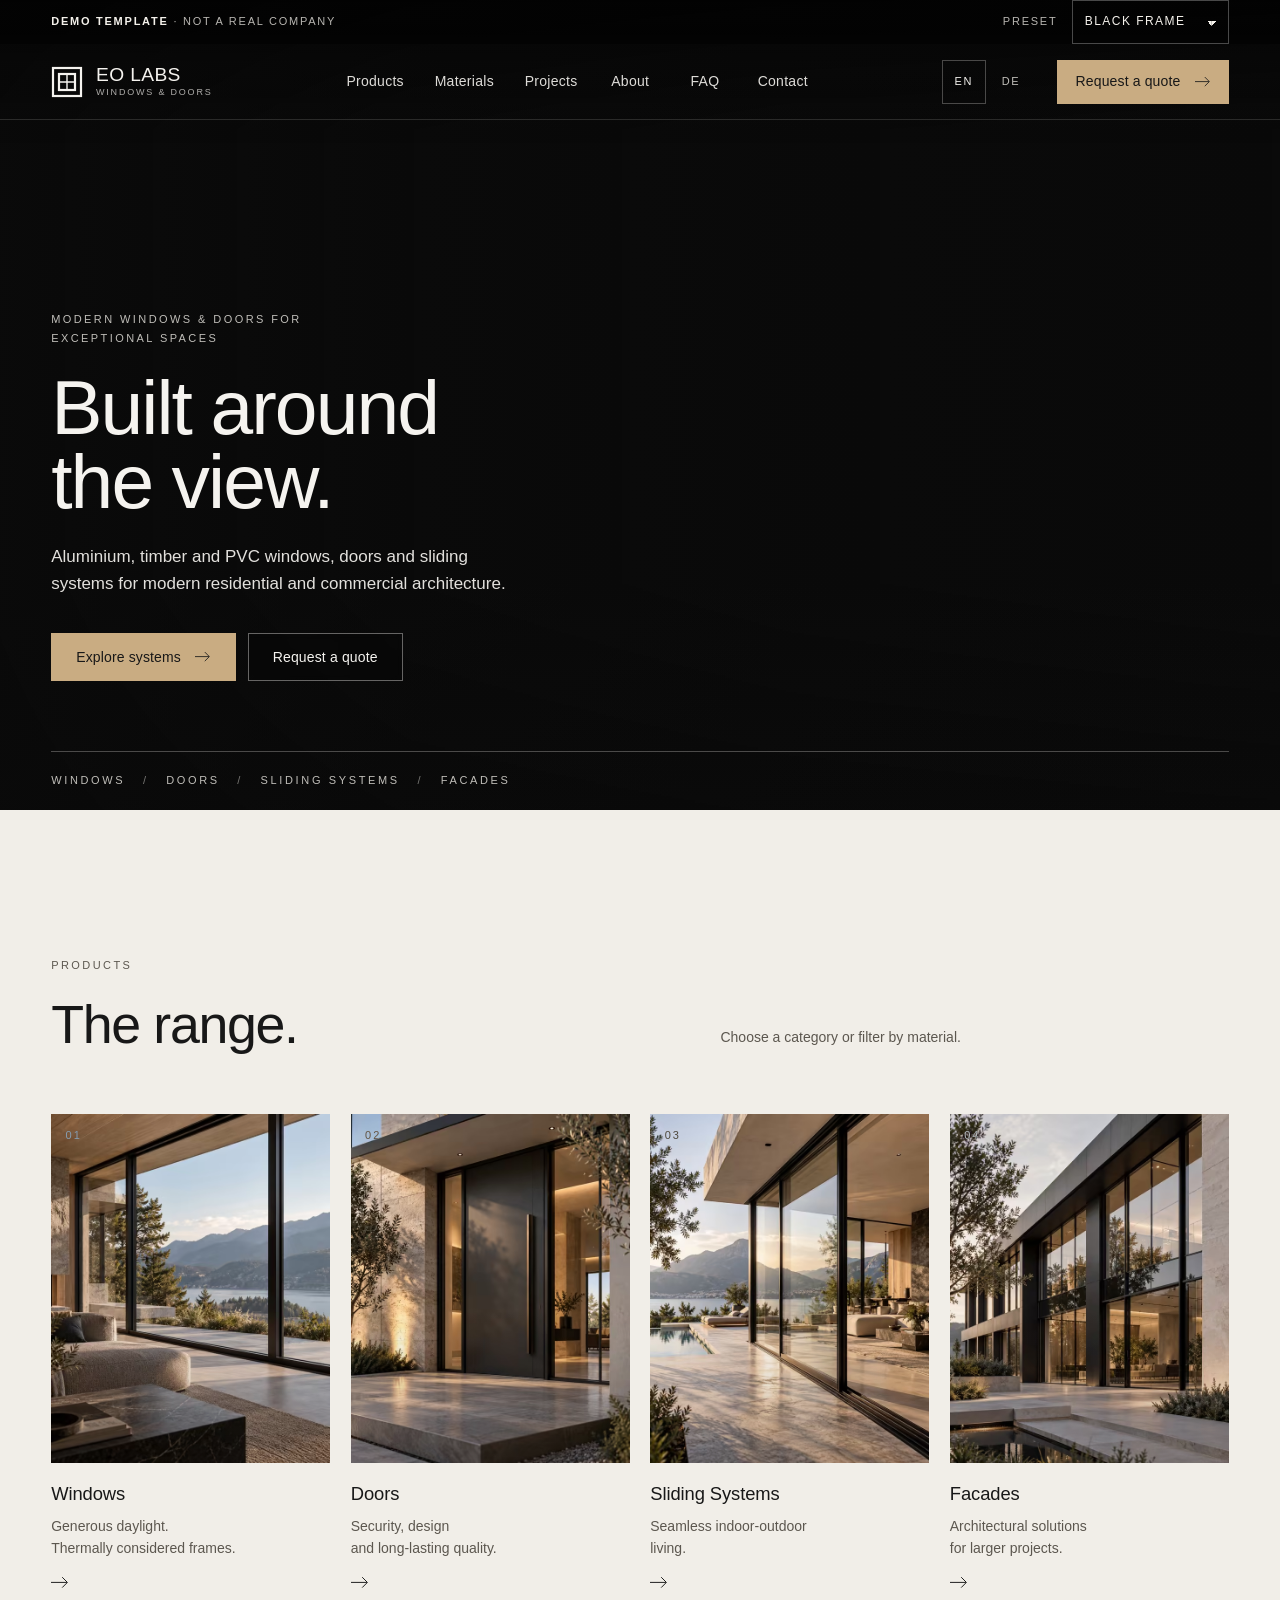
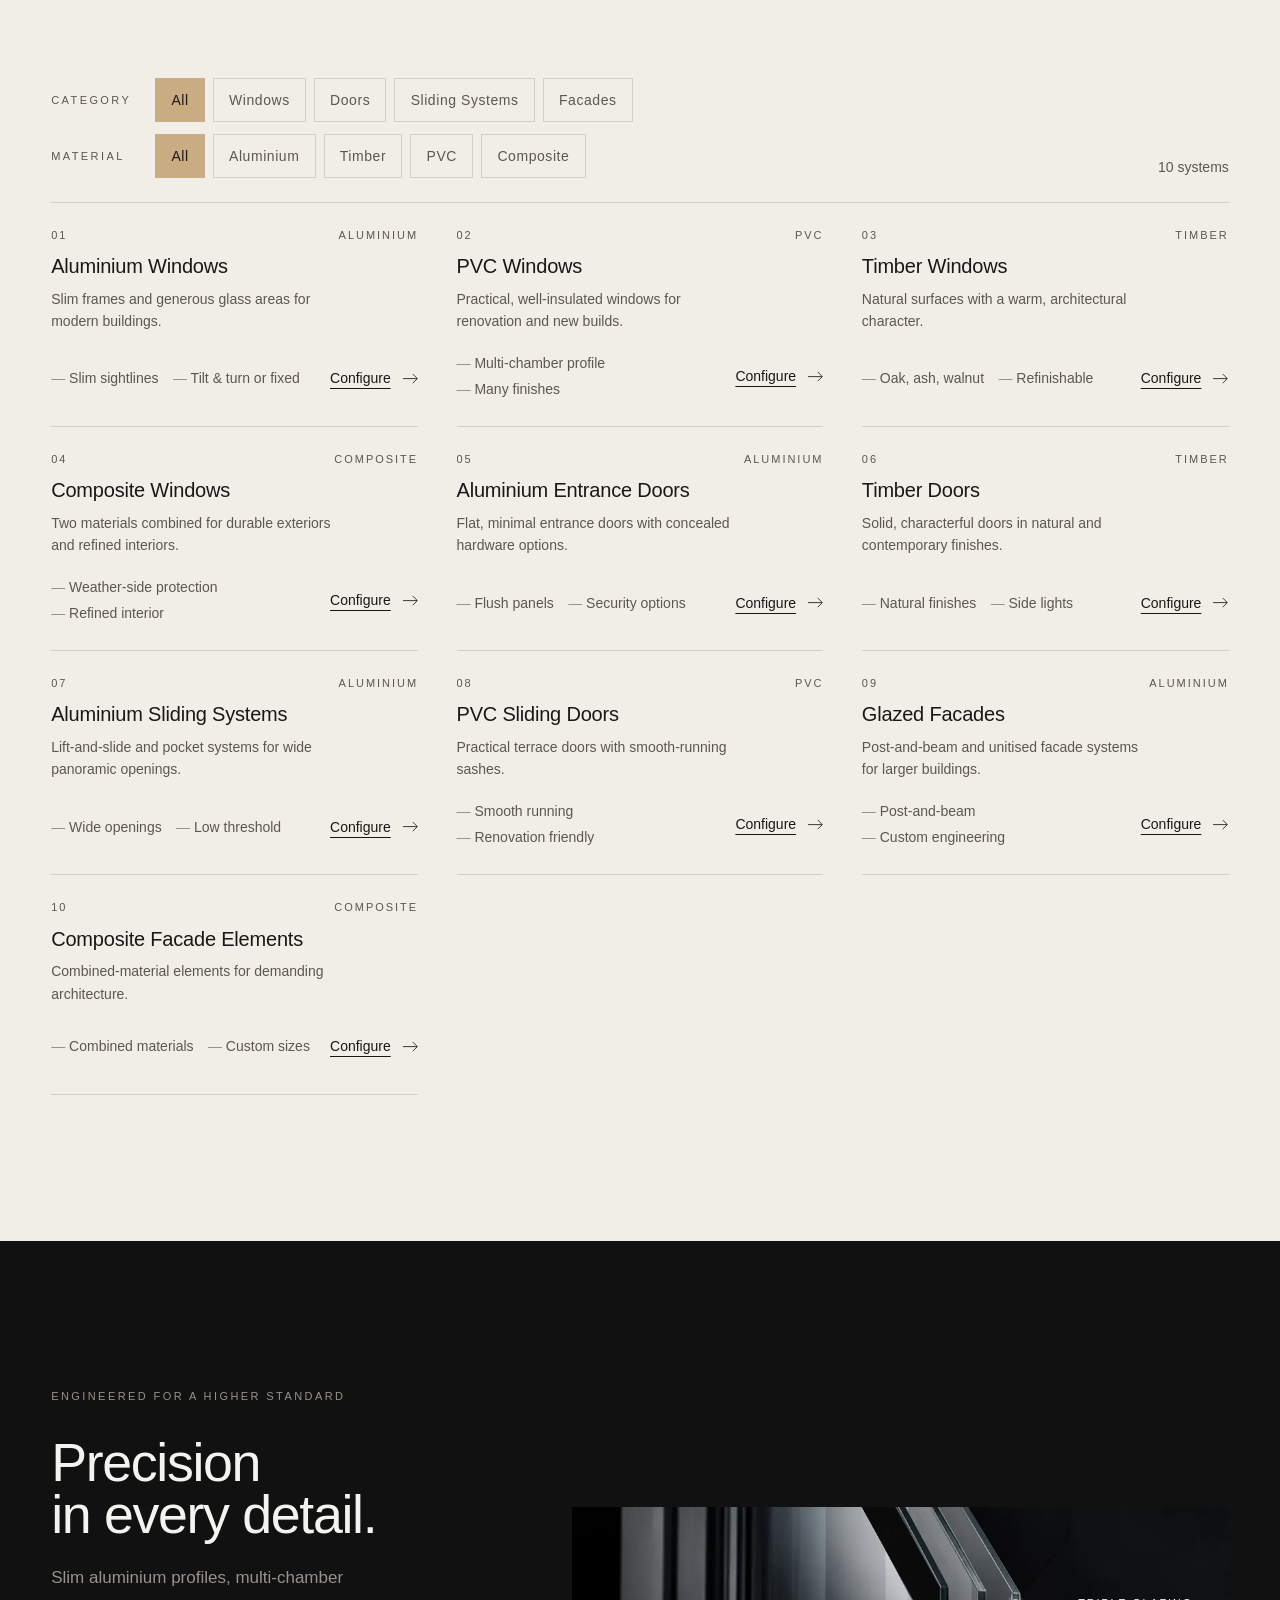
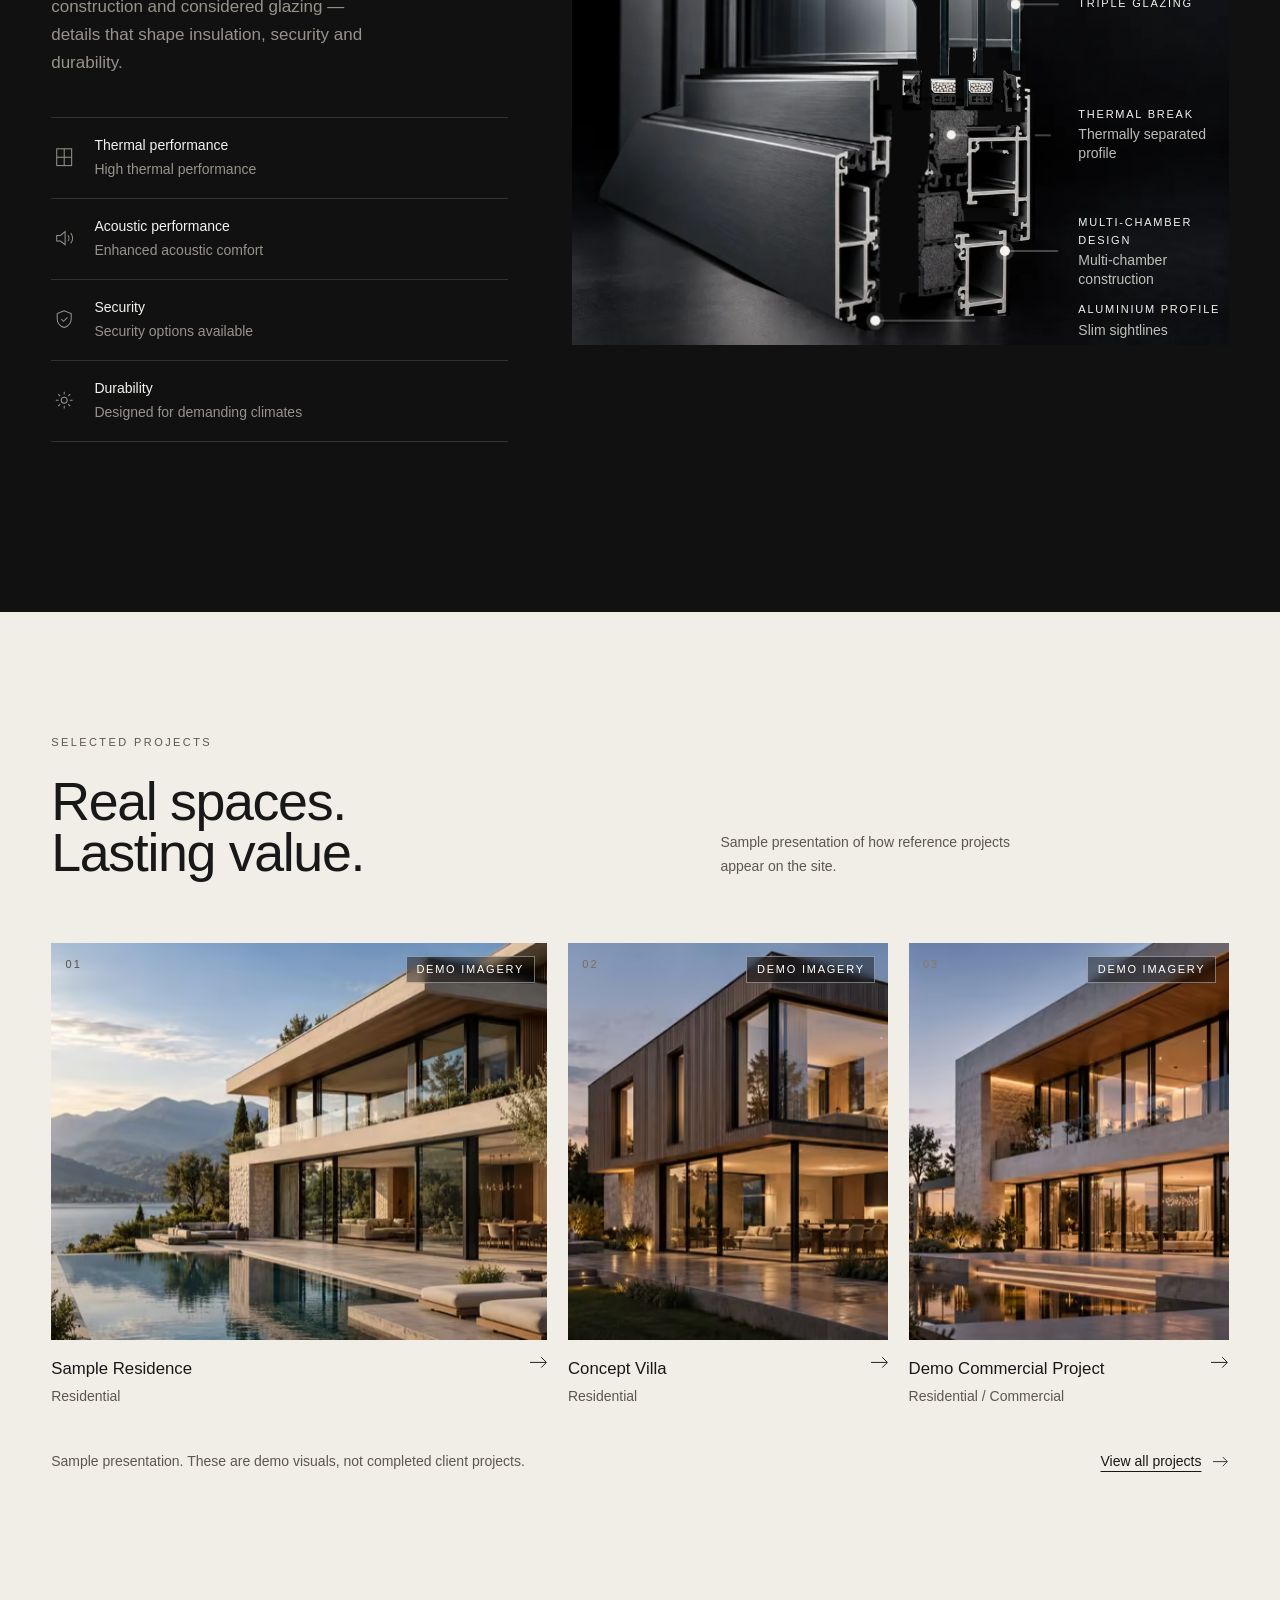
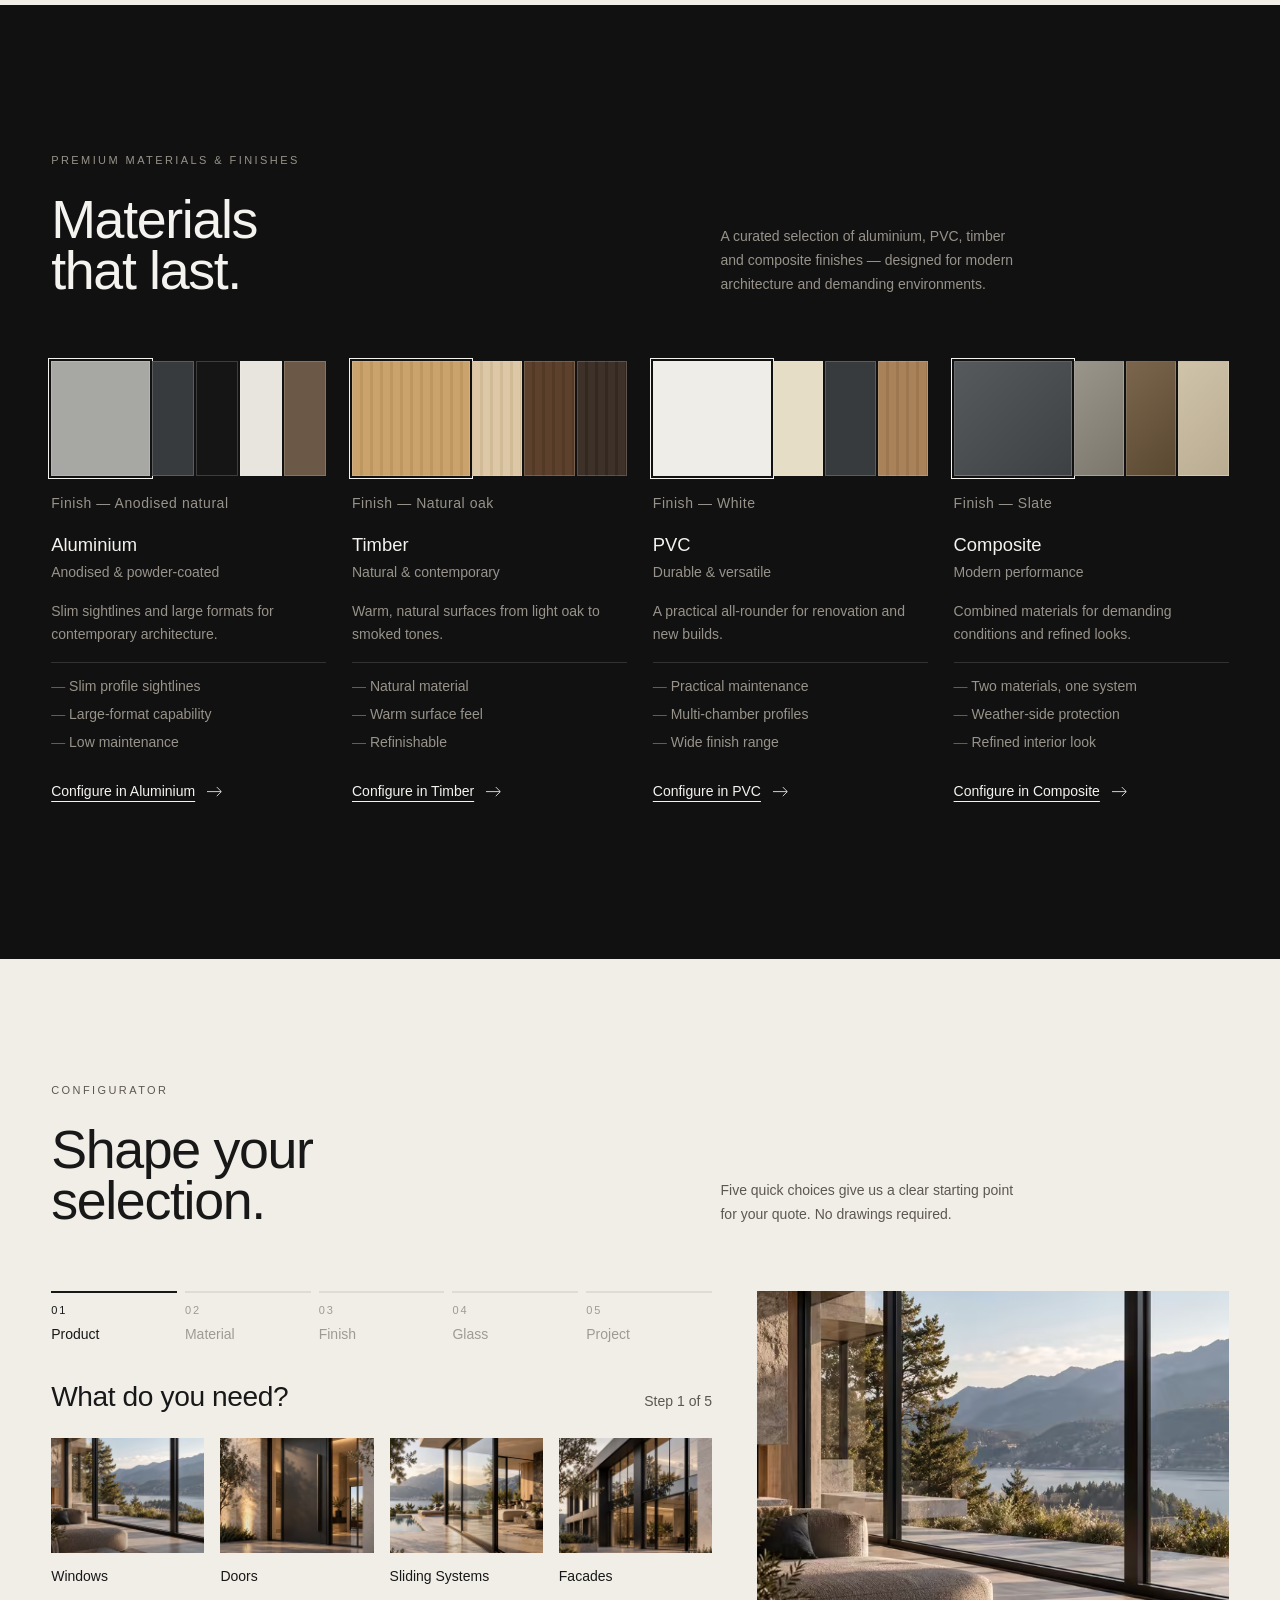
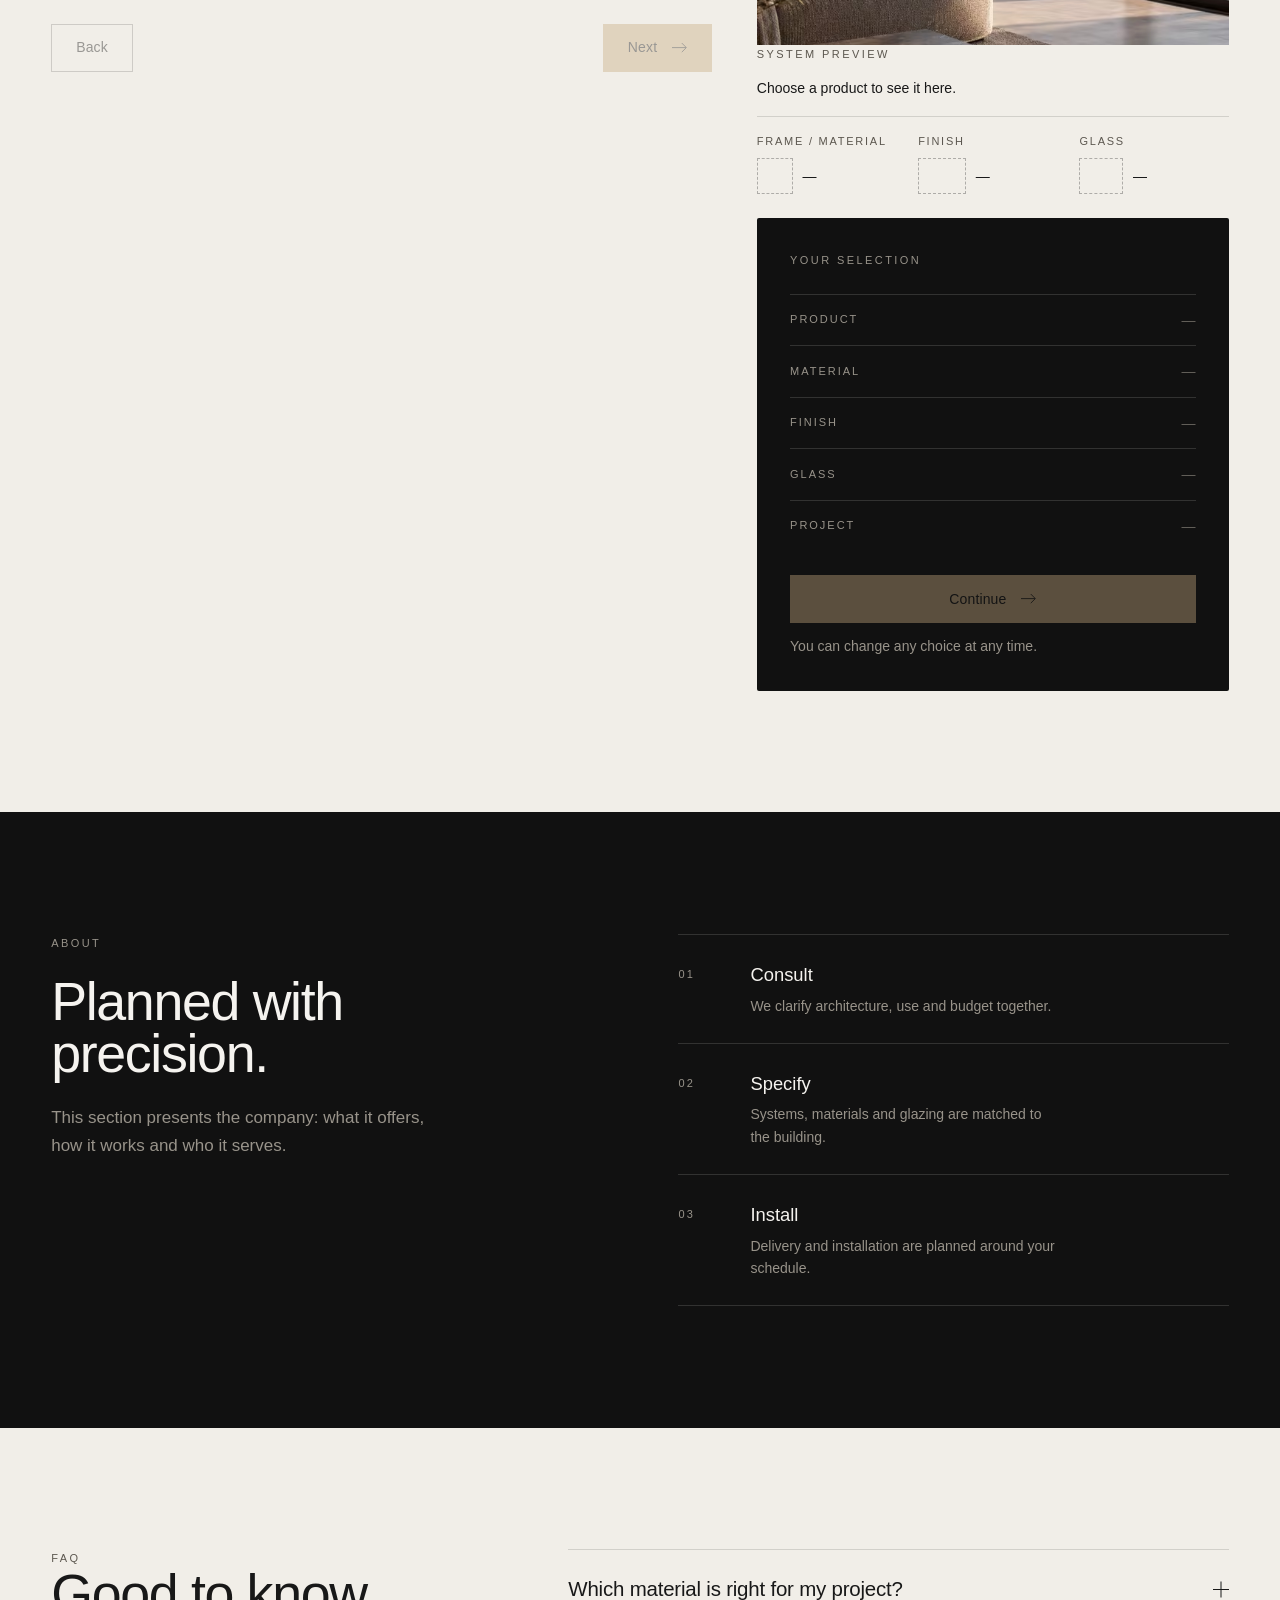
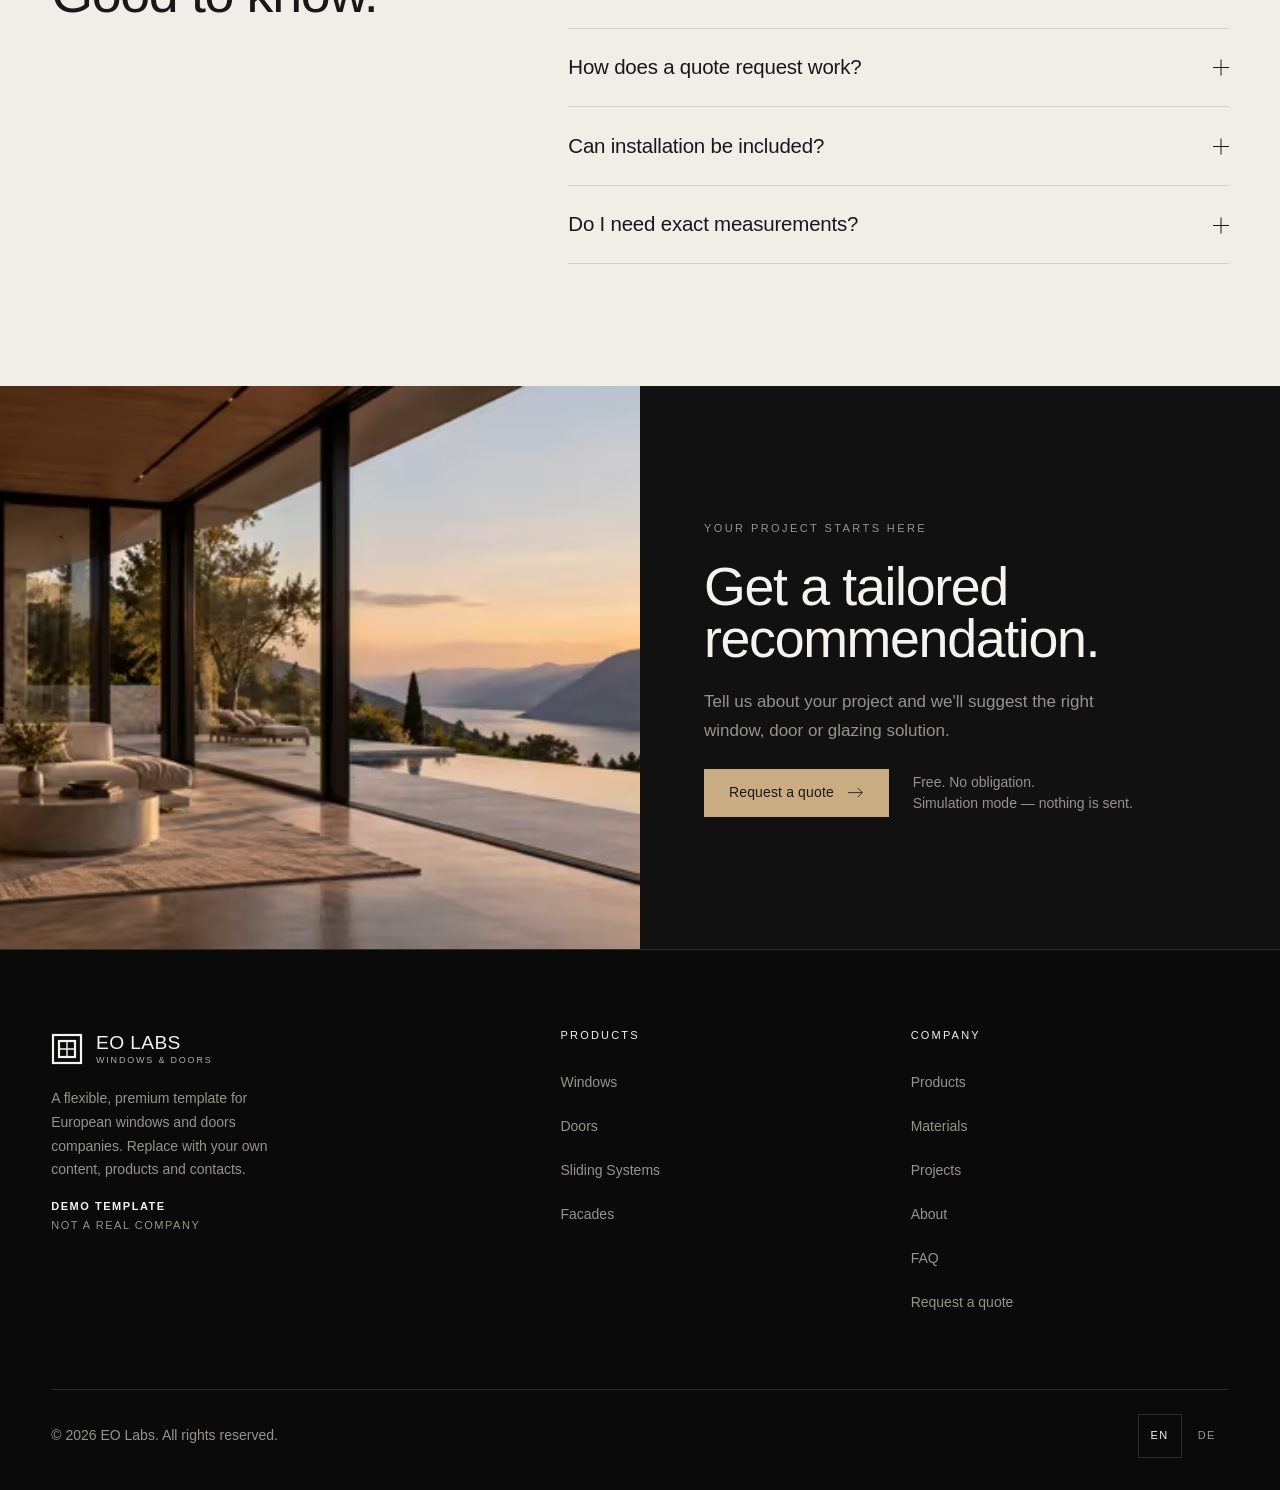
==== commit 21848779: "Animated exploded view of the profile section (aligned WebP layers, data-driven timeline, hover, red" ====
--- a/index.html
+++ b/index.html
@@ -1,5 +1,5 @@
 <!doctype html>
-<html lang="en" data-preset="black-frame" data-root="" data-hash="1kiixi6" data-demo="1" data-switcher="1">
+<html lang="en" data-preset="black-frame" data-root="" data-hash="1ssnl5i" data-demo="1" data-switcher="1">
 <head>
   <meta charset="utf-8">
   <meta name="viewport" content="width=device-width, initial-scale=1">
@@ -168,9 +168,17 @@
         <p class="lead">Slim aluminium profiles, multi-chamber construction and considered glazing — details that shape insulation, security and durability.</p>
         <ul class="spec-list"><li class="spec reveal-item" style="--i:0"><span class="spec__icon"><svg viewBox="0 0 24 24" fill="none" stroke="currentColor" stroke-width="1.1" aria-hidden="true"><rect x="4" y="3" width="16" height="18"/><path d="M4 12h16M12 3v18"/></svg></span><span><span class="spec__title">Thermal performance</span><span class="spec__value">High thermal performance</span></span></li><li class="spec reveal-item" style="--i:1"><span class="spec__icon"><svg viewBox="0 0 24 24" fill="none" stroke="currentColor" stroke-width="1.1" aria-hidden="true"><path d="M4 9h4l5-4v14l-5-4H4zM16 9c1.4 1.6 1.4 4.4 0 6M19 6.5c2.6 3 2.6 8 0 11"/></svg></span><span><span class="spec__title">Acoustic performance</span><span class="spec__value">Enhanced acoustic comfort</span></span></li><li class="spec reveal-item" style="--i:2"><span class="spec__icon"><svg viewBox="0 0 24 24" fill="none" stroke="currentColor" stroke-width="1.1" aria-hidden="true"><path d="M12 3 4.5 6v5.5c0 4.6 3.2 8 7.5 9.5 4.300-1.500 7.500-4.900 7.500-9.500V6zM9 12l2.200 2.200L15.500 10"/></svg></span><span><span class="spec__title">Security</span><span class="spec__value">Security options available</span></span></li><li class="spec reveal-item" style="--i:3"><span class="spec__icon"><svg viewBox="0 0 24 24" fill="none" stroke="currentColor" stroke-width="1.1" aria-hidden="true"><path d="M12 3v3M12 18v3M3 12h3M18 12h3M5.6 5.6l2.1 2.100M16.300 16.300l2.100 2.100M5.600 18.400l2.100-2.100M16.300 7.700l2.100-2.100"/><circle cx="12" cy="12" r="3.200"/></svg></span><span><span class="spec__title">Durability</span><span class="spec__value">Designed for demanding climates</span></span></li></ul>
       </div>
-      <figure class="tech" id="tech" data-reveal><div class="tech__plate"><span class="media" style="--ratio:1440 / 960"><picture><source type="image/avif" srcset="assets/photos/profile-640.avif 640w, assets/photos/profile-960.avif 960w, assets/photos/profile-1440.avif 1440w" sizes="(min-width: 961px) 50vw, 100vw"><source type="image/webp" srcset="assets/photos/profile-640.webp 640w, assets/photos/profile-960.webp 960w, assets/photos/profile-1440.webp 1440w" sizes="(min-width: 961px) 50vw, 100vw"><img src="assets/photos/profile-1440.jpg" srcset="assets/photos/profile-640.jpg 640w, assets/photos/profile-960.jpg 960w, assets/photos/profile-1440.jpg 1440w" sizes="(min-width: 961px) 50vw, 100vw" alt="Technical cross-section of an aluminium window profile with triple glazing, thermal break and multiple chambers" width="1440" height="960" loading="lazy" decoding="async"></picture></span>
-        <ol class="anno-list"><li class="anno" style="--x:58%;--y:22.5%"><span class="anno__dot" aria-hidden="true">1</span><span class="anno__line"></span><span class="anno__label"><b>Triple glazing</b></span></li><li class="anno" style="--x:65.5%;--y:40%"><span class="anno__dot" aria-hidden="true">2</span><span class="anno__line"></span><span class="anno__label"><b>Aluminium profile</b><small>Slim sightlines</small></span></li><li class="anno" style="--x:55%;--y:53%"><span class="anno__dot" aria-hidden="true">3</span><span class="anno__line"></span><span class="anno__label"><b>Thermal break</b><small>Thermally separated profile</small></span></li><li class="anno" style="--x:64%;--y:73%"><span class="anno__dot" aria-hidden="true">4</span><span class="anno__line"></span><span class="anno__label"><b>Multi-chamber design</b><small>Multi-chamber construction</small></span></li></ol></div>
-        <ol class="anno-legend" aria-label="Profile details"><li><span><b>Triple glazing</b></span></li><li><span><b>Aluminium profile</b>Slim sightlines</span></li><li><span><b>Thermal break</b>Thermally separated profile</span></li><li><span><b>Multi-chamber design</b>Multi-chamber construction</span></li></ol></figure>
+      <figure class="tech pev" id="tech" data-pev="1" data-explode-ms="1150">
+        <div class="pev__plate" style="--ratio:1800 / 1200">
+          <div class="pev__stage"><div class="pev__base"><img src="assets/profile/profile-base-1440.webp" srcset="assets/profile/profile-base-960.webp 960w, assets/profile/profile-base-1440.webp 1440w" sizes="(min-width: 961px) 50vw, 100vw" alt="Technical cross-section of an aluminium window profile with triple glazing, thermal break and multiple chambers" width="1440" height="960" loading="lazy" decoding="async"></div><div class="pev__layer" data-layer="glass" style="--z:1;--ddx:28;--ddy:-24;--mdx:10;--mdy:-8;--hx:5px;--hy:-5px;--delay:0ms;--dur:600ms" aria-hidden="true"><img src="assets/profile/profile-glass-1440.webp" srcset="assets/profile/profile-glass-960.webp 960w, assets/profile/profile-glass-1440.webp 1440w" sizes="(min-width: 961px) 50vw, 100vw" alt="" width="1440" height="960" loading="lazy" decoding="async"><span class="pev__dot" style="left:64%;top:26.7%" aria-hidden="true"><i>1</i></span>
+        <svg class="pev__line" style="left:64%;top:26.7%;--reach:10;--i:0" viewBox="0 0 100 2" preserveAspectRatio="none" aria-hidden="true" focusable="false"><line x1="0" y1="1" x2="100" y2="1" pathLength="1"/></svg></div><div class="pev__layer" data-layer="aluminium" style="--z:2;--ddx:-24;--ddy:8;--mdx:-8;--mdy:0;--hx:-5px;--hy:5px;--delay:150ms;--dur:600ms" aria-hidden="true"><img src="assets/profile/profile-aluminium-1440.webp" srcset="assets/profile/profile-aluminium-960.webp 960w, assets/profile/profile-aluminium-1440.webp 1440w" sizes="(min-width: 961px) 50vw, 100vw" alt="" width="1440" height="960" loading="lazy" decoding="async"><span class="pev__dot" style="left:49.2%;top:92.9%" aria-hidden="true"><i>4</i></span>
+        <svg class="pev__line" style="left:49.2%;top:92.9%;--reach:24.799999999999997;--i:3" viewBox="0 0 100 2" preserveAspectRatio="none" aria-hidden="true" focusable="false"><line x1="0" y1="1" x2="100" y2="1" pathLength="1"/></svg></div><div class="pev__layer" data-layer="thermal-break" style="--z:3;--ddx:24;--ddy:4;--mdx:8;--mdy:0;--hx:5px;--hy:5px;--delay:300ms;--dur:550ms" aria-hidden="true"><img src="assets/profile/profile-thermal-break-1440.webp" srcset="assets/profile/profile-thermal-break-960.webp 960w, assets/profile/profile-thermal-break-1440.webp 1440w" sizes="(min-width: 961px) 50vw, 100vw" alt="" width="1440" height="960" loading="lazy" decoding="async"><span class="pev__dot" style="left:54.7%;top:51.3%" aria-hidden="true"><i>2</i></span>
+        <svg class="pev__line" style="left:54.7%;top:51.3%;--reach:19.299999999999997;--i:1" viewBox="0 0 100 2" preserveAspectRatio="none" aria-hidden="true" focusable="false"><line x1="0" y1="1" x2="100" y2="1" pathLength="1"/></svg></div><div class="pev__layer" data-layer="chambers" style="--z:4;--ddx:12;--ddy:28;--mdx:6;--mdy:10;--hx:5px;--hy:5px;--delay:450ms;--dur:500ms" aria-hidden="true"><img src="assets/profile/profile-chambers-1440.webp" srcset="assets/profile/profile-chambers-960.webp 960w, assets/profile/profile-chambers-1440.webp 1440w" sizes="(min-width: 961px) 50vw, 100vw" alt="" width="1440" height="960" loading="lazy" decoding="async"><span class="pev__dot" style="left:64.4%;top:73.3%" aria-hidden="true"><i>3</i></span>
+        <svg class="pev__line" style="left:64.4%;top:73.3%;--reach:9.599999999999994;--i:2" viewBox="0 0 100 2" preserveAspectRatio="none" aria-hidden="true" focusable="false"><line x1="0" y1="1" x2="100" y2="1" pathLength="1"/></svg></div><div class="pev__layer" data-layer="seals" style="--z:5;--ddx:6;--ddy:14;--mdx:3;--mdy:6;--hx:5px;--hy:5px;--delay:600ms;--dur:550ms" aria-hidden="true"><img src="assets/profile/profile-seals-1440.webp" srcset="assets/profile/profile-seals-960.webp 960w, assets/profile/profile-seals-1440.webp 1440w" sizes="(min-width: 961px) 50vw, 100vw" alt="" width="1440" height="960" loading="lazy" decoding="async"></div></div>
+          <ol class="pev__labels"><li class="pev__label" data-layer="glass" style="--x:75%;--y:26.7%;--ddy:-24;--i:0"><b>Triple glazing</b></li><li class="pev__label" data-layer="thermal-break" style="--x:75%;--y:51.3%;--ddy:4;--i:1"><b>Thermal break</b><small>Thermally separated profile</small></li><li class="pev__label" data-layer="chambers" style="--x:75%;--y:73.3%;--ddy:28;--i:2"><b>Multi-chamber design</b><small>Multi-chamber construction</small></li><li class="pev__label" data-layer="aluminium" style="--x:75%;--y:92.9%;--ddy:8;--i:3"><b>Aluminium profile</b><small>Slim sightlines</small></li></ol>
+        </div>
+        <ol class="anno-legend" aria-label="Profile details"><li><span><b>Triple glazing</b></span></li><li><span><b>Thermal break</b>Thermally separated profile</span></li><li><span><b>Multi-chamber design</b>Multi-chamber construction</span></li><li><span><b>Aluminium profile</b>Slim sightlines</span></li></ol>
+      </figure>
     </div></section>
 <section class="section theme-light" id="projects" aria-labelledby="projects-title"><div class="container">
       <div class="section-head" data-reveal><div><p class="eyebrow">Selected projects</p><h2 class="display-lg" id="projects-title">Real spaces.
@@ -309,6 +317,7 @@
   <script src="js/templates.js" defer></script>
   <script src="js/configurator.js" defer></script>
   <script src="js/seo.js" defer></script>
+  <script src="js/profile.js" defer></script>
   <script src="js/gallery.js" defer></script>
   <script src="js/quote.js" defer></script>
   <script src="js/app.js" defer></script>
--- a/css/sections.css
+++ b/css/sections.css
@@ -94,17 +94,6 @@
 .spec__icon svg { width: 1.4rem; height: 1.4rem; }
 .spec__title { font-size: var(--fs-sm); font-weight: 500; }
 .spec__value { font-size: var(--fs-sm); color: var(--fg-muted); }
-.tech { position: relative; max-width: 50rem; width: 100%; justify-self: end; }
-.tech .media::after { display: none; }
-.tech__plate { position: relative; --fg: #F4F1EB; --fg-muted: rgba(244,241,235,.7); --line: rgba(244,241,235,.2); color: var(--fg); }
-.anno-list { position: absolute; inset: 0; }
-.anno { position: absolute; left: var(--x); top: var(--y); right: 0; display: flex; align-items: center; transform: translateY(-50%); pointer-events: none; }
-.anno__dot { flex: none; display: grid; place-items: center; width: .55rem; height: .55rem; border-radius: 50%; background: var(--fg); font-size: 0; box-shadow: 0 0 0 4px color-mix(in srgb, var(--fg) 18%, transparent); }
-.anno__line { flex: 1; height: 1px; background: color-mix(in srgb, var(--fg) 45%, transparent); }
-.anno__label { flex: none; width: 10.5rem; padding-left: .85rem; display: grid; gap: .1rem; }
-.anno__label b { font-weight: 500; font-size: var(--fs-label); letter-spacing: .16em; text-transform: uppercase; }
-.anno__label small { font-size: var(--fs-sm); color: var(--fg-muted); line-height: 1.35; }
-.anno-legend { display: none; }
 
 /* ================= PROJECTS ================= */
 .project-grid { display: grid; grid-template-columns: 1.55fr 1fr 1fr; gap: clamp(.9rem, 1.6vw, 1.5rem); }
@@ -205,8 +194,8 @@
 .footer__brand { display: grid; gap: var(--space-4); align-content: start; }
 .footer__brand p { font-size: var(--fs-sm); color: var(--fg-muted); max-width: 30ch; line-height: 1.7; }
 .footer__col h2 { margin-bottom: var(--space-4); font-size: var(--fs-label); letter-spacing: .2em; text-transform: uppercase; color: var(--fg); font-weight: 500; }
-.footer__col ul { display: grid; gap: .65rem; font-size: var(--fs-sm); color: var(--fg-muted); }
-.footer__col a { text-decoration: none; }
+.footer__col ul { display: grid; gap: 0; font-size: var(--fs-sm); color: var(--fg-muted); }
+.footer__col a { display: inline-flex; align-items: center; min-height: 2.75rem; min-width: 2.75rem; text-decoration: none; }
 .footer__col a:hover { color: var(--fg); text-decoration: underline; }
 .footer__col .placeholder { opacity: .75; font-style: italic; }
 .footer__col li > span.k { display: block; font-size: var(--fs-label); letter-spacing: .14em; text-transform: uppercase; opacity: .6; margin-bottom: .15rem; }
@@ -324,3 +313,51 @@
 .preset-select select { min-height: 2.75rem; padding: 0 2rem 0 .75rem; background-color: transparent; color: #F4F1EB; border: 1px solid rgba(255,255,255,.28); border-radius: 0; font-size: .75rem; letter-spacing: .12em; text-transform: uppercase; appearance: none; background-image: linear-gradient(45deg, transparent 50%, currentColor 50%), linear-gradient(135deg, currentColor 50%, transparent 50%); background-position: calc(100% - 1rem) 55%, calc(100% - .7rem) 55%; background-size: .3rem .3rem; background-repeat: no-repeat; }
 .preset-select select option { color: #181818; background: #fff; }
 .config__nav .btn { min-height: 3rem; }
+
+/* ================= PROFILE EXPLODED VIEW ================= */
+.pev { position: relative; width: 100%; max-width: 50rem; justify-self: end; margin: 0; }
+.pev__plate { --fg: #F5F3EF; --fg-muted: rgba(245, 243, 239, .7); color: #F5F3EF; position: relative; container-type: inline-size; aspect-ratio: var(--ratio, 3 / 2); width: 100%; }
+.pev__stage { position: absolute; inset: 0; overflow: hidden; background: #0a0a0b; transition: opacity 300ms ease, transform 300ms ease; transform-origin: 50% 55%; }
+.pev__base, .pev__layer { position: absolute; inset: 0; width: 100%; height: 100%; }
+.pev__base picture, .pev__base img, .pev__layer picture, .pev__layer img { display: block; width: 100%; height: 100%; object-fit: contain; }
+.pev__layer { z-index: var(--z, 1); --dx: calc(var(--ddx, 0) * 1px); --dy: calc(var(--ddy, 0) * 1px); --tx: 0px; --ty: 0px; transform: translate(var(--tx), var(--ty)); transition: transform var(--dur, 600ms) cubic-bezier(.22, .6, .2, 1) var(--delay, 0ms), opacity 240ms ease, filter 240ms ease; will-change: transform; }
+@supports (width: 1cqw) { .pev__layer, .pev__label { --dx: calc(var(--ddx, 0) * 0.125cqw); --dy: calc(var(--ddy, 0) * 0.125cqw); } }
+.pev__layer--fixed { transform: none; }
+
+/* states: idle (assembled, hidden) → is-visible → is-exploded → is-labeled → is-interactive */
+.js .pev:not(.is-static):not(.is-visible) .pev__stage { opacity: 0; transform: scale(.98); }
+.pev.is-exploded .pev__layer, html:not(.js) .pev .pev__layer, .pev.is-static .pev__layer { --tx: var(--dx); --ty: var(--dy); }
+
+/* annotations: dot → line draws → label */
+.pev__dot { position: absolute; z-index: 3; width: .6rem; height: .6rem; margin: -.3rem 0 0 -.3rem; border-radius: 50%; background: #F5F3EF; box-shadow: 0 0 0 4px rgba(245, 243, 239, .16); display: grid; place-items: center; transition: opacity 220ms ease calc(var(--i, 0) * 80ms); }
+.pev__dot i { font-style: normal; font-size: 0; }
+.pev__line { position: absolute; z-index: 2; height: 2px; margin-top: -1px; width: calc(var(--reach, 10) * 1% - var(--dx, 0px)); overflow: visible; pointer-events: none; color: rgba(245, 243, 239, .55); }
+.pev__line line { stroke: currentColor; stroke-width: 1; vector-effect: non-scaling-stroke; stroke-dasharray: 1; stroke-dashoffset: 1; transition: stroke-dashoffset 450ms cubic-bezier(.3, .6, .2, 1) calc(var(--i, 0) * 80ms + 160ms); }
+.pev__labels { position: absolute; inset: 0; margin: 0; padding: 0; list-style: none; pointer-events: none; }
+.pev__label { position: absolute; left: var(--x, 75%); top: calc(var(--y, 50%) + var(--dy, 0px)); right: 0; transform: translateY(-50%); padding-left: .85rem; display: grid; gap: .12rem; pointer-events: auto; cursor: default; transition: opacity 320ms ease calc(var(--i, 0) * 80ms + 520ms), transform 320ms ease calc(var(--i, 0) * 80ms + 520ms); }
+.pev__label b { overflow-wrap: anywhere; font-weight: 500; font-size: var(--fs-label); letter-spacing: .16em; text-transform: uppercase; }
+.pev__label small { font-size: var(--fs-sm); color: var(--photo-muted); line-height: 1.35; }
+.pev { --fg: #F5F3EF; }
+.js .pev:not(.is-static):not(.is-labeled) .pev__dot { opacity: 0; }
+.js .pev:not(.is-static):not(.is-labeled) .pev__label { opacity: 0; transform: translate(10px, -50%); }
+.pev.is-labeled .pev__line line, .pev.is-static .pev__line line, html:not(.js) .pev .pev__line line { stroke-dashoffset: 0; }
+
+/* hover (desktop, after the sequence): the layer of the hovered label lifts, the rest recede */
+.pev.is-interactive .pev__layer { transition-delay: 0ms; transition-duration: 260ms; }
+.pev.is-interactive.has-hover .pev__layer:not(.is-hover) { opacity: .65; }
+.pev.is-interactive .pev__layer.is-hover { filter: brightness(1.14); --tx: calc(var(--dx) + var(--hx, 0px)); --ty: calc(var(--dy) + var(--hy, 0px)); }
+.pev.is-interactive .pev__label { transition: opacity 200ms ease, color 200ms ease; }
+.pev.is-interactive .pev__label:hover b { color: var(--color-accent); }
+
+@media (max-width: 1180px) { .pev__label { padding-left: .6rem; } .pev__label b { letter-spacing: .08em; font-size: .625rem; } }
+@media (min-width: 961px) and (max-width: 1180px) { .pev__label small { display: none; } }
+.anno-legend { display: none; }
+
+@media (prefers-reduced-motion: reduce) {
+  .pev__stage, .pev__layer, .pev__dot, .pev__line line, .pev__label { transition: none !important; }
+  .js .pev .pev__stage { opacity: 1 !important; transform: none !important; }
+  .pev .pev__layer { --tx: var(--dx); --ty: var(--dy); }
+  .js .pev .pev__dot, .js .pev .pev__label { opacity: 1 !important; transform: translateY(-50%) !important; }
+  .js .pev .pev__dot { transform: none !important; }
+  .pev .pev__line line { stroke-dashoffset: 0 !important; }
+}
--- a/css/responsive.css
+++ b/css/responsive.css
@@ -32,7 +32,7 @@
   .config__left, .config__right { display: contents; }
   .stepper { order: 1; } .config__stage { order: 2; } .config__preview { order: 3; max-width: 40rem; } .config__summary { order: 4; } .config__nav { order: 5; }
   .config__right { position: static; }
-  .tech { justify-self: stretch; max-width: 40rem; }
+  .pev { justify-self: stretch; max-width: 40rem; }
   .project-grid { grid-template-columns: repeat(2, minmax(0, 1fr)); }
   .project:first-child { grid-column: 1 / -1; }
   .cta { grid-template-columns: 1fr; }
@@ -41,6 +41,16 @@
 }
 
 @media (max-width: 768px) {
+  /* exploded view: smaller separation, labels move below the image as a list */
+  .pev__layer { --dx: calc(var(--mdx, 0) * 1px); --dy: calc(var(--mdy, 0) * 1px); }
+  .pev__labels, .pev__line { display: none; }
+  .pev__dot { width: 1.5rem; height: 1.5rem; margin: -.75rem 0 0 -.75rem; background: rgba(10, 10, 10, .85); border: 1px solid #F5F3EF; box-shadow: none; }
+  .pev__dot i { font-size: .65rem; color: #F5F3EF; }
+  .anno-legend { display: grid; gap: .75rem; margin-top: var(--space-5); counter-reset: l; transition: opacity 400ms ease 500ms; }
+  .js .pev:not(.is-static):not(.is-labeled) .anno-legend { opacity: 0; }
+  .anno-legend li { display: grid; grid-template-columns: 1.5rem 1fr; gap: .75rem; align-items: start; color: var(--fg-muted); }
+  .anno-legend li::before { counter-increment: l; content: counter(l); display: grid; place-items: center; width: 1.5rem; height: 1.5rem; border: 1px solid var(--fg); color: var(--fg); font-size: .65rem; border-radius: 50%; }
+  .anno-legend b { display: block; color: var(--fg); font-weight: 500; font-size: var(--fs-label); letter-spacing: .14em; text-transform: uppercase; }
   .quote { width: 100vw; height: 100dvh; margin: 0; }
   .quote__panel { grid-template-columns: 1fr; min-height: 100dvh; max-height: 100dvh; border: 0; border-radius: 0; }
   .quote__side { display: none; }
@@ -77,14 +87,6 @@
   .material-grid { grid-template-columns: 1fr; }
   .swatch-strip { height: 4.25rem; }
 
-  /* technical annotations simplify to numbered markers + legend */
-  .anno { right: auto; }
-  .anno__line, .anno__label { display: none; }
-  .anno__dot { width: 1.5rem; height: 1.5rem; font-size: .65rem; box-shadow: none; background: rgba(10,10,10,.85); color: #F4F1EB; border: 1px solid #F4F1EB; transform: translateX(-50%); }
-  .anno-legend { display: grid; gap: .75rem; margin-top: var(--space-5); counter-reset: l; }
-  .anno-legend li { display: grid; grid-template-columns: 1.5rem 1fr; gap: .75rem; align-items: start; font-size: var(--fs-sm); color: var(--fg-muted); }
-  .anno-legend li::before { counter-increment: l; content: counter(l); display: grid; place-items: center; width: 1.5rem; height: 1.5rem; border: 1px solid var(--fg); color: var(--fg); font-size: .65rem; border-radius: 50%; }
-  .anno-legend b { display: block; color: var(--fg); font-weight: 500; font-size: var(--fs-label); letter-spacing: .14em; text-transform: uppercase; }
 
   .step .name { display: none; }
   .step[aria-current="step"] .name { display: block; grid-column: 1 / -1; }
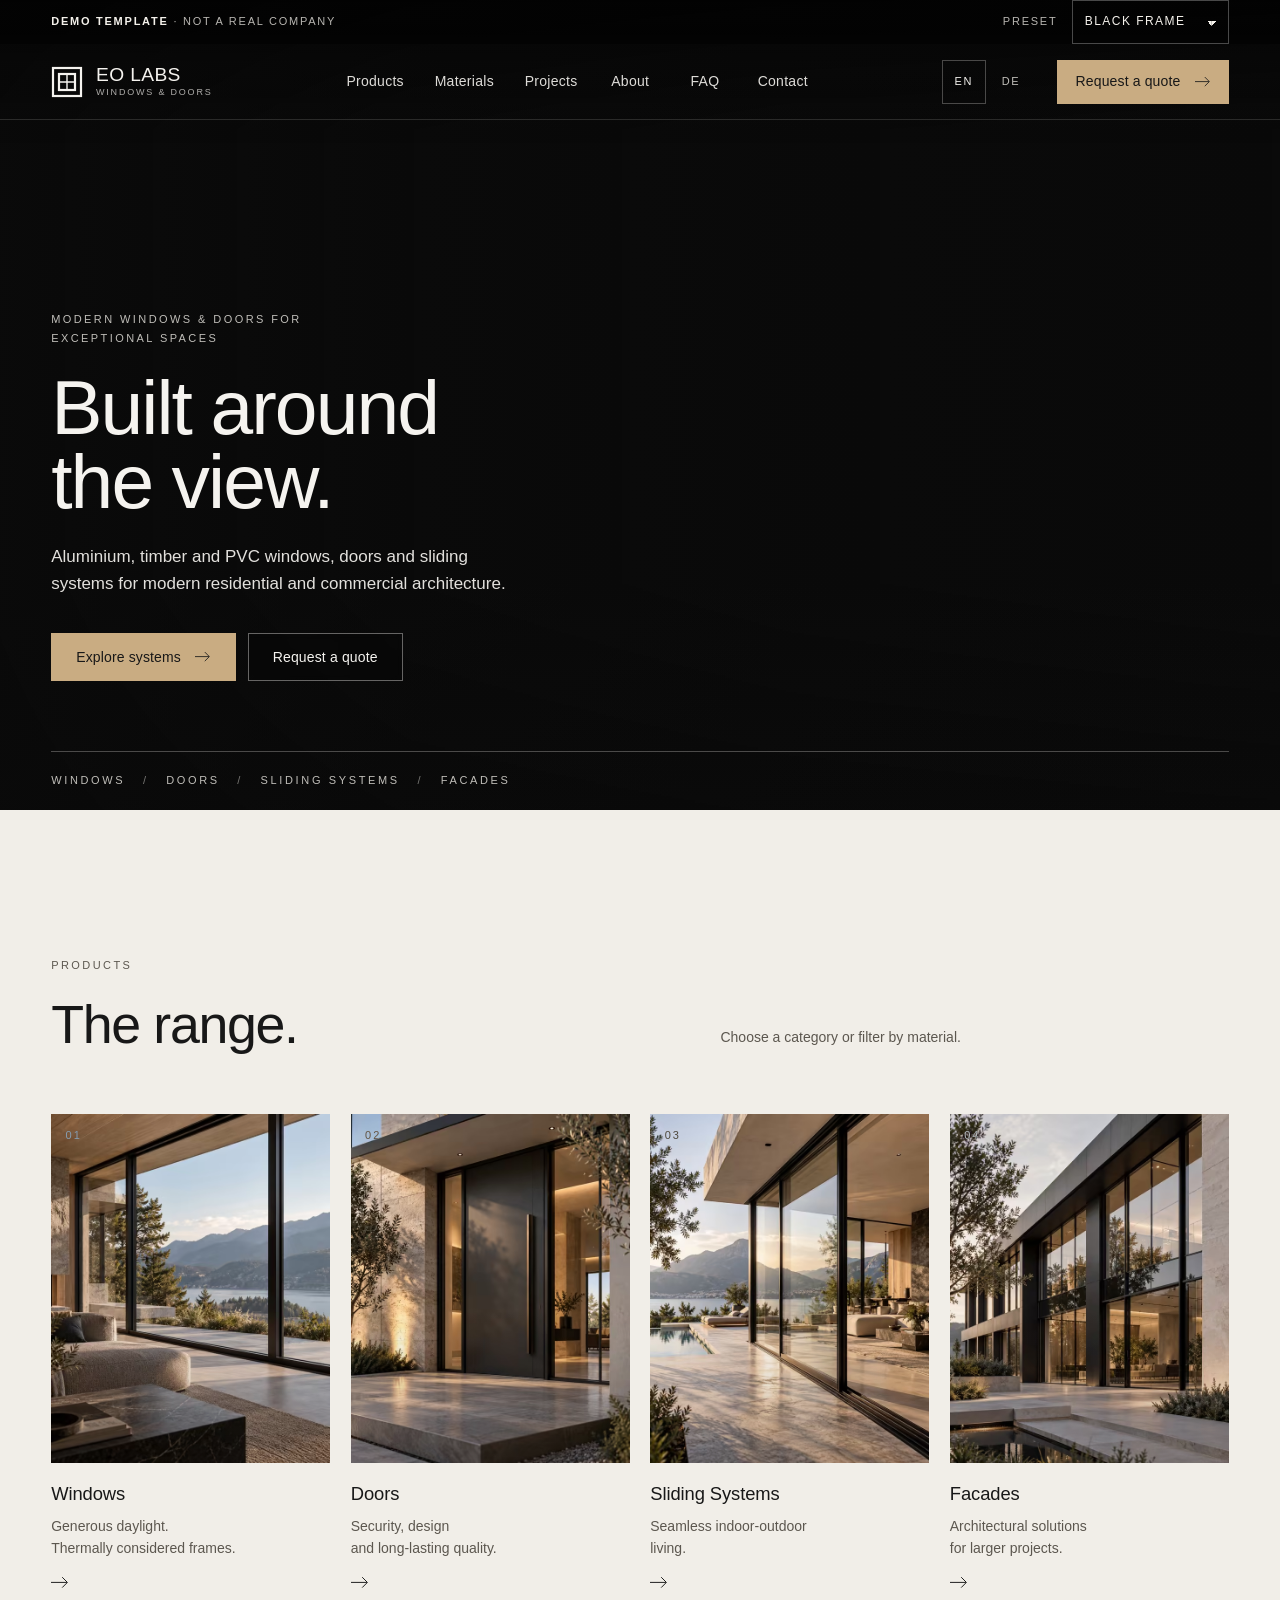
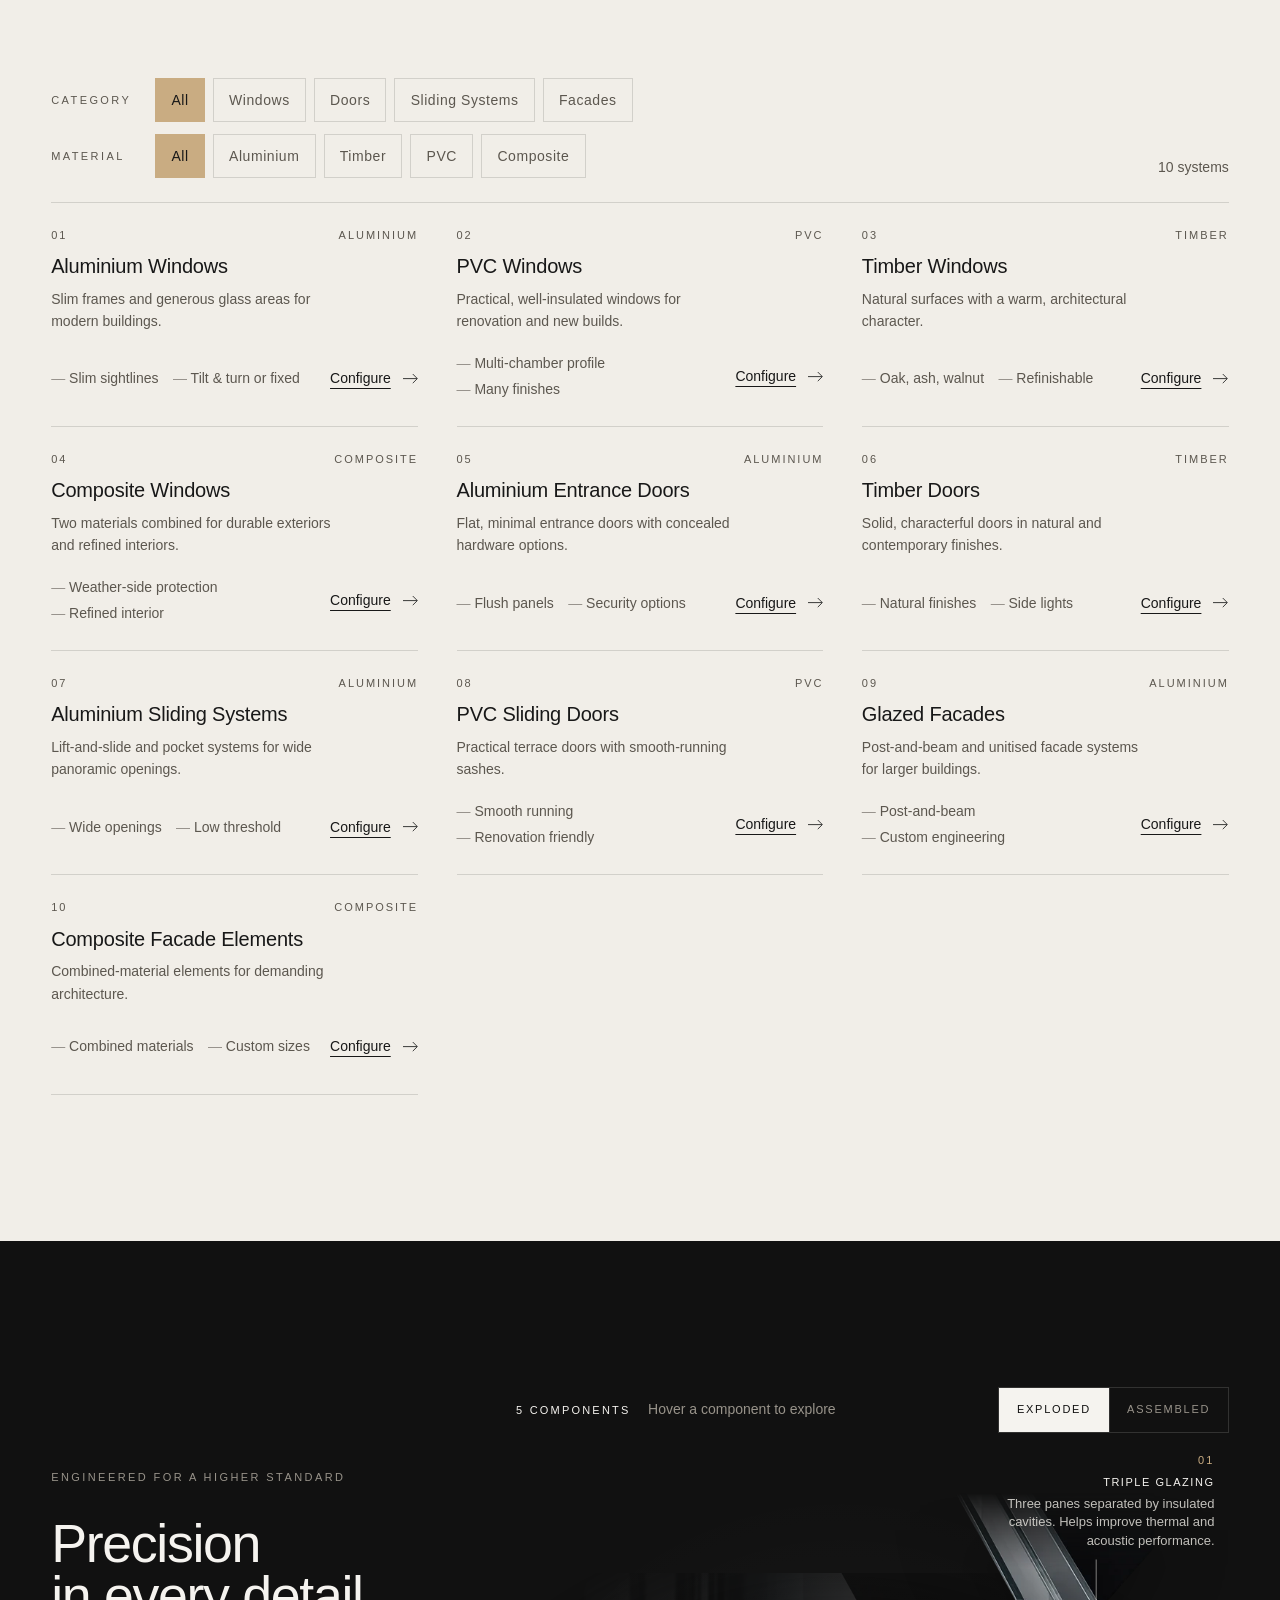
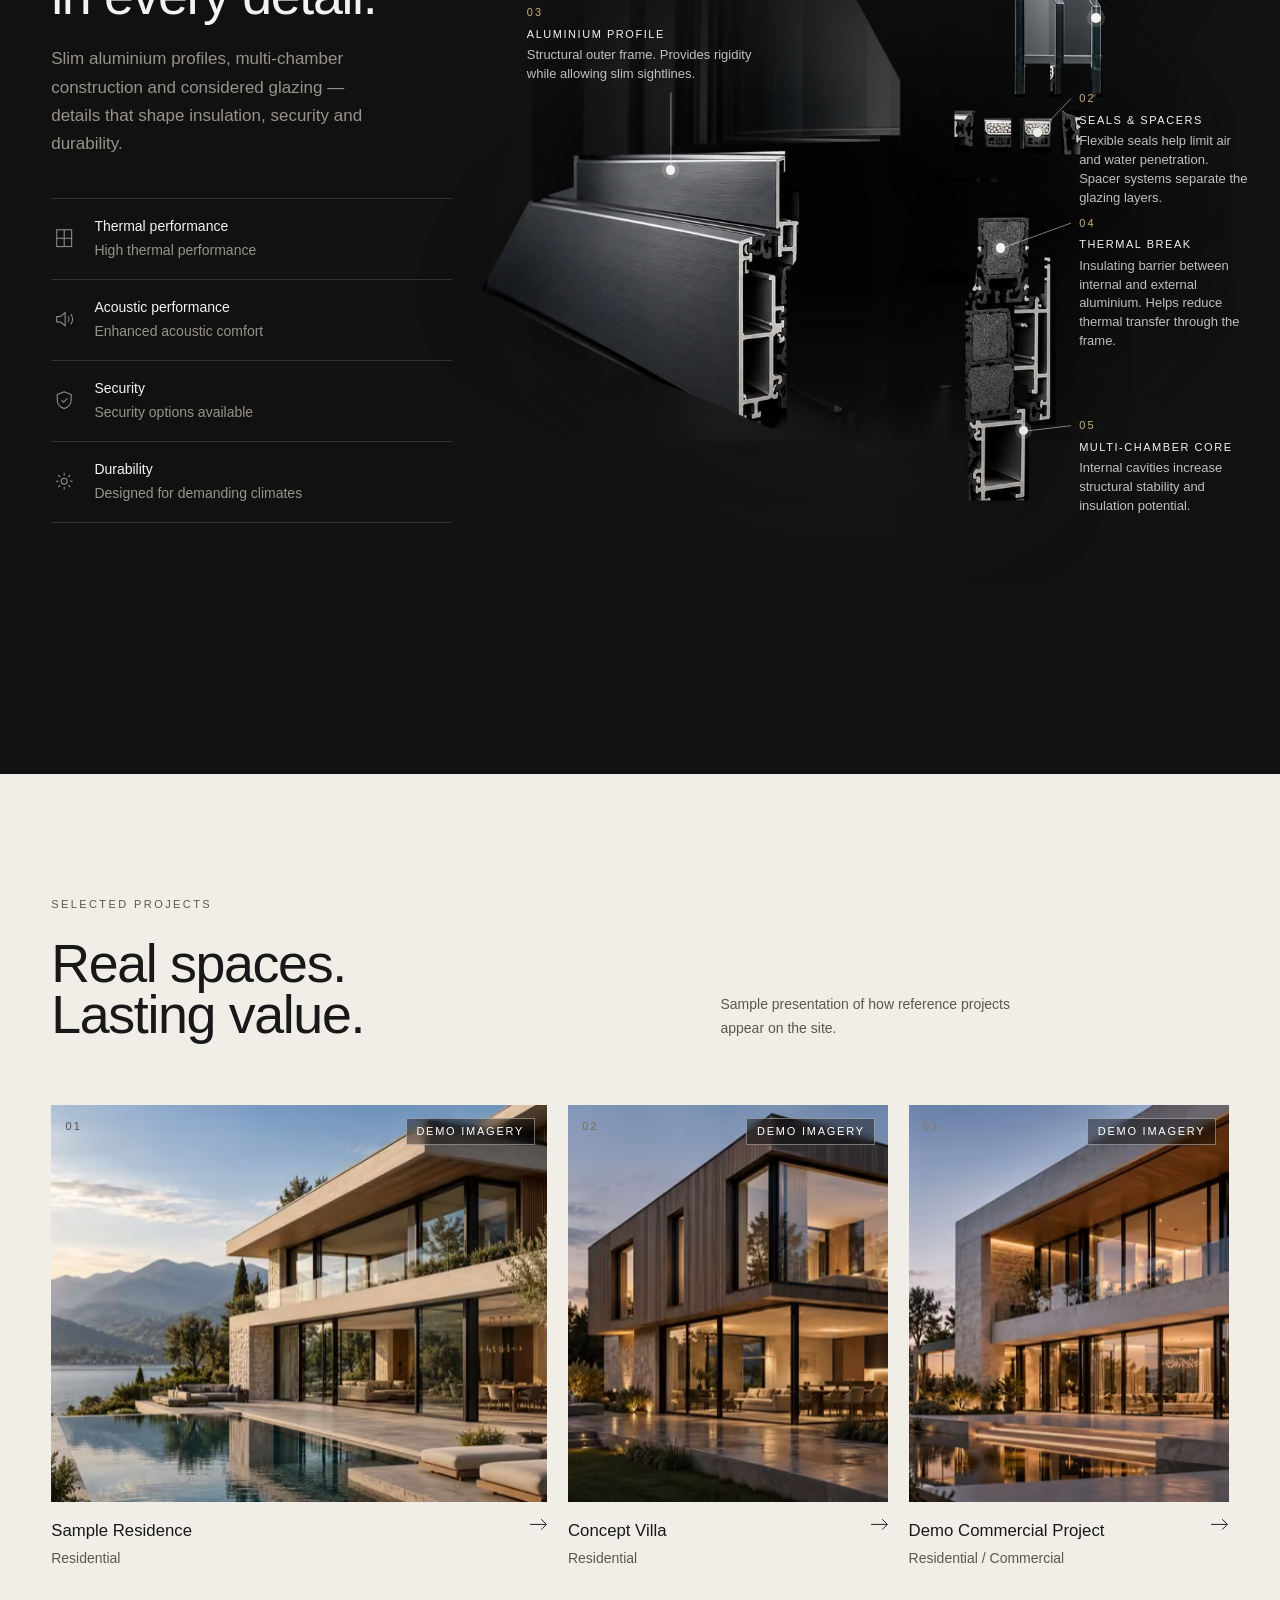
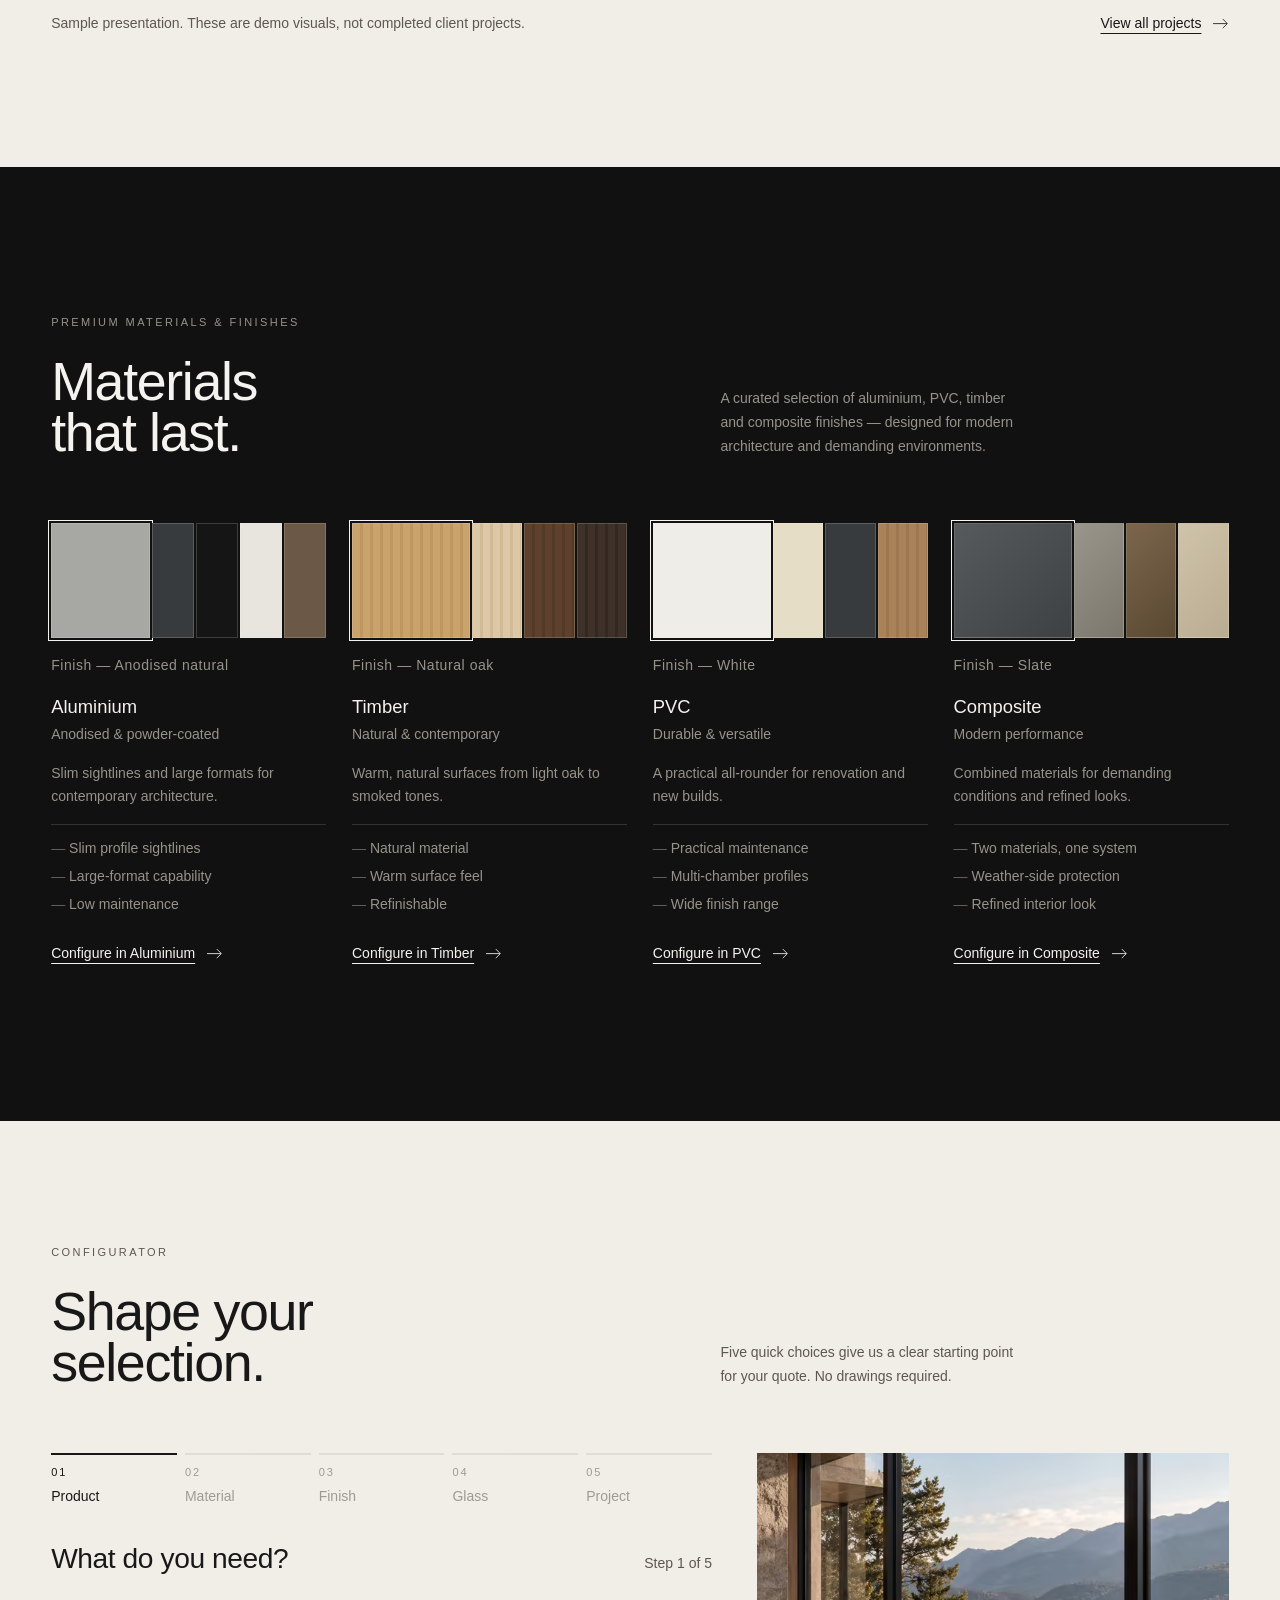
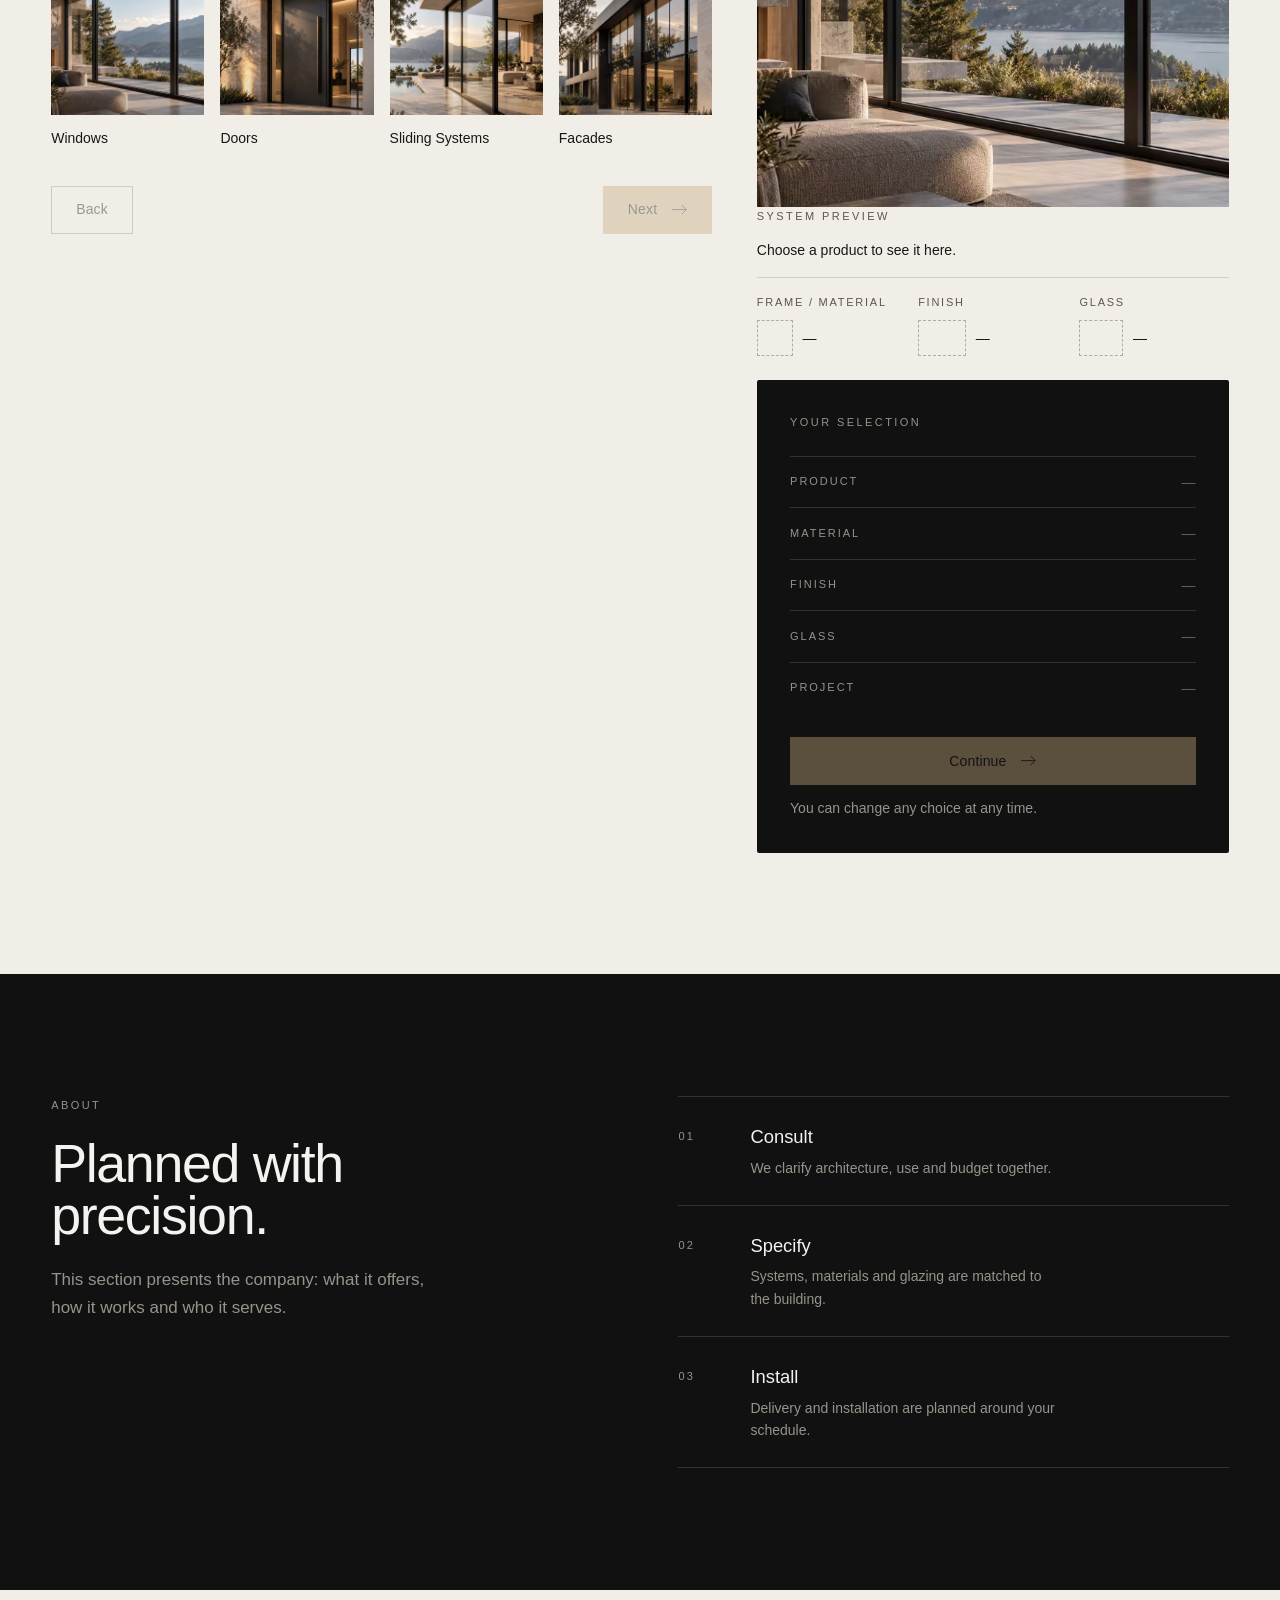
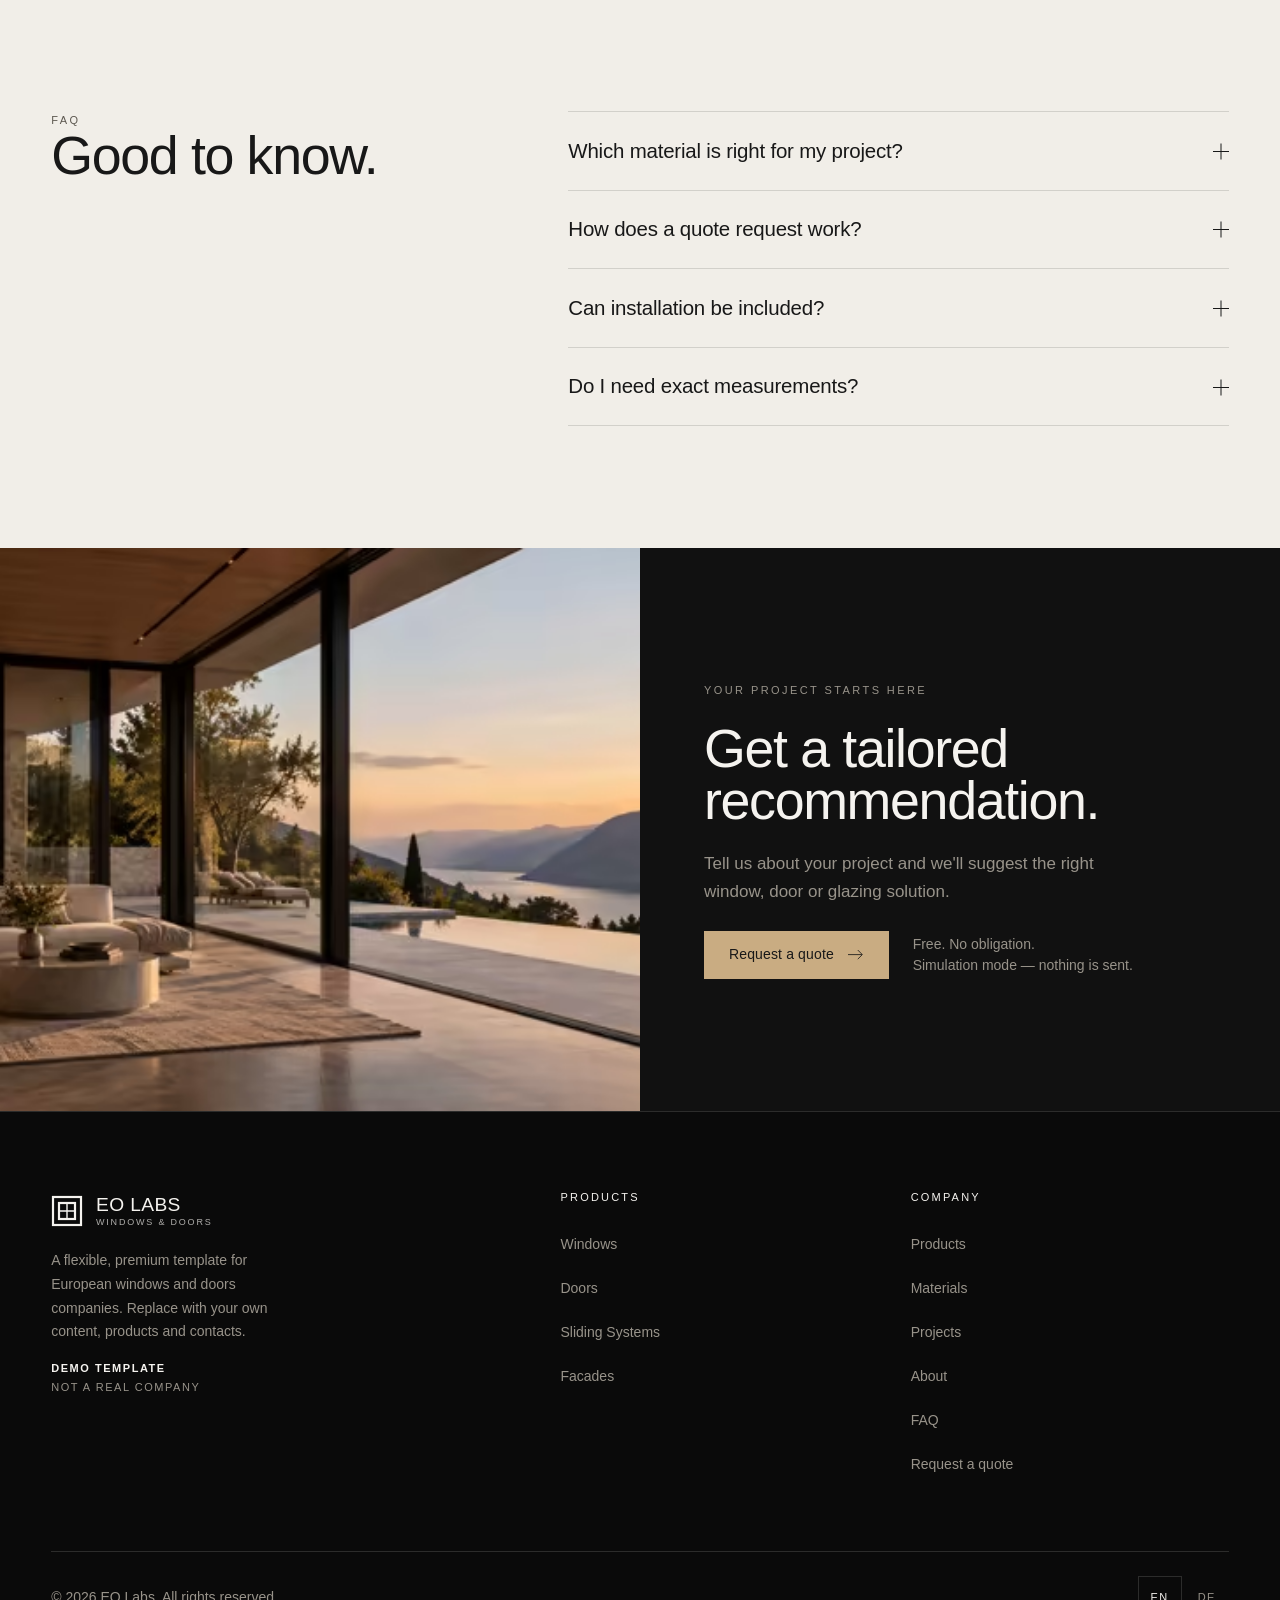
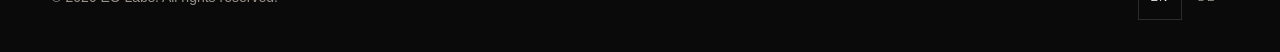
==== commit ac01eb2b: "Exploded profile view v2: large separation, ghost, focus mode, toggle, mobile list Co-Authored-By: C" ====
--- a/index.html
+++ b/index.html
@@ -1,5 +1,5 @@
 <!doctype html>
-<html lang="en" data-preset="black-frame" data-root="" data-hash="1ssnl5i" data-demo="1" data-switcher="1">
+<html lang="en" data-preset="black-frame" data-root="" data-hash="jljx6s" data-demo="1" data-switcher="1">
 <head>
   <meta charset="utf-8">
   <meta name="viewport" content="width=device-width, initial-scale=1">
@@ -168,16 +168,18 @@
         <p class="lead">Slim aluminium profiles, multi-chamber construction and considered glazing — details that shape insulation, security and durability.</p>
         <ul class="spec-list"><li class="spec reveal-item" style="--i:0"><span class="spec__icon"><svg viewBox="0 0 24 24" fill="none" stroke="currentColor" stroke-width="1.1" aria-hidden="true"><rect x="4" y="3" width="16" height="18"/><path d="M4 12h16M12 3v18"/></svg></span><span><span class="spec__title">Thermal performance</span><span class="spec__value">High thermal performance</span></span></li><li class="spec reveal-item" style="--i:1"><span class="spec__icon"><svg viewBox="0 0 24 24" fill="none" stroke="currentColor" stroke-width="1.1" aria-hidden="true"><path d="M4 9h4l5-4v14l-5-4H4zM16 9c1.4 1.6 1.4 4.4 0 6M19 6.5c2.6 3 2.6 8 0 11"/></svg></span><span><span class="spec__title">Acoustic performance</span><span class="spec__value">Enhanced acoustic comfort</span></span></li><li class="spec reveal-item" style="--i:2"><span class="spec__icon"><svg viewBox="0 0 24 24" fill="none" stroke="currentColor" stroke-width="1.1" aria-hidden="true"><path d="M12 3 4.5 6v5.5c0 4.6 3.2 8 7.5 9.5 4.300-1.500 7.500-4.900 7.500-9.500V6zM9 12l2.200 2.200L15.500 10"/></svg></span><span><span class="spec__title">Security</span><span class="spec__value">Security options available</span></span></li><li class="spec reveal-item" style="--i:3"><span class="spec__icon"><svg viewBox="0 0 24 24" fill="none" stroke="currentColor" stroke-width="1.1" aria-hidden="true"><path d="M12 3v3M12 18v3M3 12h3M18 12h3M5.6 5.6l2.1 2.100M16.300 16.300l2.100 2.100M5.600 18.400l2.100-2.100M16.300 7.700l2.100-2.100"/><circle cx="12" cy="12" r="3.200"/></svg></span><span><span class="spec__title">Durability</span><span class="spec__value">Designed for demanding climates</span></span></li></ul>
       </div>
-      <figure class="tech pev" id="tech" data-pev="1" data-explode-ms="1150">
-        <div class="pev__plate" style="--ratio:1800 / 1200">
-          <div class="pev__stage"><div class="pev__base"><img src="assets/profile/profile-base-1440.webp" srcset="assets/profile/profile-base-960.webp 960w, assets/profile/profile-base-1440.webp 1440w" sizes="(min-width: 961px) 50vw, 100vw" alt="Technical cross-section of an aluminium window profile with triple glazing, thermal break and multiple chambers" width="1440" height="960" loading="lazy" decoding="async"></div><div class="pev__layer" data-layer="glass" style="--z:1;--ddx:28;--ddy:-24;--mdx:10;--mdy:-8;--hx:5px;--hy:-5px;--delay:0ms;--dur:600ms" aria-hidden="true"><img src="assets/profile/profile-glass-1440.webp" srcset="assets/profile/profile-glass-960.webp 960w, assets/profile/profile-glass-1440.webp 1440w" sizes="(min-width: 961px) 50vw, 100vw" alt="" width="1440" height="960" loading="lazy" decoding="async"><span class="pev__dot" style="left:64%;top:26.7%" aria-hidden="true"><i>1</i></span>
-        <svg class="pev__line" style="left:64%;top:26.7%;--reach:10;--i:0" viewBox="0 0 100 2" preserveAspectRatio="none" aria-hidden="true" focusable="false"><line x1="0" y1="1" x2="100" y2="1" pathLength="1"/></svg></div><div class="pev__layer" data-layer="aluminium" style="--z:2;--ddx:-24;--ddy:8;--mdx:-8;--mdy:0;--hx:-5px;--hy:5px;--delay:150ms;--dur:600ms" aria-hidden="true"><img src="assets/profile/profile-aluminium-1440.webp" srcset="assets/profile/profile-aluminium-960.webp 960w, assets/profile/profile-aluminium-1440.webp 1440w" sizes="(min-width: 961px) 50vw, 100vw" alt="" width="1440" height="960" loading="lazy" decoding="async"><span class="pev__dot" style="left:49.2%;top:92.9%" aria-hidden="true"><i>4</i></span>
-        <svg class="pev__line" style="left:49.2%;top:92.9%;--reach:24.799999999999997;--i:3" viewBox="0 0 100 2" preserveAspectRatio="none" aria-hidden="true" focusable="false"><line x1="0" y1="1" x2="100" y2="1" pathLength="1"/></svg></div><div class="pev__layer" data-layer="thermal-break" style="--z:3;--ddx:24;--ddy:4;--mdx:8;--mdy:0;--hx:5px;--hy:5px;--delay:300ms;--dur:550ms" aria-hidden="true"><img src="assets/profile/profile-thermal-break-1440.webp" srcset="assets/profile/profile-thermal-break-960.webp 960w, assets/profile/profile-thermal-break-1440.webp 1440w" sizes="(min-width: 961px) 50vw, 100vw" alt="" width="1440" height="960" loading="lazy" decoding="async"><span class="pev__dot" style="left:54.7%;top:51.3%" aria-hidden="true"><i>2</i></span>
-        <svg class="pev__line" style="left:54.7%;top:51.3%;--reach:19.299999999999997;--i:1" viewBox="0 0 100 2" preserveAspectRatio="none" aria-hidden="true" focusable="false"><line x1="0" y1="1" x2="100" y2="1" pathLength="1"/></svg></div><div class="pev__layer" data-layer="chambers" style="--z:4;--ddx:12;--ddy:28;--mdx:6;--mdy:10;--hx:5px;--hy:5px;--delay:450ms;--dur:500ms" aria-hidden="true"><img src="assets/profile/profile-chambers-1440.webp" srcset="assets/profile/profile-chambers-960.webp 960w, assets/profile/profile-chambers-1440.webp 1440w" sizes="(min-width: 961px) 50vw, 100vw" alt="" width="1440" height="960" loading="lazy" decoding="async"><span class="pev__dot" style="left:64.4%;top:73.3%" aria-hidden="true"><i>3</i></span>
-        <svg class="pev__line" style="left:64.4%;top:73.3%;--reach:9.599999999999994;--i:2" viewBox="0 0 100 2" preserveAspectRatio="none" aria-hidden="true" focusable="false"><line x1="0" y1="1" x2="100" y2="1" pathLength="1"/></svg></div><div class="pev__layer" data-layer="seals" style="--z:5;--ddx:6;--ddy:14;--mdx:3;--mdy:6;--hx:5px;--hy:5px;--delay:600ms;--dur:550ms" aria-hidden="true"><img src="assets/profile/profile-seals-1440.webp" srcset="assets/profile/profile-seals-960.webp 960w, assets/profile/profile-seals-1440.webp 1440w" sizes="(min-width: 961px) 50vw, 100vw" alt="" width="1440" height="960" loading="lazy" decoding="async"></div></div>
-          <ol class="pev__labels"><li class="pev__label" data-layer="glass" style="--x:75%;--y:26.7%;--ddy:-24;--i:0"><b>Triple glazing</b></li><li class="pev__label" data-layer="thermal-break" style="--x:75%;--y:51.3%;--ddy:4;--i:1"><b>Thermal break</b><small>Thermally separated profile</small></li><li class="pev__label" data-layer="chambers" style="--x:75%;--y:73.3%;--ddy:28;--i:2"><b>Multi-chamber design</b><small>Multi-chamber construction</small></li><li class="pev__label" data-layer="aluminium" style="--x:75%;--y:92.9%;--ddy:8;--i:3"><b>Aluminium profile</b><small>Slim sightlines</small></li></ol>
+      <figure class="tech pev" id="tech" data-pev="1" data-view="exploded" data-fade-ms="250" data-explode-at="500" data-annotate-at="1450">
+        <div class="pev__head"><p class="pev__meta"><span class="pev__count">5 components</span><span class="pev__hint pev__hint--hover">Hover a component to explore</span><span class="pev__hint pev__hint--tap">Tap a component to explore</span></p>
+        <div class="pev__toggle" role="group" aria-label="View"><button type="button" data-view="exploded" aria-pressed="true" disabled>Exploded</button><button type="button" data-view="assembled" aria-pressed="false" disabled>Assembled</button></div></div>
+        <div class="pev__plate" style="--ratio:860 / 940;--mratio:1 / 1.04;--cr:1800 / 1200;--sx:2.3%;--sy:16%;--sw:98.4%;--msx:-9%;--msy:13%;--msw:118%;--gh:0.18;--gf:0.07">
+          <div class="pev__stage">
+            <div class="pev__base"><img src="assets/profile/profile-base-1440.webp" srcset="assets/profile/profile-base-960.webp 960w, assets/profile/profile-base-1440.webp 1440w" sizes="(min-width: 961px) 60vw, 100vw" alt="Technical cross-section of an aluminium window profile with triple glazing, thermal break and multiple chambers" width="1440" height="960" loading="lazy" decoding="async"></div>
+            <div class="pev__ghost" aria-hidden="true"><picture><source type="image/avif" srcset="assets/photos/profile-640.avif 640w, assets/photos/profile-960.avif 960w, assets/photos/profile-1440.avif 1440w" sizes="(min-width: 961px) 60vw, 100vw"><source type="image/webp" srcset="assets/photos/profile-640.webp 640w, assets/photos/profile-960.webp 960w, assets/photos/profile-1440.webp 1440w" sizes="(min-width: 961px) 60vw, 100vw"><img src="assets/photos/profile-1440.jpg" srcset="assets/photos/profile-640.jpg 640w, assets/photos/profile-960.jpg 960w, assets/photos/profile-1440.jpg 1440w" sizes="(min-width: 961px) 60vw, 100vw" alt="" width="1440" height="960" loading="lazy" decoding="async"></picture></div>
+            <div class="pev__layer" data-layer="glass" style="--z:5;--i:0;--ddx:115;--ddy:-80;--tdx:85;--tdy:-60;--mdx:28;--mdy:-24;--hx:8px;--hy:-8px;--delay:0ms;--dur:450ms" aria-hidden="true"><img src="assets/profile/profile-glass-1440.webp" srcset="assets/profile/profile-glass-960.webp 960w, assets/profile/profile-glass-1440.webp 1440w" sizes="(min-width: 961px) 60vw, 100vw" alt="" width="1440" height="960" loading="lazy" decoding="async"><span class="pev__dot" data-id="glazing" style="left:64%;top:26.7%" aria-hidden="true"><i>01</i></span></div><div class="pev__layer" data-layer="seals" style="--z:4;--i:1;--ddx:75;--ddy:-25;--tdx:55;--tdy:-20;--mdx:18;--mdy:-8;--hx:8px;--hy:-8px;--delay:150ms;--dur:400ms" aria-hidden="true"><img src="assets/profile/profile-seals-1440.webp" srcset="assets/profile/profile-seals-960.webp 960w, assets/profile/profile-seals-1440.webp 1440w" sizes="(min-width: 961px) 60vw, 100vw" alt="" width="1440" height="960" loading="lazy" decoding="async"><span class="pev__dot" data-id="seals" style="left:61.4%;top:39.5%" aria-hidden="true"><i>02</i></span></div><div class="pev__layer" data-layer="aluminium" style="--z:1;--i:2;--ddx:-95;--ddy:10;--tdx:-70;--tdy:5;--mdx:-24;--mdy:0;--hx:-8px;--hy:8px;--delay:300ms;--dur:450ms" aria-hidden="true"><img src="assets/profile/profile-aluminium-1440.webp" srcset="assets/profile/profile-aluminium-960.webp 960w, assets/profile/profile-aluminium-1440.webp 1440w" sizes="(min-width: 961px) 60vw, 100vw" alt="" width="1440" height="960" loading="lazy" decoding="async"><span class="pev__dot" data-id="profile" style="left:33.3%;top:40%" aria-hidden="true"><i>03</i></span></div><div class="pev__layer" data-layer="thermal-break" style="--z:3;--i:3;--ddx:85;--ddy:35;--tdx:60;--tdy:25;--mdx:22;--mdy:12;--hx:8px;--hy:8px;--delay:450ms;--dur:450ms" aria-hidden="true"><img src="assets/profile/profile-thermal-break-1440.webp" srcset="assets/profile/profile-thermal-break-960.webp 960w, assets/profile/profile-thermal-break-1440.webp 1440w" sizes="(min-width: 961px) 60vw, 100vw" alt="" width="1440" height="960" loading="lazy" decoding="async"><span class="pev__dot" data-id="thermalBreak" style="left:54.7%;top:51.3%" aria-hidden="true"><i>04</i></span></div><div class="pev__layer" data-layer="chambers" style="--z:2;--i:4;--ddx:40;--ddy:115;--tdx:25;--tdy:85;--mdx:6;--mdy:30;--hx:8px;--hy:8px;--delay:600ms;--dur:450ms" aria-hidden="true"><img src="assets/profile/profile-chambers-1440.webp" srcset="assets/profile/profile-chambers-960.webp 960w, assets/profile/profile-chambers-1440.webp 1440w" sizes="(min-width: 961px) 60vw, 100vw" alt="" width="1440" height="960" loading="lazy" decoding="async"><span class="pev__dot" data-id="chambers" style="left:64.4%;top:73.3%" aria-hidden="true"><i>05</i></span></div>
+          </div>
+          <svg class="pev__lines" aria-hidden="true" focusable="false"><line data-id="glazing" x1="0" y1="0" x2="0" y2="0" pathLength="1" style="--i:0"/><line data-id="seals" x1="0" y1="0" x2="0" y2="0" pathLength="1" style="--i:1"/><line data-id="profile" x1="0" y1="0" x2="0" y2="0" pathLength="1" style="--i:2"/><line data-id="thermalBreak" x1="0" y1="0" x2="0" y2="0" pathLength="1" style="--i:3"/><line data-id="chambers" x1="0" y1="0" x2="0" y2="0" pathLength="1" style="--i:4"/></svg><ol class="pev__labels"><li class="pev__label is-right" data-id="glazing" data-layer="glass" style="--lx:98%;--ly:0.5%;--i:0"><span class="pev__n">01</span><b>Triple glazing</b><small>Three panes separated by insulated cavities. Helps improve thermal and acoustic performance.</small></li><li class="pev__label is-left" data-id="seals" data-layer="seals" style="--lx:79%;--ly:31%;--i:1"><span class="pev__n">02</span><b>Seals &amp; spacers</b><small>Flexible seals help limit air and water penetration. Spacer systems separate the glazing layers.</small></li><li class="pev__label is-left" data-id="profile" data-layer="aluminium" style="--lx:1.5%;--ly:20%;--i:2"><span class="pev__n">03</span><b>Aluminium profile</b><small>Structural outer frame. Provides rigidity while allowing slim sightlines.</small></li><li class="pev__label is-left" data-id="thermalBreak" data-layer="thermal-break" style="--lx:79%;--ly:47%;--i:3"><span class="pev__n">04</span><b>Thermal break</b><small>Insulating barrier between internal and external aluminium. Helps reduce thermal transfer through the frame.</small></li><li class="pev__label is-left" data-id="chambers" data-layer="chambers" style="--lx:79%;--ly:73%;--i:4"><span class="pev__n">05</span><b>Multi-chamber core</b><small>Internal cavities increase structural stability and insulation potential.</small></li></ol>
         </div>
-        <ol class="anno-legend" aria-label="Profile details"><li><span><b>Triple glazing</b></span></li><li><span><b>Thermal break</b>Thermally separated profile</span></li><li><span><b>Multi-chamber design</b>Multi-chamber construction</span></li><li><span><b>Aluminium profile</b>Slim sightlines</span></li></ol>
+        <ol class="anno-legend pev__list" aria-label="Profile details"><li><button type="button" class="pev__item" data-id="glazing" data-layer="glass" aria-pressed="false"><span class="n">01</span><span class="t"><b>Triple glazing</b><small>Thermal + acoustic performance</small></span></button></li><li><button type="button" class="pev__item" data-id="seals" data-layer="seals" aria-pressed="false"><span class="n">02</span><span class="t"><b>Seals &amp; spacers</b><small>Air and water control</small></span></button></li><li><button type="button" class="pev__item" data-id="profile" data-layer="aluminium" aria-pressed="false"><span class="n">03</span><span class="t"><b>Aluminium profile</b><small>Strength + slim sightlines</small></span></button></li><li><button type="button" class="pev__item" data-id="thermalBreak" data-layer="thermal-break" aria-pressed="false"><span class="n">04</span><span class="t"><b>Thermal break</b><small>Reduces heat transfer</small></span></button></li><li><button type="button" class="pev__item" data-id="chambers" data-layer="chambers" aria-pressed="false"><span class="n">05</span><span class="t"><b>Multi-chamber core</b><small>Stability + insulation</small></span></button></li></ol>
       </figure>
     </div></section>
 <section class="section theme-light" id="projects" aria-labelledby="projects-title"><div class="container">
--- a/css/sections.css
+++ b/css/sections.css
@@ -83,7 +83,7 @@
 
 /* ================= PRECISION ================= */
 .precision { overflow: hidden; }
-.precision__grid { display: grid; grid-template-columns: minmax(0, .82fr) minmax(0, 1.18fr); gap: clamp(2rem, 5vw, 5rem); align-items: center; }
+.precision__grid { display: grid; grid-template-columns: minmax(0, 36fr) minmax(0, 64fr); gap: clamp(2rem, 5vw, 5rem); align-items: center; }
 .precision__copy { display: grid; gap: var(--space-5); justify-items: start; }
 .precision__copy .eyebrow { margin-bottom: var(--space-2); }
 .precision__copy .lead { max-width: 36ch; }
@@ -315,49 +315,82 @@
 .config__nav .btn { min-height: 3rem; }
 
 /* ================= PROFILE EXPLODED VIEW ================= */
-.pev { position: relative; width: 100%; max-width: 50rem; justify-self: end; margin: 0; }
-.pev__plate { --fg: #F5F3EF; --fg-muted: rgba(245, 243, 239, .7); color: #F5F3EF; position: relative; container-type: inline-size; aspect-ratio: var(--ratio, 3 / 2); width: 100%; }
-.pev__stage { position: absolute; inset: 0; overflow: hidden; background: #0a0a0b; transition: opacity 300ms ease, transform 300ms ease; transform-origin: 50% 55%; }
-.pev__base, .pev__layer { position: absolute; inset: 0; width: 100%; height: 100%; }
-.pev__base picture, .pev__base img, .pev__layer picture, .pev__layer img { display: block; width: 100%; height: 100%; object-fit: contain; }
-.pev__layer { z-index: var(--z, 1); --dx: calc(var(--ddx, 0) * 1px); --dy: calc(var(--ddy, 0) * 1px); --tx: 0px; --ty: 0px; transform: translate(var(--tx), var(--ty)); transition: transform var(--dur, 600ms) cubic-bezier(.22, .6, .2, 1) var(--delay, 0ms), opacity 240ms ease, filter 240ms ease; will-change: transform; }
-@supports (width: 1cqw) { .pev__layer, .pev__label { --dx: calc(var(--ddx, 0) * 0.125cqw); --dy: calc(var(--ddy, 0) * 0.125cqw); } }
-.pev__layer--fixed { transform: none; }
-
-/* states: idle (assembled, hidden) → is-visible → is-exploded → is-labeled → is-interactive */
+.pev { position: relative; width: 100%; max-width: 56rem; justify-self: end; margin: 0; --ease: cubic-bezier(.22, .61, .36, 1); }
+.pev__head { display: flex; flex-wrap: wrap; align-items: center; justify-content: space-between; gap: .75rem 1.5rem; margin-bottom: var(--space-4); }
+.pev__meta { display: flex; flex-wrap: wrap; align-items: baseline; gap: .35rem 1.1rem; margin: 0; }
+.pev__count { font-size: var(--fs-label); letter-spacing: .2em; text-transform: uppercase; color: var(--fg); }
+.pev__hint { font-size: var(--fs-sm); color: var(--fg-muted); }
+.pev__hint--tap { display: none; }
+@media (hover: none), (pointer: coarse) { .pev__hint--hover { display: none; } .pev__hint--tap { display: inline; } }
+.pev__toggle { display: inline-flex; border: 1px solid var(--line); }
+.pev__toggle button { min-height: 2.75rem; padding: 0 1.1rem; font-size: var(--fs-label); letter-spacing: .16em; text-transform: uppercase; color: var(--fg-muted); transition: background var(--transition-fast), color var(--transition-fast); }
+.pev__toggle button + button { border-left: 1px solid var(--line); }
+.pev__toggle button[aria-pressed="true"] { background: var(--fg); color: var(--bg); }
+.pev__toggle button:disabled { opacity: .45; cursor: default; }
+html:not(.js) .pev__toggle, .pev.is-static .pev__toggle { display: none; }
+
+/* plate = stage (canvas) + annotation overlay. Nothing is clipped: layers may travel outside the canvas box. */
+.pev__plate { --fg: #F5F3EF; --fg-muted: rgba(245, 243, 239, .7); color: #F5F3EF; position: relative; width: 100%; aspect-ratio: var(--ratio, 860 / 940); }
+.pev__plate::before { content: ""; position: absolute; inset: -6% -4%; background: radial-gradient(circle at 46% 52%, rgba(255, 255, 255, .045), transparent 60%); pointer-events: none; }
+.pev__stage { position: absolute; left: var(--sx, 0); top: var(--sy, 0); width: var(--sw, 100%); aspect-ratio: var(--cr, 3 / 2); transition: opacity var(--fade, 250ms) ease, transform var(--fade, 250ms) ease; transform-origin: 40% 55%; }
+.pev__base, .pev__ghost, .pev__layer { position: absolute; inset: 0; width: 100%; height: 100%; }
+.pev__base picture, .pev__base img, .pev__ghost picture, .pev__ghost img, .pev__layer picture, .pev__layer img { display: block; width: 100%; height: 100%; object-fit: contain; }
+.pev__base { filter: brightness(.42); -webkit-mask-image: radial-gradient(ellipse 60% 64% at 44% 52%, #000 25%, transparent 100%); mask-image: radial-gradient(ellipse 60% 64% at 44% 52%, #000 25%, transparent 100%); }
+.pev__ghost { opacity: 0; filter: brightness(.85); -webkit-mask-image: radial-gradient(ellipse 62% 66% at 44% 52%, #000 45%, transparent 100%); mask-image: radial-gradient(ellipse 62% 66% at 44% 52%, #000 45%, transparent 100%); transition: opacity 600ms ease; }
+.pev__layer { z-index: var(--z, 1); --dx: calc(var(--ddx, 0) * 1px); --dy: calc(var(--ddy, 0) * 1px); --tx: 0px; --ty: 0px; --sc: 1; transform: translate(var(--tx), var(--ty)) scale(var(--sc)); transition: transform var(--dur, 450ms) var(--ease) var(--delay, 0ms), opacity 260ms ease, filter 260ms ease; will-change: transform; }
+.pev__layer[data-layer="glass"] { -webkit-mask-image: linear-gradient(to bottom, transparent 0, #000 16%); mask-image: linear-gradient(to bottom, transparent 0, #000 16%); }
+@media (max-width: 1279px) { .pev__layer { --dx: calc(var(--tdx, 0) * 1px); --dy: calc(var(--tdy, 0) * 1px); } }
+@media (max-width: 768px) { .pev__layer { --dx: calc(var(--mdx, 0) * 1px); --dy: calc(var(--mdy, 0) * 1px); } }
+
+/* idle (assembled, hidden) → is-visible → is-exploded → is-labeled → is-interactive */
 .js .pev:not(.is-static):not(.is-visible) .pev__stage { opacity: 0; transform: scale(.98); }
-.pev.is-exploded .pev__layer, html:not(.js) .pev .pev__layer, .pev.is-static .pev__layer { --tx: var(--dx); --ty: var(--dy); }
+.pev.is-exploded[data-view="exploded"] .pev__layer, html:not(.js) .pev .pev__layer { --tx: var(--dx); --ty: var(--dy); }
+.pev.is-exploded[data-view="exploded"] .pev__layer { filter: drop-shadow(0 14px 35px rgba(0, 0, 0, .25)); }
+.pev.is-labeled[data-view="exploded"] .pev__ghost, html:not(.js) .pev .pev__ghost { opacity: var(--gh, .13); }
+.pev.is-interactive .pev__layer { transition: transform 700ms var(--ease) calc(var(--i, 0) * 45ms), opacity 260ms ease, filter 260ms ease; }
 
 /* annotations: dot → line draws → label */
-.pev__dot { position: absolute; z-index: 3; width: .6rem; height: .6rem; margin: -.3rem 0 0 -.3rem; border-radius: 50%; background: #F5F3EF; box-shadow: 0 0 0 4px rgba(245, 243, 239, .16); display: grid; place-items: center; transition: opacity 220ms ease calc(var(--i, 0) * 80ms); }
+.pev__dot { position: absolute; z-index: 3; width: .6rem; height: .6rem; margin: -.3rem 0 0 -.3rem; border-radius: 50%; background: #F5F3EF; box-shadow: 0 0 0 4px rgba(245, 243, 239, .16); display: grid; place-items: center; transition: opacity 220ms ease; }
 .pev__dot i { font-style: normal; font-size: 0; }
-.pev__line { position: absolute; z-index: 2; height: 2px; margin-top: -1px; width: calc(var(--reach, 10) * 1% - var(--dx, 0px)); overflow: visible; pointer-events: none; color: rgba(245, 243, 239, .55); }
-.pev__line line { stroke: currentColor; stroke-width: 1; vector-effect: non-scaling-stroke; stroke-dasharray: 1; stroke-dashoffset: 1; transition: stroke-dashoffset 450ms cubic-bezier(.3, .6, .2, 1) calc(var(--i, 0) * 80ms + 160ms); }
-.pev__labels { position: absolute; inset: 0; margin: 0; padding: 0; list-style: none; pointer-events: none; }
-.pev__label { position: absolute; left: var(--x, 75%); top: calc(var(--y, 50%) + var(--dy, 0px)); right: 0; transform: translateY(-50%); padding-left: .85rem; display: grid; gap: .12rem; pointer-events: auto; cursor: default; transition: opacity 320ms ease calc(var(--i, 0) * 80ms + 520ms), transform 320ms ease calc(var(--i, 0) * 80ms + 520ms); }
-.pev__label b { overflow-wrap: anywhere; font-weight: 500; font-size: var(--fs-label); letter-spacing: .16em; text-transform: uppercase; }
-.pev__label small { font-size: var(--fs-sm); color: var(--photo-muted); line-height: 1.35; }
-.pev { --fg: #F5F3EF; }
+.pev__lines { position: absolute; inset: 0; width: 100%; height: 100%; overflow: visible; pointer-events: none; z-index: 6; }
+.pev__lines line { stroke: rgba(245, 243, 239, .5); stroke-width: 1; vector-effect: non-scaling-stroke; stroke-dasharray: 1; stroke-dashoffset: 1; transition: stroke-dashoffset 450ms var(--ease) calc(var(--i, 0) * 80ms + 120ms), stroke 200ms ease, opacity 260ms ease; }
+.pev__labels { position: absolute; inset: 0; margin: 0; padding: 0; list-style: none; pointer-events: none; z-index: 7; }
+.pev__label { position: absolute; top: var(--ly, 0); width: min(15rem, 40%); display: grid; gap: .25rem; pointer-events: auto; cursor: default; transition: opacity 320ms ease calc(var(--i, 0) * 90ms + 200ms), transform 320ms var(--ease) calc(var(--i, 0) * 90ms + 200ms), color 200ms ease; }
+.pev__label.is-left { left: var(--lx, 80%); width: calc(100% - var(--lx, 80%) + 1.5rem); max-width: 15rem; }
+.pev__label.is-right { right: calc(100% - var(--lx, 98%)); text-align: right; }
+.pev__n { font-size: var(--fs-label); letter-spacing: .2em; color: var(--color-accent); }
+.pev__label b { overflow-wrap: anywhere; font-weight: 500; font-size: var(--fs-label); letter-spacing: .14em; text-transform: uppercase; line-height: 1.5; }
+.pev__label em { font-style: normal; font-size: var(--fs-sm); color: var(--color-accent); }
+.pev__label small { font-size: .8125rem; color: var(--photo-muted); line-height: 1.45; }
 .js .pev:not(.is-static):not(.is-labeled) .pev__dot { opacity: 0; }
-.js .pev:not(.is-static):not(.is-labeled) .pev__label { opacity: 0; transform: translate(10px, -50%); }
-.pev.is-labeled .pev__line line, .pev.is-static .pev__line line, html:not(.js) .pev .pev__line line { stroke-dashoffset: 0; }
-
-/* hover (desktop, after the sequence): the layer of the hovered label lifts, the rest recede */
-.pev.is-interactive .pev__layer { transition-delay: 0ms; transition-duration: 260ms; }
-.pev.is-interactive.has-hover .pev__layer:not(.is-hover) { opacity: .65; }
-.pev.is-interactive .pev__layer.is-hover { filter: brightness(1.14); --tx: calc(var(--dx) + var(--hx, 0px)); --ty: calc(var(--dy) + var(--hy, 0px)); }
-.pev.is-interactive .pev__label { transition: opacity 200ms ease, color 200ms ease; }
-.pev.is-interactive .pev__label:hover b { color: var(--color-accent); }
-
-@media (max-width: 1180px) { .pev__label { padding-left: .6rem; } .pev__label b { letter-spacing: .08em; font-size: .625rem; } }
-@media (min-width: 961px) and (max-width: 1180px) { .pev__label small { display: none; } }
+.js .pev:not(.is-static):not(.is-labeled) .pev__label { opacity: 0; transform: translateY(6px); }
+.pev.is-labeled .pev__lines line, html:not(.js) .pev .pev__lines line { stroke-dashoffset: 0; }
+
+/* focus mode (hover a label on desktop / tap a list item on touch) */
+.pev.is-interactive.has-focus .pev__layer:not(.is-focus) { opacity: .3; }
+.pev.is-interactive .pev__layer.is-focus { opacity: 1; --sc: 1.03; --tx: calc(var(--dx) + var(--hx, 0px)); --ty: calc(var(--dy) + var(--hy, 0px)); filter: brightness(1.12) drop-shadow(0 14px 35px rgba(0, 0, 0, .3)); }
+.pev.is-interactive.has-focus .pev__ghost { opacity: var(--gf, .07); }
+.pev.is-interactive.has-focus .pev__label:not(.is-active) { opacity: .45; }
+.pev.is-interactive.has-focus .pev__lines line { opacity: .25; }
+.pev.is-interactive.has-focus .pev__lines line.is-active { opacity: 1; stroke: #F5F3EF; }
+.pev__label.is-active b { color: #fff; }
+.pev__label.is-active .pev__n { color: #fff; }
+
+/* assembled view: the profile closes, ghost + annotations rest */
+.pev[data-view="assembled"] .pev__ghost { opacity: 0; }
+.pev[data-view="assembled"] .pev__layer { filter: none; }
+
+/* component list (mobile / tablet): interactive, function first */
 .anno-legend { display: none; }
+.pev.is-static .anno-legend { display: grid; margin-top: var(--space-4); border-top: 1px solid var(--line); }
+.pev.is-static .pev__item { display: grid; grid-template-columns: 2rem 1fr; gap: .9rem; padding: .95rem .25rem; border-bottom: 1px solid var(--line); }
+.pev.is-static .pev__item .n { font-size: var(--fs-label); letter-spacing: .18em; color: var(--color-accent); }
+.pev.is-static .pev__item b { display: block; color: var(--fg); font-weight: 500; font-size: var(--fs-label); letter-spacing: .14em; text-transform: uppercase; }
+.pev.is-static .pev__item small { display: block; color: var(--fg-muted); }
 
 @media (prefers-reduced-motion: reduce) {
-  .pev__stage, .pev__layer, .pev__dot, .pev__line line, .pev__label { transition: none !important; }
+  .pev__stage, .pev__layer, .pev__dot, .pev__ghost, .pev__lines line, .pev__label { transition: none !important; }
   .js .pev .pev__stage { opacity: 1 !important; transform: none !important; }
-  .pev .pev__layer { --tx: var(--dx); --ty: var(--dy); }
-  .js .pev .pev__dot, .js .pev .pev__label { opacity: 1 !important; transform: translateY(-50%) !important; }
-  .js .pev .pev__dot { transform: none !important; }
-  .pev .pev__line line { stroke-dashoffset: 0 !important; }
+  .js .pev .pev__dot, .js .pev .pev__label { opacity: 1 !important; transform: none !important; }
+  .pev .pev__lines line { stroke-dashoffset: 0 !important; }
 }
--- a/css/responsive.css
+++ b/css/responsive.css
@@ -32,7 +32,7 @@
   .config__left, .config__right { display: contents; }
   .stepper { order: 1; } .config__stage { order: 2; } .config__preview { order: 3; max-width: 40rem; } .config__summary { order: 4; } .config__nav { order: 5; }
   .config__right { position: static; }
-  .pev { justify-self: stretch; max-width: 40rem; }
+  .pev { justify-self: stretch; max-width: 46rem; }
   .project-grid { grid-template-columns: repeat(2, minmax(0, 1fr)); }
   .project:first-child { grid-column: 1 / -1; }
   .cta { grid-template-columns: 1fr; }
@@ -40,17 +40,30 @@
   .cta__media img { position: absolute; }
 }
 
+@media (min-width: 769px) and (max-width: 1279px) {
+  /* tablet: titles only, description appears for the focused component (prevents label collisions, esp. DE) */
+  .pev__label small { display: none; }
+  .pev__label.is-active small { display: block; position: absolute; top: 100%; left: 0; width: 100%; padding-top: .25rem; background: rgba(10, 10, 10, .88); }
+  .pev__label b { font-size: .6875rem; letter-spacing: .1em; }
+}
+
 @media (max-width: 768px) {
-  /* exploded view: smaller separation, labels move below the image as a list */
-  .pev__layer { --dx: calc(var(--mdx, 0) * 1px); --dy: calc(var(--mdy, 0) * 1px); }
-  .pev__labels, .pev__line { display: none; }
+  /* exploded view: labels become an interactive component list below the image */
+  .pev__plate { aspect-ratio: var(--mratio, 1 / 1.04); }
+  .pev__stage { left: var(--msx, 0); top: var(--msy, 0); width: var(--msw, 100%); }
+  .pev__labels, .pev__lines { display: none; }
   .pev__dot { width: 1.5rem; height: 1.5rem; margin: -.75rem 0 0 -.75rem; background: rgba(10, 10, 10, .85); border: 1px solid #F5F3EF; box-shadow: none; }
-  .pev__dot i { font-size: .65rem; color: #F5F3EF; }
-  .anno-legend { display: grid; gap: .75rem; margin-top: var(--space-5); counter-reset: l; transition: opacity 400ms ease 500ms; }
+  .pev__dot i { font-size: .6rem; color: #F5F3EF; letter-spacing: .04em; }
+  .pev__head { flex-direction: column; align-items: flex-start; }
+  .pev__toggle { align-self: stretch; } .pev__toggle button { flex: 1; }
+  .anno-legend { display: grid; gap: 0; margin-top: var(--space-4); border-top: 1px solid var(--line); transition: opacity 400ms ease 200ms; }
   .js .pev:not(.is-static):not(.is-labeled) .anno-legend { opacity: 0; }
-  .anno-legend li { display: grid; grid-template-columns: 1.5rem 1fr; gap: .75rem; align-items: start; color: var(--fg-muted); }
-  .anno-legend li::before { counter-increment: l; content: counter(l); display: grid; place-items: center; width: 1.5rem; height: 1.5rem; border: 1px solid var(--fg); color: var(--fg); font-size: .65rem; border-radius: 50%; }
-  .anno-legend b { display: block; color: var(--fg); font-weight: 500; font-size: var(--fs-label); letter-spacing: .14em; text-transform: uppercase; }
+  .pev__item { display: grid; grid-template-columns: 2rem 1fr; gap: .9rem; align-items: start; width: 100%; min-height: 3.5rem; padding: .95rem .25rem; border-bottom: 1px solid var(--line); text-align: left; color: var(--fg-muted); transition: background var(--transition-fast), color var(--transition-fast); }
+  .pev__item .n { font-size: var(--fs-label); letter-spacing: .18em; color: var(--color-accent); padding-top: .35rem; }
+  .pev__item b { display: block; color: var(--fg); font-weight: 500; font-size: var(--fs-label); letter-spacing: .14em; text-transform: uppercase; line-height: 1.6; }
+  .pev__item small { display: block; font-size: 1rem; color: var(--fg-muted); line-height: 1.4; margin-top: .15rem; }
+  .pev__item[aria-pressed="true"] { background: color-mix(in srgb, var(--fg) 8%, transparent); }
+  .pev__item[aria-pressed="true"] b { color: #fff; }
   .quote { width: 100vw; height: 100dvh; margin: 0; }
   .quote__panel { grid-template-columns: 1fr; min-height: 100dvh; max-height: 100dvh; border: 0; border-radius: 0; }
   .quote__side { display: none; }
@@ -134,7 +147,7 @@
   .btn { font-size: 1rem; }
   .chip { font-size: 1rem; }
   .section-head__text, .cat__text, .range-item p, .range-item__features, .material__desc, .material__sub, .material__caption, .process p, .spec__title, .spec__value, .project__sub, .projects__note, .opt-media__title, .config__hint, .preview__caption, .preview__context, .cta__note, .option__desc, .summary__row dd, .footer__col ul, .footer__brand p, .accordion__panel p, .range__count, .finish__name, .sample__text, .footer__bottom { font-size: 1rem; }
-  .link, .material__features li, .site-footer li, .site-footer a, .anno__label small, .spec li span { font-size: 1rem; }
+  .link, .material__features li, .site-footer li, .site-footer a, .spec li span { font-size: 1rem; }
   .hero__tags, .hero__tags li { font-size: .6875rem; }
   .cat__title, .project__title, .material__title { font-size: 1.25rem; }
 
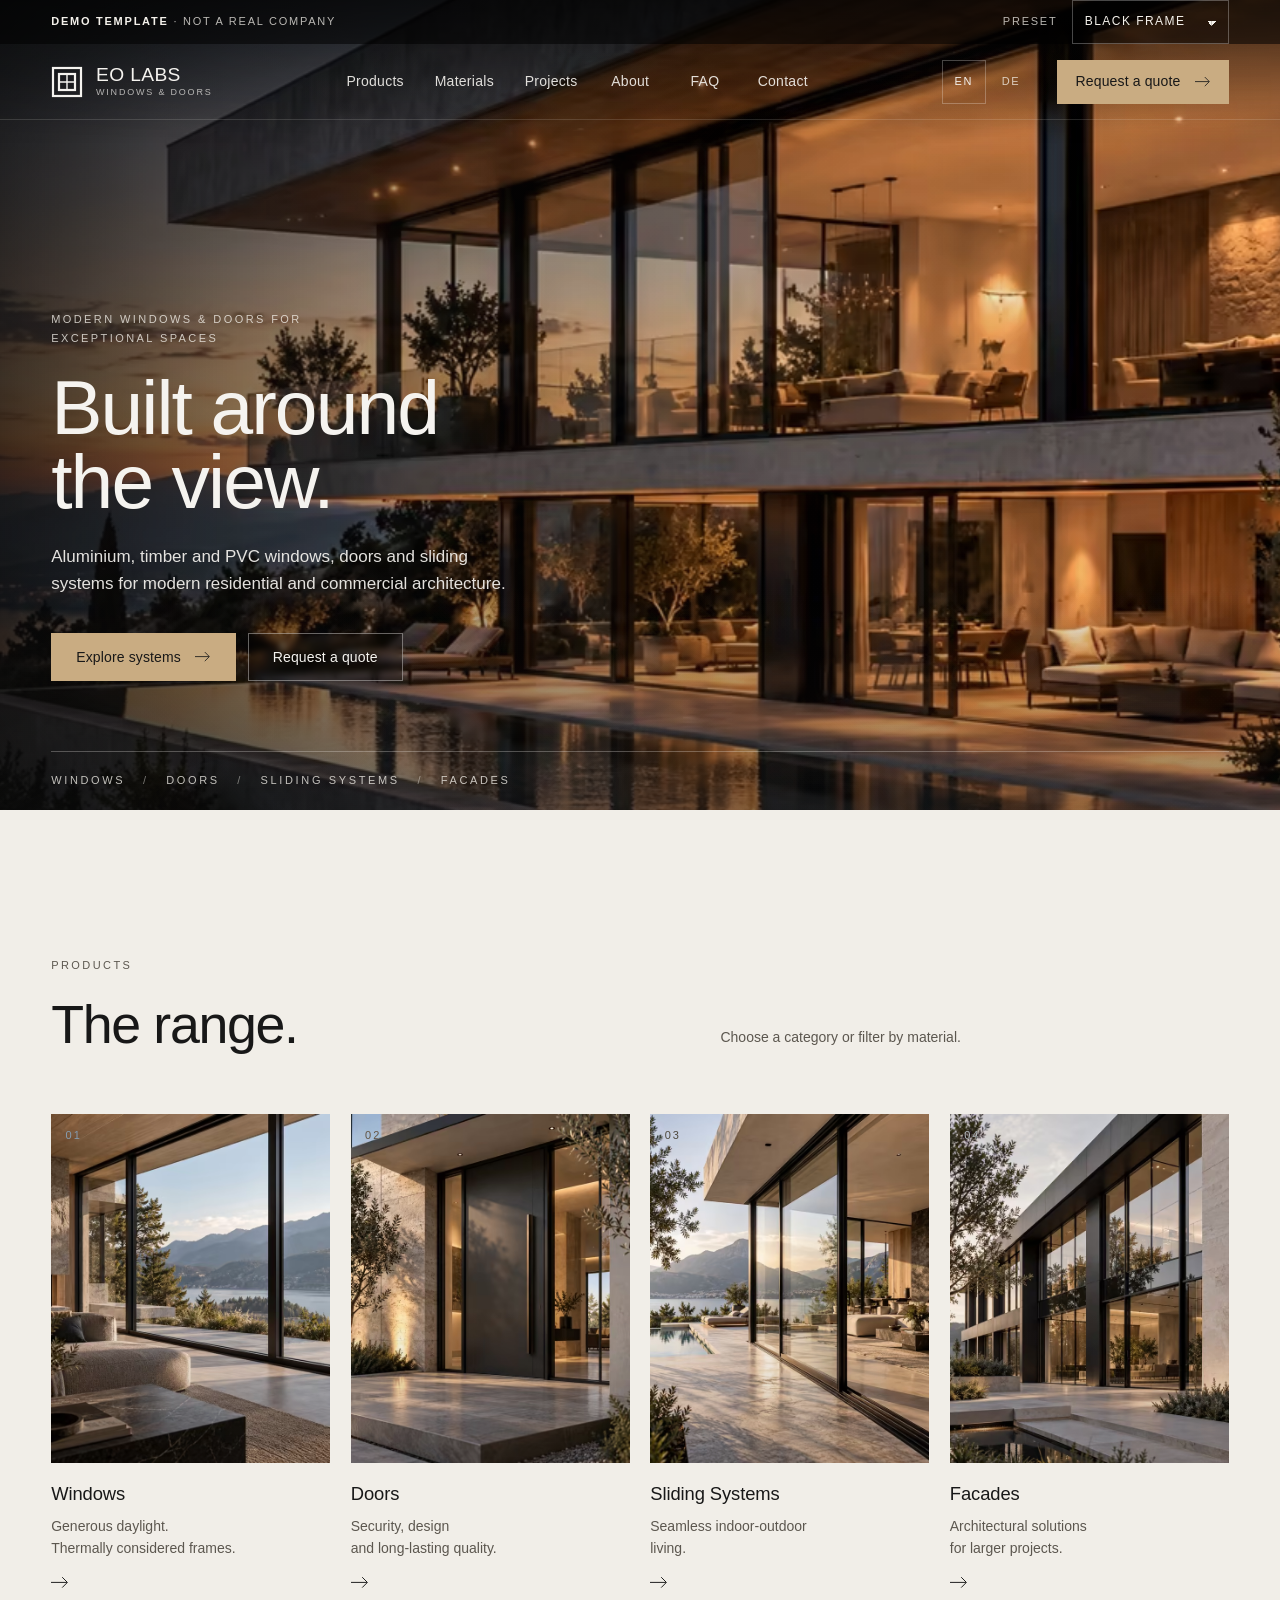
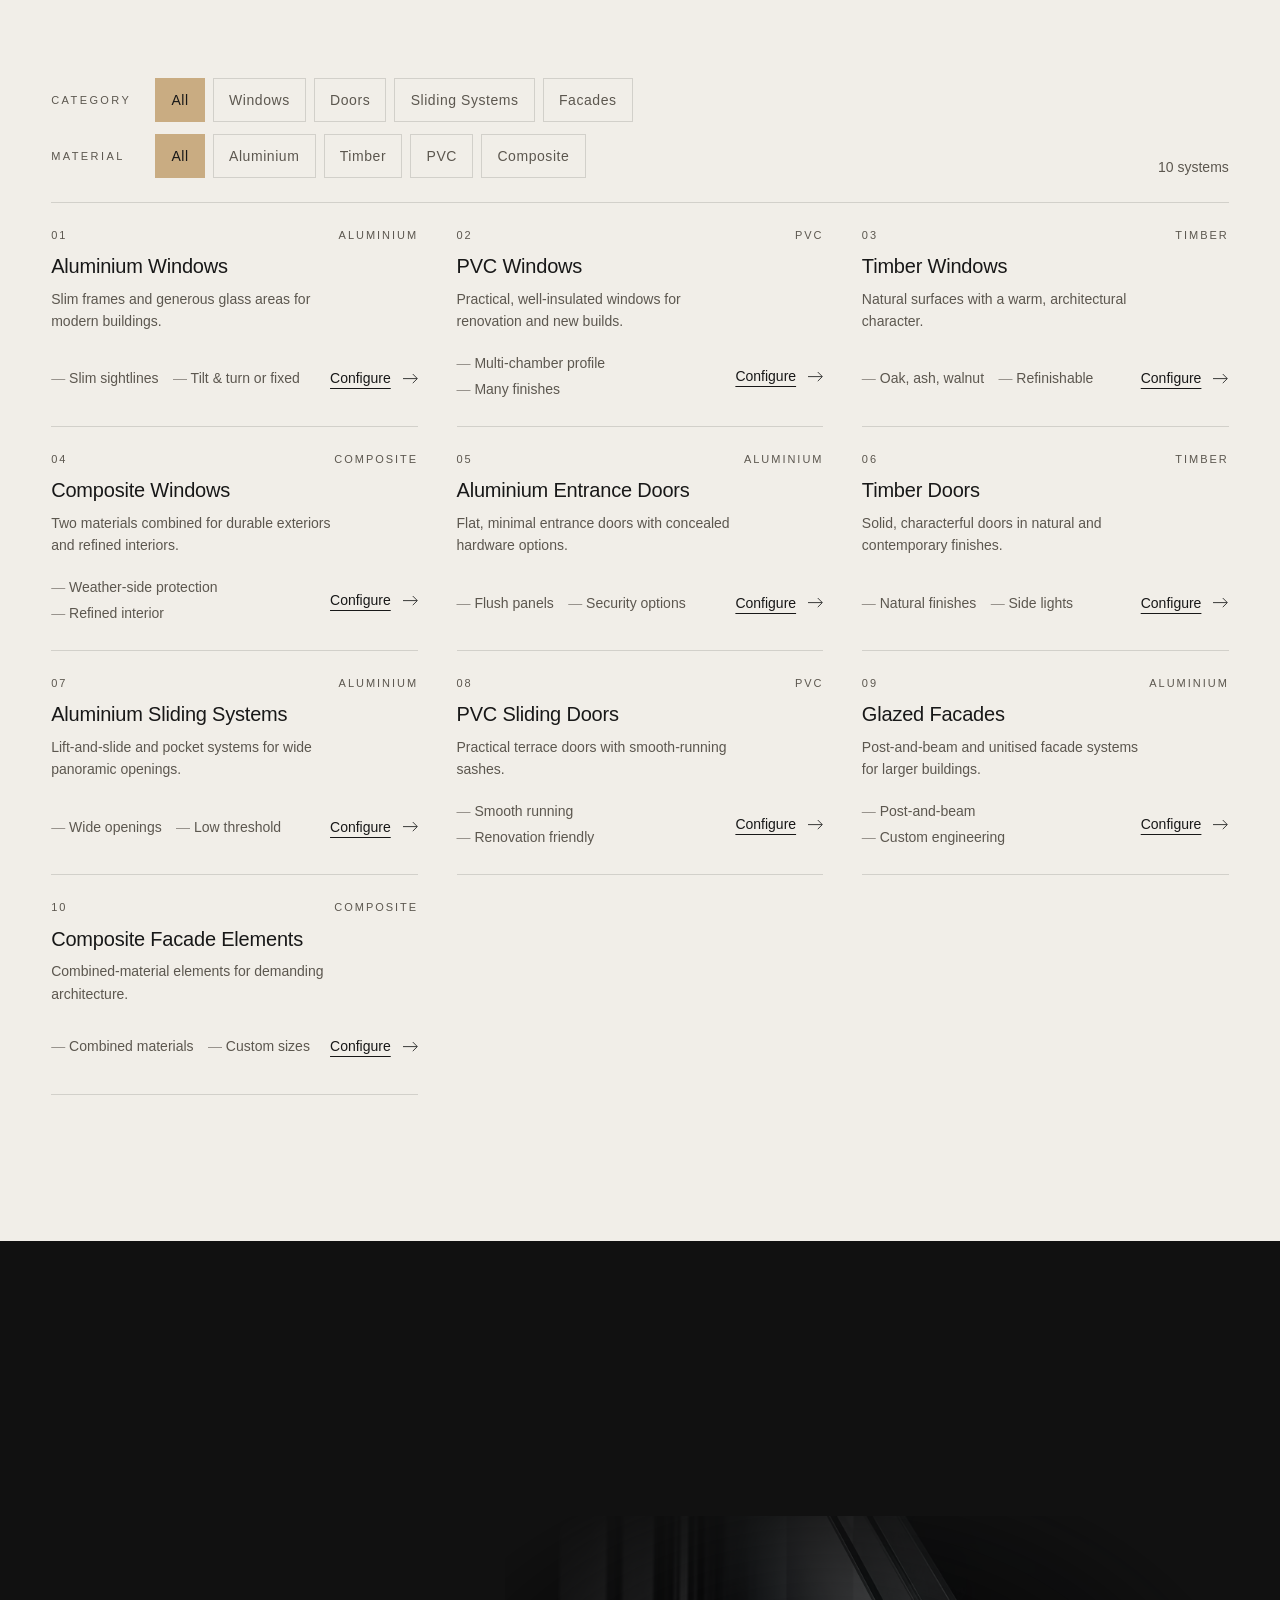
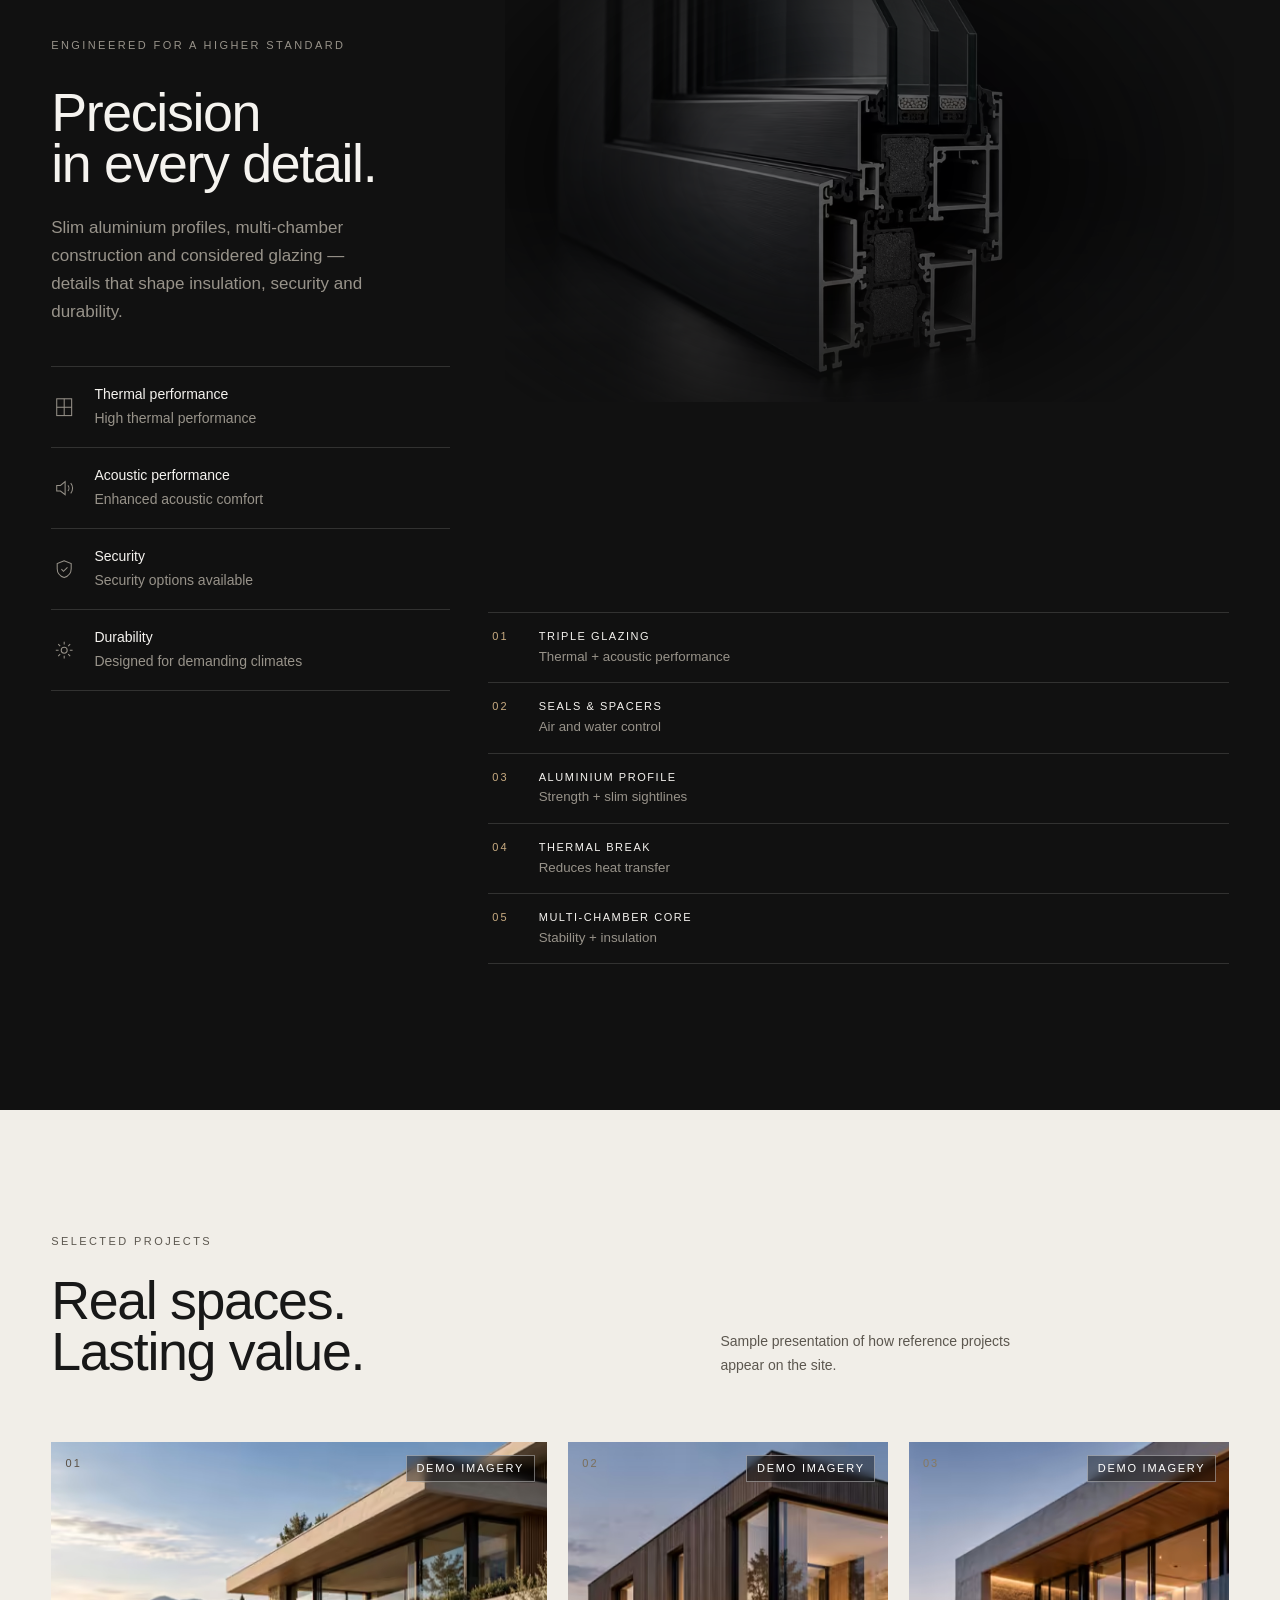
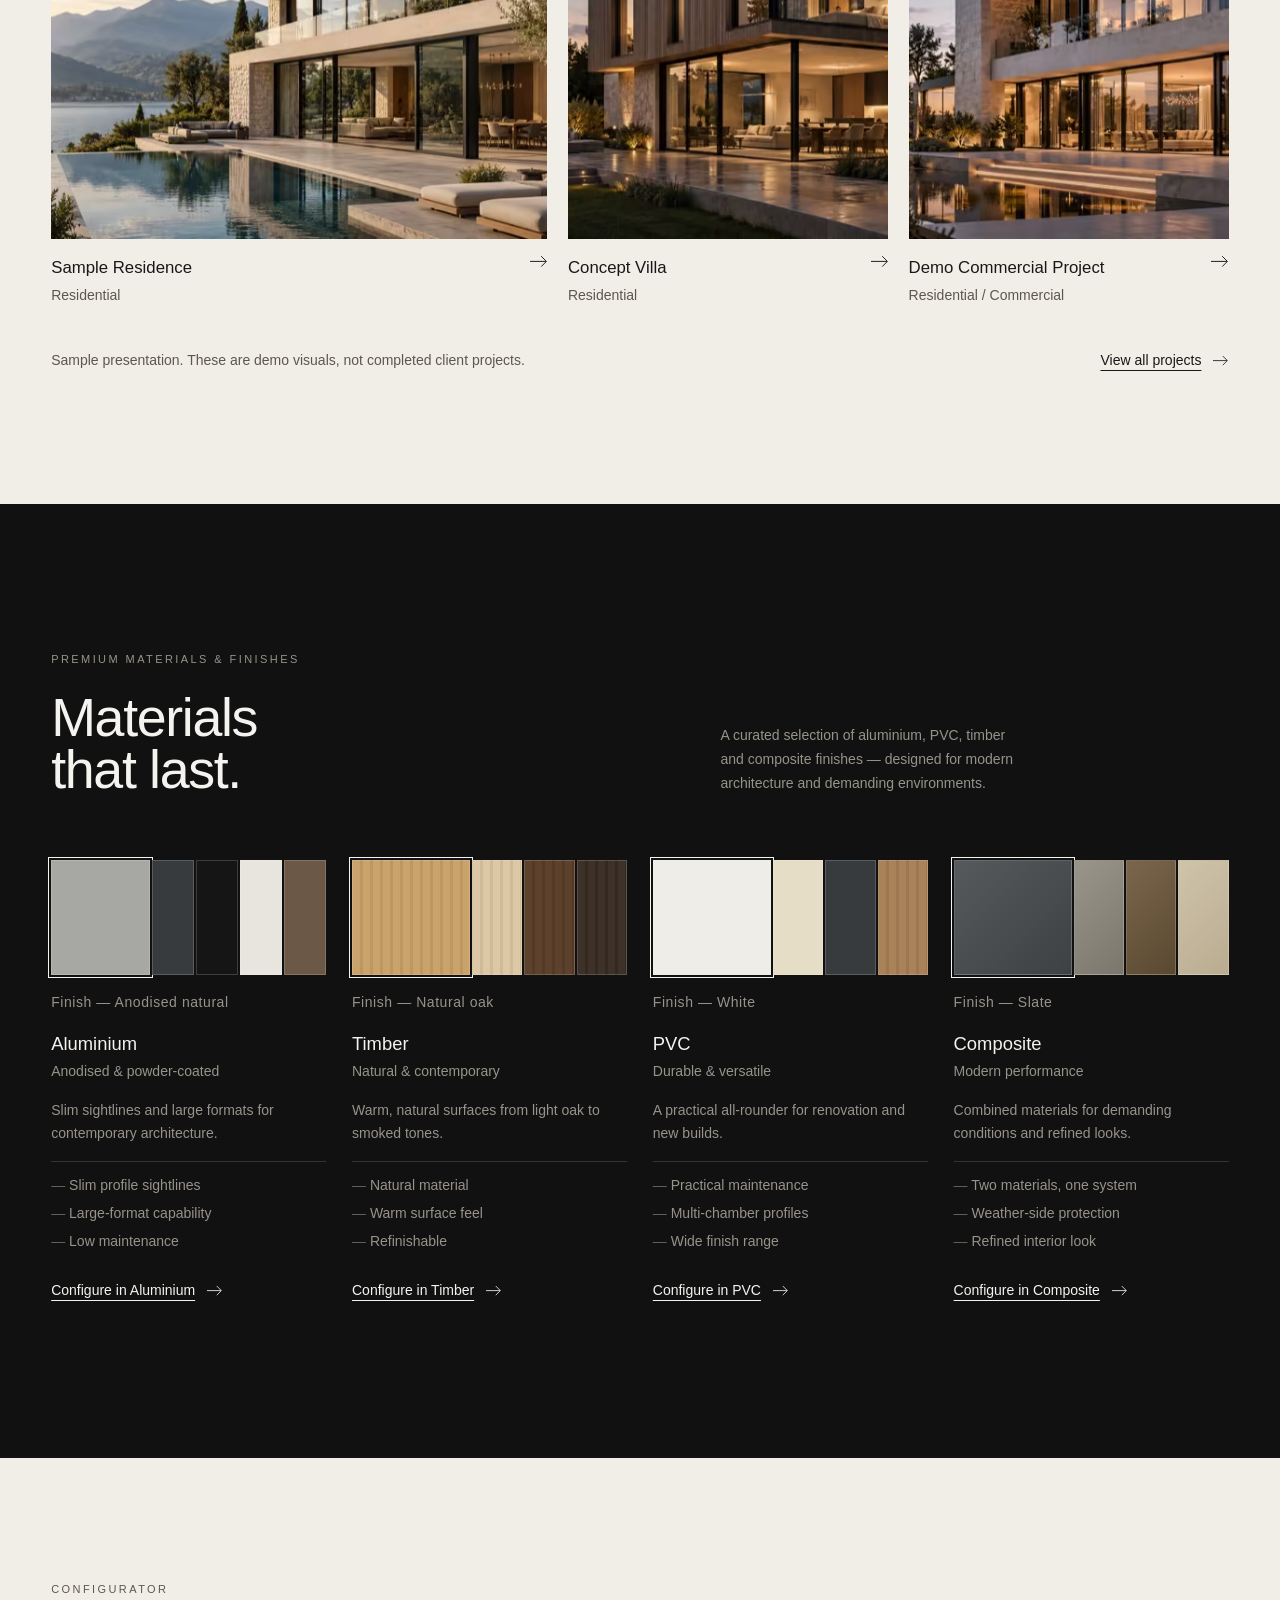
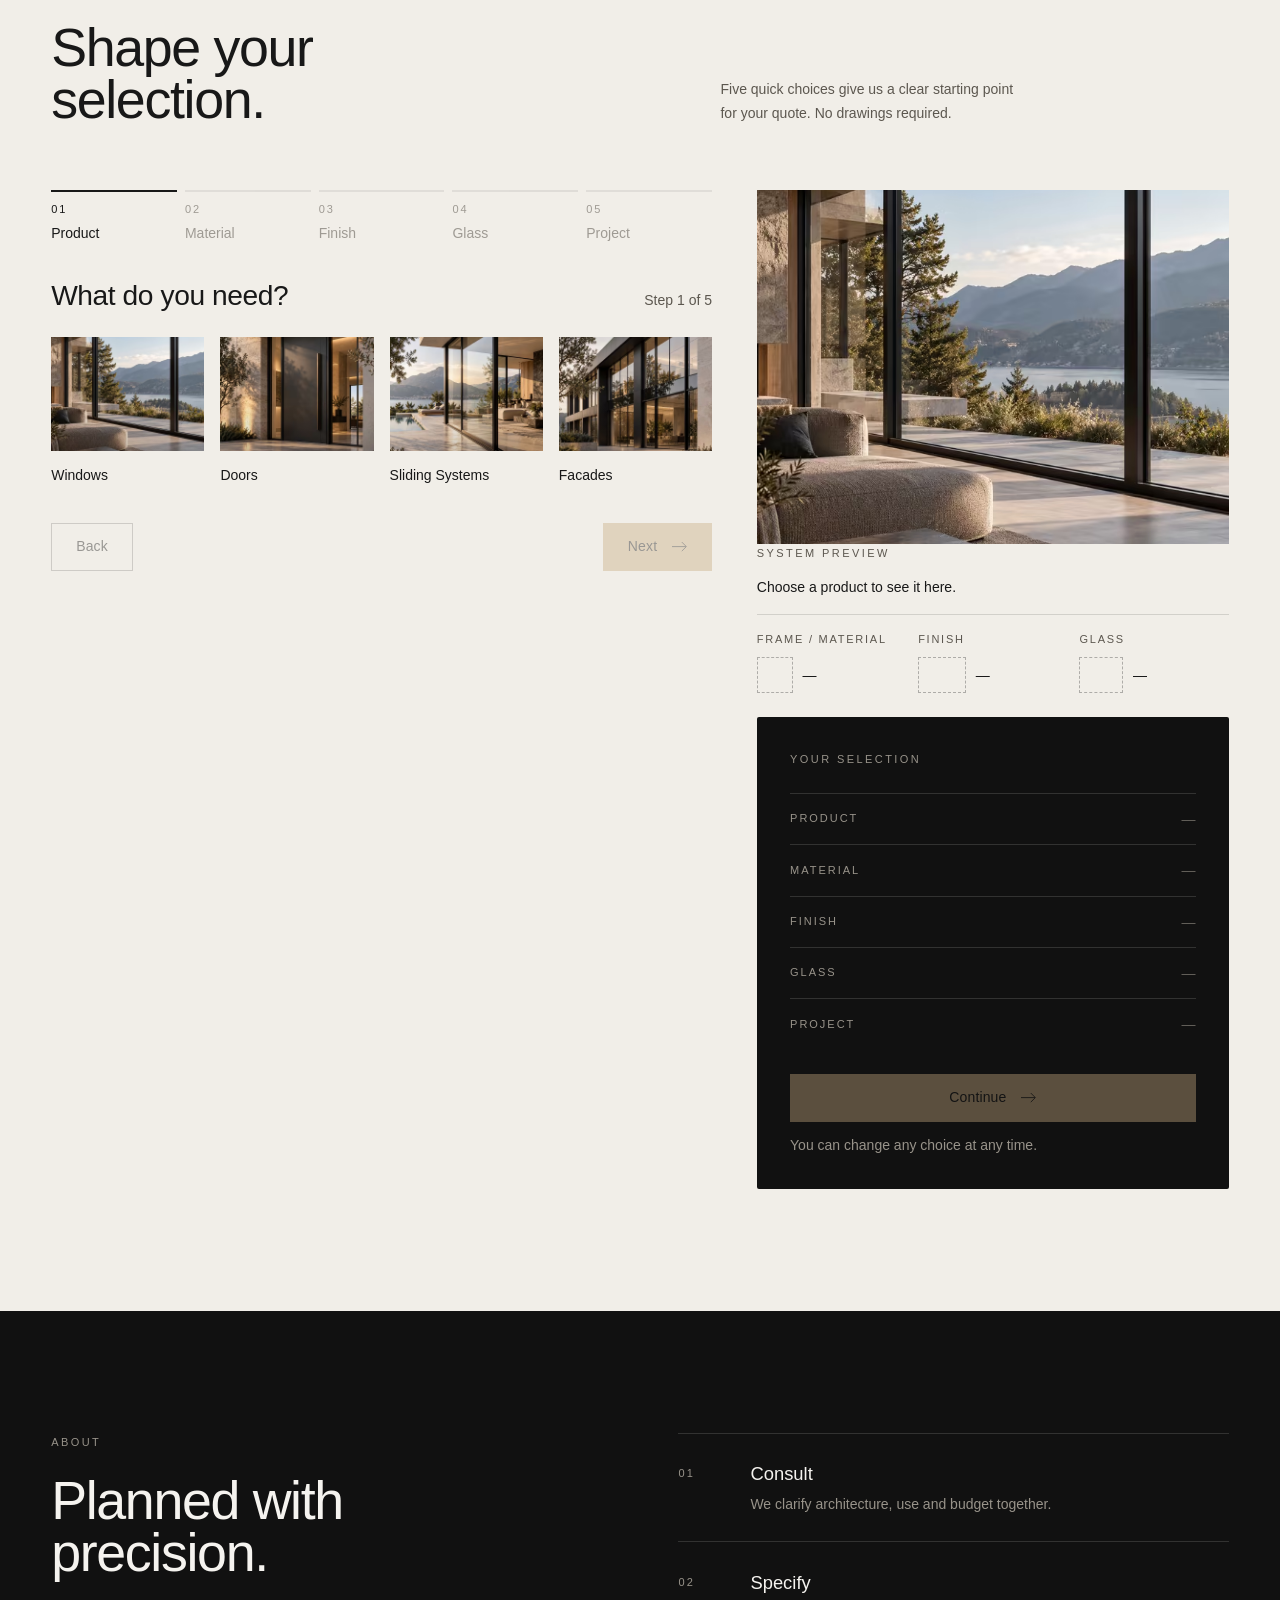
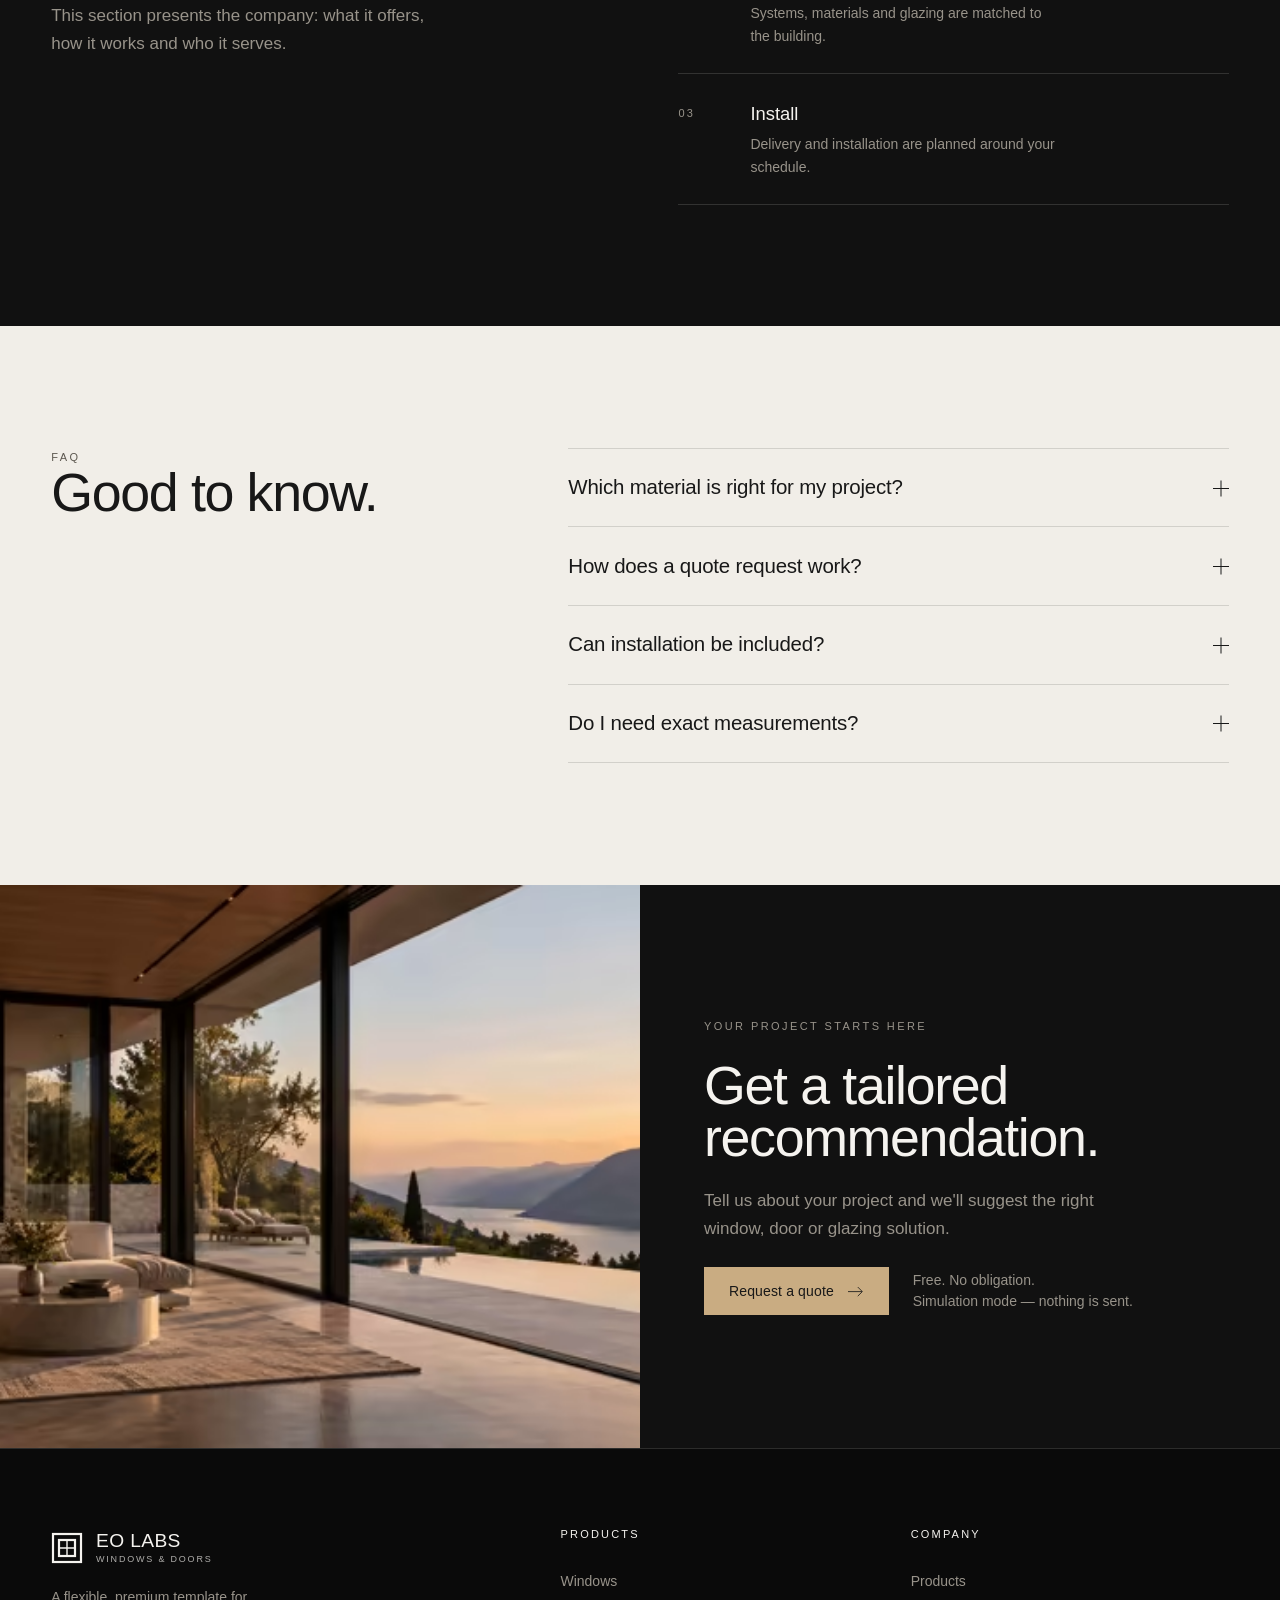
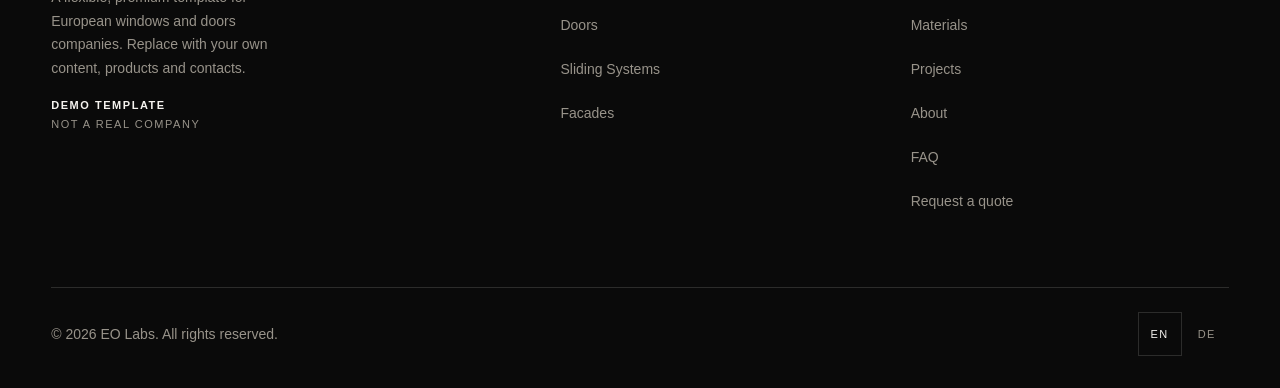
==== commit 60297f50: "Precision: integrate archive patch (stronger separation, a11y), switch to static image (animation:fa" ====
--- a/index.html
+++ b/index.html
@@ -1,5 +1,5 @@
 <!doctype html>
-<html lang="en" data-preset="black-frame" data-root="" data-hash="jljx6s" data-demo="1" data-switcher="1">
+<html lang="en" data-preset="black-frame" data-root="" data-hash="o5mx96" data-demo="1" data-switcher="1">
 <head>
   <meta charset="utf-8">
   <meta name="viewport" content="width=device-width, initial-scale=1">
@@ -168,18 +168,17 @@
         <p class="lead">Slim aluminium profiles, multi-chamber construction and considered glazing — details that shape insulation, security and durability.</p>
         <ul class="spec-list"><li class="spec reveal-item" style="--i:0"><span class="spec__icon"><svg viewBox="0 0 24 24" fill="none" stroke="currentColor" stroke-width="1.1" aria-hidden="true"><rect x="4" y="3" width="16" height="18"/><path d="M4 12h16M12 3v18"/></svg></span><span><span class="spec__title">Thermal performance</span><span class="spec__value">High thermal performance</span></span></li><li class="spec reveal-item" style="--i:1"><span class="spec__icon"><svg viewBox="0 0 24 24" fill="none" stroke="currentColor" stroke-width="1.1" aria-hidden="true"><path d="M4 9h4l5-4v14l-5-4H4zM16 9c1.4 1.6 1.4 4.4 0 6M19 6.5c2.6 3 2.6 8 0 11"/></svg></span><span><span class="spec__title">Acoustic performance</span><span class="spec__value">Enhanced acoustic comfort</span></span></li><li class="spec reveal-item" style="--i:2"><span class="spec__icon"><svg viewBox="0 0 24 24" fill="none" stroke="currentColor" stroke-width="1.1" aria-hidden="true"><path d="M12 3 4.5 6v5.5c0 4.6 3.2 8 7.5 9.5 4.300-1.500 7.500-4.900 7.500-9.500V6zM9 12l2.200 2.200L15.500 10"/></svg></span><span><span class="spec__title">Security</span><span class="spec__value">Security options available</span></span></li><li class="spec reveal-item" style="--i:3"><span class="spec__icon"><svg viewBox="0 0 24 24" fill="none" stroke="currentColor" stroke-width="1.1" aria-hidden="true"><path d="M12 3v3M12 18v3M3 12h3M18 12h3M5.6 5.6l2.1 2.100M16.300 16.300l2.100 2.100M5.600 18.400l2.100-2.100M16.300 7.700l2.100-2.100"/><circle cx="12" cy="12" r="3.200"/></svg></span><span><span class="spec__title">Durability</span><span class="spec__value">Designed for demanding climates</span></span></li></ul>
       </div>
-      <figure class="tech pev" id="tech" data-pev="1" data-view="exploded" data-fade-ms="250" data-explode-at="500" data-annotate-at="1450">
-        <div class="pev__head"><p class="pev__meta"><span class="pev__count">5 components</span><span class="pev__hint pev__hint--hover">Hover a component to explore</span><span class="pev__hint pev__hint--tap">Tap a component to explore</span></p>
-        <div class="pev__toggle" role="group" aria-label="View"><button type="button" data-view="exploded" aria-pressed="true" disabled>Exploded</button><button type="button" data-view="assembled" aria-pressed="false" disabled>Assembled</button></div></div>
-        <div class="pev__plate" style="--ratio:860 / 940;--mratio:1 / 1.04;--cr:1800 / 1200;--sx:2.3%;--sy:16%;--sw:98.4%;--msx:-9%;--msy:13%;--msw:118%;--gh:0.18;--gf:0.07">
+      <figure class="tech pev is-static" id="tech" data-pev="0" data-view="exploded" data-fade-ms="250" data-explode-at="500" data-annotate-at="1450">
+        
+        <div class="pev__plate" style="--ratio:860 / 940;--mratio:1 / 1.04;--cr:1800 / 1200;--sx:2.3%;--sy:16%;--sw:98.4%;--msx:-9%;--msy:13%;--msw:118%;--gh:0.1;--gf:0.07">
           <div class="pev__stage">
-            <div class="pev__base"><img src="assets/profile/profile-base-1440.webp" srcset="assets/profile/profile-base-960.webp 960w, assets/profile/profile-base-1440.webp 1440w" sizes="(min-width: 961px) 60vw, 100vw" alt="Technical cross-section of an aluminium window profile with triple glazing, thermal break and multiple chambers" width="1440" height="960" loading="lazy" decoding="async"></div>
-            <div class="pev__ghost" aria-hidden="true"><picture><source type="image/avif" srcset="assets/photos/profile-640.avif 640w, assets/photos/profile-960.avif 960w, assets/photos/profile-1440.avif 1440w" sizes="(min-width: 961px) 60vw, 100vw"><source type="image/webp" srcset="assets/photos/profile-640.webp 640w, assets/photos/profile-960.webp 960w, assets/photos/profile-1440.webp 1440w" sizes="(min-width: 961px) 60vw, 100vw"><img src="assets/photos/profile-1440.jpg" srcset="assets/photos/profile-640.jpg 640w, assets/photos/profile-960.jpg 960w, assets/photos/profile-1440.jpg 1440w" sizes="(min-width: 961px) 60vw, 100vw" alt="" width="1440" height="960" loading="lazy" decoding="async"></picture></div>
-            <div class="pev__layer" data-layer="glass" style="--z:5;--i:0;--ddx:115;--ddy:-80;--tdx:85;--tdy:-60;--mdx:28;--mdy:-24;--hx:8px;--hy:-8px;--delay:0ms;--dur:450ms" aria-hidden="true"><img src="assets/profile/profile-glass-1440.webp" srcset="assets/profile/profile-glass-960.webp 960w, assets/profile/profile-glass-1440.webp 1440w" sizes="(min-width: 961px) 60vw, 100vw" alt="" width="1440" height="960" loading="lazy" decoding="async"><span class="pev__dot" data-id="glazing" style="left:64%;top:26.7%" aria-hidden="true"><i>01</i></span></div><div class="pev__layer" data-layer="seals" style="--z:4;--i:1;--ddx:75;--ddy:-25;--tdx:55;--tdy:-20;--mdx:18;--mdy:-8;--hx:8px;--hy:-8px;--delay:150ms;--dur:400ms" aria-hidden="true"><img src="assets/profile/profile-seals-1440.webp" srcset="assets/profile/profile-seals-960.webp 960w, assets/profile/profile-seals-1440.webp 1440w" sizes="(min-width: 961px) 60vw, 100vw" alt="" width="1440" height="960" loading="lazy" decoding="async"><span class="pev__dot" data-id="seals" style="left:61.4%;top:39.5%" aria-hidden="true"><i>02</i></span></div><div class="pev__layer" data-layer="aluminium" style="--z:1;--i:2;--ddx:-95;--ddy:10;--tdx:-70;--tdy:5;--mdx:-24;--mdy:0;--hx:-8px;--hy:8px;--delay:300ms;--dur:450ms" aria-hidden="true"><img src="assets/profile/profile-aluminium-1440.webp" srcset="assets/profile/profile-aluminium-960.webp 960w, assets/profile/profile-aluminium-1440.webp 1440w" sizes="(min-width: 961px) 60vw, 100vw" alt="" width="1440" height="960" loading="lazy" decoding="async"><span class="pev__dot" data-id="profile" style="left:33.3%;top:40%" aria-hidden="true"><i>03</i></span></div><div class="pev__layer" data-layer="thermal-break" style="--z:3;--i:3;--ddx:85;--ddy:35;--tdx:60;--tdy:25;--mdx:22;--mdy:12;--hx:8px;--hy:8px;--delay:450ms;--dur:450ms" aria-hidden="true"><img src="assets/profile/profile-thermal-break-1440.webp" srcset="assets/profile/profile-thermal-break-960.webp 960w, assets/profile/profile-thermal-break-1440.webp 1440w" sizes="(min-width: 961px) 60vw, 100vw" alt="" width="1440" height="960" loading="lazy" decoding="async"><span class="pev__dot" data-id="thermalBreak" style="left:54.7%;top:51.3%" aria-hidden="true"><i>04</i></span></div><div class="pev__layer" data-layer="chambers" style="--z:2;--i:4;--ddx:40;--ddy:115;--tdx:25;--tdy:85;--mdx:6;--mdy:30;--hx:8px;--hy:8px;--delay:600ms;--dur:450ms" aria-hidden="true"><img src="assets/profile/profile-chambers-1440.webp" srcset="assets/profile/profile-chambers-960.webp 960w, assets/profile/profile-chambers-1440.webp 1440w" sizes="(min-width: 961px) 60vw, 100vw" alt="" width="1440" height="960" loading="lazy" decoding="async"><span class="pev__dot" data-id="chambers" style="left:64.4%;top:73.3%" aria-hidden="true"><i>05</i></span></div>
+            <div class="pev__base"><picture><source type="image/avif" srcset="assets/photos/profile-640.avif 640w, assets/photos/profile-960.avif 960w, assets/photos/profile-1440.avif 1440w" sizes="(min-width: 961px) 60vw, 100vw"><source type="image/webp" srcset="assets/photos/profile-640.webp 640w, assets/photos/profile-960.webp 960w, assets/photos/profile-1440.webp 1440w" sizes="(min-width: 961px) 60vw, 100vw"><img src="assets/photos/profile-1440.jpg" srcset="assets/photos/profile-640.jpg 640w, assets/photos/profile-960.jpg 960w, assets/photos/profile-1440.jpg 1440w" sizes="(min-width: 961px) 60vw, 100vw" alt="Technical cross-section of an aluminium window profile with triple glazing, thermal break and multiple chambers" width="1440" height="960" loading="lazy" decoding="async"></picture></div>
+            
+            
           </div>
-          <svg class="pev__lines" aria-hidden="true" focusable="false"><line data-id="glazing" x1="0" y1="0" x2="0" y2="0" pathLength="1" style="--i:0"/><line data-id="seals" x1="0" y1="0" x2="0" y2="0" pathLength="1" style="--i:1"/><line data-id="profile" x1="0" y1="0" x2="0" y2="0" pathLength="1" style="--i:2"/><line data-id="thermalBreak" x1="0" y1="0" x2="0" y2="0" pathLength="1" style="--i:3"/><line data-id="chambers" x1="0" y1="0" x2="0" y2="0" pathLength="1" style="--i:4"/></svg><ol class="pev__labels"><li class="pev__label is-right" data-id="glazing" data-layer="glass" style="--lx:98%;--ly:0.5%;--i:0"><span class="pev__n">01</span><b>Triple glazing</b><small>Three panes separated by insulated cavities. Helps improve thermal and acoustic performance.</small></li><li class="pev__label is-left" data-id="seals" data-layer="seals" style="--lx:79%;--ly:31%;--i:1"><span class="pev__n">02</span><b>Seals &amp; spacers</b><small>Flexible seals help limit air and water penetration. Spacer systems separate the glazing layers.</small></li><li class="pev__label is-left" data-id="profile" data-layer="aluminium" style="--lx:1.5%;--ly:20%;--i:2"><span class="pev__n">03</span><b>Aluminium profile</b><small>Structural outer frame. Provides rigidity while allowing slim sightlines.</small></li><li class="pev__label is-left" data-id="thermalBreak" data-layer="thermal-break" style="--lx:79%;--ly:47%;--i:3"><span class="pev__n">04</span><b>Thermal break</b><small>Insulating barrier between internal and external aluminium. Helps reduce thermal transfer through the frame.</small></li><li class="pev__label is-left" data-id="chambers" data-layer="chambers" style="--lx:79%;--ly:73%;--i:4"><span class="pev__n">05</span><b>Multi-chamber core</b><small>Internal cavities increase structural stability and insulation potential.</small></li></ol>
+          
         </div>
-        <ol class="anno-legend pev__list" aria-label="Profile details"><li><button type="button" class="pev__item" data-id="glazing" data-layer="glass" aria-pressed="false"><span class="n">01</span><span class="t"><b>Triple glazing</b><small>Thermal + acoustic performance</small></span></button></li><li><button type="button" class="pev__item" data-id="seals" data-layer="seals" aria-pressed="false"><span class="n">02</span><span class="t"><b>Seals &amp; spacers</b><small>Air and water control</small></span></button></li><li><button type="button" class="pev__item" data-id="profile" data-layer="aluminium" aria-pressed="false"><span class="n">03</span><span class="t"><b>Aluminium profile</b><small>Strength + slim sightlines</small></span></button></li><li><button type="button" class="pev__item" data-id="thermalBreak" data-layer="thermal-break" aria-pressed="false"><span class="n">04</span><span class="t"><b>Thermal break</b><small>Reduces heat transfer</small></span></button></li><li><button type="button" class="pev__item" data-id="chambers" data-layer="chambers" aria-pressed="false"><span class="n">05</span><span class="t"><b>Multi-chamber core</b><small>Stability + insulation</small></span></button></li></ol>
+        <ol class="anno-legend pev__list" aria-label="Profile details"><li><span class="pev__item"><span class="n">01</span><span class="t"><b>Triple glazing</b><small>Thermal + acoustic performance</small></span></span></li><li><span class="pev__item"><span class="n">02</span><span class="t"><b>Seals &amp; spacers</b><small>Air and water control</small></span></span></li><li><span class="pev__item"><span class="n">03</span><span class="t"><b>Aluminium profile</b><small>Strength + slim sightlines</small></span></span></li><li><span class="pev__item"><span class="n">04</span><span class="t"><b>Thermal break</b><small>Reduces heat transfer</small></span></span></li><li><span class="pev__item"><span class="n">05</span><span class="t"><b>Multi-chamber core</b><small>Stability + insulation</small></span></span></li></ol>
       </figure>
     </div></section>
 <section class="section theme-light" id="projects" aria-labelledby="projects-title"><div class="container">
--- a/css/sections.css
+++ b/css/sections.css
@@ -83,7 +83,7 @@
 
 /* ================= PRECISION ================= */
 .precision { overflow: hidden; }
-.precision__grid { display: grid; grid-template-columns: minmax(0, 36fr) minmax(0, 64fr); gap: clamp(2rem, 5vw, 5rem); align-items: center; }
+.precision__grid { display: grid; grid-template-columns: minmax(0, 35fr) minmax(0, 65fr); gap: clamp(1.5rem, 3vw, 3rem); align-items: center; }
 .precision__copy { display: grid; gap: var(--space-5); justify-items: start; }
 .precision__copy .eyebrow { margin-bottom: var(--space-2); }
 .precision__copy .lead { max-width: 36ch; }
@@ -331,21 +331,22 @@
 
 /* plate = stage (canvas) + annotation overlay. Nothing is clipped: layers may travel outside the canvas box. */
 .pev__plate { --fg: #F5F3EF; --fg-muted: rgba(245, 243, 239, .7); color: #F5F3EF; position: relative; width: 100%; aspect-ratio: var(--ratio, 860 / 940); }
-.pev__plate::before { content: ""; position: absolute; inset: -6% -4%; background: radial-gradient(circle at 46% 52%, rgba(255, 255, 255, .045), transparent 60%); pointer-events: none; }
 .pev__stage { position: absolute; left: var(--sx, 0); top: var(--sy, 0); width: var(--sw, 100%); aspect-ratio: var(--cr, 3 / 2); transition: opacity var(--fade, 250ms) ease, transform var(--fade, 250ms) ease; transform-origin: 40% 55%; }
 .pev__base, .pev__ghost, .pev__layer { position: absolute; inset: 0; width: 100%; height: 100%; }
 .pev__base picture, .pev__base img, .pev__ghost picture, .pev__ghost img, .pev__layer picture, .pev__layer img { display: block; width: 100%; height: 100%; object-fit: contain; }
 .pev__base { filter: brightness(.42); -webkit-mask-image: radial-gradient(ellipse 60% 64% at 44% 52%, #000 25%, transparent 100%); mask-image: radial-gradient(ellipse 60% 64% at 44% 52%, #000 25%, transparent 100%); }
 .pev__ghost { opacity: 0; filter: brightness(.85); -webkit-mask-image: radial-gradient(ellipse 62% 66% at 44% 52%, #000 45%, transparent 100%); mask-image: radial-gradient(ellipse 62% 66% at 44% 52%, #000 45%, transparent 100%); transition: opacity 600ms ease; }
 .pev__layer { z-index: var(--z, 1); --dx: calc(var(--ddx, 0) * 1px); --dy: calc(var(--ddy, 0) * 1px); --tx: 0px; --ty: 0px; --sc: 1; transform: translate(var(--tx), var(--ty)) scale(var(--sc)); transition: transform var(--dur, 450ms) var(--ease) var(--delay, 0ms), opacity 260ms ease, filter 260ms ease; will-change: transform; }
-.pev__layer[data-layer="glass"] { -webkit-mask-image: linear-gradient(to bottom, transparent 0, #000 16%); mask-image: linear-gradient(to bottom, transparent 0, #000 16%); }
+.pev__layer[data-layer="glass"] { --lf: brightness(1.75) contrast(1.06) saturate(1.35); -webkit-mask-image: linear-gradient(to bottom, transparent 0, #000 16%); mask-image: linear-gradient(to bottom, transparent 0, #000 16%); }
 @media (max-width: 1279px) { .pev__layer { --dx: calc(var(--tdx, 0) * 1px); --dy: calc(var(--tdy, 0) * 1px); } }
 @media (max-width: 768px) { .pev__layer { --dx: calc(var(--mdx, 0) * 1px); --dy: calc(var(--mdy, 0) * 1px); } }
 
 /* idle (assembled, hidden) → is-visible → is-exploded → is-labeled → is-interactive */
 .js .pev:not(.is-static):not(.is-visible) .pev__stage { opacity: 0; transform: scale(.98); }
 .pev.is-exploded[data-view="exploded"] .pev__layer, html:not(.js) .pev .pev__layer { --tx: var(--dx); --ty: var(--dy); }
-.pev.is-exploded[data-view="exploded"] .pev__layer { filter: drop-shadow(0 14px 35px rgba(0, 0, 0, .25)); }
+.pev__layer { --lf: brightness(1.12); }
+.pev__layer[data-layer="glass"] { --lf: brightness(1.75) contrast(1.06) saturate(1.35); }
+.pev.is-exploded[data-view="exploded"] .pev__layer { filter: var(--lf) drop-shadow(0 14px 35px rgba(0, 0, 0, .3)); }
 .pev.is-labeled[data-view="exploded"] .pev__ghost, html:not(.js) .pev .pev__ghost { opacity: var(--gh, .13); }
 .pev.is-interactive .pev__layer { transition: transform 700ms var(--ease) calc(var(--i, 0) * 45ms), opacity 260ms ease, filter 260ms ease; }
 
@@ -368,7 +369,7 @@
 
 /* focus mode (hover a label on desktop / tap a list item on touch) */
 .pev.is-interactive.has-focus .pev__layer:not(.is-focus) { opacity: .3; }
-.pev.is-interactive .pev__layer.is-focus { opacity: 1; --sc: 1.03; --tx: calc(var(--dx) + var(--hx, 0px)); --ty: calc(var(--dy) + var(--hy, 0px)); filter: brightness(1.12) drop-shadow(0 14px 35px rgba(0, 0, 0, .3)); }
+.pev.is-interactive[data-view="exploded"] .pev__layer.is-focus { opacity: 1; --sc: 1.03; --tx: calc(var(--dx) + var(--hx, 0px)); --ty: calc(var(--dy) + var(--hy, 0px)); filter: var(--lf) brightness(1.15) drop-shadow(0 14px 35px rgba(0, 0, 0, .35)); }
 .pev.is-interactive.has-focus .pev__ghost { opacity: var(--gf, .07); }
 .pev.is-interactive.has-focus .pev__label:not(.is-active) { opacity: .45; }
 .pev.is-interactive.has-focus .pev__lines line { opacity: .25; }
@@ -394,3 +395,11 @@
   .js .pev .pev__dot, .js .pev .pev__label { opacity: 1 !important; transform: none !important; }
   .pev .pev__lines line { stroke-dashoffset: 0 !important; }
 }
+
+/* Keyboard annotation controls retain the Black Frame treatment. */
+.pev__label:focus-visible { outline: 1px solid var(--color-accent); outline-offset: 6px; }
+.pev[data-view="assembled"] .pev__lines, .pev[data-view="assembled"] .pev__dot, .pev[data-view="assembled"] .pev__labels { opacity: 0; pointer-events: none; }
+
+.pev__base { transition: opacity 600ms ease; }
+.pev.is-exploded[data-view="exploded"] .pev__base { opacity: .25; }
+@media (prefers-reduced-motion: reduce) { .pev__base, .anno-legend { transition: none !important; } }
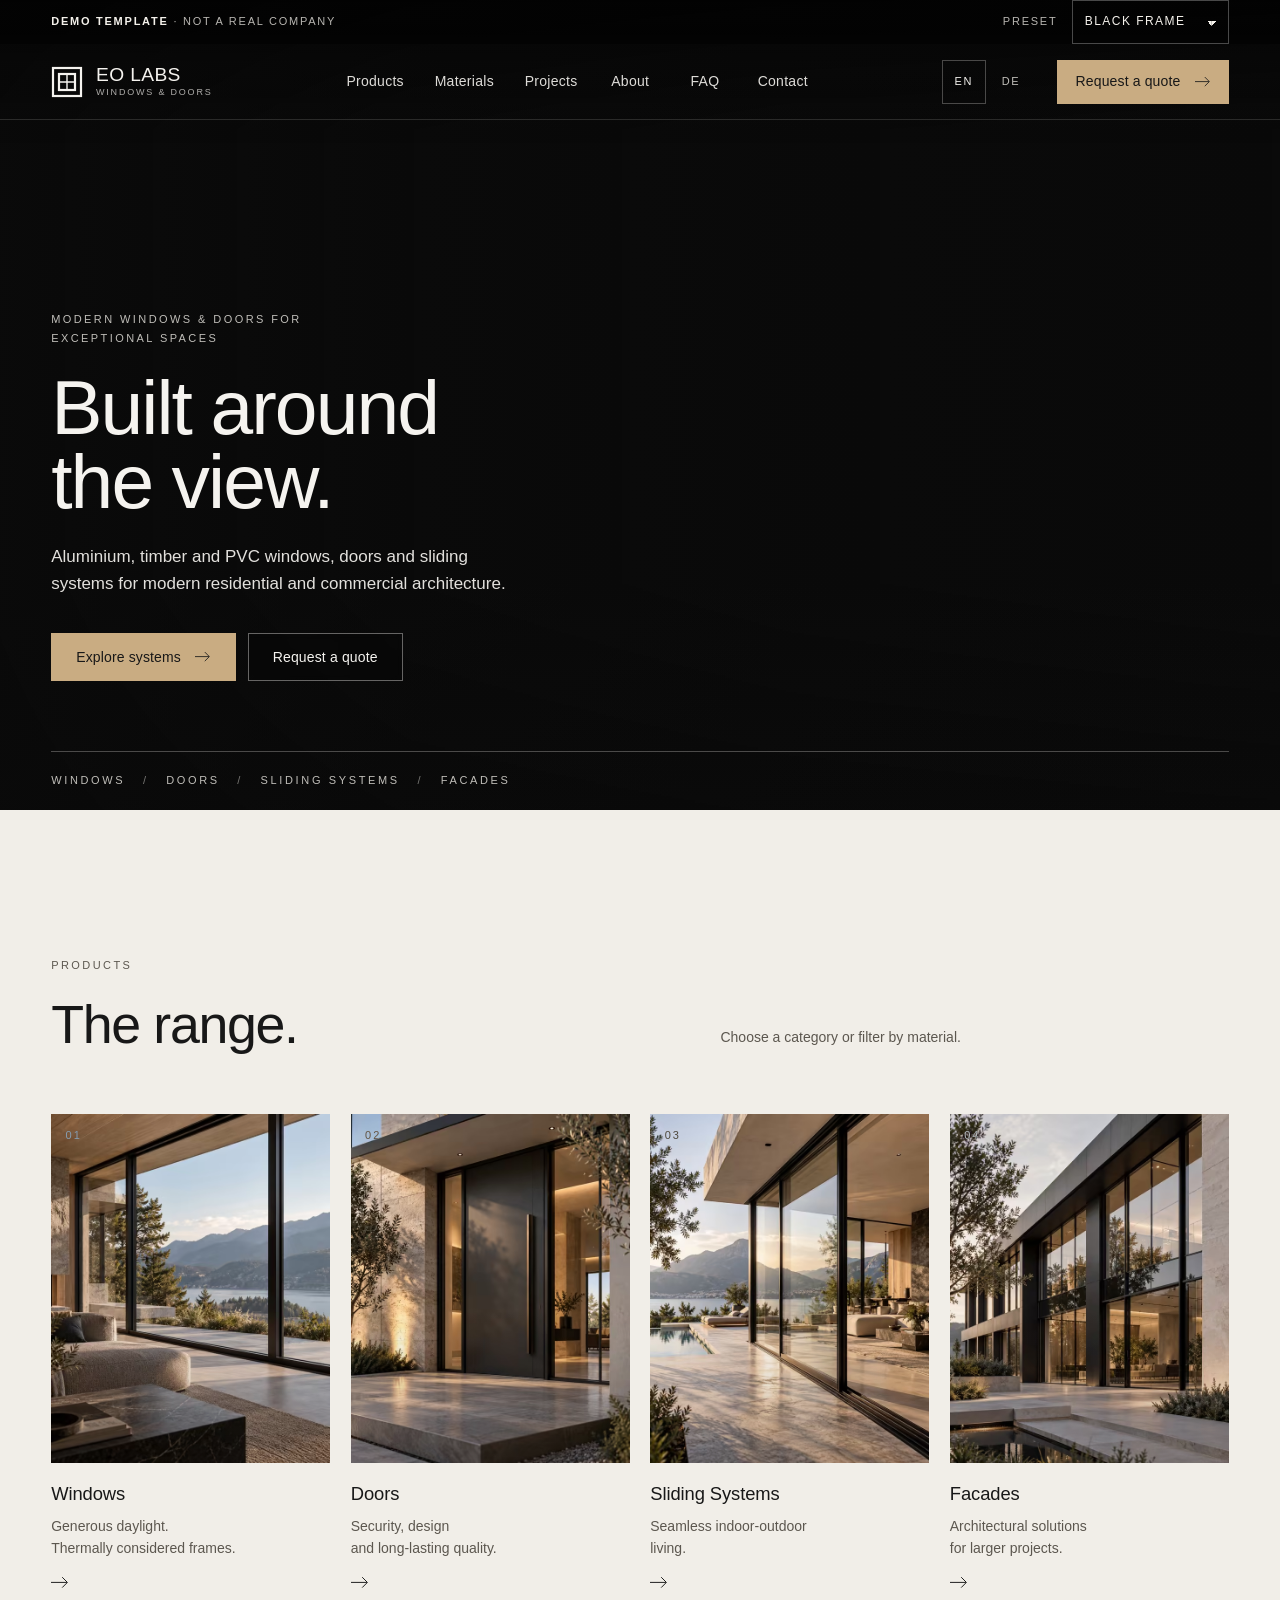
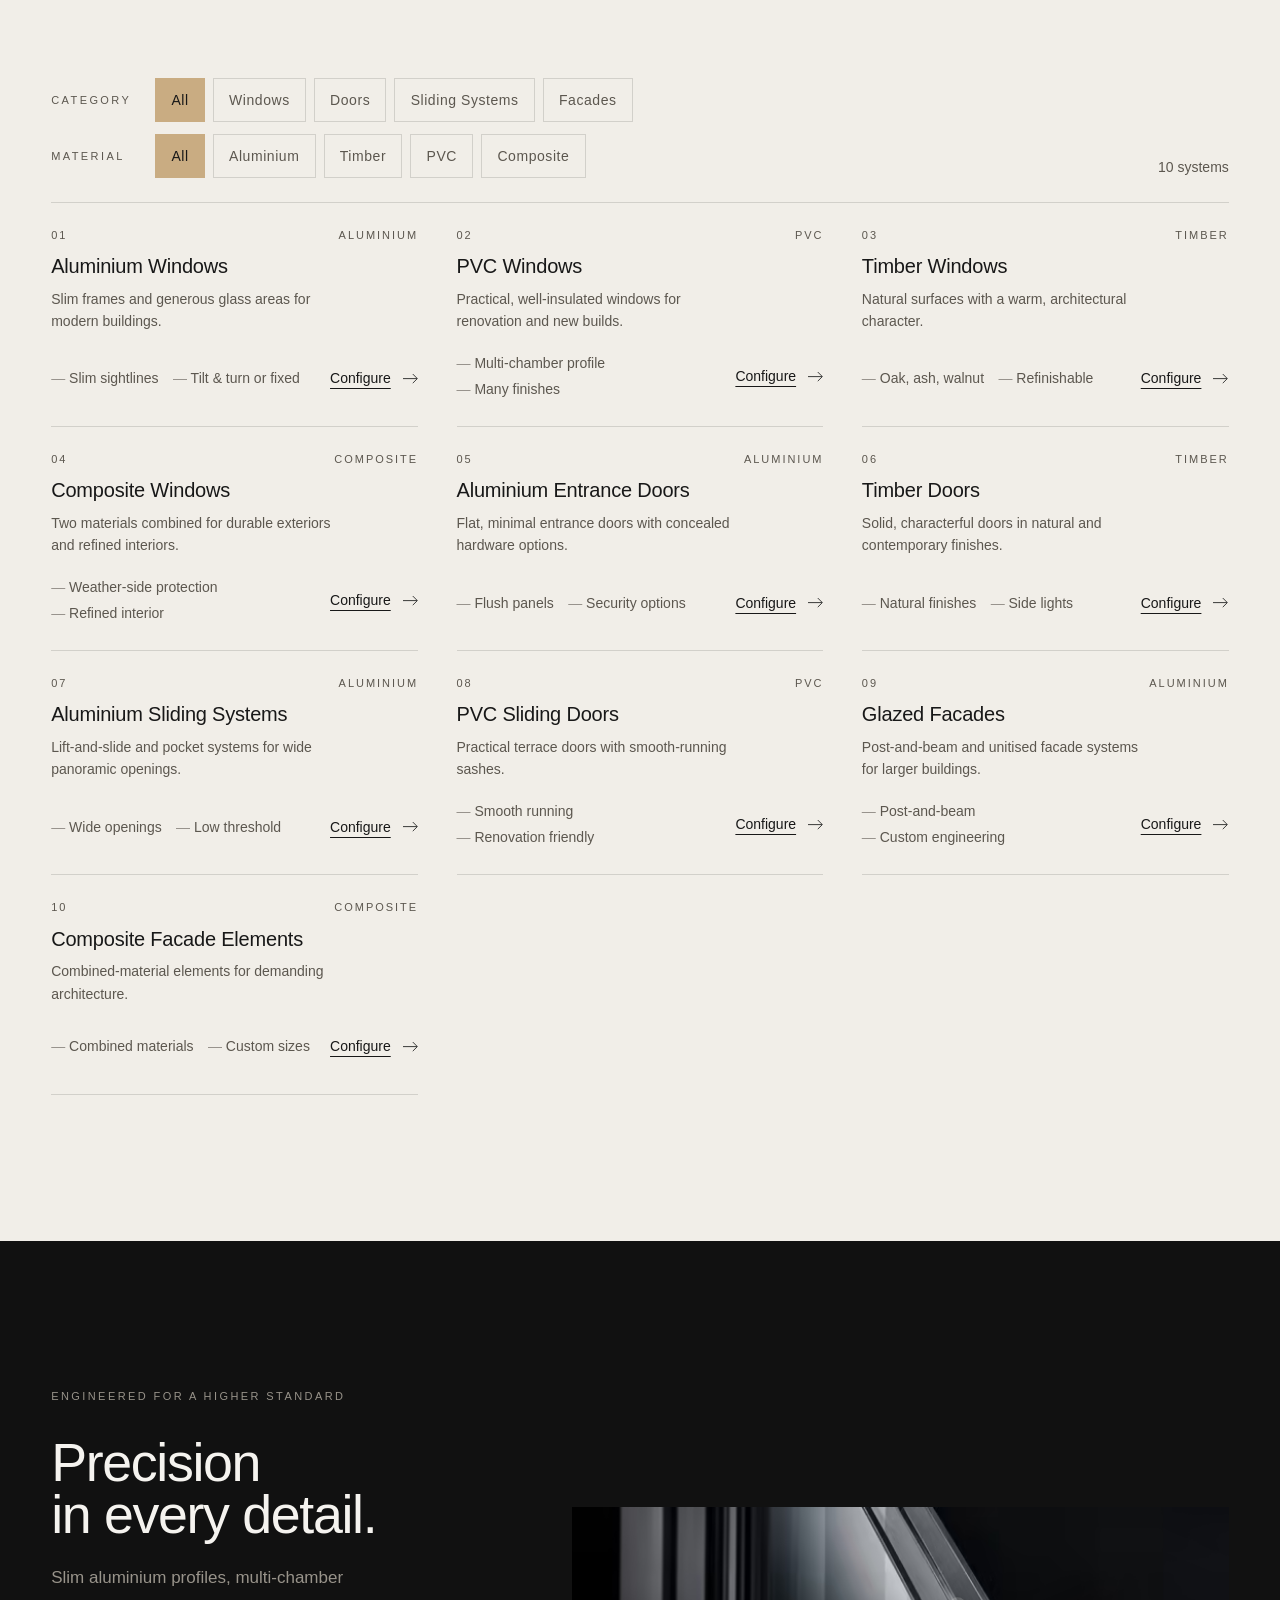
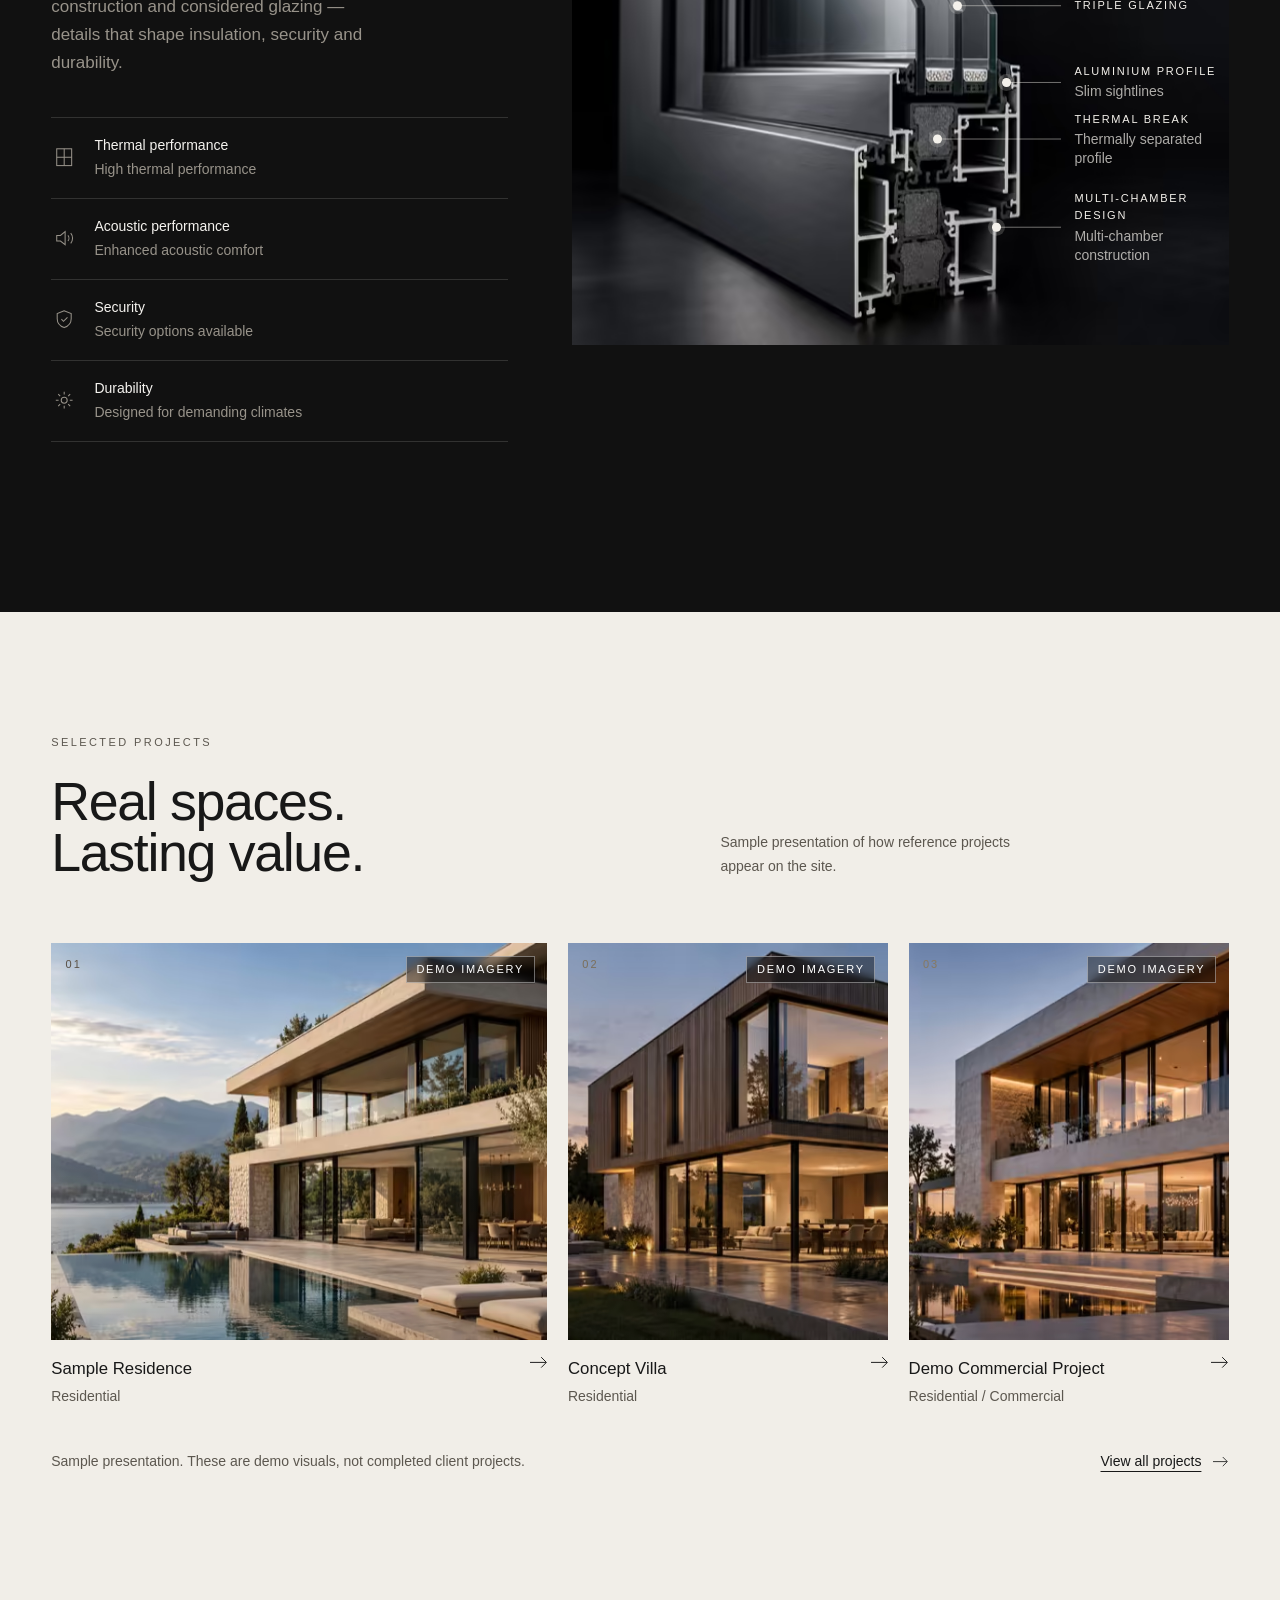
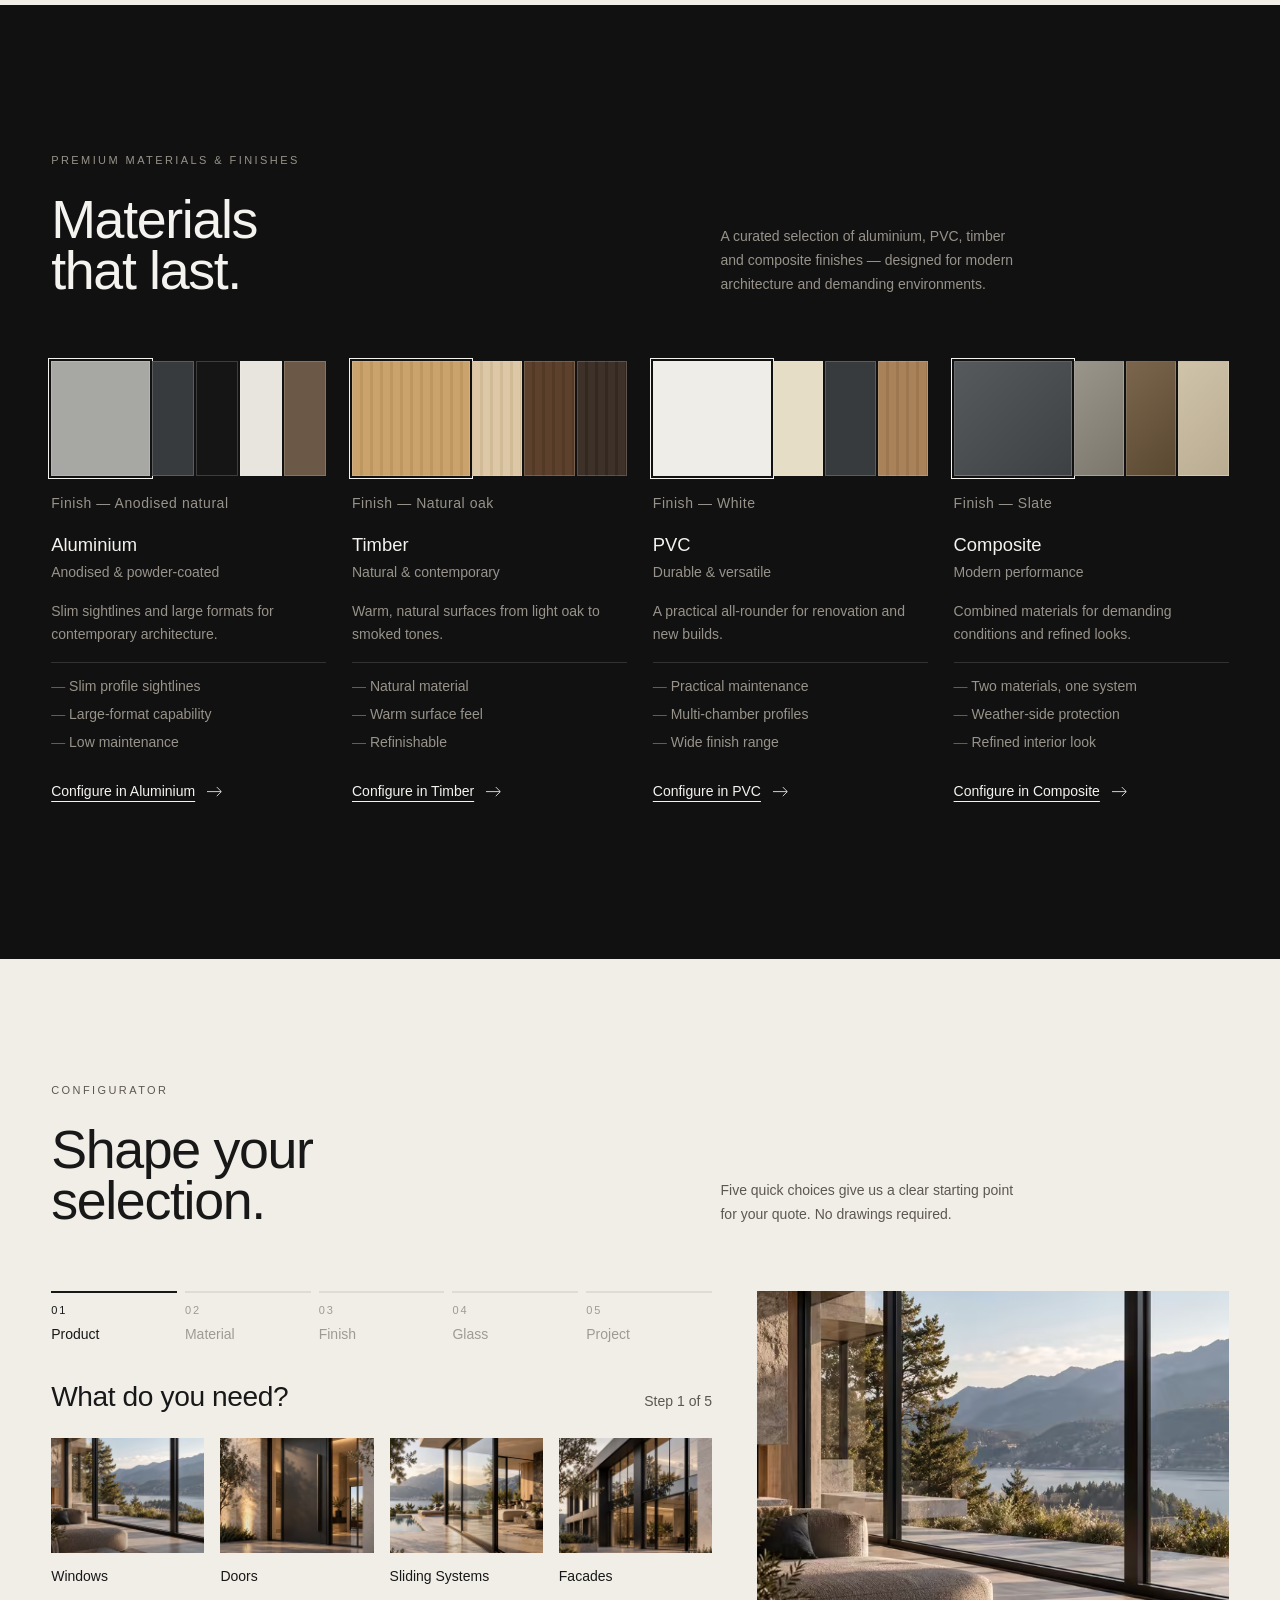
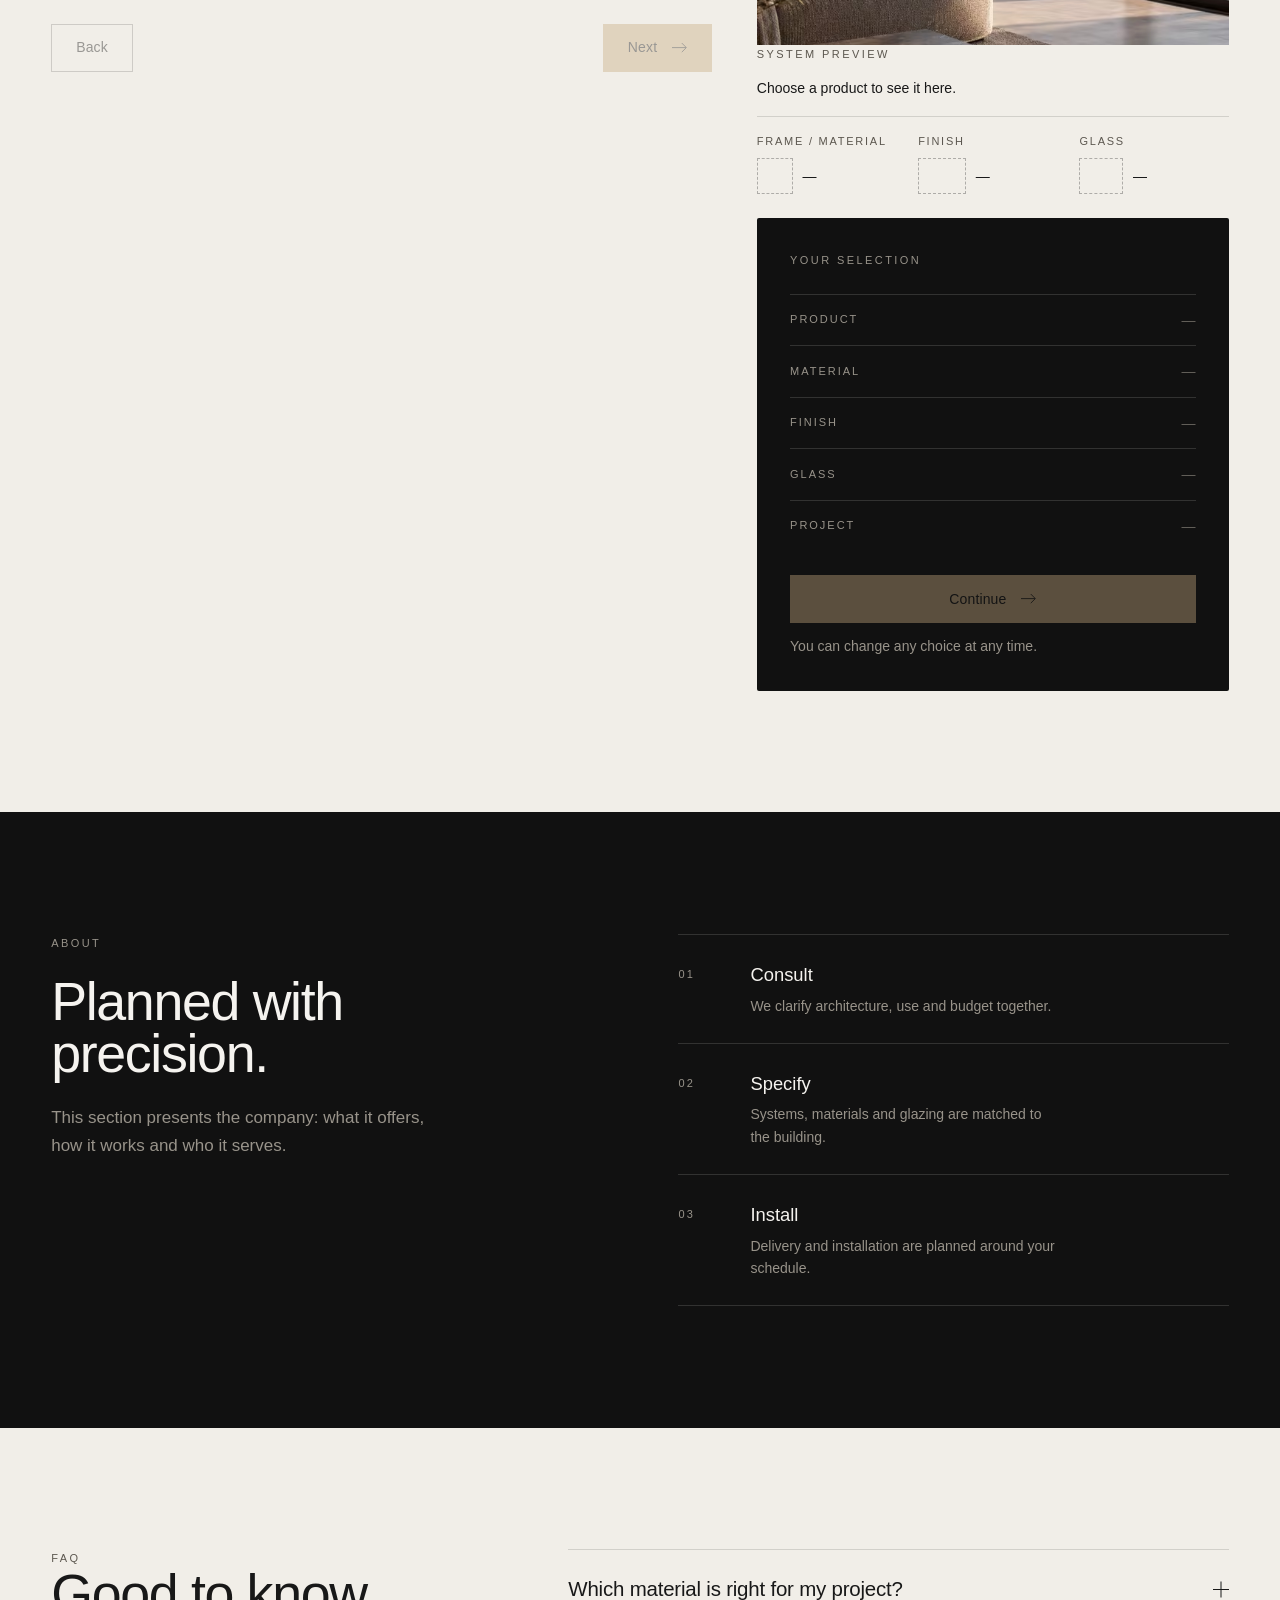
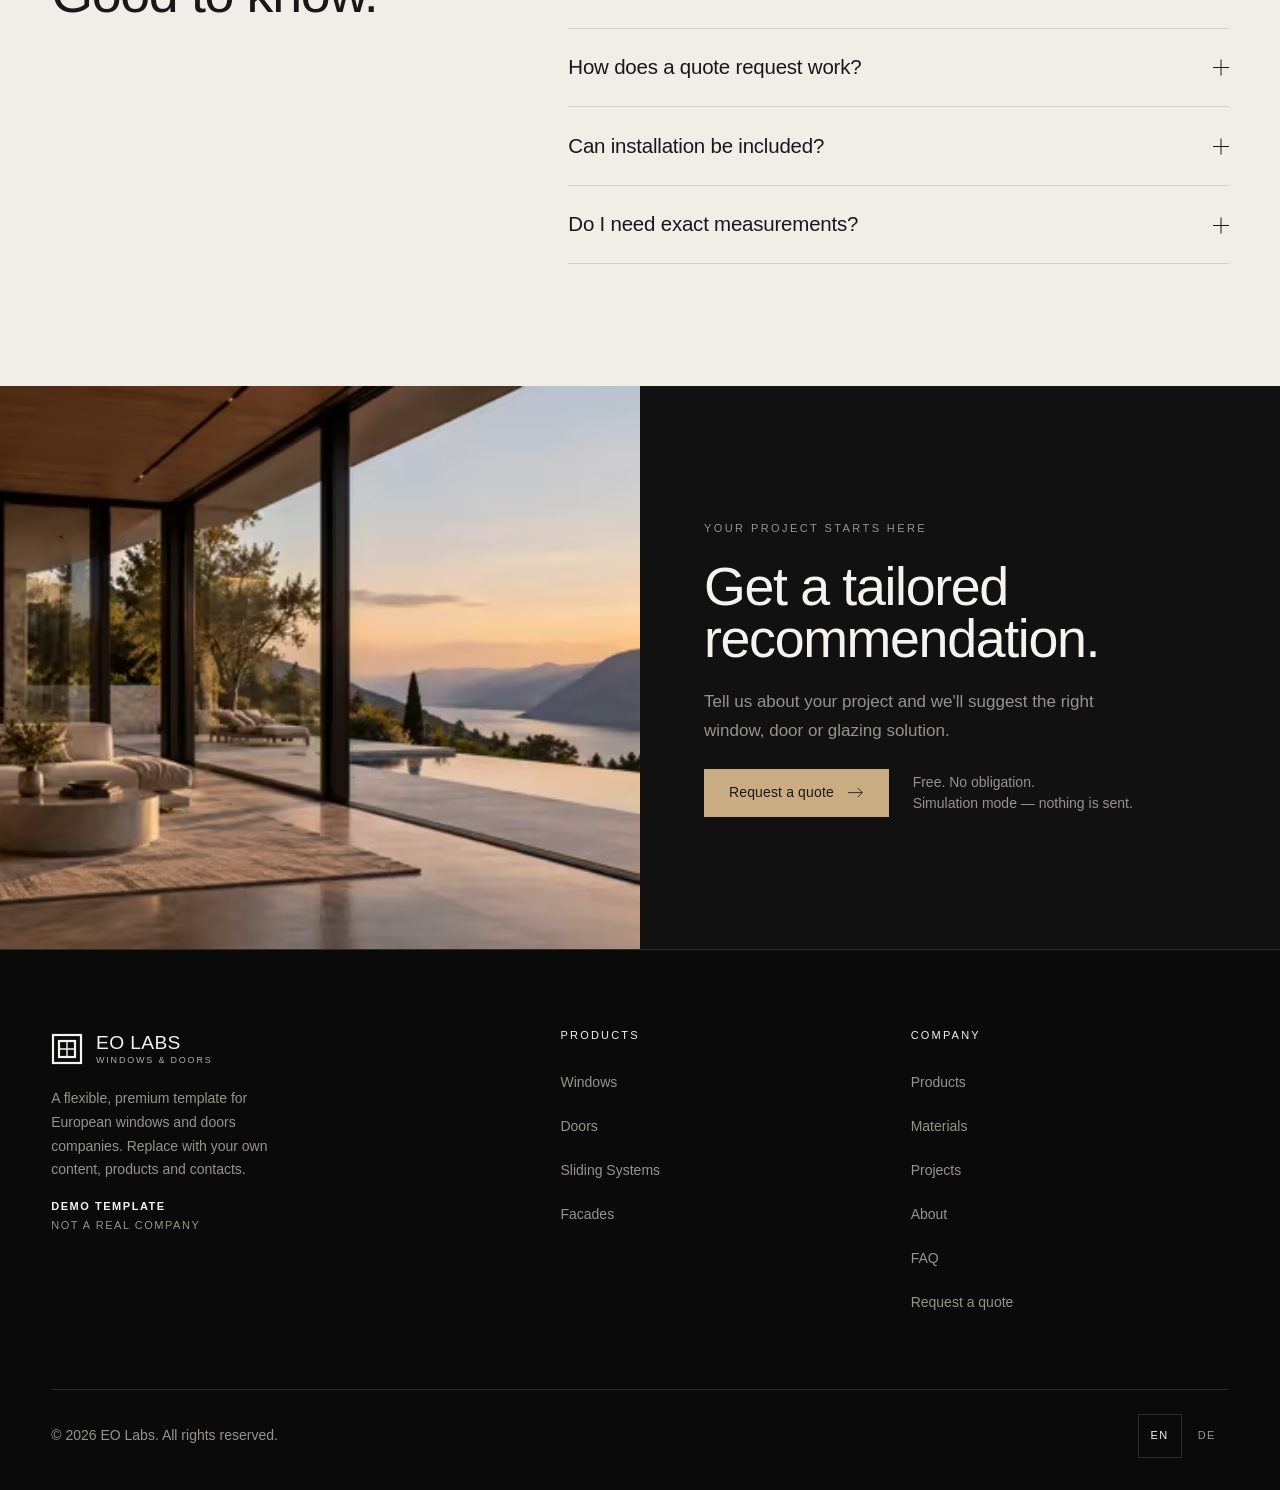
==== commit 5b6ab868: "Remove exploded profile view (dead code, layers, tooling, config, translations); restore static anno" ====
--- a/index.html
+++ b/index.html
@@ -1,5 +1,5 @@
 <!doctype html>
-<html lang="en" data-preset="black-frame" data-root="" data-hash="o5mx96" data-demo="1" data-switcher="1">
+<html lang="en" data-preset="black-frame" data-root="" data-hash="1kiixi6" data-demo="1" data-switcher="1">
 <head>
   <meta charset="utf-8">
   <meta name="viewport" content="width=device-width, initial-scale=1">
@@ -168,18 +168,9 @@
         <p class="lead">Slim aluminium profiles, multi-chamber construction and considered glazing — details that shape insulation, security and durability.</p>
         <ul class="spec-list"><li class="spec reveal-item" style="--i:0"><span class="spec__icon"><svg viewBox="0 0 24 24" fill="none" stroke="currentColor" stroke-width="1.1" aria-hidden="true"><rect x="4" y="3" width="16" height="18"/><path d="M4 12h16M12 3v18"/></svg></span><span><span class="spec__title">Thermal performance</span><span class="spec__value">High thermal performance</span></span></li><li class="spec reveal-item" style="--i:1"><span class="spec__icon"><svg viewBox="0 0 24 24" fill="none" stroke="currentColor" stroke-width="1.1" aria-hidden="true"><path d="M4 9h4l5-4v14l-5-4H4zM16 9c1.4 1.6 1.4 4.4 0 6M19 6.5c2.6 3 2.6 8 0 11"/></svg></span><span><span class="spec__title">Acoustic performance</span><span class="spec__value">Enhanced acoustic comfort</span></span></li><li class="spec reveal-item" style="--i:2"><span class="spec__icon"><svg viewBox="0 0 24 24" fill="none" stroke="currentColor" stroke-width="1.1" aria-hidden="true"><path d="M12 3 4.5 6v5.5c0 4.6 3.2 8 7.5 9.5 4.300-1.500 7.500-4.900 7.500-9.500V6zM9 12l2.200 2.200L15.500 10"/></svg></span><span><span class="spec__title">Security</span><span class="spec__value">Security options available</span></span></li><li class="spec reveal-item" style="--i:3"><span class="spec__icon"><svg viewBox="0 0 24 24" fill="none" stroke="currentColor" stroke-width="1.1" aria-hidden="true"><path d="M12 3v3M12 18v3M3 12h3M18 12h3M5.6 5.6l2.1 2.100M16.300 16.300l2.100 2.100M5.600 18.400l2.100-2.100M16.300 7.700l2.100-2.100"/><circle cx="12" cy="12" r="3.200"/></svg></span><span><span class="spec__title">Durability</span><span class="spec__value">Designed for demanding climates</span></span></li></ul>
       </div>
-      <figure class="tech pev is-static" id="tech" data-pev="0" data-view="exploded" data-fade-ms="250" data-explode-at="500" data-annotate-at="1450">
-        
-        <div class="pev__plate" style="--ratio:860 / 940;--mratio:1 / 1.04;--cr:1800 / 1200;--sx:2.3%;--sy:16%;--sw:98.4%;--msx:-9%;--msy:13%;--msw:118%;--gh:0.1;--gf:0.07">
-          <div class="pev__stage">
-            <div class="pev__base"><picture><source type="image/avif" srcset="assets/photos/profile-640.avif 640w, assets/photos/profile-960.avif 960w, assets/photos/profile-1440.avif 1440w" sizes="(min-width: 961px) 60vw, 100vw"><source type="image/webp" srcset="assets/photos/profile-640.webp 640w, assets/photos/profile-960.webp 960w, assets/photos/profile-1440.webp 1440w" sizes="(min-width: 961px) 60vw, 100vw"><img src="assets/photos/profile-1440.jpg" srcset="assets/photos/profile-640.jpg 640w, assets/photos/profile-960.jpg 960w, assets/photos/profile-1440.jpg 1440w" sizes="(min-width: 961px) 60vw, 100vw" alt="Technical cross-section of an aluminium window profile with triple glazing, thermal break and multiple chambers" width="1440" height="960" loading="lazy" decoding="async"></picture></div>
-            
-            
-          </div>
-          
-        </div>
-        <ol class="anno-legend pev__list" aria-label="Profile details"><li><span class="pev__item"><span class="n">01</span><span class="t"><b>Triple glazing</b><small>Thermal + acoustic performance</small></span></span></li><li><span class="pev__item"><span class="n">02</span><span class="t"><b>Seals &amp; spacers</b><small>Air and water control</small></span></span></li><li><span class="pev__item"><span class="n">03</span><span class="t"><b>Aluminium profile</b><small>Strength + slim sightlines</small></span></span></li><li><span class="pev__item"><span class="n">04</span><span class="t"><b>Thermal break</b><small>Reduces heat transfer</small></span></span></li><li><span class="pev__item"><span class="n">05</span><span class="t"><b>Multi-chamber core</b><small>Stability + insulation</small></span></span></li></ol>
-      </figure>
+      <figure class="tech" id="tech" data-reveal><div class="tech__plate"><span class="media" style="--ratio:1440 / 960"><picture><source type="image/avif" srcset="assets/photos/profile-640.avif 640w, assets/photos/profile-960.avif 960w, assets/photos/profile-1440.avif 1440w" sizes="(min-width: 961px) 50vw, 100vw"><source type="image/webp" srcset="assets/photos/profile-640.webp 640w, assets/photos/profile-960.webp 960w, assets/photos/profile-1440.webp 1440w" sizes="(min-width: 961px) 50vw, 100vw"><img src="assets/photos/profile-1440.jpg" srcset="assets/photos/profile-640.jpg 640w, assets/photos/profile-960.jpg 960w, assets/photos/profile-1440.jpg 1440w" sizes="(min-width: 961px) 50vw, 100vw" alt="Technical cross-section of an aluminium window profile with triple glazing, thermal break and multiple chambers" width="1440" height="960" loading="lazy" decoding="async"></picture></span>
+        <ol class="anno-list"><li class="anno" style="--x:58%;--y:22.5%"><span class="anno__dot" aria-hidden="true">1</span><span class="anno__line"></span><span class="anno__label"><b>Triple glazing</b></span></li><li class="anno" style="--x:65.5%;--y:40%"><span class="anno__dot" aria-hidden="true">2</span><span class="anno__line"></span><span class="anno__label"><b>Aluminium profile</b><small>Slim sightlines</small></span></li><li class="anno" style="--x:55%;--y:53%"><span class="anno__dot" aria-hidden="true">3</span><span class="anno__line"></span><span class="anno__label"><b>Thermal break</b><small>Thermally separated profile</small></span></li><li class="anno" style="--x:64%;--y:73%"><span class="anno__dot" aria-hidden="true">4</span><span class="anno__line"></span><span class="anno__label"><b>Multi-chamber design</b><small>Multi-chamber construction</small></span></li></ol></div>
+        <ol class="anno-legend" aria-label="Profile details"><li><span><b>Triple glazing</b></span></li><li><span><b>Aluminium profile</b>Slim sightlines</span></li><li><span><b>Thermal break</b>Thermally separated profile</span></li><li><span><b>Multi-chamber design</b>Multi-chamber construction</span></li></ol></figure>
     </div></section>
 <section class="section theme-light" id="projects" aria-labelledby="projects-title"><div class="container">
       <div class="section-head" data-reveal><div><p class="eyebrow">Selected projects</p><h2 class="display-lg" id="projects-title">Real spaces.
@@ -318,7 +309,6 @@
   <script src="js/templates.js" defer></script>
   <script src="js/configurator.js" defer></script>
   <script src="js/seo.js" defer></script>
-  <script src="js/profile.js" defer></script>
   <script src="js/gallery.js" defer></script>
   <script src="js/quote.js" defer></script>
   <script src="js/app.js" defer></script>
--- a/css/sections.css
+++ b/css/sections.css
@@ -83,7 +83,7 @@
 
 /* ================= PRECISION ================= */
 .precision { overflow: hidden; }
-.precision__grid { display: grid; grid-template-columns: minmax(0, 35fr) minmax(0, 65fr); gap: clamp(1.5rem, 3vw, 3rem); align-items: center; }
+.precision__grid { display: grid; grid-template-columns: minmax(0, .82fr) minmax(0, 1.18fr); gap: clamp(2rem, 5vw, 5rem); align-items: center; }
 .precision__copy { display: grid; gap: var(--space-5); justify-items: start; }
 .precision__copy .eyebrow { margin-bottom: var(--space-2); }
 .precision__copy .lead { max-width: 36ch; }
@@ -94,6 +94,17 @@
 .spec__icon svg { width: 1.4rem; height: 1.4rem; }
 .spec__title { font-size: var(--fs-sm); font-weight: 500; }
 .spec__value { font-size: var(--fs-sm); color: var(--fg-muted); }
+.tech { position: relative; max-width: 50rem; width: 100%; justify-self: end; }
+.tech .media::after { display: none; }
+.tech__plate { position: relative; --fg: #F4F1EB; --fg-muted: rgba(244,241,235,.7); --line: rgba(244,241,235,.2); color: var(--fg); }
+.anno-list { position: absolute; inset: 0; }
+.anno { position: absolute; left: var(--x); top: var(--y); right: 0; display: flex; align-items: center; transform: translateY(-50%); pointer-events: none; }
+.anno__dot { flex: none; display: grid; place-items: center; width: .55rem; height: .55rem; border-radius: 50%; background: var(--fg); font-size: 0; box-shadow: 0 0 0 4px color-mix(in srgb, var(--fg) 18%, transparent); }
+.anno__line { flex: 1; height: 1px; background: color-mix(in srgb, var(--fg) 45%, transparent); }
+.anno__label { flex: none; width: 10.5rem; padding-left: .85rem; display: grid; gap: .1rem; }
+.anno__label b { font-weight: 500; font-size: var(--fs-label); letter-spacing: .16em; text-transform: uppercase; }
+.anno__label small { font-size: var(--fs-sm); color: var(--fg-muted); line-height: 1.35; }
+.anno-legend { display: none; }
 
 /* ================= PROJECTS ================= */
 .project-grid { display: grid; grid-template-columns: 1.55fr 1fr 1fr; gap: clamp(.9rem, 1.6vw, 1.5rem); }
@@ -313,93 +324,3 @@
 .preset-select select { min-height: 2.75rem; padding: 0 2rem 0 .75rem; background-color: transparent; color: #F4F1EB; border: 1px solid rgba(255,255,255,.28); border-radius: 0; font-size: .75rem; letter-spacing: .12em; text-transform: uppercase; appearance: none; background-image: linear-gradient(45deg, transparent 50%, currentColor 50%), linear-gradient(135deg, currentColor 50%, transparent 50%); background-position: calc(100% - 1rem) 55%, calc(100% - .7rem) 55%; background-size: .3rem .3rem; background-repeat: no-repeat; }
 .preset-select select option { color: #181818; background: #fff; }
 .config__nav .btn { min-height: 3rem; }
-
-/* ================= PROFILE EXPLODED VIEW ================= */
-.pev { position: relative; width: 100%; max-width: 56rem; justify-self: end; margin: 0; --ease: cubic-bezier(.22, .61, .36, 1); }
-.pev__head { display: flex; flex-wrap: wrap; align-items: center; justify-content: space-between; gap: .75rem 1.5rem; margin-bottom: var(--space-4); }
-.pev__meta { display: flex; flex-wrap: wrap; align-items: baseline; gap: .35rem 1.1rem; margin: 0; }
-.pev__count { font-size: var(--fs-label); letter-spacing: .2em; text-transform: uppercase; color: var(--fg); }
-.pev__hint { font-size: var(--fs-sm); color: var(--fg-muted); }
-.pev__hint--tap { display: none; }
-@media (hover: none), (pointer: coarse) { .pev__hint--hover { display: none; } .pev__hint--tap { display: inline; } }
-.pev__toggle { display: inline-flex; border: 1px solid var(--line); }
-.pev__toggle button { min-height: 2.75rem; padding: 0 1.1rem; font-size: var(--fs-label); letter-spacing: .16em; text-transform: uppercase; color: var(--fg-muted); transition: background var(--transition-fast), color var(--transition-fast); }
-.pev__toggle button + button { border-left: 1px solid var(--line); }
-.pev__toggle button[aria-pressed="true"] { background: var(--fg); color: var(--bg); }
-.pev__toggle button:disabled { opacity: .45; cursor: default; }
-html:not(.js) .pev__toggle, .pev.is-static .pev__toggle { display: none; }
-
-/* plate = stage (canvas) + annotation overlay. Nothing is clipped: layers may travel outside the canvas box. */
-.pev__plate { --fg: #F5F3EF; --fg-muted: rgba(245, 243, 239, .7); color: #F5F3EF; position: relative; width: 100%; aspect-ratio: var(--ratio, 860 / 940); }
-.pev__stage { position: absolute; left: var(--sx, 0); top: var(--sy, 0); width: var(--sw, 100%); aspect-ratio: var(--cr, 3 / 2); transition: opacity var(--fade, 250ms) ease, transform var(--fade, 250ms) ease; transform-origin: 40% 55%; }
-.pev__base, .pev__ghost, .pev__layer { position: absolute; inset: 0; width: 100%; height: 100%; }
-.pev__base picture, .pev__base img, .pev__ghost picture, .pev__ghost img, .pev__layer picture, .pev__layer img { display: block; width: 100%; height: 100%; object-fit: contain; }
-.pev__base { filter: brightness(.42); -webkit-mask-image: radial-gradient(ellipse 60% 64% at 44% 52%, #000 25%, transparent 100%); mask-image: radial-gradient(ellipse 60% 64% at 44% 52%, #000 25%, transparent 100%); }
-.pev__ghost { opacity: 0; filter: brightness(.85); -webkit-mask-image: radial-gradient(ellipse 62% 66% at 44% 52%, #000 45%, transparent 100%); mask-image: radial-gradient(ellipse 62% 66% at 44% 52%, #000 45%, transparent 100%); transition: opacity 600ms ease; }
-.pev__layer { z-index: var(--z, 1); --dx: calc(var(--ddx, 0) * 1px); --dy: calc(var(--ddy, 0) * 1px); --tx: 0px; --ty: 0px; --sc: 1; transform: translate(var(--tx), var(--ty)) scale(var(--sc)); transition: transform var(--dur, 450ms) var(--ease) var(--delay, 0ms), opacity 260ms ease, filter 260ms ease; will-change: transform; }
-.pev__layer[data-layer="glass"] { --lf: brightness(1.75) contrast(1.06) saturate(1.35); -webkit-mask-image: linear-gradient(to bottom, transparent 0, #000 16%); mask-image: linear-gradient(to bottom, transparent 0, #000 16%); }
-@media (max-width: 1279px) { .pev__layer { --dx: calc(var(--tdx, 0) * 1px); --dy: calc(var(--tdy, 0) * 1px); } }
-@media (max-width: 768px) { .pev__layer { --dx: calc(var(--mdx, 0) * 1px); --dy: calc(var(--mdy, 0) * 1px); } }
-
-/* idle (assembled, hidden) → is-visible → is-exploded → is-labeled → is-interactive */
-.js .pev:not(.is-static):not(.is-visible) .pev__stage { opacity: 0; transform: scale(.98); }
-.pev.is-exploded[data-view="exploded"] .pev__layer, html:not(.js) .pev .pev__layer { --tx: var(--dx); --ty: var(--dy); }
-.pev__layer { --lf: brightness(1.12); }
-.pev__layer[data-layer="glass"] { --lf: brightness(1.75) contrast(1.06) saturate(1.35); }
-.pev.is-exploded[data-view="exploded"] .pev__layer { filter: var(--lf) drop-shadow(0 14px 35px rgba(0, 0, 0, .3)); }
-.pev.is-labeled[data-view="exploded"] .pev__ghost, html:not(.js) .pev .pev__ghost { opacity: var(--gh, .13); }
-.pev.is-interactive .pev__layer { transition: transform 700ms var(--ease) calc(var(--i, 0) * 45ms), opacity 260ms ease, filter 260ms ease; }
-
-/* annotations: dot → line draws → label */
-.pev__dot { position: absolute; z-index: 3; width: .6rem; height: .6rem; margin: -.3rem 0 0 -.3rem; border-radius: 50%; background: #F5F3EF; box-shadow: 0 0 0 4px rgba(245, 243, 239, .16); display: grid; place-items: center; transition: opacity 220ms ease; }
-.pev__dot i { font-style: normal; font-size: 0; }
-.pev__lines { position: absolute; inset: 0; width: 100%; height: 100%; overflow: visible; pointer-events: none; z-index: 6; }
-.pev__lines line { stroke: rgba(245, 243, 239, .5); stroke-width: 1; vector-effect: non-scaling-stroke; stroke-dasharray: 1; stroke-dashoffset: 1; transition: stroke-dashoffset 450ms var(--ease) calc(var(--i, 0) * 80ms + 120ms), stroke 200ms ease, opacity 260ms ease; }
-.pev__labels { position: absolute; inset: 0; margin: 0; padding: 0; list-style: none; pointer-events: none; z-index: 7; }
-.pev__label { position: absolute; top: var(--ly, 0); width: min(15rem, 40%); display: grid; gap: .25rem; pointer-events: auto; cursor: default; transition: opacity 320ms ease calc(var(--i, 0) * 90ms + 200ms), transform 320ms var(--ease) calc(var(--i, 0) * 90ms + 200ms), color 200ms ease; }
-.pev__label.is-left { left: var(--lx, 80%); width: calc(100% - var(--lx, 80%) + 1.5rem); max-width: 15rem; }
-.pev__label.is-right { right: calc(100% - var(--lx, 98%)); text-align: right; }
-.pev__n { font-size: var(--fs-label); letter-spacing: .2em; color: var(--color-accent); }
-.pev__label b { overflow-wrap: anywhere; font-weight: 500; font-size: var(--fs-label); letter-spacing: .14em; text-transform: uppercase; line-height: 1.5; }
-.pev__label em { font-style: normal; font-size: var(--fs-sm); color: var(--color-accent); }
-.pev__label small { font-size: .8125rem; color: var(--photo-muted); line-height: 1.45; }
-.js .pev:not(.is-static):not(.is-labeled) .pev__dot { opacity: 0; }
-.js .pev:not(.is-static):not(.is-labeled) .pev__label { opacity: 0; transform: translateY(6px); }
-.pev.is-labeled .pev__lines line, html:not(.js) .pev .pev__lines line { stroke-dashoffset: 0; }
-
-/* focus mode (hover a label on desktop / tap a list item on touch) */
-.pev.is-interactive.has-focus .pev__layer:not(.is-focus) { opacity: .3; }
-.pev.is-interactive[data-view="exploded"] .pev__layer.is-focus { opacity: 1; --sc: 1.03; --tx: calc(var(--dx) + var(--hx, 0px)); --ty: calc(var(--dy) + var(--hy, 0px)); filter: var(--lf) brightness(1.15) drop-shadow(0 14px 35px rgba(0, 0, 0, .35)); }
-.pev.is-interactive.has-focus .pev__ghost { opacity: var(--gf, .07); }
-.pev.is-interactive.has-focus .pev__label:not(.is-active) { opacity: .45; }
-.pev.is-interactive.has-focus .pev__lines line { opacity: .25; }
-.pev.is-interactive.has-focus .pev__lines line.is-active { opacity: 1; stroke: #F5F3EF; }
-.pev__label.is-active b { color: #fff; }
-.pev__label.is-active .pev__n { color: #fff; }
-
-/* assembled view: the profile closes, ghost + annotations rest */
-.pev[data-view="assembled"] .pev__ghost { opacity: 0; }
-.pev[data-view="assembled"] .pev__layer { filter: none; }
-
-/* component list (mobile / tablet): interactive, function first */
-.anno-legend { display: none; }
-.pev.is-static .anno-legend { display: grid; margin-top: var(--space-4); border-top: 1px solid var(--line); }
-.pev.is-static .pev__item { display: grid; grid-template-columns: 2rem 1fr; gap: .9rem; padding: .95rem .25rem; border-bottom: 1px solid var(--line); }
-.pev.is-static .pev__item .n { font-size: var(--fs-label); letter-spacing: .18em; color: var(--color-accent); }
-.pev.is-static .pev__item b { display: block; color: var(--fg); font-weight: 500; font-size: var(--fs-label); letter-spacing: .14em; text-transform: uppercase; }
-.pev.is-static .pev__item small { display: block; color: var(--fg-muted); }
-
-@media (prefers-reduced-motion: reduce) {
-  .pev__stage, .pev__layer, .pev__dot, .pev__ghost, .pev__lines line, .pev__label { transition: none !important; }
-  .js .pev .pev__stage { opacity: 1 !important; transform: none !important; }
-  .js .pev .pev__dot, .js .pev .pev__label { opacity: 1 !important; transform: none !important; }
-  .pev .pev__lines line { stroke-dashoffset: 0 !important; }
-}
-
-/* Keyboard annotation controls retain the Black Frame treatment. */
-.pev__label:focus-visible { outline: 1px solid var(--color-accent); outline-offset: 6px; }
-.pev[data-view="assembled"] .pev__lines, .pev[data-view="assembled"] .pev__dot, .pev[data-view="assembled"] .pev__labels { opacity: 0; pointer-events: none; }
-
-.pev__base { transition: opacity 600ms ease; }
-.pev.is-exploded[data-view="exploded"] .pev__base { opacity: .25; }
-@media (prefers-reduced-motion: reduce) { .pev__base, .anno-legend { transition: none !important; } }
--- a/css/responsive.css
+++ b/css/responsive.css
@@ -32,7 +32,7 @@
   .config__left, .config__right { display: contents; }
   .stepper { order: 1; } .config__stage { order: 2; } .config__preview { order: 3; max-width: 40rem; } .config__summary { order: 4; } .config__nav { order: 5; }
   .config__right { position: static; }
-  .pev { justify-self: stretch; max-width: 46rem; }
+  .tech { justify-self: stretch; max-width: 40rem; }
   .project-grid { grid-template-columns: repeat(2, minmax(0, 1fr)); }
   .project:first-child { grid-column: 1 / -1; }
   .cta { grid-template-columns: 1fr; }
@@ -40,30 +40,7 @@
   .cta__media img { position: absolute; }
 }
 
-@media (min-width: 769px) and (max-width: 1279px) {
-  /* tablet: titles only, description appears for the focused component (prevents label collisions, esp. DE) */
-  .pev__label small { display: none; }
-  .pev__label.is-active small { display: block; position: absolute; top: 100%; left: 0; width: 100%; padding-top: .25rem; background: rgba(10, 10, 10, .88); }
-  .pev__label b { font-size: .6875rem; letter-spacing: .1em; }
-}
-
 @media (max-width: 768px) {
-  /* exploded view: labels become an interactive component list below the image */
-  .pev__plate { aspect-ratio: var(--mratio, 1 / 1.04); }
-  .pev__stage { left: var(--msx, 0); top: var(--msy, 0); width: var(--msw, 100%); }
-  .pev__labels, .pev__lines { display: none; }
-  .pev__dot { width: 1.5rem; height: 1.5rem; margin: -.75rem 0 0 -.75rem; background: rgba(10, 10, 10, .85); border: 1px solid #F5F3EF; box-shadow: none; }
-  .pev__dot i { font-size: .6rem; color: #F5F3EF; letter-spacing: .04em; }
-  .pev__head { flex-direction: column; align-items: flex-start; }
-  .pev__toggle { align-self: stretch; } .pev__toggle button { flex: 1; }
-  .anno-legend { display: grid; gap: 0; margin-top: var(--space-4); border-top: 1px solid var(--line); transition: opacity 400ms ease 200ms; }
-  .js .pev:not(.is-static):not(.is-labeled) .anno-legend { opacity: 0; }
-  .pev__item { display: grid; grid-template-columns: 2rem 1fr; gap: .9rem; align-items: start; width: 100%; min-height: 3.5rem; padding: .95rem .25rem; border-bottom: 1px solid var(--line); text-align: left; color: var(--fg-muted); transition: background var(--transition-fast), color var(--transition-fast); }
-  .pev__item .n { font-size: var(--fs-label); letter-spacing: .18em; color: var(--color-accent); padding-top: .35rem; }
-  .pev__item b { display: block; color: var(--fg); font-weight: 500; font-size: var(--fs-label); letter-spacing: .14em; text-transform: uppercase; line-height: 1.6; }
-  .pev__item small { display: block; font-size: 1rem; color: var(--fg-muted); line-height: 1.4; margin-top: .15rem; }
-  .pev__item[aria-pressed="true"] { background: color-mix(in srgb, var(--fg) 8%, transparent); }
-  .pev__item[aria-pressed="true"] b { color: #fff; }
   .quote { width: 100vw; height: 100dvh; margin: 0; }
   .quote__panel { grid-template-columns: 1fr; min-height: 100dvh; max-height: 100dvh; border: 0; border-radius: 0; }
   .quote__side { display: none; }
@@ -100,6 +77,14 @@
   .material-grid { grid-template-columns: 1fr; }
   .swatch-strip { height: 4.25rem; }
 
+  /* technical annotations simplify to numbered markers + legend */
+  .anno { right: auto; }
+  .anno__line, .anno__label { display: none; }
+  .anno__dot { width: 1.5rem; height: 1.5rem; font-size: .65rem; box-shadow: none; background: rgba(10,10,10,.85); color: #F4F1EB; border: 1px solid #F4F1EB; transform: translateX(-50%); }
+  .anno-legend { display: grid; gap: .75rem; margin-top: var(--space-5); counter-reset: l; }
+  .anno-legend li { display: grid; grid-template-columns: 1.5rem 1fr; gap: .75rem; align-items: start; font-size: var(--fs-sm); color: var(--fg-muted); }
+  .anno-legend li::before { counter-increment: l; content: counter(l); display: grid; place-items: center; width: 1.5rem; height: 1.5rem; border: 1px solid var(--fg); color: var(--fg); font-size: .65rem; border-radius: 50%; }
+  .anno-legend b { display: block; color: var(--fg); font-weight: 500; font-size: var(--fs-label); letter-spacing: .14em; text-transform: uppercase; }
 
   .step .name { display: none; }
   .step[aria-current="step"] .name { display: block; grid-column: 1 / -1; }
@@ -147,7 +132,7 @@
   .btn { font-size: 1rem; }
   .chip { font-size: 1rem; }
   .section-head__text, .cat__text, .range-item p, .range-item__features, .material__desc, .material__sub, .material__caption, .process p, .spec__title, .spec__value, .project__sub, .projects__note, .opt-media__title, .config__hint, .preview__caption, .preview__context, .cta__note, .option__desc, .summary__row dd, .footer__col ul, .footer__brand p, .accordion__panel p, .range__count, .finish__name, .sample__text, .footer__bottom { font-size: 1rem; }
-  .link, .material__features li, .site-footer li, .site-footer a, .spec li span { font-size: 1rem; }
+  .link, .material__features li, .site-footer li, .site-footer a, .anno__label small, .spec li span { font-size: 1rem; }
   .hero__tags, .hero__tags li { font-size: .6875rem; }
   .cat__title, .project__title, .material__title { font-size: 1.25rem; }
 
